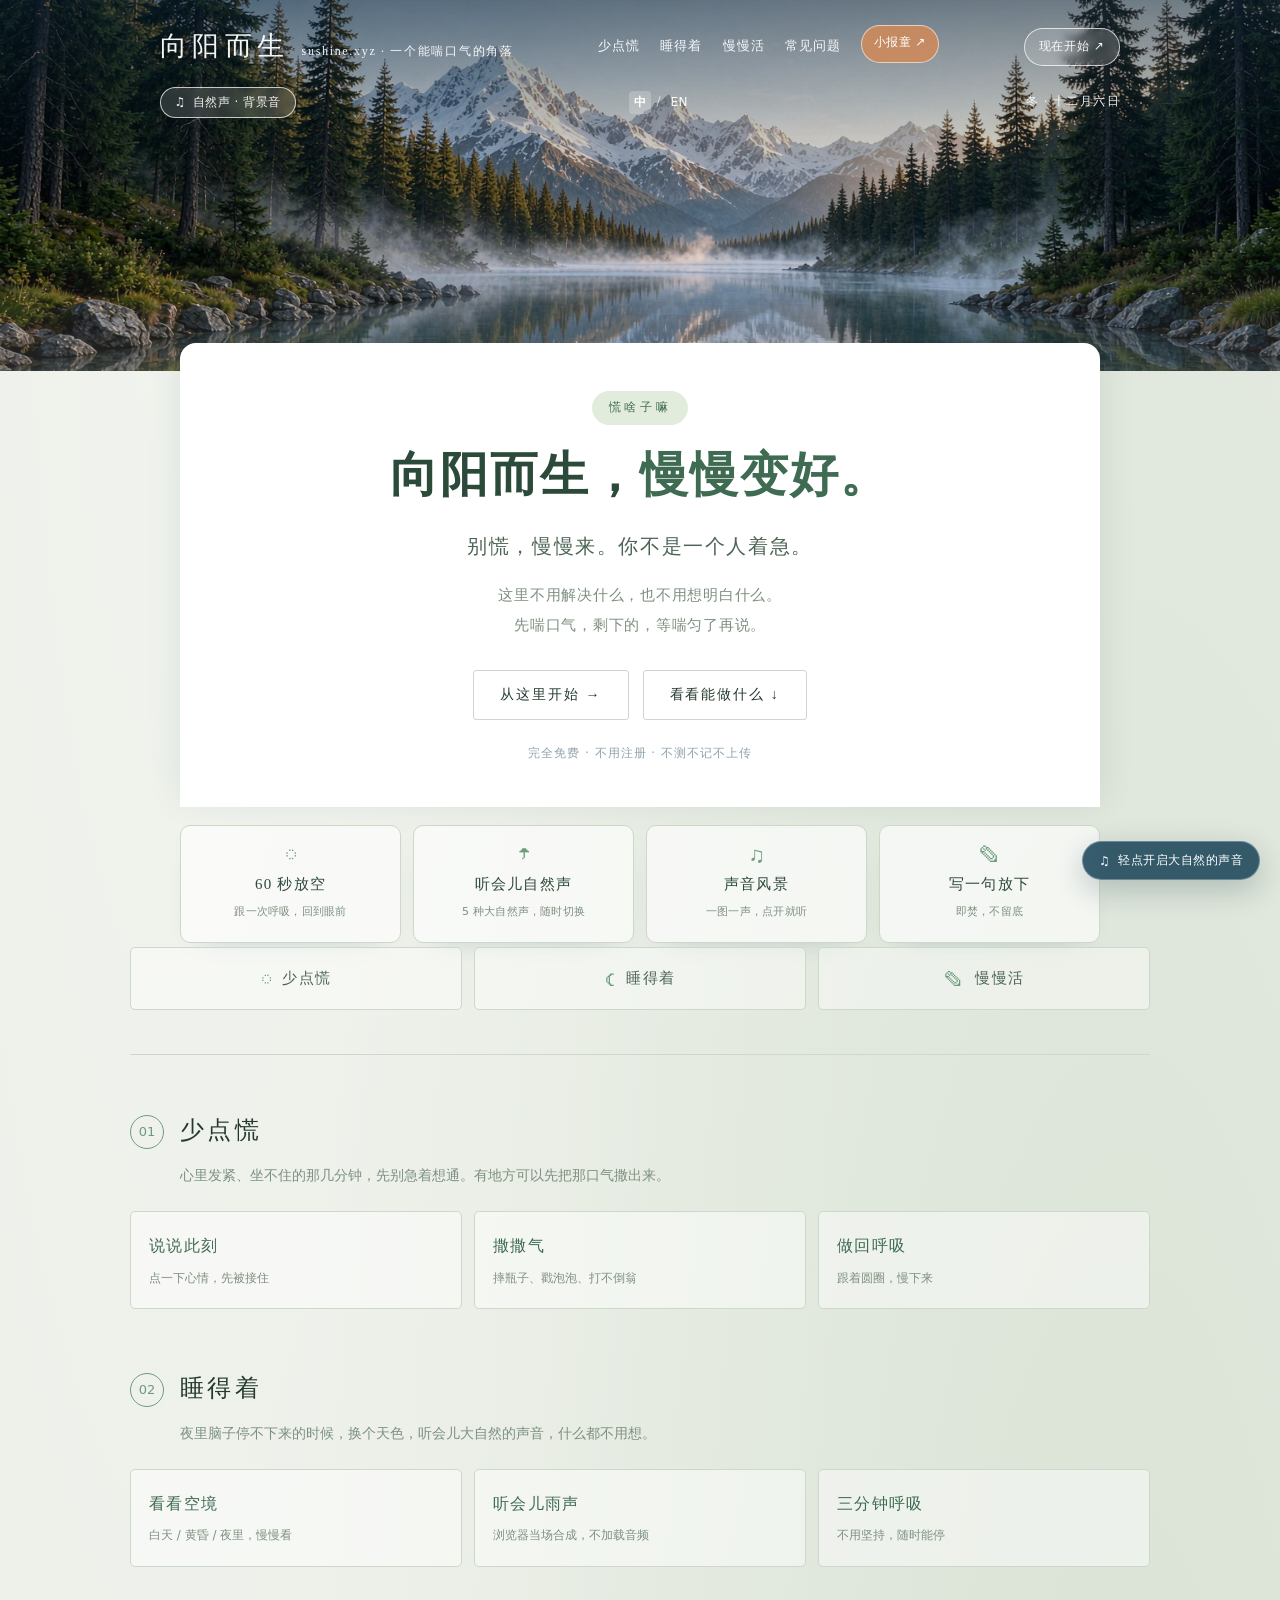
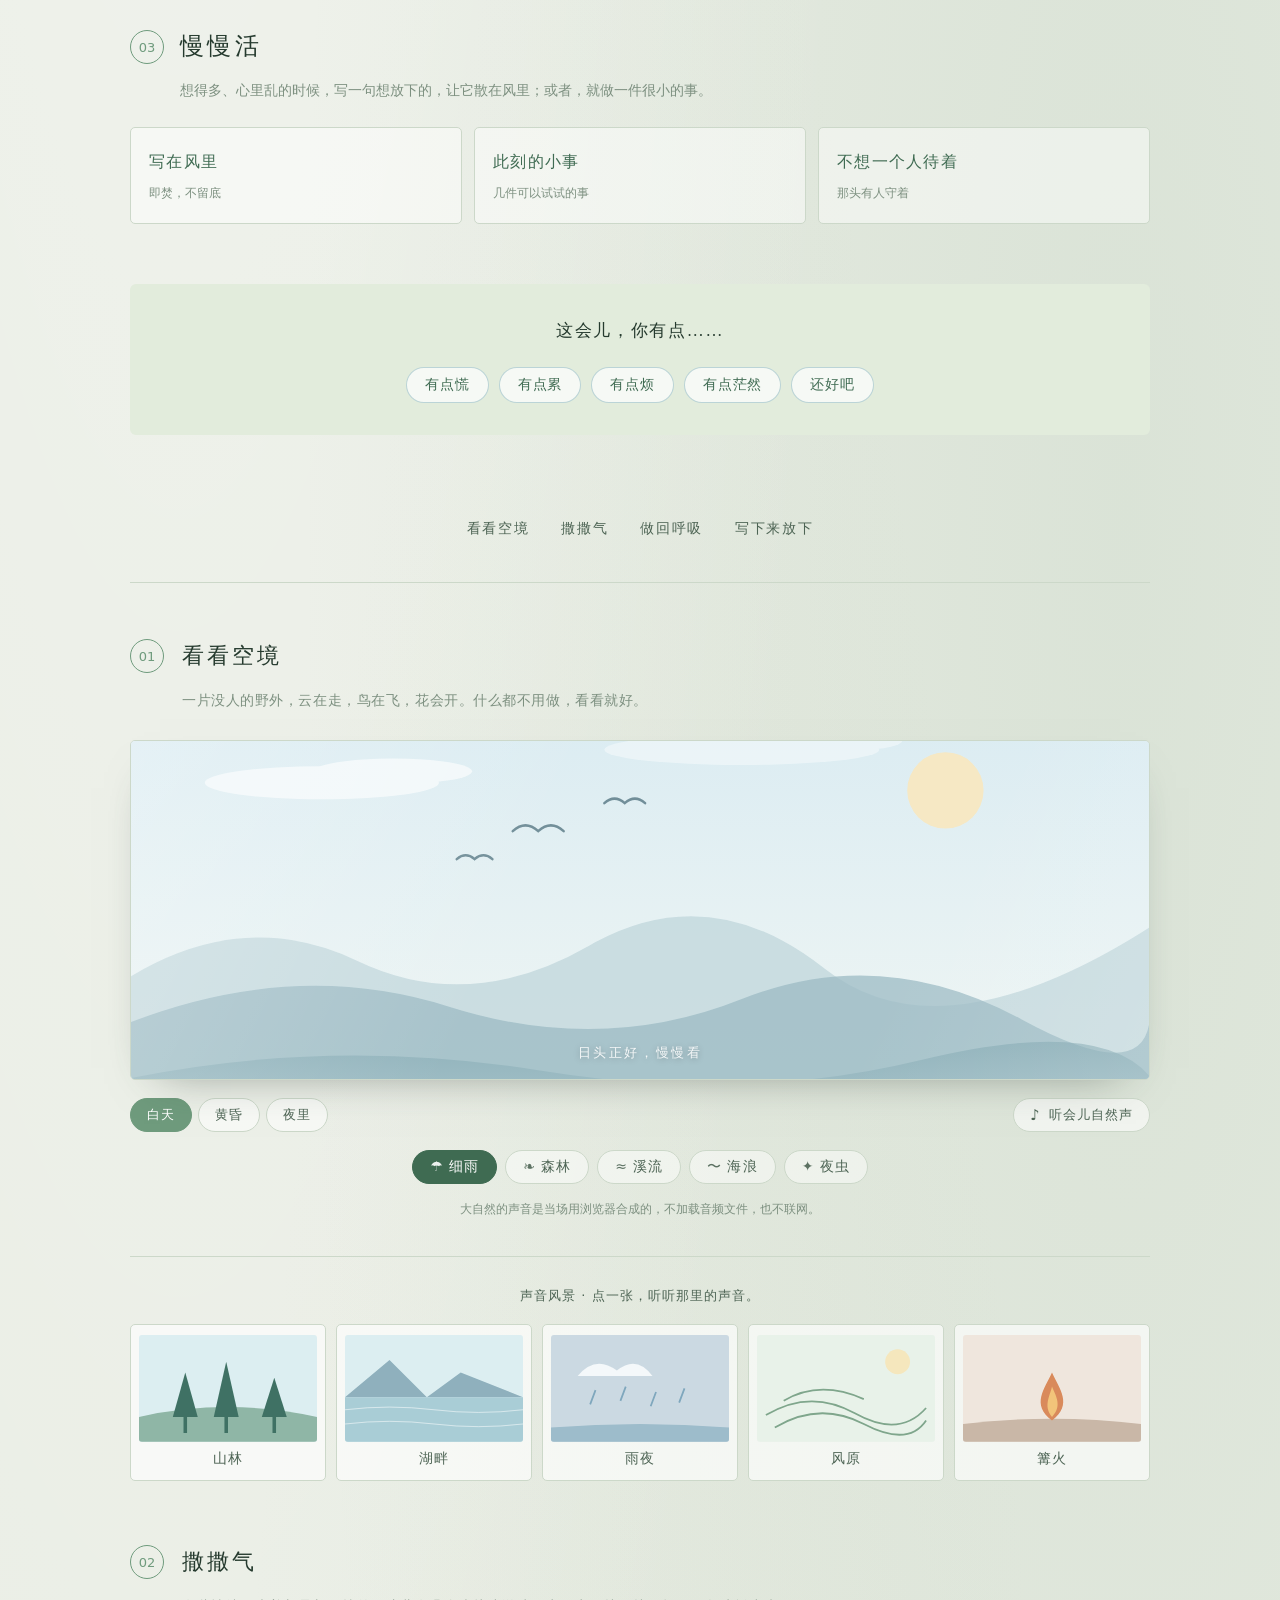
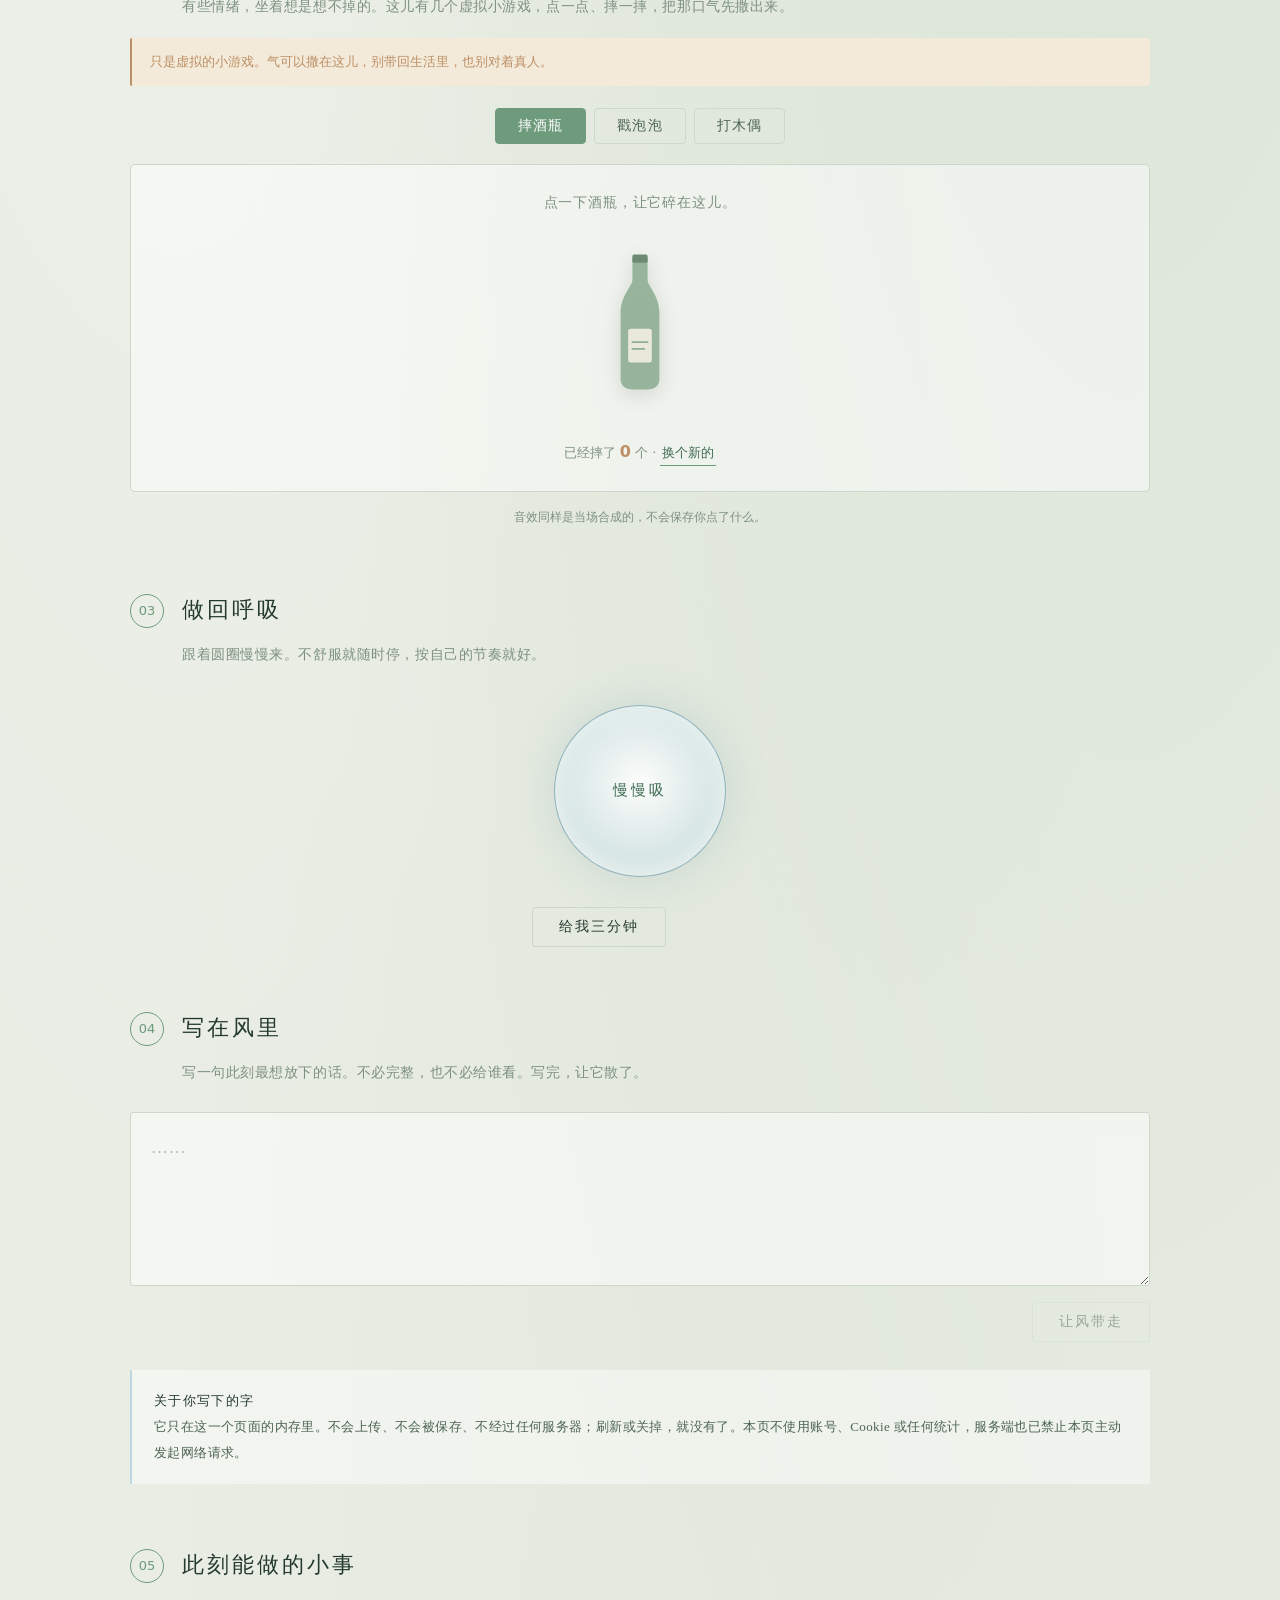
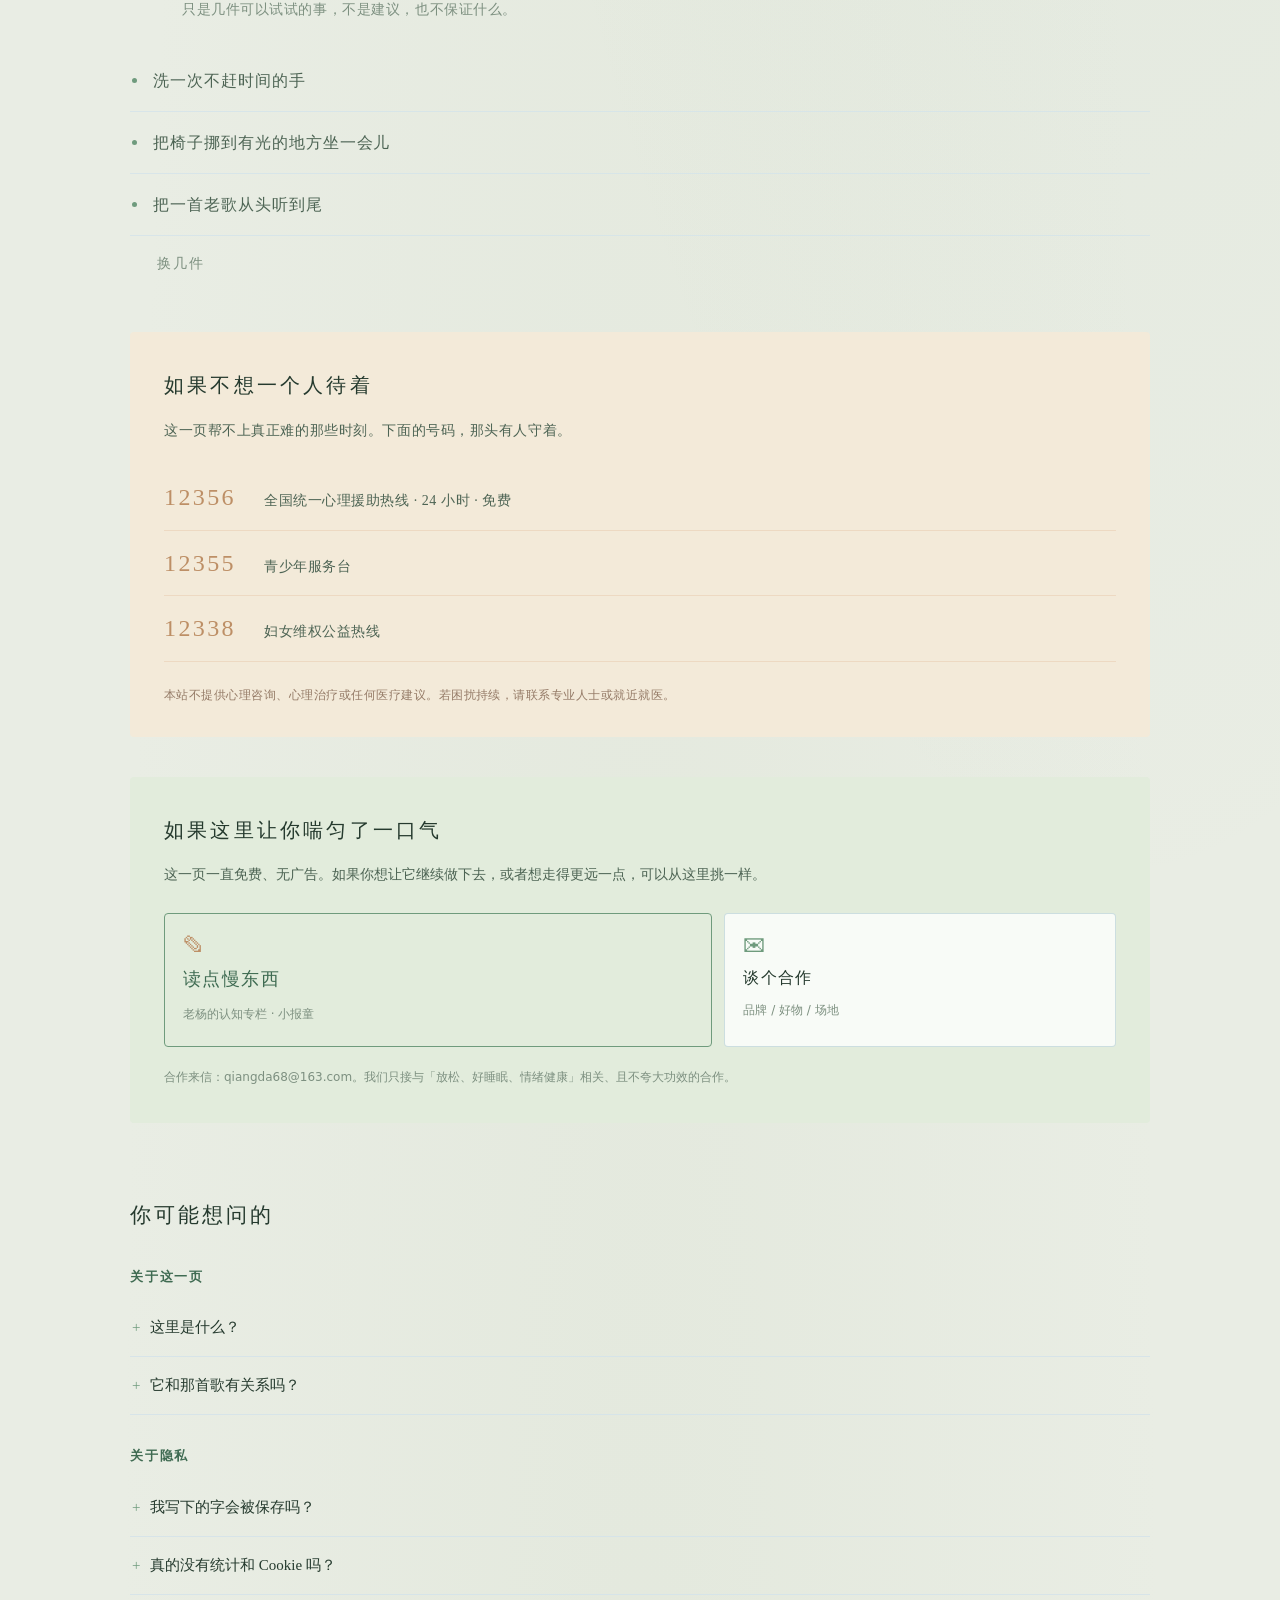
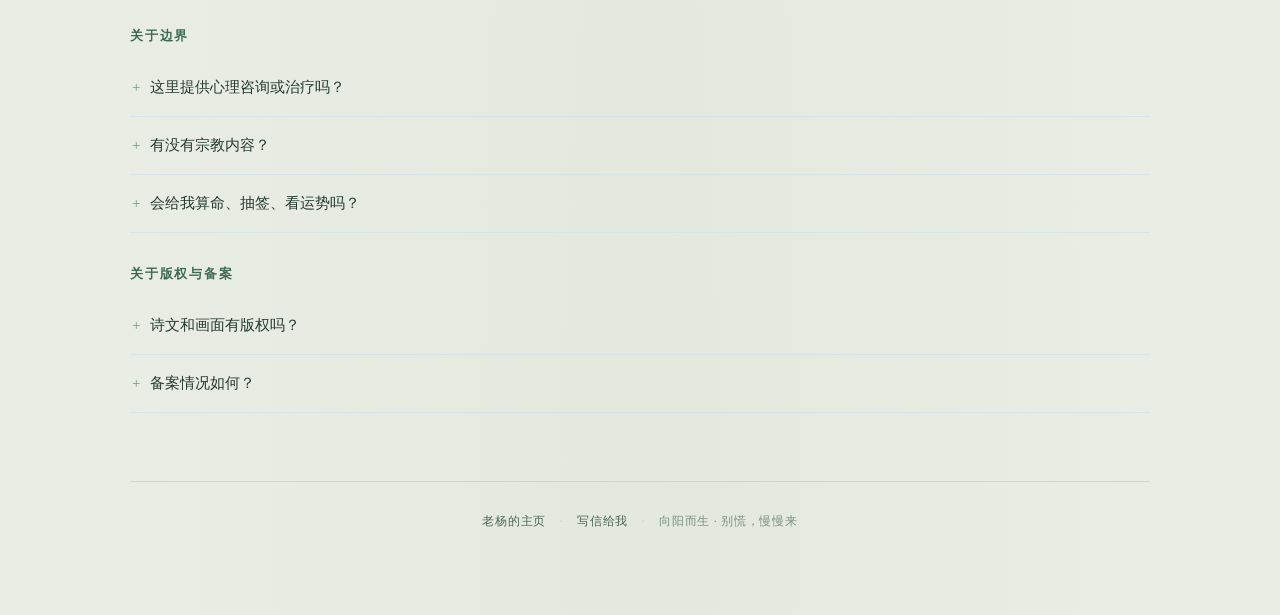
==== index.html @ bc73d87c "feat: softer forest palette and 5 switchable nature soundscapes" ====
<!DOCTYPE html>
<html lang="zh-CN">
<head>
<meta charset="utf-8">
<meta name="viewport" content="width=device-width, initial-scale=1">
<title>向阳而生 · 慢慢变好 | sushine.xyz</title>
<meta name="description" content="给焦虑、迷茫、疲惫的成年人留的一个泄压阀。进站即有柔和的大自然声，可切换细雨、森林、溪流、海浪、夜虫，看看空境、听听声音风景、做 60 秒呼吸、写一句想放下的话。无账号、无统计、无第三方请求。">
<meta name="theme-color" content="#f4f9fb">
<meta property="og:type" content="website">
<meta property="og:url" content="https://www.sushine.xyz/">
<meta property="og:title" content="向阳而生 · 慢慢变好 | sushine.xyz">
<meta property="og:description" content="心里有光，慢慢来。这里不用解决什么，先喘口气。">
<meta property="og:image" content="https://www.sushine.xyz/og-share.jpg">
<meta property="og:image:width" content="1200">
<meta property="og:image:height" content="630">
<meta name="twitter:card" content="summary_large_image">
<meta name="twitter:title" content="向阳而生 · 慢慢变好 | sushine.xyz">
<meta name="twitter:description" content="一个不用注册就能喘口气的地方。进站就有大自然的声音，听听声音风景，慢慢变好。">
<meta name="twitter:image" content="https://www.sushine.xyz/og-share.jpg">
<link rel="icon" href="data:image/svg+xml,%3Csvg xmlns='http://www.w3.org/2000/svg' viewBox='0 0 64 64'%3E%3Crect width='64' height='64' rx='16' fill='%237f9c86'/%3E%3Ctext x='32' y='44' font-size='30' font-family='serif' text-anchor='middle' fill='%23fff'%3E%E6%85%A2%3C/text%3E%3C/svg%3E">
<link rel="stylesheet" href="style.css?v=20261116i">
</head>
<body>
<div class="paper paper--home">

  <main>

    <!-- ============ HERO：山湖照片 + 顶栏 + 情绪共鸣钩子 ============ -->
    <section class="hero hero--photo" aria-label="开场">
      <div class="hero-media">
        <!-- ============ 顶栏（Calm 式：品牌 + 分区导航 + 免费入口） ============ -->
        <header class="topbar">
          <div class="brand">
            <span class="brand-name">向阳而生</span>
            <span class="brand-sub">sushine.xyz · 一个能喘口气的角落</span>
          </div>
          <nav class="topnav" aria-label="分区导航">
            <a href="#feelbetter">少点慌</a>
            <a href="#sleep">睡得着</a>
            <a href="#mindful">慢慢活</a>
            <a href="#faq">常见问题</a>
            <a class="nav-xiaobot" href="https://xiaobot.net/p/sunshine666?refer=e5d7cf56-1180-4924-821c-54822c2bc446" target="_blank" rel="noopener noreferrer"><span>小报童</span> <span aria-hidden="true">↗</span></a>
          </nav>
          <a class="topbar-cta" href="#checkin">现在开始 <span aria-hidden="true">↗</span></a>
          <button type="button" class="ambient-btn" id="ambientBtn" aria-pressed="false"><span aria-hidden="true">♫</span><span>自然声 · 背景音</span></button>
          <div class="lang-switch" role="group" aria-label="Language / 语言">
            <button type="button" class="lang-btn is-active" data-lang="zh" aria-pressed="true">中</button>
            <span class="lang-sep" aria-hidden="true">/</span>
            <button type="button" class="lang-btn" data-lang="en" aria-pressed="false">EN</button>
          </div>
          <div class="today" id="today">&nbsp;</div>
        </header>
      </div>
      <div class="hero-body">
        <p class="hero-kicker" id="heroKicker">慌啥子嘛</p>
        <h1 class="hero-title">向阳而生，<em>慢慢变好。</em></h1>
        <p class="hero-line">别慌，慢慢来。你不是一个人着急。</p>
        <p class="hero-sub">这里不用解决什么，也不用想明白什么。<br>先喘口气，剩下的，等喘匀了再说。</p>
        <div class="hero-actions">
          <a class="btn btn-strong" href="#checkin">从这里开始 <span aria-hidden="true">→</span></a>
          <a class="btn btn-ghost" href="#feelbetter">看看能做什么 <span aria-hidden="true">↓</span></a>
        </div>
        <p class="hero-footnote">完全免费 · 不用注册 · 不测不记不上传</p>
      </div>
    </section>

    <!-- ============ 四种入口：融合 Calm / pixelthoughts / rainymood / tree.fm 的轻体验 ============ -->
    <div class="quick-grid" aria-label="现在就试试">
      <a href="#breathe" class="quick-card"><span class="quick-ico" aria-hidden="true">◌</span><strong>60 秒放空</strong><small>跟一次呼吸，回到眼前</small></a>
      <a href="#scene" class="quick-card"><span class="quick-ico" aria-hidden="true">☂</span><strong>听会儿自然声</strong><small>5 种大自然声，随时切换</small></a>
      <a href="#scapeGallery" class="quick-card"><span class="quick-ico" aria-hidden="true">♫</span><strong>声音风景</strong><small>一图一声，点开就听</small></a>
      <a href="#write" class="quick-card"><span class="quick-ico" aria-hidden="true">✎</span><strong>写一句放下</strong><small>即焚，不留底</small></a>
    </div>

    <!-- ============ 三大需求分区（Calm: Stress less / Sleep more / Live mindfully） ============ -->
    <div class="needs-nav" id="needs" aria-label="按需要选择">
      <a href="#feelbetter"><span class="needs-ico" aria-hidden="true">◌</span><span>少点慌</span></a>
      <a href="#sleep"><span class="needs-ico" aria-hidden="true">☾</span><span>睡得着</span></a>
      <a href="#mindful"><span class="needs-ico" aria-hidden="true">✎</span><span>慢慢活</span></a>
    </div>

    <section class="need-block" id="feelbetter">
      <div class="need-head">
        <span class="need-no">01</span>
        <div>
          <h2>少点慌</h2>
          <p class="need-lead">心里发紧、坐不住的那几分钟，先别急着想通。有地方可以先把那口气撒出来。</p>
        </div>
      </div>
      <div class="need-cards">
        <a class="need-card" href="#checkin"><strong>说说此刻</strong><span>点一下心情，先被接住</span></a>
        <a class="need-card" href="#release"><strong>撒撒气</strong><span>摔瓶子、戳泡泡、打不倒翁</span></a>
        <a class="need-card" href="#breathe"><strong>做回呼吸</strong><span>跟着圆圈，慢下来</span></a>
      </div>
    </section>

    <section class="need-block" id="sleep">
      <div class="need-head">
        <span class="need-no">02</span>
        <div>
          <h2>睡得着</h2>
          <p class="need-lead">夜里脑子停不下来的时候，换个天色，听会儿大自然的声音，什么都不用想。</p>
        </div>
      </div>
      <div class="need-cards">
        <a class="need-card" href="#scene"><strong>看看空境</strong><span>白天 / 黄昏 / 夜里，慢慢看</span></a>
        <a class="need-card" href="#scene"><strong>听会儿雨声</strong><span>浏览器当场合成，不加载音频</span></a>
        <a class="need-card" href="#breathe"><strong>三分钟呼吸</strong><span>不用坚持，随时能停</span></a>
      </div>
    </section>

    <section class="need-block" id="mindful">
      <div class="need-head">
        <span class="need-no">03</span>
        <div>
          <h2>慢慢活</h2>
          <p class="need-lead">想得多、心里乱的时候，写一句想放下的，让它散在风里；或者，就做一件很小的事。</p>
        </div>
      </div>
      <div class="need-cards">
        <a class="need-card" href="#write"><strong>写在风里</strong><span>即焚，不留底</span></a>
        <a class="need-card" href="#small"><strong>此刻的小事</strong><span>几件可以试试的事</span></a>
        <a class="need-card" href="#help"><strong>不想一个人待着</strong><span>那头有人守着</span></a>
      </div>
    </section>

    <!-- ============ 情绪签到 ============ -->
    <section class="checkin" id="checkin" aria-label="此刻的心情">
      <p class="checkin-q">这会儿，你有点……</p>
      <div class="moods" id="moods" role="group" aria-label="选择此刻的心情">
        <button type="button" class="mood" data-mood="anxious">有点慌</button>
        <button type="button" class="mood" data-mood="tired">有点累</button>
        <button type="button" class="mood" data-mood="irritated">有点烦</button>
        <button type="button" class="mood" data-mood="lost">有点茫然</button>
        <button type="button" class="mood" data-mood="okay">还好吧</button>
      </div>
      <p class="checkin-reply" id="checkinReply" hidden aria-live="polite"></p>
    </section>

    <!-- ============ 解压方式导航 ============ -->
    <nav class="room-nav" aria-label="解压方式">
      <a href="#scene">看看空境</a>
      <a href="#release">撒撒气</a>
      <a href="#breathe">做回呼吸</a>
      <a href="#write">写下来放下</a>
    </nav>

    <!-- ============ 空境：虚拟自然 ============ -->
    <section id="scene" class="block room">
      <div class="room-head">
        <span class="room-no">01</span>
        <div>
          <h2>看看空境</h2>
          <p class="hint">一片没人的野外，云在走，鸟在飞，花会开。什么都不用做，看看就好。</p>
        </div>
      </div>

      <div class="scene-frame" id="sceneFrame" data-phase="day">
        <svg class="scene" viewBox="0 0 800 360" preserveAspectRatio="xMidYMid slice" aria-hidden="true" focusable="false">
          <defs>
            <linearGradient id="skyGrad" x1="0" y1="0" x2="0" y2="1">
              <stop offset="0%" stop-color="var(--sky-top)"/>
              <stop offset="100%" stop-color="var(--sky-bot)"/>
            </linearGradient>
            <linearGradient id="hillNear" x1="0" y1="0" x2="0" y2="1">
              <stop offset="0%" stop-color="var(--hill-near-top)"/>
              <stop offset="100%" stop-color="var(--hill-near-bot)"/>
            </linearGradient>
          </defs>

          <rect width="800" height="360" fill="url(#skyGrad)"/>
          <circle class="sun" cx="640" cy="86" r="30" fill="var(--sun)"/>

          <g class="cloud cloud-a" fill="var(--cloud)" opacity="0.62">
            <ellipse cx="150" cy="80" rx="92" ry="13"/>
            <ellipse cx="206" cy="71" rx="62" ry="10"/>
          </g>
          <g class="cloud cloud-b" fill="var(--cloud)" opacity="0.42">
            <ellipse cx="480" cy="54" rx="108" ry="12"/>
            <ellipse cx="542" cy="47" rx="64" ry="9"/>
          </g>

          <g class="birds" fill="none" stroke="var(--bird)" stroke-width="2" stroke-linecap="round" opacity="0.75">
            <path d="M300 118 q 10 -9 20 0 q 10 -9 20 0"/>
            <path class="bird-2" d="M372 96 q 8 -7 16 0 q 8 -7 16 0"/>
            <path class="bird-3" d="M256 140 q 7 -6 14 0 q 7 -6 14 0"/>
          </g>

          <path d="M0 232 Q 90 178 178 220 T 360 208 T 545 226 T 800 194 L800 360 L0 360 Z" fill="var(--hill-far)" opacity="0.7"/>
          <path d="M0 268 Q 130 218 250 256 T 480 250 T 700 266 T 800 248 L800 360 L0 360 Z" fill="var(--hill-mid)" opacity="0.75"/>
          <path d="M0 312 Q 160 280 320 306 T 620 298 T 800 310 L800 360 L0 360 Z" fill="url(#hillNear)" opacity="0.55"/>

          <g class="flowers" aria-hidden="true">
            <g class="flower" transform="translate(96 330)">
              <line x1="0" y1="0" x2="0" y2="18" stroke="var(--stem)" stroke-width="2"/>
              <circle cx="0" cy="0" r="5" fill="var(--petal)"/><circle cx="0" cy="0" r="2" fill="var(--pollen)"/>
            </g>
            <g class="flower" transform="translate(148 340)">
              <line x1="0" y1="0" x2="0" y2="14" stroke="var(--stem)" stroke-width="2"/>
              <circle cx="0" cy="0" r="4" fill="var(--petal2)"/><circle cx="0" cy="0" r="1.6" fill="var(--pollen)"/>
            </g>
            <g class="flower" transform="translate(690 336)">
              <line x1="0" y1="0" x2="0" y2="16" stroke="var(--stem)" stroke-width="2"/>
              <circle cx="0" cy="0" r="5" fill="var(--petal)"/><circle cx="0" cy="0" r="2" fill="var(--pollen)"/>
            </g>
            <g class="flower" transform="translate(742 346)">
              <line x1="0" y1="0" x2="0" y2="12" stroke="var(--stem)" stroke-width="2"/>
              <circle cx="0" cy="0" r="4" fill="var(--petal2)"/><circle cx="0" cy="0" r="1.6" fill="var(--pollen)"/>
            </g>
          </g>
        </svg>
        <div class="scene-light" aria-hidden="true"></div>
        <div class="scene-caption" id="sceneCaption">日头正好，慢慢看</div>
      </div>

      <div class="scene-actions">
        <div class="phase-switch" role="group" aria-label="切换天色">
          <button type="button" class="phase-btn is-active" data-phase="day">白天</button>
          <button type="button" class="phase-btn" data-phase="dusk">黄昏</button>
          <button type="button" class="phase-btn" data-phase="night">夜里</button>
        </div>
        <button type="button" class="sound-btn" id="soundBtn" aria-pressed="false">
          <span class="sound-icon" aria-hidden="true">♪</span><span id="soundLabel">听会儿自然声</span>
        </button>
      </div>
      <div class="nature-switch" id="natureSwitch" role="group" aria-label="选择大自然的声音">
        <button type="button" class="nature-btn is-active" data-sound="rain"><span class="nature-ico" aria-hidden="true">☂</span>细雨</button>
        <button type="button" class="nature-btn" data-sound="forest"><span class="nature-ico" aria-hidden="true">❧</span>森林</button>
        <button type="button" class="nature-btn" data-sound="stream"><span class="nature-ico" aria-hidden="true">≈</span>溪流</button>
        <button type="button" class="nature-btn" data-sound="waves"><span class="nature-ico" aria-hidden="true">〜</span>海浪</button>
        <button type="button" class="nature-btn" data-sound="night"><span class="nature-ico" aria-hidden="true">✦</span>夜虫</button>
      </div>
      <p class="quiet-note">大自然的声音是当场用浏览器合成的，不加载音频文件，也不联网。</p>

      <div class="scape-gallery" id="scapeGallery" aria-label="声音风景">
        <p class="scape-intro">声音风景 · 点一张，听听那里的声音。</p>
        <div class="scape-grid">
          <button type="button" class="scape-card" data-scape="forest">
            <svg viewBox="0 0 200 120" aria-hidden="true" focusable="false"><rect width="200" height="120" fill="#dceef1"/><path d="M0 92 Q100 70 200 92 V120 H0Z" fill="#8fb6a6"/><g fill="#3f7164"><path d="M38 92 L52 42 L66 92Z"/><path d="M84 92 L98 30 L112 92Z"/><path d="M138 92 L152 48 L166 92Z"/></g><g stroke="#3f7164" stroke-width="4"><path d="M52 92v18M98 92v18M152 92v18"/></g></svg>
            <span>山林</span>
          </button>
          <button type="button" class="scape-card" data-scape="lake">
            <svg viewBox="0 0 200 120" aria-hidden="true" focusable="false"><rect width="200" height="120" fill="#dceef1"/><path d="M0 70 L50 28 L92 70 L130 42 L200 70Z" fill="#8fb0bd"/><rect y="70" width="200" height="50" fill="#a9cdd6"/><path d="M0 84 Q50 78 100 84 T200 84M0 100 Q50 94 100 100 T200 100" stroke="#fff" stroke-opacity=".6" fill="none"/></svg>
            <span>湖畔</span>
          </button>
          <button type="button" class="scape-card" data-scape="rain">
            <svg viewBox="0 0 200 120" aria-hidden="true" focusable="false"><rect width="200" height="120" fill="#cbd9e2"/><path d="M30 46 q20-24 44-6 q22-18 40 6Z" fill="#f4f8fa"/><g stroke="#7fa7bd" stroke-width="2"><path d="M50 62l-6 16M84 58l-6 16M118 64l-6 16M150 60l-6 16"/></g><path d="M0 104 Q100 96 200 104V120H0Z" fill="#9dbccb"/></svg>
            <span>雨夜</span>
          </button>
          <button type="button" class="scape-card" data-scape="wind">
            <svg viewBox="0 0 200 120" aria-hidden="true" focusable="false"><rect width="200" height="120" fill="#e8f2e9"/><g stroke="#7fa68c" stroke-width="2" fill="none"><path d="M10 90 Q60 60 110 88 T190 82"/><path d="M20 104 Q70 74 120 100 T190 96"/><path d="M30 74 Q70 50 120 72"/></g><circle cx="158" cy="30" r="14" fill="#f5e7bd"/></svg>
            <span>风原</span>
          </button>
          <button type="button" class="scape-card" data-scape="fire">
            <svg viewBox="0 0 200 120" aria-hidden="true" focusable="false"><rect width="200" height="120" fill="#efe6dd"/><path d="M0 100 Q100 88 200 100V120H0Z" fill="#c9b7a7"/><path d="M100 96 C76 78 92 60 100 42 C108 60 124 78 100 96Z" fill="#d98a5b"/><path d="M100 92 C90 80 98 68 100 58 C104 68 112 80 100 92Z" fill="#f2c47a"/></svg>
            <span>篝火</span>
          </button>
        </div>
      </div>
    </section>

    <!-- ============ 压力释放馆 ============ -->
    <section id="release" class="block room">
      <div class="room-head">
        <span class="room-no">02</span>
        <div>
          <h2>撒撒气</h2>
          <p class="hint">有些情绪，坐着想是想不掉的。这儿有几个虚拟小游戏，点一点、摔一摔，把那口气先撒出来。</p>
        </div>
      </div>

      <p class="release-guard">只是虚拟的小游戏。气可以撒在这儿，别带回生活里，也别对着真人。</p>

      <div class="game-tabs" role="tablist" aria-label="选择发泄小游戏">
        <button type="button" class="game-tab is-active" data-game="bottle" role="tab" aria-selected="true">摔酒瓶</button>
        <button type="button" class="game-tab" data-game="bubble" role="tab" aria-selected="false">戳泡泡</button>
        <button type="button" class="game-tab" data-game="doll" role="tab" aria-selected="false">打木偶</button>
      </div>

      <div class="game-stage" id="gameStage">
        <div class="game-panel is-active" data-panel="bottle">
          <p class="game-tip">点一下酒瓶，让它碎在这儿。</p>
          <div class="bottle-area" id="bottleArea">
            <button type="button" class="bottle" id="bottleBtn" aria-label="点击摔碎酒瓶">
              <svg viewBox="0 0 90 170" aria-hidden="true" focusable="false">
                <path d="M36 8 h18 v26 c0 8 14 18 14 40 v78 c0 8 -6 12 -14 12 h-18 c-8 0 -14 -4 -14 -12 V74 c0 -22 14 -32 14 -40 Z" fill="#8fae94" opacity="0.9"/>
                <rect x="36" y="4" width="18" height="10" rx="2" fill="#6d8a72"/>
                <rect x="31" y="92" width="28" height="40" rx="3" fill="#f4efe3" opacity="0.88"/>
                <path d="M36 108 h18 M36 116 h14" stroke="#8fae94" stroke-width="2" stroke-linecap="round"/>
              </svg>
            </button>
            <div class="shards" id="shards" aria-hidden="true"></div>
          </div>
          <p class="game-count"><span data-i18n="已经摔了">已经摔了</span> <strong id="bottleCount">0</strong> <span data-i18n="个" class="i18n-unit">个</span> · <button type="button" class="link-btn" id="bottleReset" data-i18n="换个新的">换个新的</button></p>
        </div>

        <div class="game-panel" data-panel="bubble">
          <p class="game-tip">戳破它们，一个也不留。</p>
          <div class="bubble-area" id="bubbleArea" aria-label="点击戳破泡泡"></div>
          <p class="game-count"><span data-i18n="还剩">还剩</span> <strong id="bubbleCount">0</strong> <span data-i18n="个" class="i18n-unit">个</span> · <button type="button" class="link-btn" id="bubbleReset" data-i18n="再来一堆">再来一堆</button></p>
        </div>

        <div class="game-panel" data-panel="doll">
          <p class="game-tip">这是个不倒翁，打不坏，随便来。</p>
          <div class="doll-area" id="dollArea">
            <button type="button" class="doll" id="dollBtn" aria-label="点击击打不倒翁木偶">
              <svg viewBox="0 0 140 190" aria-hidden="true" focusable="false">
                <path d="M70 60 c-26 0 -44 20 -44 52 c0 30 18 52 44 52 c26 0 44 -22 44 -52 c0 -32 -18 -52 -44 -52 Z" fill="#d9b98f"/>
                <circle cx="70" cy="46" r="30" fill="#e6c9a2"/>
                <circle cx="59" cy="44" r="3" fill="#5c4632"/><circle cx="81" cy="44" r="3" fill="#5c4632"/>
                <path d="M60 58 q10 8 20 0" fill="none" stroke="#5c4632" stroke-width="2.5" stroke-linecap="round"/>
                <path d="M30 170 h80 l-8 12 h-64 Z" fill="#b08a5e"/>
              </svg>
            </button>
          </div>
          <p class="game-count">轻轻打，不打疼自己 · <button type="button" class="link-btn" id="dollReset">扶正它</button></p>
        </div>
      </div>
      <p class="quiet-note">音效同样是当场合成的，不会保存你点了什么。</p>
    </section>

    <!-- ============ 呼吸 ============ -->
    <section id="breathe" class="block room">
      <div class="room-head">
        <span class="room-no">03</span>
        <div>
          <h2>做回呼吸</h2>
          <p class="hint">跟着圆圈慢慢来。不舒服就随时停，按自己的节奏就好。</p>
        </div>
      </div>
      <div class="breath-stage">
        <div class="breath-ring" id="breathRing"><span id="breathWord">慢慢吸</span></div>
      </div>
      <div class="timer-row">
        <button type="button" id="timerBtn" class="btn">给我三分钟</button>
        <span id="timerText" class="timer-text" aria-live="polite"></span>
      </div>
      <p id="timerEnd" class="end-note" hidden>三分钟过去了。可以走了，也可以再坐一会儿。</p>
    </section>

    <!-- ============ 写在风里 ============ -->
    <section id="write" class="block room">
      <div class="room-head">
        <span class="room-no">04</span>
        <div>
          <h2>写在风里</h2>
          <p class="hint">写一句此刻最想放下的话。不必完整，也不必给谁看。写完，让它散了。</p>
        </div>
      </div>

      <div id="writeBox" class="write-box">
        <textarea id="note" rows="4" maxlength="500" placeholder="……" aria-label="写一句想放下的话"></textarea>
        <div class="write-actions">
          <button type="button" id="letGoBtn" class="btn" disabled>让风带走</button>
        </div>
      </div>

      <div id="released" class="released" hidden>
        <div class="ink" aria-hidden="true"></div>
        <p>放下了。这里没有留底。</p>
        <button type="button" id="againBtn" class="btn btn-quiet">再写一次</button>
      </div>

      <p class="privacy">
        <strong>关于你写下的字</strong><br>
        它只在这一个页面的内存里。不会上传、不会被保存、不经过任何服务器；刷新或关掉，就没有了。本页不使用账号、Cookie 或任何统计，服务端也已禁止本页主动发起网络请求。
      </p>
    </section>

    <!-- ============ 此刻能做的小事 ============ -->
    <section id="small" class="block">
      <div class="room-head">
        <span class="room-no">05</span>
        <div>
          <h2>此刻能做的小事</h2>
          <p class="hint">只是几件可以试试的事，不是建议，也不保证什么。</p>
        </div>
      </div>
      <ul id="smallList" class="small-list"></ul>
      <button type="button" class="btn btn-quiet" id="moreSmall">换几件</button>
    </section>

    <!-- ============ 如果不想一个人待着 ============ -->
    <section class="help" id="help">
      <h2>如果不想一个人待着</h2>
      <p>这一页帮不上真正难的那些时刻。下面的号码，那头有人守着。</p>
      <ul class="hotlines">
        <li><span class="hot-num">12356</span><span class="hot-desc">全国统一心理援助热线 · 24 小时 · 免费</span></li>
        <li><span class="hot-num">12355</span><span class="hot-desc">青少年服务台</span></li>
        <li><span class="hot-num">12338</span><span class="hot-desc">妇女维权公益热线</span></li>
      </ul>
      <p class="help-note">本站不提供心理咨询、心理治疗或任何医疗建议。若困扰持续，请联系专业人士或就近就医。</p>
    </section>

    <!-- ============ 支持本站（合规变现出口） ============ -->
    <section class="support" id="support">
      <h2>如果这里让你喘匀了一口气</h2>
      <p class="support-lead">这一页一直免费、无广告。如果你想让它继续做下去，或者想走得更远一点，可以从这里挑一样。</p>
      <div class="support-grid">
        <a class="support-card is-featured" href="https://xiaobot.net/p/sunshine666?refer=e5d7cf56-1180-4924-821c-54822c2bc446" target="_blank" rel="noopener noreferrer">
          <span class="support-ico" aria-hidden="true">✎</span>
          <strong>读点慢东西</strong>
          <span>老杨的认知专栏 · 小报童</span>
        </a>
        <a class="support-card" href="mailto:qiangda68@163.com?subject=%E5%90%88%E4%BD%9C%E5%92%A8%E8%AF%A2">
          <span class="support-ico" aria-hidden="true">✉</span>
          <strong>谈个合作</strong>
          <span>品牌 / 好物 / 场地</span>
        </a>
      </div>
      <p class="support-note">合作来信：qiangda68@163.com。我们只接与「放松、好睡眠、情绪健康」相关、且不夸大功效的合作。</p>
    </section>

    <!-- ============ 分类问答（Calm 式 FAQ，把边界讲清楚） ============ -->
    <section class="faq" id="faq">
      <h2>你可能想问的</h2>

      <div class="faq-group">
        <h3>关于这一页</h3>
        <details>
          <summary>这里是什么？</summary>
          <div class="faq-a">一个纯静态的中文放松页面：一片虚拟的自然空境、几个虚拟发泄小游戏、一段呼吸节奏、一句即焚的书写，还有几件可以做的小事。它借用了当下流行的「别慌、慢慢来」这一情绪母题，但所有文案、画面与代码均为原创。</div>
        </details>
        <details>
          <summary>它和那首歌有关系吗？</summary>
          <div class="faq-a">没有。本页未使用任何歌曲的歌词、旋律、录音或人物形象。「慌啥子嘛」是川渝地区一句通用的日常口语，这里只作为「别着急」的俗语引用，不指向任何具体音乐作品，也不构成对其内容的复制或商业使用。</div>
        </details>
      </div>

      <div class="faq-group">
        <h3>关于隐私</h3>
        <details>
          <summary>我写下的字会被保存吗？</summary>
          <div class="faq-a">不会。它只在这一个页面的内存里，不会上传、不会被保存、不经过任何服务器；刷新或关掉页面，就没有了。</div>
        </details>
        <details>
          <summary>真的没有统计和 Cookie 吗？</summary>
          <div class="faq-a">没有账号、没有表单提交、没有评论、没有上传、没有 Cookie、没有第三方统计。游戏互动与书写只存在于当前页面内存；声音由浏览器当场合成，不加载任何音频文件。服务端设置了 CSP，禁止本页主动发起网络请求。页面中的外部链接需要你主动点击才会打开。</div>
        </details>
      </div>

      <div class="faq-group">
        <h3>关于边界</h3>
        <details>
          <summary>这里提供心理咨询或治疗吗？</summary>
          <div class="faq-a">不提供。这里不是医疗机构，也不是心理咨询机构，不提供诊断、治疗或咨询，不宣称缓解、改善任何疾病与症状。如果困扰持续，请联系专业人士或就近就医。</div>
        </details>
        <details>
          <summary>有没有宗教内容？</summary>
          <div class="faq-a">没有。这里不是宗教场所，也不是宗教团体，不提供任何互联网宗教信息服务。页面不含教义教规、宗教知识、宗教活动或仪式，不设祈愿、抽签、占卜、命理、宜忌，也不以任何名义募捐。</div>
        </details>
        <details>
          <summary>会给我算命、抽签、看运势吗？</summary>
          <div class="faq-a">不会。不做运势、签文、算命与黄历宜忌。当天那句旧诗若出现，也只是依日期呈现的文字，不预测什么。</div>
        </details>
      </div>

      <div class="faq-group">
        <h3>关于版权与备案</h3>
        <details>
          <summary>诗文和画面有版权吗？</summary>
          <div class="faq-a">所引诗文均出自公有领域古籍并注明出处；其余文案、画面、图形与代码为原创。</div>
        </details>
        <details>
          <summary>备案情况如何？</summary>
          <div class="faq-a">本站托管于境外 CDN。若后续面向中国大陆公众长期提供互联网信息服务或开展经营性活动，应按规定办理 ICP 备案及相关许可。</div>
        </details>
      </div>
    </section>

  </main>

  <footer class="footer">
    <p class="foot-line">
      <a href="https://sushine.xyz">老杨的主页</a>
      <span class="dot">·</span>
      <a href="mailto:qiangda68@163.com">写信给我</a>
      <span class="dot">·</span>
      <span>向阳而生 · 别慌，慢慢来</span>
    </p>
  </footer>

  <button type="button" class="sound-hint" id="soundHint" hidden>
    <span aria-hidden="true">♫</span> 轻点开启大自然的声音
  </button>
</div>

<div class="scape-overlay" id="scapeOverlay" hidden role="dialog" aria-modal="true" aria-label="声音风景">
  <div class="scape-overlay-inner">
    <div class="scape-art" id="scapeArt" aria-hidden="true"></div>
    <p class="scape-now">正在听：</p>
    <h2 class="scape-title" id="scapeTitle"></h2>
    <p class="scape-desc" id="scapeDesc"></p>
    <button type="button" class="btn btn-strong" id="scapeClose">关掉声音，回去</button>
  </div>
</div>

<script src="i18n.js?v=20261116i" defer></script>
<script src="quiet.js?v=20261116i" defer></script>
</body>
</html>
---- style.css ----
:root {
  /* 林间薄雾色板：低明度暖绿灰，护眼、不晃，像清晨带雾的树林 */
  --paper: #e9ede4;
  --paper-deep: #dde4d8;
  --ink: #253a2e;
  --ink-soft: #4d6454;
  --ink-faint: #7d9080;
  --line: #ccd8c9;
  --green: #6f9b7d;
  --green-deep: #3f6b52;
  --green-soft: #e2ecdc;
  --ochre: #bd8f66;
  --ochre-soft: #f3ead9;
  --title-navy: #2c4a39;
  --serif: "Songti SC", "STSong", "SimSun", "Noto Serif CJK SC", "Source Han Serif SC", Georgia, serif;
  --sans: "PingFang SC", "Microsoft YaHei", "Hiragino Sans GB", system-ui, sans-serif;
}

* { box-sizing: border-box; }
[hidden] { display: none !important; }

html { scroll-behavior: smooth; }

body {
  margin: 0;
  color: var(--ink);
  font-family: var(--serif);
  font-size: 17px;
  line-height: 1.95;
  -webkit-font-smoothing: antialiased;
  overflow-x: hidden;
  background-color: var(--paper);
  background-image:
    radial-gradient(ellipse at 14% 0%, rgba(255,255,255,0.38) 0, rgba(255,255,255,0) 46%),
    radial-gradient(ellipse at 88% 30%, rgba(140,175,145,0.16) 0, rgba(140,175,145,0) 52%),
    radial-gradient(ellipse at 50% 100%, rgba(198,210,186,0.16) 0, rgba(198,210,186,0) 58%);
}

.paper { max-width: 860px; margin: 0 auto; padding: 40px 30px 80px; }
/* 首页：顶栏与首图通栏，内容区更宽、顶部留白交给照片 */
.paper--home { max-width: 1080px; padding: 0 30px 80px; }

a { color: var(--ink-soft); text-decoration: none; }
a:hover { color: var(--ochre); }

/* 英文排版：西文无需字间距，行高略收，避免长句松散 */
html[lang="en"] body { font-family: Georgia, "Times New Roman", serif; font-size: 16px; line-height: 1.8; }
html[lang="en"] .brand-name,
html[lang="en"] .hero-title,
html[lang="en"] .need-head h2,
html[lang="en"] .room-head h2,
html[lang="en"] .help h2,
html[lang="en"] .support h2,
html[lang="en"] .faq h2 { letter-spacing: 0.01em; }
html[lang="en"] .hero-title { font-size: 42px; line-height: 1.25; }
html[lang="en"] .hero-kicker,
html[lang="en"] .brand-sub,
html[lang="en"] .today,
html[lang="en"] .hero-footnote,
html[lang="en"] .room-no,
html[lang="en"] .hint,
html[lang="en"] .scene-caption { letter-spacing: 0.04em; }
html[lang="en"] .need-card span,
html[lang="en"] .mood,
html[lang="en"] .game-tab,
html[lang="en"] .phase-btn,
html[lang="en"] .sound-btn,
html[lang="en"] .btn { letter-spacing: 0.02em; }
html[lang="en"] .brand-name { font-size: 26px; }
html[lang="en"] .i18n-unit { display: none; }

/* ---------- 顶栏（Calm 式：品牌 + 分区导航 + 免费入口 + 语言 + 日期） ---------- */
.topbar {
  display: flex; align-items: center; justify-content: space-between; gap: 18px; flex-wrap: wrap;
  padding-bottom: 18px; border-bottom: 1px solid var(--line);
}
.brand { display: flex; align-items: baseline; gap: 12px; }
.brand-name { font-size: 27px; letter-spacing: 0.2em; font-weight: 400; color: var(--green-deep); white-space: nowrap; }
.brand-sub { font-size: 12px; letter-spacing: 0.14em; color: var(--ink-faint); }
.topnav { display: flex; gap: 20px; flex-wrap: wrap; }
.topnav a { font-size: 13px; letter-spacing: 0.08em; color: var(--ink-soft); padding: 4px 0; border-bottom: 1px solid transparent; }
.topnav a:hover { color: var(--ochre); border-bottom-color: var(--ochre); }
.topbar-cta {
  font-family: var(--sans); font-size: 12px; letter-spacing: 0.06em; color: var(--green-deep);
  border: 1px solid var(--green); border-radius: 999px; padding: 6px 14px; white-space: nowrap;
  transition: all 0.35s ease;
}
.topbar-cta:hover { background: var(--green); color: #fff; }
.ambient-btn {
  font-family: var(--sans); font-size: 12px; letter-spacing: 0.04em; color: var(--green-deep);
  display: inline-flex; align-items: center; gap: 7px; white-space: nowrap;
  background: rgba(255,255,255,0.7); border: 1px solid var(--green); border-radius: 999px;
  padding: 6px 14px; cursor: pointer; transition: all 0.35s ease;
}
.ambient-btn:hover { border-color: var(--green-deep); background: var(--green-soft); }
.ambient-btn[aria-pressed="true"] { background: var(--green); border-color: var(--green); color: #fff; }
.sound-hint {
  position: fixed; z-index: 30; right: 20px; bottom: 20px;
  font-family: var(--sans); font-size: 12px; letter-spacing: 0.04em; color: #fff;
  display: inline-flex; align-items: center; gap: 8px;
  background: rgba(24,67,88,0.86); border: 1px solid rgba(255,255,255,0.28); border-radius: 999px;
  padding: 10px 16px; cursor: pointer; box-shadow: 0 10px 30px rgba(17,53,70,0.24);
  backdrop-filter: blur(6px); -webkit-backdrop-filter: blur(6px);
}
.sound-hint:hover { background: rgba(24,67,88,0.96); }
.lang-switch { display: inline-flex; align-items: center; gap: 5px; font-family: var(--sans); }
.lang-btn {
  font-family: var(--sans); font-size: 12px; letter-spacing: 0.04em; color: var(--ink-faint);
  background: none; border: none; padding: 3px 5px; cursor: pointer; border-radius: 4px; transition: all 0.25s ease;
}
.lang-btn:hover { color: var(--green-deep); }
.lang-btn.is-active { color: var(--green-deep); background: var(--green-soft); font-weight: 600; }
.lang-sep { color: #c6c2b6; font-size: 12px; }
.today { font-size: 12px; letter-spacing: 0.12em; color: var(--ink-faint); white-space: nowrap; }

/* ---------- hero ---------- */
.hero { padding: 62px 0 40px; text-align: center; }
.hero-kicker {
  display: inline-block; margin: 0 0 18px; padding: 4px 16px;
  font-family: var(--sans); font-size: 12px; letter-spacing: 0.3em; color: var(--green-deep);
  border: 1px solid var(--green); border-radius: 999px; background: var(--green-soft);
}
.hero-title { margin: 0; font-size: 48px; font-weight: 600; letter-spacing: 0.04em; line-height: 1.35; color: var(--title-navy); }
.hero-title em { font-style: normal; color: var(--green-deep); }
.hero-line { margin: 20px 0 0; font-size: 20px; letter-spacing: 0.08em; color: var(--ink-soft); }
.hero-sub { margin: 14px 0 0; font-size: 15px; line-height: 2; letter-spacing: 0.05em; color: var(--ink-faint); }
.hero-actions { display: flex; justify-content: center; gap: 14px; flex-wrap: wrap; margin-top: 30px; }
.hero-footnote { margin: 22px 0 0; font-family: var(--sans); font-size: 12px; letter-spacing: 0.08em; color: #8ea3ae; }

/* ---------- 首页通栏首图：山与湖，顶栏压在照片上（Calm 式） ---------- */
.hero--photo {
  position: relative; width: 100vw; margin-left: calc(50% - 50vw);
  padding: 0; text-align: center;
}
.hero-media {
  position: relative;
  min-height: clamp(300px, 29vw, 410px);
  display: flex; align-items: flex-start;
  background: #2c5266 url("hero-lake.jpg") center 52% / cover no-repeat;
}
.hero-media::before {
  content: ""; position: absolute; inset: 0; pointer-events: none;
  background:
    linear-gradient(180deg, rgba(9,32,49,0.56) 0%, rgba(9,32,49,0.24) 36%, rgba(9,32,49,0) 68%),
    linear-gradient(0deg, rgba(255,255,255,0.14) 0%, rgba(255,255,255,0) 34%);
}
.hero--photo .topbar {
  position: relative; z-index: 1;
  width: 100%; max-width: 1020px; margin: 0 auto;
  padding: 20px 30px 24px; border-bottom: 0; gap: 14px 18px;
}
.hero--photo .brand-name,
.hero--photo .brand-sub,
.hero--photo .topnav a,
.hero--photo .topbar-cta,
.hero--photo .today,
.hero--photo .lang-btn,
.hero--photo .lang-sep { color: rgba(255,255,255,0.95); }
.hero--photo .brand-name { text-shadow: 0 1px 10px rgba(0,0,0,0.28); }
.hero--photo .topnav a:hover { color: #fff; border-bottom-color: #fff; }
.hero--photo .topnav a.nav-xiaobot {
  color: #fff; background: rgba(207,138,91,0.88); border: 1px solid rgba(255,255,255,0.6);
  border-bottom-color: rgba(255,255,255,0.6); border-radius: 999px; padding: 5px 12px;
  margin-top: -4px; font-family: var(--sans); font-size: 12px; letter-spacing: 0.04em;
}
.hero--photo .topnav a.nav-xiaobot:hover { background: #cf8a5b; color: #fff; border-color: #fff; }
.hero--photo .topbar-cta {
  border-color: rgba(255,255,255,0.72); background: rgba(255,255,255,0.14);
  backdrop-filter: blur(4px); -webkit-backdrop-filter: blur(4px);
}
.hero--photo .topbar-cta:hover { background: #fff; color: var(--green-deep); border-color: #fff; }
.hero--photo .ambient-btn { color: rgba(255,255,255,0.95); background: rgba(255,255,255,0.14); border-color: rgba(255,255,255,0.72); backdrop-filter: blur(4px); -webkit-backdrop-filter: blur(4px); }
.hero--photo .ambient-btn:hover { background: rgba(255,255,255,0.24); color: #fff; }
.hero--photo .ambient-btn[aria-pressed="true"] { background: #fff; color: var(--green-deep); border-color: #fff; }
.hero--photo .lang-btn:hover { color: #fff; }
.hero--photo .lang-btn.is-active { color: #fff; background: rgba(255,255,255,0.22); }
.hero--photo .lang-sep { color: rgba(255,255,255,0.6); }
.hero-body {
  position: relative; z-index: 1;
  max-width: 920px; margin: -28px auto 0;
  padding: 46px 32px 42px;
  background: #fff; border-radius: 16px 16px 0 0;
  box-shadow: 0 -8px 34px rgba(24,67,88,0.10);
}
.hero-body .hero-kicker { background: var(--green-soft); border-color: var(--green-soft); color: var(--green-deep); }

/* ---------- 四种轻体验入口 ---------- */
.quick-grid {
  display: grid; grid-template-columns: repeat(4, 1fr); gap: 12px;
  max-width: 920px; margin: 18px auto 0;
}
.quick-card {
  display: flex; flex-direction: column; align-items: center; gap: 4px; text-align: center;
  padding: 18px 12px 20px; background: rgba(255,255,255,0.66);
  border: 1px solid var(--line); border-radius: 10px;
  box-shadow: 0 12px 30px -24px rgba(24,67,88,0.4);
  transition: transform 0.35s ease, border-color 0.35s ease, box-shadow 0.35s ease;
}
.quick-card:hover { transform: translateY(-3px); border-color: var(--green); box-shadow: 0 16px 32px -24px rgba(34,99,124,0.6); color: var(--green-deep); }
.quick-ico { font-size: 22px; line-height: 1; color: var(--green); }
.quick-card strong { font-size: 15px; font-weight: 400; letter-spacing: 0.08em; color: var(--title-navy); }
.quick-card small { font-family: var(--sans); font-size: 11px; line-height: 1.7; letter-spacing: 0.02em; color: var(--ink-faint); }

.btn-strong { background: var(--green); border-color: var(--green); color: #fff; }
.btn-strong:hover:not(:disabled) { background: var(--green-deep); border-color: var(--green-deep); color: #fff; }
.btn-ghost { border-color: transparent; color: var(--ink-soft); }

/* ---------- 三大需求分区（Calm 式） ---------- */
.needs-nav {
  display: grid; grid-template-columns: repeat(3, 1fr); gap: 12px;
  padding: 4px 0 44px; border-bottom: 1px solid var(--line);
}
.needs-nav a {
  display: flex; align-items: center; justify-content: center; gap: 10px;
  padding: 16px 10px; font-size: 15px; letter-spacing: 0.1em; color: var(--ink-soft);
  background: rgba(255,255,255,0.42); border: 1px solid var(--line); border-radius: 5px;
  transition: all 0.35s ease;
}
.needs-nav a:hover { border-color: var(--green); color: var(--green-deep); background: var(--green-soft); transform: translateY(-2px); }
.needs-ico { font-size: 20px; color: var(--green); line-height: 1; }

.need-block { padding: 52px 0 4px; scroll-margin-top: 20px; }
.need-head { display: flex; gap: 16px; align-items: baseline; margin-bottom: 22px; }
.need-no {
  font-family: var(--sans); font-size: 13px; color: var(--green);
  border: 1px solid var(--green); border-radius: 50%; width: 34px; height: 34px;
  display: inline-flex; align-items: center; justify-content: center; flex: 0 0 34px;
  transform: translateY(-2px);
}
.need-head h2 { margin: 0 0 8px; font-size: 24px; font-weight: 400; letter-spacing: 0.14em; color: var(--ink); }
.need-lead { margin: 0; font-size: 14px; line-height: 1.95; color: var(--ink-faint); }
.need-cards { display: grid; grid-template-columns: repeat(3, 1fr); gap: 12px; }
.need-card {
  display: flex; flex-direction: column; gap: 6px; padding: 18px 18px 20px;
  background: rgba(255,255,255,0.46); border: 1px solid var(--line); border-radius: 5px;
  transition: transform 0.35s ease, box-shadow 0.35s ease, border-color 0.35s ease;
}
.need-card:hover { transform: translateY(-3px); box-shadow: 0 12px 26px -18px rgba(34,99,124,0.42); border-color: var(--green); color: var(--ink); }
.need-card strong { font-size: 16px; font-weight: 400; letter-spacing: 0.08em; color: var(--green-deep); }
.need-card span { font-family: var(--sans); font-size: 12px; line-height: 1.7; color: var(--ink-faint); }

/* ---------- checkin ---------- */
.checkin { margin: 56px 0 0; padding: 30px 30px 32px; text-align: center; background: var(--green-soft); border-radius: 6px; }
.checkin-q { margin: 0 0 20px; font-size: 17px; letter-spacing: 0.1em; color: var(--ink); }
.moods { display: flex; flex-wrap: wrap; justify-content: center; gap: 10px; }
.mood {
  font-family: var(--sans); font-size: 14px; letter-spacing: 0.06em; color: var(--green-deep);
  background: rgba(255,255,255,0.7); border: 1px solid rgba(91,149,166,0.38);
  border-radius: 999px; padding: 8px 18px; cursor: pointer; transition: all 0.35s ease;
}
.mood:hover { background: #fff; border-color: var(--green); transform: translateY(-2px); }
.mood.is-active { background: var(--green); color: #fff; border-color: var(--green); }
.checkin-reply { margin: 20px 0 0; font-size: 15px; line-height: 1.9; color: var(--ink-soft); }

/* ---------- room nav ---------- */
.room-nav {
  display: flex; justify-content: center; flex-wrap: wrap; gap: 12px 28px;
  padding: 30px 0 34px; border-bottom: 1px solid var(--line); margin-top: 46px;
}
.room-nav a { font-size: 14px; letter-spacing: 0.12em; color: var(--ink-soft); padding: 4px 2px; border-bottom: 1px solid transparent; transition: all 0.5s ease; }
.room-nav a:hover { border-bottom-color: var(--ochre); color: var(--ochre); }

/* ---------- block / room ---------- */
.block { padding: 52px 0 8px; scroll-margin-top: 24px; }
.room-head { display: flex; gap: 18px; align-items: baseline; margin-bottom: 26px; }
.room-no {
  font-family: var(--sans); font-size: 13px; color: var(--green);
  border: 1px solid var(--green); border-radius: 50%; width: 34px; height: 34px;
  display: inline-flex; align-items: center; justify-content: center; flex: 0 0 34px;
  transform: translateY(-2px);
}
.room-head h2 { margin: 0 0 10px; font-size: 22px; font-weight: 400; letter-spacing: 0.14em; color: var(--ink); }
.hint { margin: 0; font-size: 14px; line-height: 1.9; letter-spacing: 0.04em; color: var(--ink-faint); }
.quiet-note { margin: 14px 0 0; font-family: var(--sans); font-size: 12px; color: var(--ink-faint); text-align: center; }

/* ---------- 大自然声景切换器：细雨 / 森林 / 溪流 / 海浪 / 夜虫 ---------- */
.nature-switch { display: flex; flex-wrap: wrap; justify-content: center; gap: 8px; margin: 18px 0 0; }
.nature-btn {
  font-family: var(--serif); font-size: 14px; letter-spacing: 0.08em;
  color: var(--ink-soft); background: rgba(255,255,255,0.46);
  border: 1px solid var(--line); border-radius: 999px;
  padding: 7px 17px; cursor: pointer;
  transition: background 0.25s ease, color 0.25s ease, border-color 0.25s ease, transform 0.25s ease;
}
.nature-btn:hover { color: var(--green-deep); border-color: var(--green); background: rgba(255,255,255,0.8); transform: translateY(-2px); }
.nature-btn.is-active { color: #fff; background: var(--green-deep); border-color: var(--green-deep); }
.nature-btn .nature-ico { font-family: var(--sans); margin-right: 5px; opacity: 0.9; }
html[lang="en"] .nature-btn { letter-spacing: 0.02em; font-size: 13px; }

/* ---------- 声音风景：一图一声（tree.fm 式交互，素材与音源全原创） ---------- */
.scape-gallery { margin-top: 34px; padding-top: 26px; border-top: 1px solid var(--line); }
.scape-intro { margin: 0 0 16px; font-family: var(--sans); font-size: 13px; letter-spacing: 0.08em; color: var(--ink-soft); text-align: center; }
.scape-grid { display: grid; grid-template-columns: repeat(5, 1fr); gap: 10px; }
.scape-card {
  display: flex; flex-direction: column; align-items: center; gap: 8px; padding: 10px 8px 12px;
  font-family: var(--serif); font-size: 14px; letter-spacing: 0.08em; color: var(--ink-soft);
  background: rgba(255,255,255,0.66); border: 1px solid var(--line); border-radius: 5px;
  cursor: pointer; transition: transform 0.35s ease, box-shadow 0.35s ease, border-color 0.35s ease;
}
.scape-card svg { width: 100%; height: auto; display: block; border-radius: 3px; }
.scape-card:hover { transform: translateY(-3px); border-color: var(--green); box-shadow: 0 12px 24px -18px rgba(34,99,124,0.5); color: var(--green-deep); }
.scape-overlay {
  position: fixed; z-index: 50; inset: 0; display: flex; align-items: center; justify-content: center;
  padding: 24px; background: rgba(14,39,54,0.82); backdrop-filter: blur(10px); -webkit-backdrop-filter: blur(10px);
}
.scape-overlay-inner {
  width: min(720px, 100%); max-height: 90vh; overflow: auto; text-align: center; padding: 12px 0 4px;
  background: var(--paper); border: 1px solid rgba(255,255,255,0.28); border-radius: 12px;
  box-shadow: 0 30px 80px rgba(6,24,34,0.4);
}
.scape-art { width: 100%; overflow: hidden; border-radius: 12px 12px 0 0; }
.scape-art svg { width: 100%; height: auto; display: block; }
.scape-now { margin: 22px 0 2px; font-family: var(--sans); font-size: 12px; letter-spacing: 0.14em; color: var(--ink-faint); }
.scape-title { margin: 0 0 10px; font-size: 28px; font-weight: 400; letter-spacing: 0.12em; color: var(--green-deep); }
.scape-desc { margin: 0 auto 22px; max-width: 520px; padding: 0 24px; font-size: 14px; line-height: 1.9; color: var(--ink-soft); }

/* ---------- scene (空境) ---------- */
.scene-frame {
  position: relative; height: 340px; overflow: hidden; border: 1px solid var(--line); border-radius: 5px;
  box-shadow: 0 18px 46px -30px rgba(47,58,51,0.6), inset 0 0 50px rgba(255,255,255,0.4);
  --sky-top: #d9ebf2; --sky-bot: #f2f7f4; --sun: #f6e8c4; --cloud: #ffffff;
  --bird: #4d6f7c; --hill-far: #bed4db; --hill-mid: #9dbbc4; --hill-near-top: #7da4ae; --hill-near-bot: #b2ccd3;
  --stem: #6b8b8c; --petal: #e8b7a0; --petal2: #f0d9a8; --pollen: #d99b5c;
  transition: background 1.2s ease;
}
.scene-frame[data-phase="dusk"] {
  --sky-top: #e7c7ae; --sky-bot: #f4dfc8; --sun: #e8935f; --cloud: #f6ddc9;
  --bird: #6b5247; --hill-far: #c9a894; --hill-mid: #ac8b7c; --hill-near-top: #7d6257; --hill-near-bot: #a98a79;
  --stem: #6b5a48; --petal: #d98f72; --petal2: #e6b884; --pollen: #a96a3f;
}
.scene-frame[data-phase="night"] {
  --sky-top: #2c3b4a; --sky-bot: #55636b; --sun: #eef0d8; --cloud: #8a97a1;
  --bird: #c3ccd0; --hill-far: #4c5c63; --hill-mid: #3d4c53; --hill-near-top: #2b3a40; --hill-near-bot: #46565c;
  --stem: #33453f; --petal: #9aa7b5; --petal2: #b8b2a0; --pollen: #d8cf9a;
}
.scene { display: block; width: 100%; height: 100%; }
.scene-light {
  position: absolute; inset: 0; pointer-events: none;
  background: linear-gradient(115deg, rgba(255,255,255,0.24) 0%, rgba(255,255,255,0) 40%, rgba(255,255,255,0) 74%, rgba(255,255,255,0.12) 100%);
}
.scene-caption {
  position: absolute; left: 0; right: 0; bottom: 14px; text-align: center;
  font-size: 13px; letter-spacing: 0.2em; color: rgba(255,255,255,0.9); text-shadow: 0 1px 6px rgba(0,0,0,0.25);
  pointer-events: none;
}
.sun { animation: sunbreathe 10s ease-in-out infinite; transform-origin: 640px 86px; }
.cloud-a { animation: drift 120s linear infinite; }
.cloud-b { animation: drift 170s linear infinite reverse; }
.birds { animation: fly 46s linear infinite; }
.bird-2 { animation: flap2 1.1s ease-in-out infinite; }
.bird-3 { animation: flap2 0.9s ease-in-out infinite; }
.flower { transform-box: fill-box; transform-origin: bottom center; animation: sway 7s ease-in-out infinite; }
.flower:nth-child(even) { animation-delay: -3s; }
@keyframes drift { from { transform: translateX(-200px); } to { transform: translateX(880px); } }
@keyframes fly { from { transform: translateX(-120px); } to { transform: translateX(400px); } }
@keyframes flap2 { 0%,100% { opacity: 0.4; } 50% { opacity: 1; } }
@keyframes sway { 0%,100% { transform: rotate(-4deg); } 50% { transform: rotate(5deg); } }
@keyframes sunbreathe { 0%,100% { opacity: 0.85; } 50% { opacity: 1; } }

.scene-actions { display: flex; justify-content: space-between; align-items: center; flex-wrap: wrap; gap: 16px; margin-top: 18px; }
.phase-switch { display: flex; gap: 6px; }
.phase-btn, .sound-btn {
  font-family: var(--sans); font-size: 13px; letter-spacing: 0.08em; color: var(--ink-soft);
  background: rgba(255,255,255,0.6); border: 1px solid var(--line); border-radius: 999px;
  padding: 7px 16px; cursor: pointer; transition: all 0.35s ease;
}
.phase-btn:hover, .sound-btn:hover { border-color: var(--green); color: var(--green-deep); }
.phase-btn.is-active { background: var(--green); border-color: var(--green); color: #fff; }
.sound-btn { display: inline-flex; align-items: center; gap: 8px; }
.sound-btn[aria-pressed="true"] { background: var(--ochre); border-color: var(--ochre); color: #fff; }
.sound-icon { font-size: 15px; }

/* ---------- release (释放馆) ---------- */
.release-guard {
  margin: -8px 0 22px; padding: 12px 18px; font-family: var(--sans); font-size: 13px; line-height: 1.8;
  color: var(--ochre); background: var(--ochre-soft); border-left: 2px solid var(--ochre); border-radius: 2px;
}
.game-tabs { display: flex; gap: 8px; justify-content: center; margin-bottom: 20px; flex-wrap: wrap; }
.game-tab {
  font-family: var(--sans); font-size: 14px; letter-spacing: 0.08em; color: var(--ink-soft);
  background: transparent; border: 1px solid var(--line); border-radius: 4px;
  padding: 8px 22px; cursor: pointer; transition: all 0.35s ease;
}
.game-tab:hover { border-color: var(--green); color: var(--green-deep); }
.game-tab.is-active { background: var(--green); border-color: var(--green); color: #fff; }
.game-stage {
  position: relative; min-height: 300px; padding: 24px;
  background: rgba(255,255,255,0.45); border: 1px solid var(--line); border-radius: 5px;
}
.game-panel { display: none; text-align: center; }
.game-panel.is-active { display: block; }
.game-tip { margin: 0 0 12px; font-size: 14px; color: var(--ink-faint); letter-spacing: 0.06em; }
.game-count { margin: 18px 0 0; font-family: var(--sans); font-size: 13px; color: var(--ink-faint); }
.game-count strong { color: var(--ochre); font-size: 16px; }
.link-btn { font: inherit; color: var(--green-deep); background: none; border: none; border-bottom: 1px solid var(--green); cursor: pointer; padding: 0 2px; }

.bottle-area { position: relative; height: 190px; display: flex; align-items: center; justify-content: center; }
.bottle { background: none; border: none; cursor: pointer; padding: 0; width: 76px; transition: transform 0.15s ease, opacity 0.15s ease; filter: drop-shadow(0 6px 10px rgba(0,0,0,0.12)); }
.bottle:hover { transform: rotate(-6deg) scale(1.04); }
.bottle svg { width: 100%; display: block; }
.shard { position: absolute; width: 10px; height: 14px; background: #8fb8c2; border-radius: 2px; pointer-events: none; }

.bubble-area { position: relative; height: 210px; border-radius: 5px; background: radial-gradient(circle at 50% 50%, #eef7f9, #dcebf0); }
.bubble {
  position: absolute; border-radius: 50%; cursor: pointer; border: none; padding: 0;
  background: radial-gradient(circle at 35% 30%, rgba(255,255,255,0.92), rgba(160,205,218,0.55) 60%, rgba(94,153,171,0.7));
  box-shadow: inset -4px -6px 12px rgba(70,120,140,0.22), 0 4px 10px rgba(50,90,110,0.12);
  transition: transform 0.15s ease;
}
.bubble:hover { transform: scale(1.1); }
.bubble.pop { animation: pop 0.28s ease-out forwards; }
@keyframes pop { to { transform: scale(1.8); opacity: 0; } }

.doll-area { height: 210px; display: flex; align-items: flex-end; justify-content: center; }
.doll { background: none; border: none; cursor: pointer; padding: 0; width: 130px; transform-origin: 50% 100%; filter: drop-shadow(0 6px 12px rgba(0,0,0,0.12)); }
.doll svg { width: 100%; display: block; }
.doll.hit { animation: dollhit 0.6s ease-out; }
@keyframes dollhit { 0% { transform: rotate(0); } 20% { transform: rotate(-16deg); } 45% { transform: rotate(12deg); } 70% { transform: rotate(-6deg); } 100% { transform: rotate(0); } }

/* ---------- breathe ---------- */
.breath-stage { display: flex; justify-content: center; padding: 10px 0 30px; }
.breath-ring {
  width: 172px; height: 172px; border-radius: 50%; display: flex; align-items: center; justify-content: center;
  border: 1px solid rgba(34,99,124,0.38);
  background: radial-gradient(circle at 50% 45%, rgba(255,255,255,0.88) 0%, rgba(198,225,233,0.5) 62%, rgba(146,190,204,0.16) 100%);
  box-shadow: 0 0 46px rgba(91,149,166,0.2), inset 0 0 26px rgba(255,255,255,0.65);
  animation: breathe 12s ease-in-out infinite;
}
.breath-ring span { font-size: 15px; letter-spacing: 0.22em; color: var(--green-deep); }
@keyframes breathe { 0% { transform: scale(0.84); opacity: 0.62; } 33% { transform: scale(1.1); opacity: 1; } 50% { transform: scale(1.1); opacity: 1; } 100% { transform: scale(0.84); opacity: 0.62; } }
.timer-row { display: flex; align-items: center; justify-content: center; gap: 20px; flex-wrap: wrap; }
.timer-text { font-size: 15px; letter-spacing: 0.16em; color: var(--ink-soft); font-variant-numeric: tabular-nums; min-width: 62px; }
.end-note { margin: 24px 0 0; text-align: center; font-size: 15px; letter-spacing: 0.08em; color: var(--ochre); }

.btn {
  font-family: var(--serif); font-size: 14px; letter-spacing: 0.14em; color: var(--ink);
  background: transparent; border: 1px solid var(--line); border-radius: 3px; padding: 10px 26px; cursor: pointer;
  transition: border-color 0.5s ease, color 0.5s ease, background-color 0.5s ease;
}
.btn:hover:not(:disabled) { border-color: var(--ochre); color: var(--ochre); background: rgba(207,138,91,0.06); }
.btn:disabled { opacity: 0.38; cursor: default; }
.btn-quiet { border-color: transparent; color: var(--ink-faint); }

/* ---------- write ---------- */
.write-box { transition: opacity 1.8s ease, filter 1.8s ease, transform 1.8s ease; }
.write-box.dissolve { opacity: 0; filter: blur(14px); transform: scale(1.03) translateY(-10px); pointer-events: none; }
#note {
  display: block; width: 100%; min-height: 132px; resize: vertical; padding: 18px 20px;
  font-family: var(--serif); font-size: 17px; line-height: 2; letter-spacing: 0.04em; color: var(--ink);
  background: rgba(255,255,255,0.5); border: 1px solid var(--line); border-radius: 3px; outline: none;
  transition: border-color 0.5s ease, background-color 0.5s ease;
}
#note::placeholder { color: #b3b6ad; }
#note:focus { border-color: var(--green); background: rgba(255,255,255,0.7); }
.write-actions { display: flex; justify-content: flex-end; margin-top: 16px; }
.released { text-align: center; padding: 20px 0 8px; }
.released p { margin: 0 0 18px; font-size: 17px; letter-spacing: 0.12em; color: var(--ink-soft); }
.ink {
  width: 86px; height: 86px; margin: 0 auto 22px; border-radius: 50%;
  background: radial-gradient(circle, rgba(34,99,124,0.3) 0%, rgba(34,99,124,0.1) 52%, rgba(34,99,124,0) 72%);
  animation: inkSpread 2.4s ease-out forwards;
}
@keyframes inkSpread { from { transform: scale(0.25); opacity: 0.9; } to { transform: scale(3.4); opacity: 0; } }
.privacy {
  margin: 28px 0 0; padding: 18px 22px; font-size: 13px; line-height: 2; letter-spacing: 0.03em;
  color: var(--ink-soft); background: rgba(255,255,255,0.42); border-left: 2px solid #bfd7e0;
}
.privacy strong { font-weight: 400; color: var(--ink); letter-spacing: 0.1em; }

/* ---------- small things ---------- */
.small-list { list-style: none; margin: 0 0 8px; padding: 0; }
.small-list li {
  display: flex; align-items: baseline; gap: 16px; padding: 15px 2px;
  border-bottom: 1px solid rgba(213,228,234,0.85); font-size: 16px; letter-spacing: 0.06em; color: var(--ink-soft);
}
.small-list li::before { content: ""; flex: 0 0 5px; width: 5px; height: 5px; border-radius: 50%; background: var(--green); transform: translateY(-3px); }

/* ---------- help ---------- */
.faq h2 { margin: 0 0 12px; font-size: 21px; font-weight: 400; letter-spacing: 0.14em; color: var(--ink); }
.help { margin: 40px 0 0; padding: 34px 34px 30px; background: var(--ochre-soft); border-radius: 4px; }
.help h2, .support h2 { margin: 0 0 12px; font-size: 20px; font-weight: 400; letter-spacing: 0.16em; color: var(--ink); }
.help > p { margin: 0 0 20px; font-size: 14px; color: var(--ink-soft); letter-spacing: 0.04em; }
.hotlines { list-style: none; margin: 0 0 22px; padding: 0; }
.hotlines li { display: flex; align-items: baseline; gap: 18px; flex-wrap: wrap; padding: 9px 0; border-bottom: 1px solid rgba(207,138,91,0.18); }
.hot-num { font-size: 24px; letter-spacing: 0.1em; color: var(--ochre); font-variant-numeric: tabular-nums; min-width: 82px; }
.hot-desc { font-size: 14px; color: var(--ink-soft); letter-spacing: 0.04em; }
.help-note { margin: 0 !important; font-size: 12px !important; color: #947a66 !important; line-height: 1.9; }

/* ---------- support (变现出口) ---------- */
.support { margin: 40px 0 0; padding: 34px; background: var(--green-soft); border-radius: 4px; }
.support-lead { margin: 0 0 24px; font-size: 14px; line-height: 1.9; color: var(--ink-soft); }
.support-grid { display: grid; grid-template-columns: 1.4fr 1fr; gap: 12px; }
.support-card {
  display: flex; flex-direction: column; align-items: flex-start; gap: 6px;
  padding: 20px 18px; background: rgba(255,255,255,0.76); border: 1px solid rgba(91,149,166,0.28); border-radius: 4px;
  transition: transform 0.35s ease, box-shadow 0.35s ease;
}
.support-card:hover { transform: translateY(-3px); box-shadow: 0 10px 24px -16px rgba(34,99,124,0.5); color: var(--ink); }
.support-card.is-featured { background: var(--green-soft); border-color: var(--green); }
.support-card.is-featured strong { font-size: 18px; color: var(--green-deep); }
.support-card.is-featured .support-ico { color: var(--ochre); }
.support-ico { font-size: 22px; color: var(--green); line-height: 1; }
.support-card strong { font-size: 16px; font-weight: 400; letter-spacing: 0.08em; color: var(--ink); }
.support-card > span:last-child { font-family: var(--sans); font-size: 12px; color: var(--ink-faint); }
.support-note { margin: 20px 0 0; font-family: var(--sans); font-size: 12px; line-height: 1.8; color: var(--ink-faint); }

/* ---------- FAQ ---------- */
.faq { margin: 72px 0 0; }
.faq-group { margin: 28px 0 0; }
.faq-group h3 { margin: 0 0 10px; font-family: var(--sans); font-size: 13px; font-weight: 600; letter-spacing: 0.14em; color: var(--green-deep); }
.faq details { padding: 14px 2px; border-bottom: 1px solid rgba(213,228,234,0.9); }
.faq summary { cursor: pointer; font-size: 15px; color: var(--ink); list-style: none; }
.faq summary::-webkit-details-marker { display: none; }
.faq summary::before { content: "+"; display: inline-block; width: 18px; color: var(--green); }
.faq details[open] summary::before { content: "–"; }
.faq summary:hover { color: var(--ochre); }
.faq-a { padding: 12px 0 2px 18px; font-size: 14px; line-height: 1.95; color: var(--ink-soft); }

/* ---------- footer ---------- */
.footer { margin-top: 68px; padding-top: 26px; border-top: 1px solid var(--line); }
.foot-line { margin: 0; font-size: 12px; letter-spacing: 0.06em; color: var(--ink-faint); text-align: center; line-height: 2.2; }
.foot-line .dot { margin: 0 10px; color: #b9cdd6; }

/* ---------- responsive ---------- */
@media (max-width: 720px) {
  .topbar { gap: 12px; }
  .topnav { order: 5; width: 100%; gap: 14px; }
  .today { order: 6; }
  .hero--photo .topbar { gap: 10px 12px; padding: 14px 20px 18px; }
  .hero--photo .topnav { order: 5; width: 100%; gap: 12px; }
  .hero--photo .today { order: 6; font-size: 11px; }
  .hero-media { min-height: 300px; background-position: center 48%; }
  .hero-body { margin: -18px 12px 0; padding: 34px 20px 30px; }
  .scape-grid { grid-template-columns: repeat(3, 1fr); }
  .quick-grid { grid-template-columns: repeat(2, 1fr); }
  .needs-nav { grid-template-columns: 1fr; }
  .need-cards { grid-template-columns: 1fr; }
}
@media (max-width: 640px) {
  .paper { padding: 26px 20px 60px; }
  .paper--home { padding: 0 20px 60px; }
  .brand-name { font-size: 24px; }
  .hero-title { font-size: 36px; }
  html[lang="en"] .hero-title { font-size: 32px; }
  .hero-line { font-size: 17px; }
  .hero-media { min-height: 280px; }
  .checkin { padding: 24px 18px; }
  .scene-frame { height: 240px; }
  .scene-actions { justify-content: center; }
  .game-stage { padding: 16px; }
  .support-grid { grid-template-columns: 1fr; }
  .room-head, .need-head { gap: 12px; }
  .help { padding: 26px 20px 24px; }
  .hot-num { min-width: 70px; font-size: 21px; }
}

@media (prefers-reduced-motion: reduce) {
  html { scroll-behavior: auto; }
  .sun, .cloud-a, .cloud-b, .birds, .bird-2, .bird-3, .flower, .breath-ring, .ink, .doll.hit { animation: none !important; }
  .breath-ring { transform: scale(1); opacity: 1; }
  .write-box { transition: opacity 0.2s ease; }
}
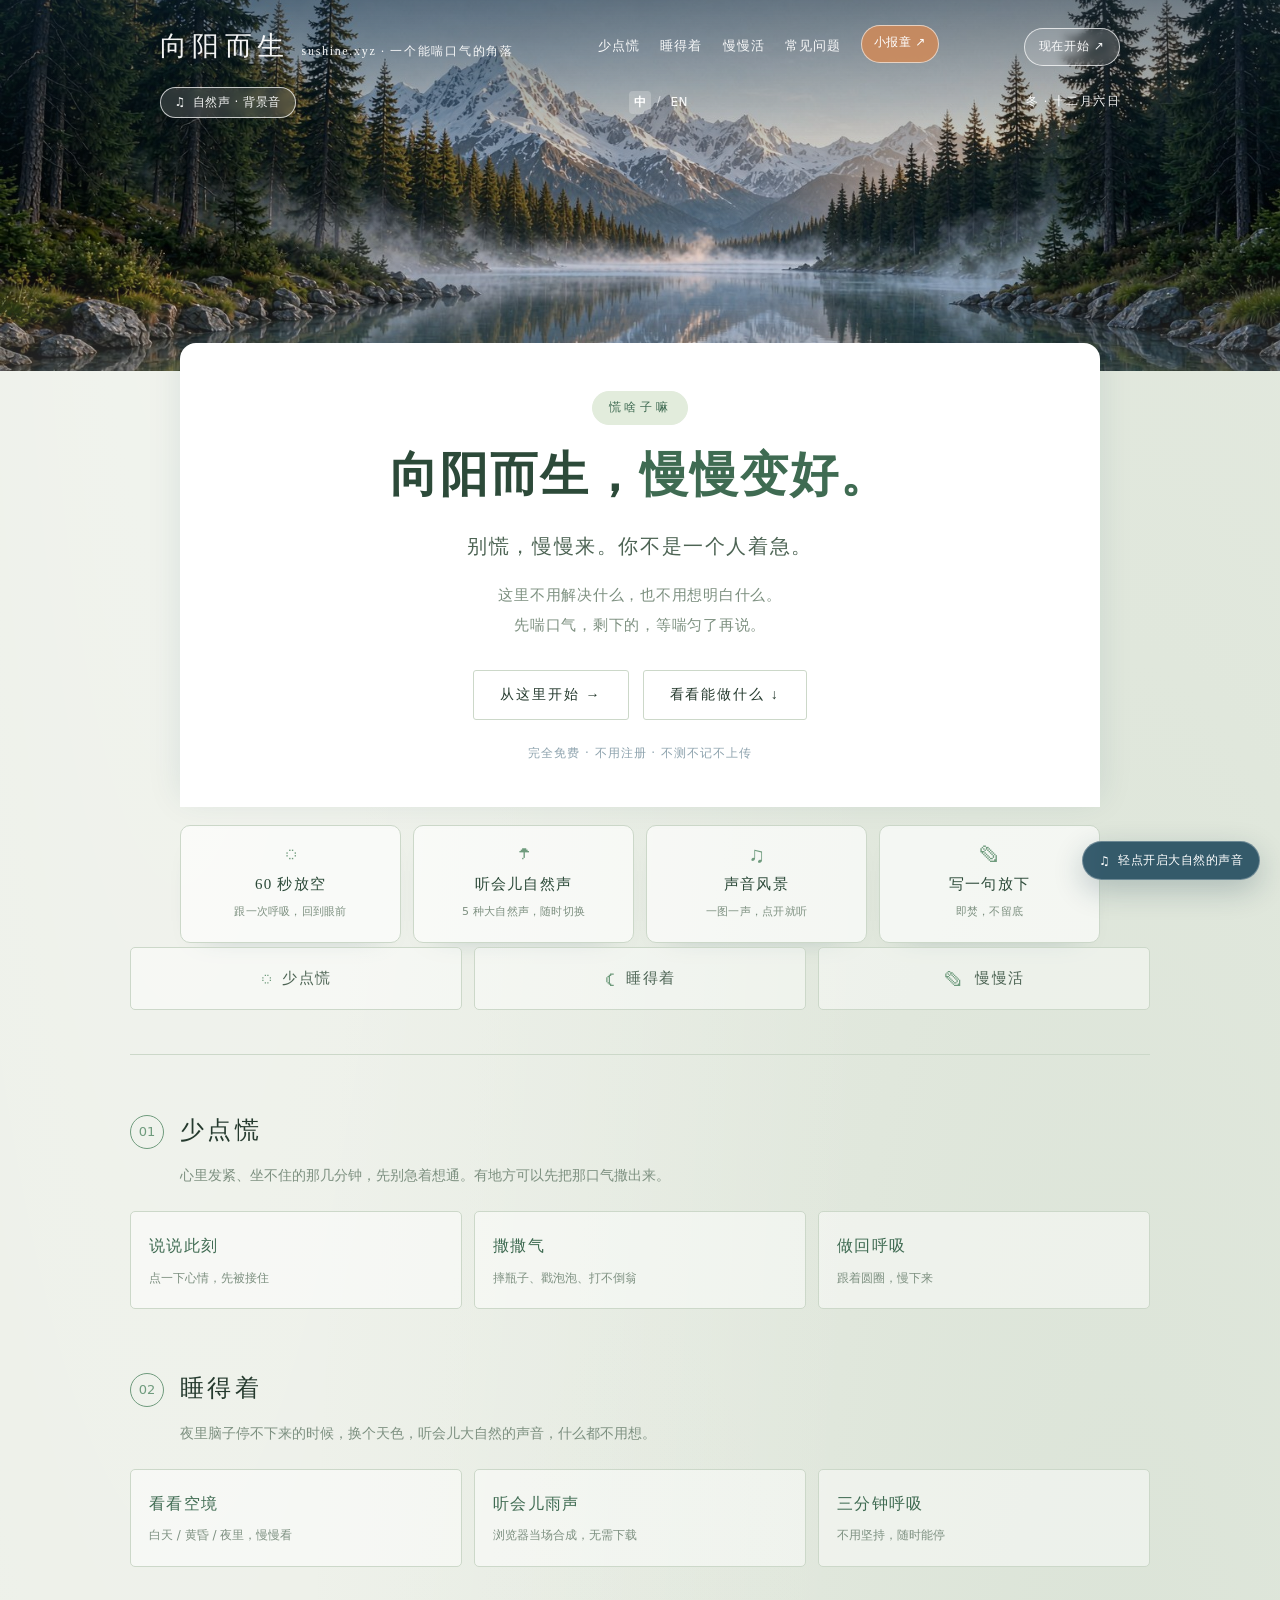
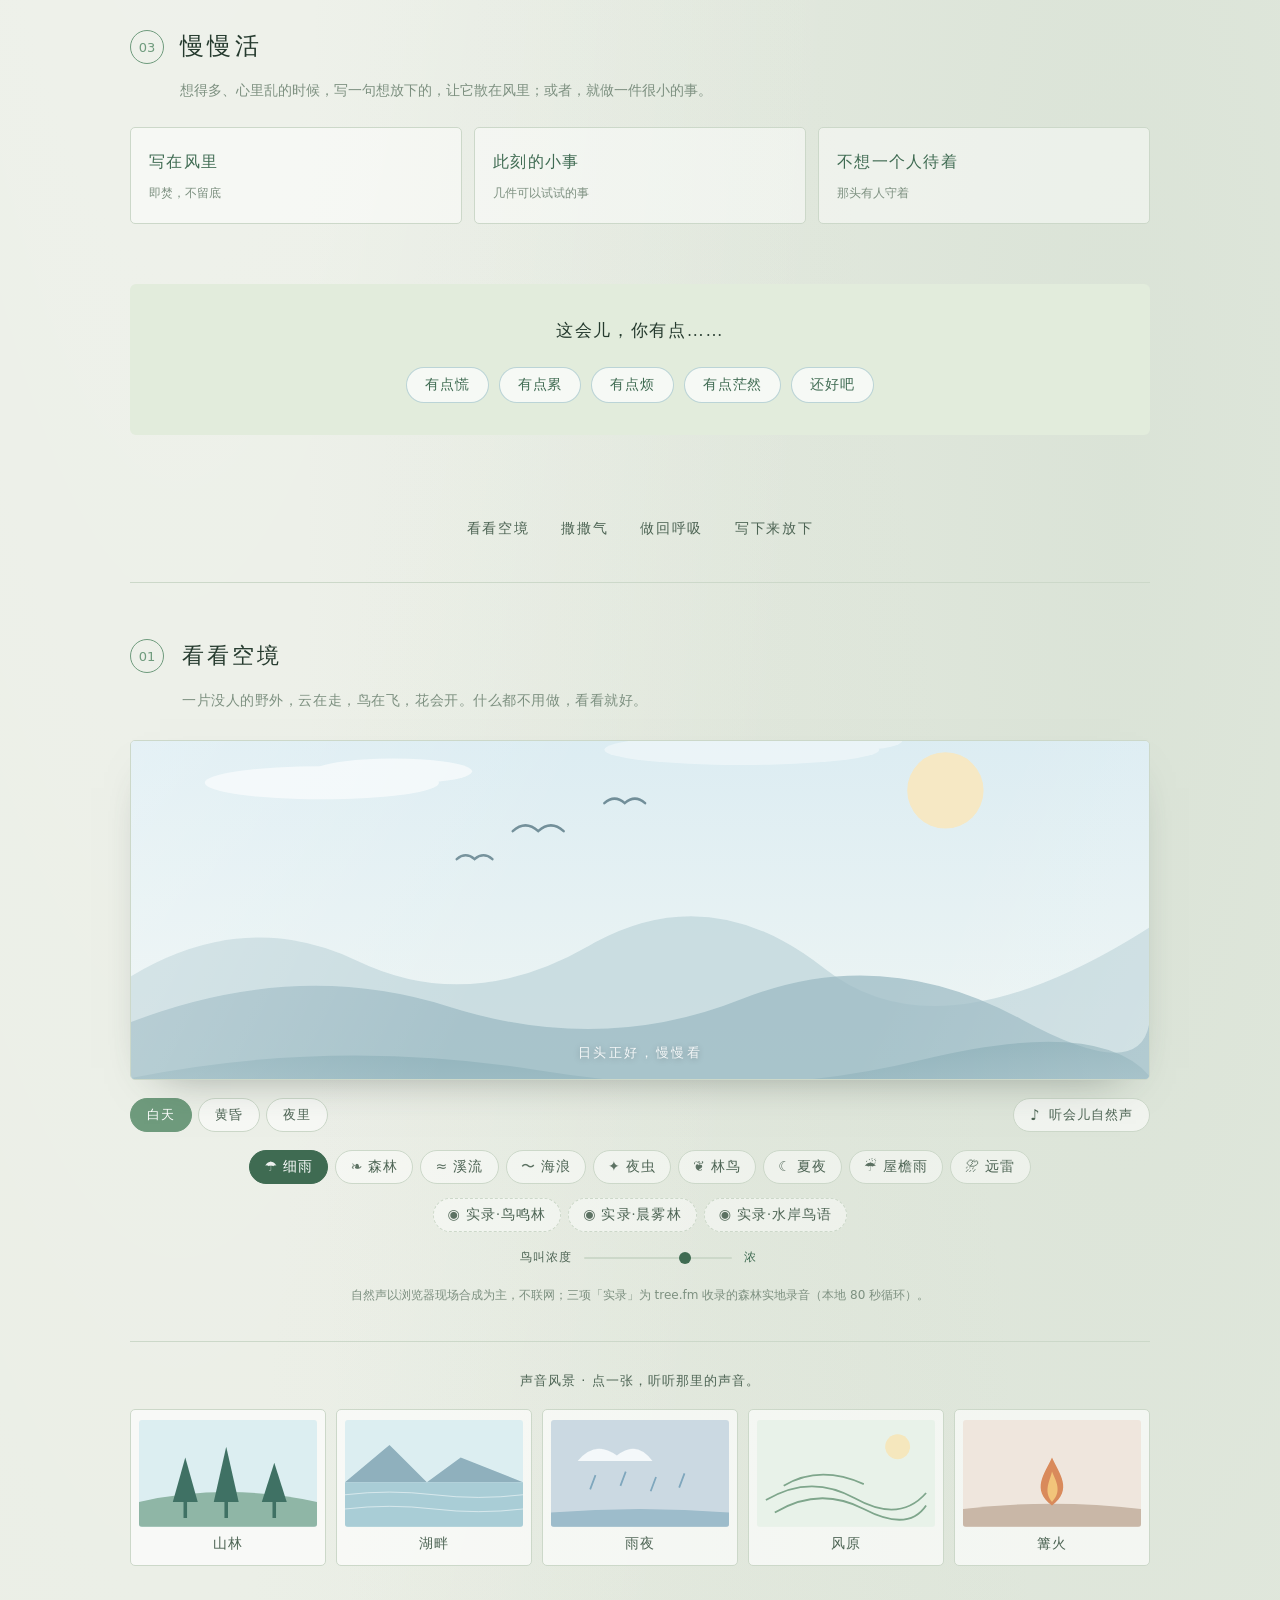
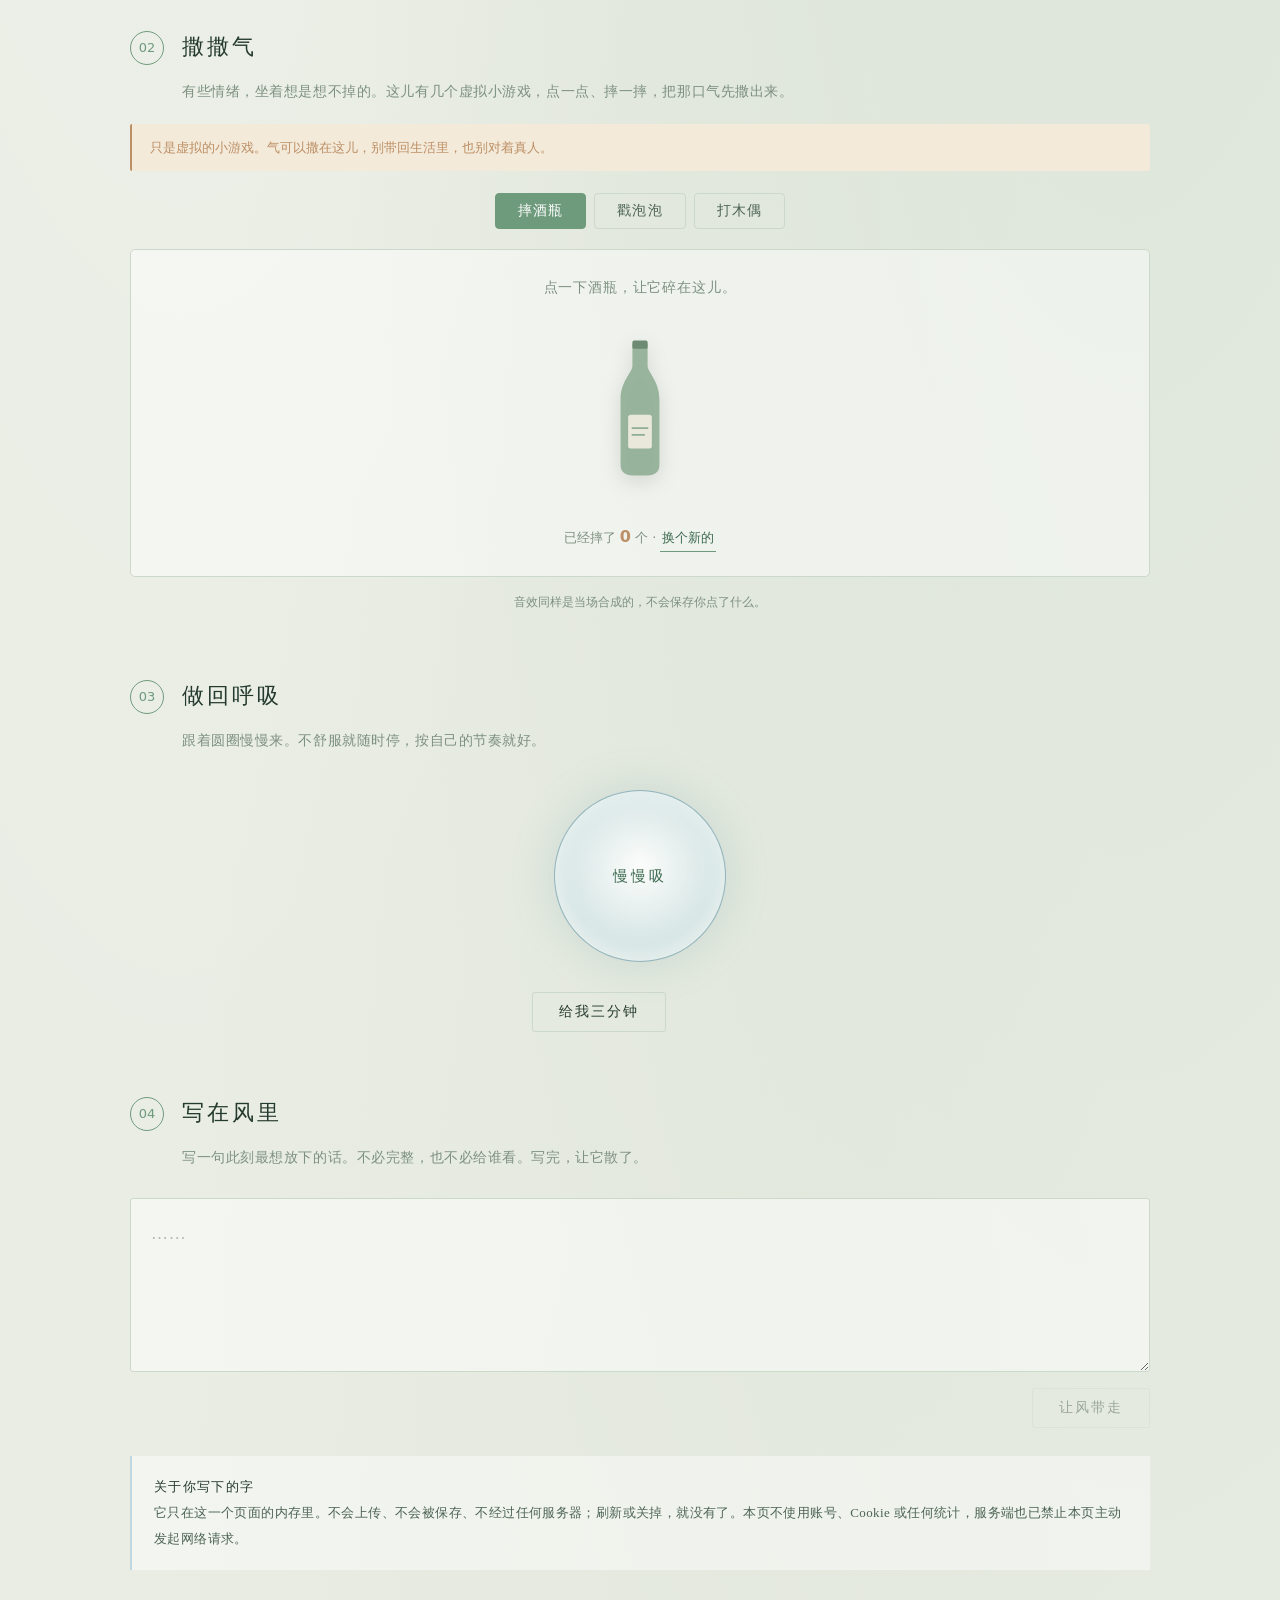
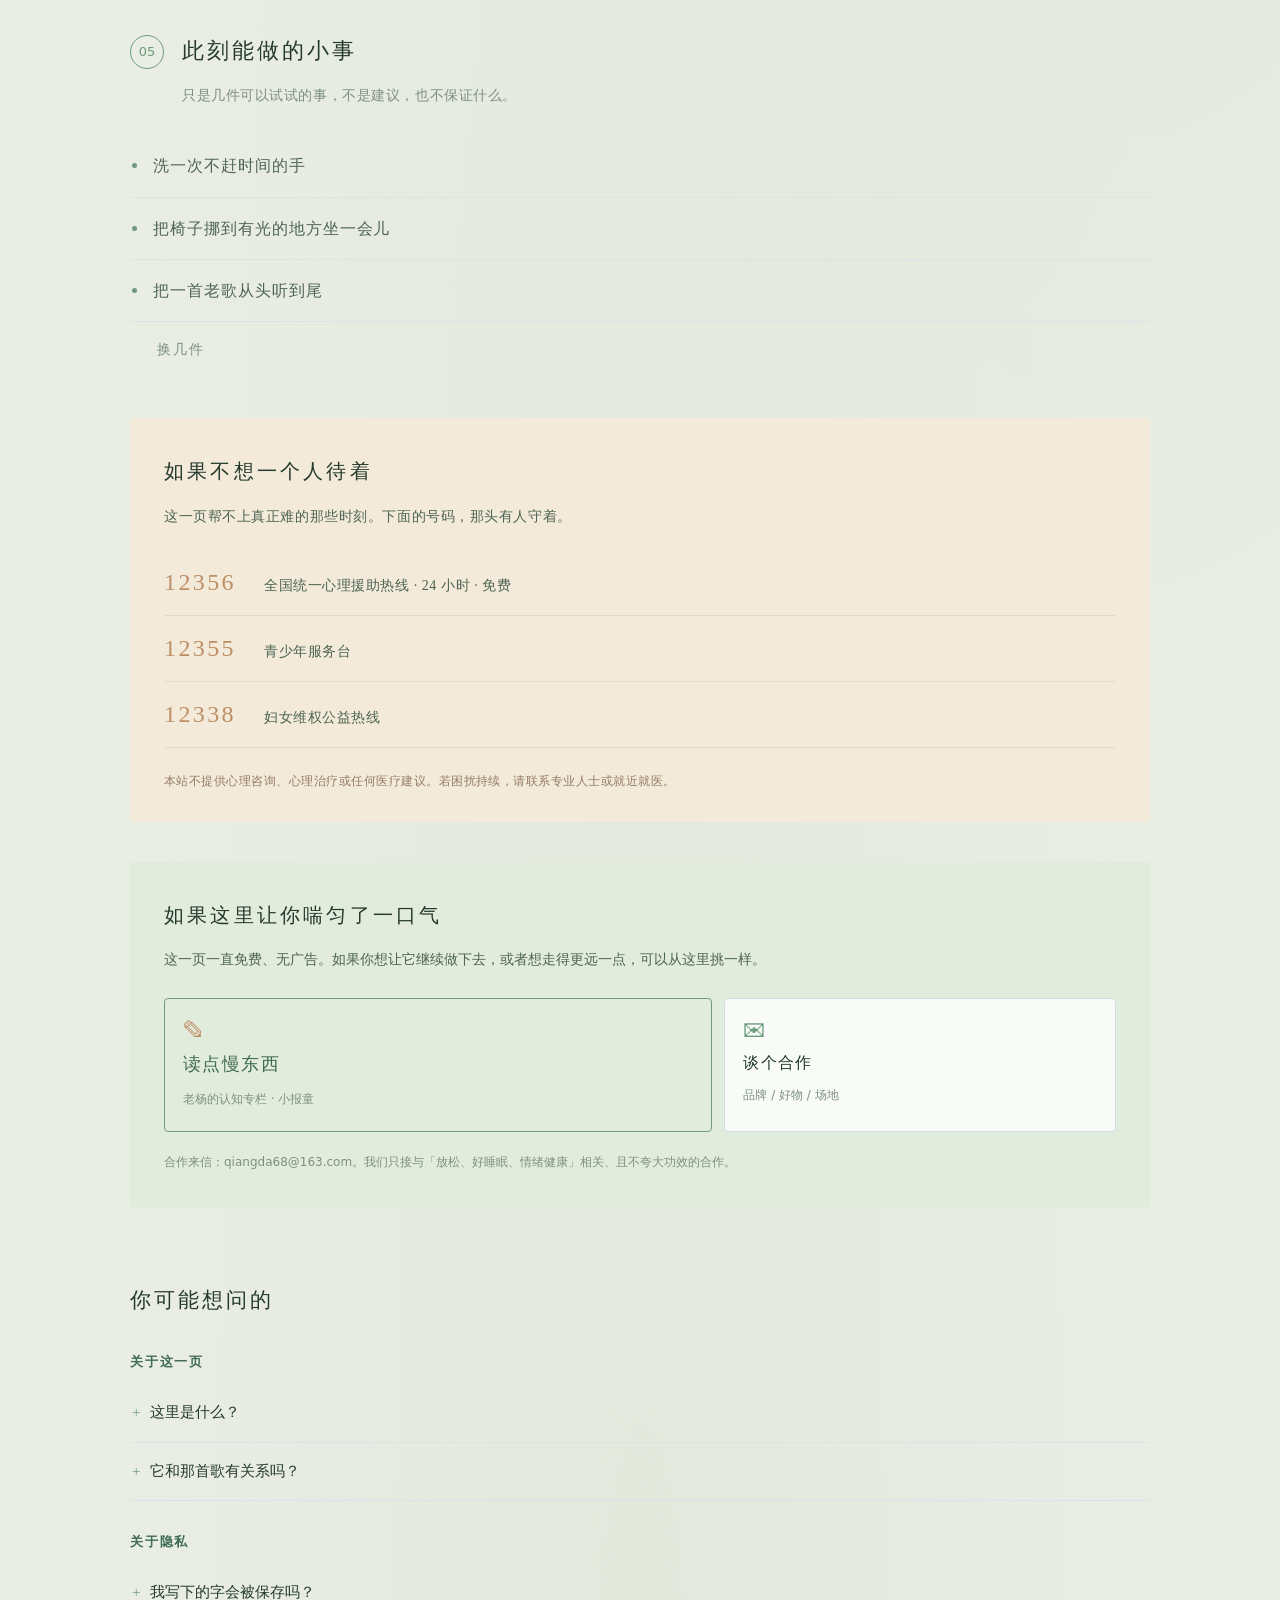
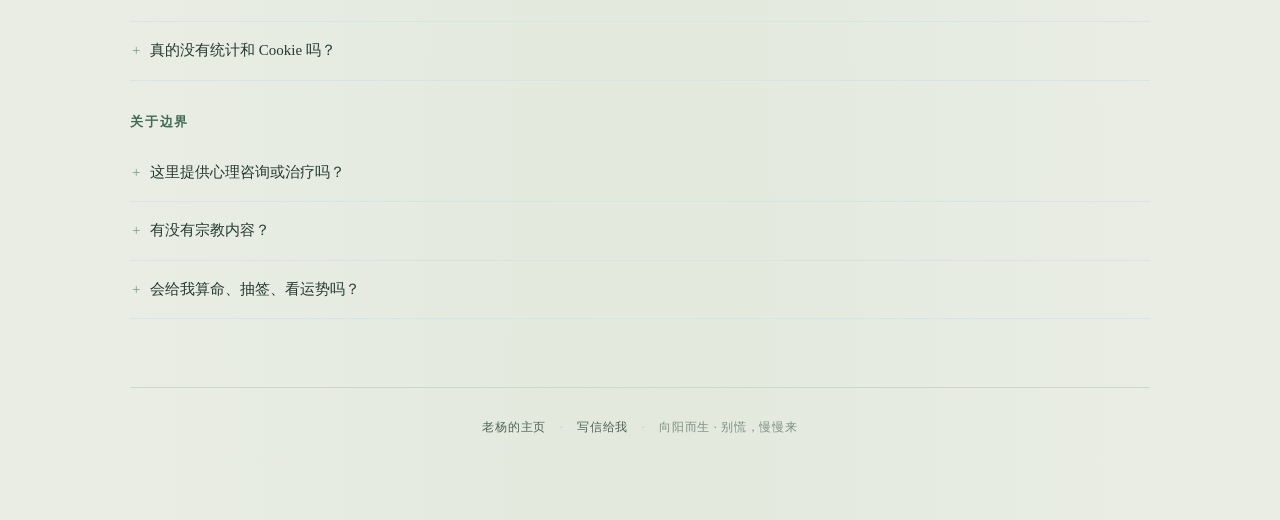
==== commit 877d5648: "feat: remove copyright/ICP FAQ; add 3 local forest field recordings" ====
--- a/index.html
+++ b/index.html
@@ -1,501 +1,502 @@
-<!DOCTYPE html>
-<html lang="zh-CN">
-<head>
-<meta charset="utf-8">
-<meta name="viewport" content="width=device-width, initial-scale=1">
-<title>向阳而生 · 慢慢变好 | sushine.xyz</title>
-<meta name="description" content="给焦虑、迷茫、疲惫的成年人留的一个泄压阀。进站即有柔和的大自然声，可切换细雨、森林、溪流、海浪、夜虫，看看空境、听听声音风景、做 60 秒呼吸、写一句想放下的话。无账号、无统计、无第三方请求。">
-<meta name="theme-color" content="#f4f9fb">
-<meta property="og:type" content="website">
-<meta property="og:url" content="https://www.sushine.xyz/">
-<meta property="og:title" content="向阳而生 · 慢慢变好 | sushine.xyz">
-<meta property="og:description" content="心里有光，慢慢来。这里不用解决什么，先喘口气。">
-<meta property="og:image" content="https://www.sushine.xyz/og-share.jpg">
-<meta property="og:image:width" content="1200">
-<meta property="og:image:height" content="630">
-<meta name="twitter:card" content="summary_large_image">
-<meta name="twitter:title" content="向阳而生 · 慢慢变好 | sushine.xyz">
-<meta name="twitter:description" content="一个不用注册就能喘口气的地方。进站就有大自然的声音，听听声音风景，慢慢变好。">
-<meta name="twitter:image" content="https://www.sushine.xyz/og-share.jpg">
-<link rel="icon" href="data:image/svg+xml,%3Csvg xmlns='http://www.w3.org/2000/svg' viewBox='0 0 64 64'%3E%3Crect width='64' height='64' rx='16' fill='%237f9c86'/%3E%3Ctext x='32' y='44' font-size='30' font-family='serif' text-anchor='middle' fill='%23fff'%3E%E6%85%A2%3C/text%3E%3C/svg%3E">
-<link rel="stylesheet" href="style.css?v=20261116i">
-</head>
-<body>
-<div class="paper paper--home">
-
-  <main>
-
-    <!-- ============ HERO：山湖照片 + 顶栏 + 情绪共鸣钩子 ============ -->
-    <section class="hero hero--photo" aria-label="开场">
-      <div class="hero-media">
-        <!-- ============ 顶栏（Calm 式：品牌 + 分区导航 + 免费入口） ============ -->
-        <header class="topbar">
-          <div class="brand">
-            <span class="brand-name">向阳而生</span>
-            <span class="brand-sub">sushine.xyz · 一个能喘口气的角落</span>
-          </div>
-          <nav class="topnav" aria-label="分区导航">
-            <a href="#feelbetter">少点慌</a>
-            <a href="#sleep">睡得着</a>
-            <a href="#mindful">慢慢活</a>
-            <a href="#faq">常见问题</a>
-            <a class="nav-xiaobot" href="https://xiaobot.net/p/sunshine666?refer=e5d7cf56-1180-4924-821c-54822c2bc446" target="_blank" rel="noopener noreferrer"><span>小报童</span> <span aria-hidden="true">↗</span></a>
-          </nav>
-          <a class="topbar-cta" href="#checkin">现在开始 <span aria-hidden="true">↗</span></a>
-          <button type="button" class="ambient-btn" id="ambientBtn" aria-pressed="false"><span aria-hidden="true">♫</span><span>自然声 · 背景音</span></button>
-          <div class="lang-switch" role="group" aria-label="Language / 语言">
-            <button type="button" class="lang-btn is-active" data-lang="zh" aria-pressed="true">中</button>
-            <span class="lang-sep" aria-hidden="true">/</span>
-            <button type="button" class="lang-btn" data-lang="en" aria-pressed="false">EN</button>
-          </div>
-          <div class="today" id="today">&nbsp;</div>
-        </header>
-      </div>
-      <div class="hero-body">
-        <p class="hero-kicker" id="heroKicker">慌啥子嘛</p>
-        <h1 class="hero-title">向阳而生，<em>慢慢变好。</em></h1>
-        <p class="hero-line">别慌，慢慢来。你不是一个人着急。</p>
-        <p class="hero-sub">这里不用解决什么，也不用想明白什么。<br>先喘口气，剩下的，等喘匀了再说。</p>
-        <div class="hero-actions">
-          <a class="btn btn-strong" href="#checkin">从这里开始 <span aria-hidden="true">→</span></a>
-          <a class="btn btn-ghost" href="#feelbetter">看看能做什么 <span aria-hidden="true">↓</span></a>
-        </div>
-        <p class="hero-footnote">完全免费 · 不用注册 · 不测不记不上传</p>
-      </div>
-    </section>
-
-    <!-- ============ 四种入口：融合 Calm / pixelthoughts / rainymood / tree.fm 的轻体验 ============ -->
-    <div class="quick-grid" aria-label="现在就试试">
-      <a href="#breathe" class="quick-card"><span class="quick-ico" aria-hidden="true">◌</span><strong>60 秒放空</strong><small>跟一次呼吸，回到眼前</small></a>
-      <a href="#scene" class="quick-card"><span class="quick-ico" aria-hidden="true">☂</span><strong>听会儿自然声</strong><small>5 种大自然声，随时切换</small></a>
-      <a href="#scapeGallery" class="quick-card"><span class="quick-ico" aria-hidden="true">♫</span><strong>声音风景</strong><small>一图一声，点开就听</small></a>
-      <a href="#write" class="quick-card"><span class="quick-ico" aria-hidden="true">✎</span><strong>写一句放下</strong><small>即焚，不留底</small></a>
-    </div>
-
-    <!-- ============ 三大需求分区（Calm: Stress less / Sleep more / Live mindfully） ============ -->
-    <div class="needs-nav" id="needs" aria-label="按需要选择">
-      <a href="#feelbetter"><span class="needs-ico" aria-hidden="true">◌</span><span>少点慌</span></a>
-      <a href="#sleep"><span class="needs-ico" aria-hidden="true">☾</span><span>睡得着</span></a>
-      <a href="#mindful"><span class="needs-ico" aria-hidden="true">✎</span><span>慢慢活</span></a>
-    </div>
-
-    <section class="need-block" id="feelbetter">
-      <div class="need-head">
-        <span class="need-no">01</span>
-        <div>
-          <h2>少点慌</h2>
-          <p class="need-lead">心里发紧、坐不住的那几分钟，先别急着想通。有地方可以先把那口气撒出来。</p>
-        </div>
-      </div>
-      <div class="need-cards">
-        <a class="need-card" href="#checkin"><strong>说说此刻</strong><span>点一下心情，先被接住</span></a>
-        <a class="need-card" href="#release"><strong>撒撒气</strong><span>摔瓶子、戳泡泡、打不倒翁</span></a>
-        <a class="need-card" href="#breathe"><strong>做回呼吸</strong><span>跟着圆圈，慢下来</span></a>
-      </div>
-    </section>
-
-    <section class="need-block" id="sleep">
-      <div class="need-head">
-        <span class="need-no">02</span>
-        <div>
-          <h2>睡得着</h2>
-          <p class="need-lead">夜里脑子停不下来的时候，换个天色，听会儿大自然的声音，什么都不用想。</p>
-        </div>
-      </div>
-      <div class="need-cards">
-        <a class="need-card" href="#scene"><strong>看看空境</strong><span>白天 / 黄昏 / 夜里，慢慢看</span></a>
-        <a class="need-card" href="#scene"><strong>听会儿雨声</strong><span>浏览器当场合成，不加载音频</span></a>
-        <a class="need-card" href="#breathe"><strong>三分钟呼吸</strong><span>不用坚持，随时能停</span></a>
-      </div>
-    </section>
-
-    <section class="need-block" id="mindful">
-      <div class="need-head">
-        <span class="need-no">03</span>
-        <div>
-          <h2>慢慢活</h2>
-          <p class="need-lead">想得多、心里乱的时候，写一句想放下的，让它散在风里；或者，就做一件很小的事。</p>
-        </div>
-      </div>
-      <div class="need-cards">
-        <a class="need-card" href="#write"><strong>写在风里</strong><span>即焚，不留底</span></a>
-        <a class="need-card" href="#small"><strong>此刻的小事</strong><span>几件可以试试的事</span></a>
-        <a class="need-card" href="#help"><strong>不想一个人待着</strong><span>那头有人守着</span></a>
-      </div>
-    </section>
-
-    <!-- ============ 情绪签到 ============ -->
-    <section class="checkin" id="checkin" aria-label="此刻的心情">
-      <p class="checkin-q">这会儿，你有点……</p>
-      <div class="moods" id="moods" role="group" aria-label="选择此刻的心情">
-        <button type="button" class="mood" data-mood="anxious">有点慌</button>
-        <button type="button" class="mood" data-mood="tired">有点累</button>
-        <button type="button" class="mood" data-mood="irritated">有点烦</button>
-        <button type="button" class="mood" data-mood="lost">有点茫然</button>
-        <button type="button" class="mood" data-mood="okay">还好吧</button>
-      </div>
-      <p class="checkin-reply" id="checkinReply" hidden aria-live="polite"></p>
-    </section>
-
-    <!-- ============ 解压方式导航 ============ -->
-    <nav class="room-nav" aria-label="解压方式">
-      <a href="#scene">看看空境</a>
-      <a href="#release">撒撒气</a>
-      <a href="#breathe">做回呼吸</a>
-      <a href="#write">写下来放下</a>
-    </nav>
-
-    <!-- ============ 空境：虚拟自然 ============ -->
-    <section id="scene" class="block room">
-      <div class="room-head">
-        <span class="room-no">01</span>
-        <div>
-          <h2>看看空境</h2>
-          <p class="hint">一片没人的野外，云在走，鸟在飞，花会开。什么都不用做，看看就好。</p>
-        </div>
-      </div>
-
-      <div class="scene-frame" id="sceneFrame" data-phase="day">
-        <svg class="scene" viewBox="0 0 800 360" preserveAspectRatio="xMidYMid slice" aria-hidden="true" focusable="false">
-          <defs>
-            <linearGradient id="skyGrad" x1="0" y1="0" x2="0" y2="1">
-              <stop offset="0%" stop-color="var(--sky-top)"/>
-              <stop offset="100%" stop-color="var(--sky-bot)"/>
-            </linearGradient>
-            <linearGradient id="hillNear" x1="0" y1="0" x2="0" y2="1">
-              <stop offset="0%" stop-color="var(--hill-near-top)"/>
-              <stop offset="100%" stop-color="var(--hill-near-bot)"/>
-            </linearGradient>
-          </defs>
-
-          <rect width="800" height="360" fill="url(#skyGrad)"/>
-          <circle class="sun" cx="640" cy="86" r="30" fill="var(--sun)"/>
-
-          <g class="cloud cloud-a" fill="var(--cloud)" opacity="0.62">
-            <ellipse cx="150" cy="80" rx="92" ry="13"/>
-            <ellipse cx="206" cy="71" rx="62" ry="10"/>
-          </g>
-          <g class="cloud cloud-b" fill="var(--cloud)" opacity="0.42">
-            <ellipse cx="480" cy="54" rx="108" ry="12"/>
-            <ellipse cx="542" cy="47" rx="64" ry="9"/>
-          </g>
-
-          <g class="birds" fill="none" stroke="var(--bird)" stroke-width="2" stroke-linecap="round" opacity="0.75">
-            <path d="M300 118 q 10 -9 20 0 q 10 -9 20 0"/>
-            <path class="bird-2" d="M372 96 q 8 -7 16 0 q 8 -7 16 0"/>
-            <path class="bird-3" d="M256 140 q 7 -6 14 0 q 7 -6 14 0"/>
-          </g>
-
-          <path d="M0 232 Q 90 178 178 220 T 360 208 T 545 226 T 800 194 L800 360 L0 360 Z" fill="var(--hill-far)" opacity="0.7"/>
-          <path d="M0 268 Q 130 218 250 256 T 480 250 T 700 266 T 800 248 L800 360 L0 360 Z" fill="var(--hill-mid)" opacity="0.75"/>
-          <path d="M0 312 Q 160 280 320 306 T 620 298 T 800 310 L800 360 L0 360 Z" fill="url(#hillNear)" opacity="0.55"/>
-
-          <g class="flowers" aria-hidden="true">
-            <g class="flower" transform="translate(96 330)">
-              <line x1="0" y1="0" x2="0" y2="18" stroke="var(--stem)" stroke-width="2"/>
-              <circle cx="0" cy="0" r="5" fill="var(--petal)"/><circle cx="0" cy="0" r="2" fill="var(--pollen)"/>
-            </g>
-            <g class="flower" transform="translate(148 340)">
-              <line x1="0" y1="0" x2="0" y2="14" stroke="var(--stem)" stroke-width="2"/>
-              <circle cx="0" cy="0" r="4" fill="var(--petal2)"/><circle cx="0" cy="0" r="1.6" fill="var(--pollen)"/>
-            </g>
-            <g class="flower" transform="translate(690 336)">
-              <line x1="0" y1="0" x2="0" y2="16" stroke="var(--stem)" stroke-width="2"/>
-              <circle cx="0" cy="0" r="5" fill="var(--petal)"/><circle cx="0" cy="0" r="2" fill="var(--pollen)"/>
-            </g>
-            <g class="flower" transform="translate(742 346)">
-              <line x1="0" y1="0" x2="0" y2="12" stroke="var(--stem)" stroke-width="2"/>
-              <circle cx="0" cy="0" r="4" fill="var(--petal2)"/><circle cx="0" cy="0" r="1.6" fill="var(--pollen)"/>
-            </g>
-          </g>
-        </svg>
-        <div class="scene-light" aria-hidden="true"></div>
-        <div class="scene-caption" id="sceneCaption">日头正好，慢慢看</div>
-      </div>
-
-      <div class="scene-actions">
-        <div class="phase-switch" role="group" aria-label="切换天色">
-          <button type="button" class="phase-btn is-active" data-phase="day">白天</button>
-          <button type="button" class="phase-btn" data-phase="dusk">黄昏</button>
-          <button type="button" class="phase-btn" data-phase="night">夜里</button>
-        </div>
-        <button type="button" class="sound-btn" id="soundBtn" aria-pressed="false">
-          <span class="sound-icon" aria-hidden="true">♪</span><span id="soundLabel">听会儿自然声</span>
-        </button>
-      </div>
-      <div class="nature-switch" id="natureSwitch" role="group" aria-label="选择大自然的声音">
-        <button type="button" class="nature-btn is-active" data-sound="rain"><span class="nature-ico" aria-hidden="true">☂</span>细雨</button>
-        <button type="button" class="nature-btn" data-sound="forest"><span class="nature-ico" aria-hidden="true">❧</span>森林</button>
-        <button type="button" class="nature-btn" data-sound="stream"><span class="nature-ico" aria-hidden="true">≈</span>溪流</button>
-        <button type="button" class="nature-btn" data-sound="waves"><span class="nature-ico" aria-hidden="true">〜</span>海浪</button>
-        <button type="button" class="nature-btn" data-sound="night"><span class="nature-ico" aria-hidden="true">✦</span>夜虫</button>
-      </div>
-      <p class="quiet-note">大自然的声音是当场用浏览器合成的，不加载音频文件，也不联网。</p>
-
-      <div class="scape-gallery" id="scapeGallery" aria-label="声音风景">
-        <p class="scape-intro">声音风景 · 点一张，听听那里的声音。</p>
-        <div class="scape-grid">
-          <button type="button" class="scape-card" data-scape="forest">
-            <svg viewBox="0 0 200 120" aria-hidden="true" focusable="false"><rect width="200" height="120" fill="#dceef1"/><path d="M0 92 Q100 70 200 92 V120 H0Z" fill="#8fb6a6"/><g fill="#3f7164"><path d="M38 92 L52 42 L66 92Z"/><path d="M84 92 L98 30 L112 92Z"/><path d="M138 92 L152 48 L166 92Z"/></g><g stroke="#3f7164" stroke-width="4"><path d="M52 92v18M98 92v18M152 92v18"/></g></svg>
-            <span>山林</span>
-          </button>
-          <button type="button" class="scape-card" data-scape="lake">
-            <svg viewBox="0 0 200 120" aria-hidden="true" focusable="false"><rect width="200" height="120" fill="#dceef1"/><path d="M0 70 L50 28 L92 70 L130 42 L200 70Z" fill="#8fb0bd"/><rect y="70" width="200" height="50" fill="#a9cdd6"/><path d="M0 84 Q50 78 100 84 T200 84M0 100 Q50 94 100 100 T200 100" stroke="#fff" stroke-opacity=".6" fill="none"/></svg>
-            <span>湖畔</span>
-          </button>
-          <button type="button" class="scape-card" data-scape="rain">
-            <svg viewBox="0 0 200 120" aria-hidden="true" focusable="false"><rect width="200" height="120" fill="#cbd9e2"/><path d="M30 46 q20-24 44-6 q22-18 40 6Z" fill="#f4f8fa"/><g stroke="#7fa7bd" stroke-width="2"><path d="M50 62l-6 16M84 58l-6 16M118 64l-6 16M150 60l-6 16"/></g><path d="M0 104 Q100 96 200 104V120H0Z" fill="#9dbccb"/></svg>
-            <span>雨夜</span>
-          </button>
-          <button type="button" class="scape-card" data-scape="wind">
-            <svg viewBox="0 0 200 120" aria-hidden="true" focusable="false"><rect width="200" height="120" fill="#e8f2e9"/><g stroke="#7fa68c" stroke-width="2" fill="none"><path d="M10 90 Q60 60 110 88 T190 82"/><path d="M20 104 Q70 74 120 100 T190 96"/><path d="M30 74 Q70 50 120 72"/></g><circle cx="158" cy="30" r="14" fill="#f5e7bd"/></svg>
-            <span>风原</span>
-          </button>
-          <button type="button" class="scape-card" data-scape="fire">
-            <svg viewBox="0 0 200 120" aria-hidden="true" focusable="false"><rect width="200" height="120" fill="#efe6dd"/><path d="M0 100 Q100 88 200 100V120H0Z" fill="#c9b7a7"/><path d="M100 96 C76 78 92 60 100 42 C108 60 124 78 100 96Z" fill="#d98a5b"/><path d="M100 92 C90 80 98 68 100 58 C104 68 112 80 100 92Z" fill="#f2c47a"/></svg>
-            <span>篝火</span>
-          </button>
-        </div>
-      </div>
-    </section>
-
-    <!-- ============ 压力释放馆 ============ -->
-    <section id="release" class="block room">
-      <div class="room-head">
-        <span class="room-no">02</span>
-        <div>
-          <h2>撒撒气</h2>
-          <p class="hint">有些情绪，坐着想是想不掉的。这儿有几个虚拟小游戏，点一点、摔一摔，把那口气先撒出来。</p>
-        </div>
-      </div>
-
-      <p class="release-guard">只是虚拟的小游戏。气可以撒在这儿，别带回生活里，也别对着真人。</p>
-
-      <div class="game-tabs" role="tablist" aria-label="选择发泄小游戏">
-        <button type="button" class="game-tab is-active" data-game="bottle" role="tab" aria-selected="true">摔酒瓶</button>
-        <button type="button" class="game-tab" data-game="bubble" role="tab" aria-selected="false">戳泡泡</button>
-        <button type="button" class="game-tab" data-game="doll" role="tab" aria-selected="false">打木偶</button>
-      </div>
-
-      <div class="game-stage" id="gameStage">
-        <div class="game-panel is-active" data-panel="bottle">
-          <p class="game-tip">点一下酒瓶，让它碎在这儿。</p>
-          <div class="bottle-area" id="bottleArea">
-            <button type="button" class="bottle" id="bottleBtn" aria-label="点击摔碎酒瓶">
-              <svg viewBox="0 0 90 170" aria-hidden="true" focusable="false">
-                <path d="M36 8 h18 v26 c0 8 14 18 14 40 v78 c0 8 -6 12 -14 12 h-18 c-8 0 -14 -4 -14 -12 V74 c0 -22 14 -32 14 -40 Z" fill="#8fae94" opacity="0.9"/>
-                <rect x="36" y="4" width="18" height="10" rx="2" fill="#6d8a72"/>
-                <rect x="31" y="92" width="28" height="40" rx="3" fill="#f4efe3" opacity="0.88"/>
-                <path d="M36 108 h18 M36 116 h14" stroke="#8fae94" stroke-width="2" stroke-linecap="round"/>
-              </svg>
-            </button>
-            <div class="shards" id="shards" aria-hidden="true"></div>
-          </div>
-          <p class="game-count"><span data-i18n="已经摔了">已经摔了</span> <strong id="bottleCount">0</strong> <span data-i18n="个" class="i18n-unit">个</span> · <button type="button" class="link-btn" id="bottleReset" data-i18n="换个新的">换个新的</button></p>
-        </div>
-
-        <div class="game-panel" data-panel="bubble">
-          <p class="game-tip">戳破它们，一个也不留。</p>
-          <div class="bubble-area" id="bubbleArea" aria-label="点击戳破泡泡"></div>
-          <p class="game-count"><span data-i18n="还剩">还剩</span> <strong id="bubbleCount">0</strong> <span data-i18n="个" class="i18n-unit">个</span> · <button type="button" class="link-btn" id="bubbleReset" data-i18n="再来一堆">再来一堆</button></p>
-        </div>
-
-        <div class="game-panel" data-panel="doll">
-          <p class="game-tip">这是个不倒翁，打不坏，随便来。</p>
-          <div class="doll-area" id="dollArea">
-            <button type="button" class="doll" id="dollBtn" aria-label="点击击打不倒翁木偶">
-              <svg viewBox="0 0 140 190" aria-hidden="true" focusable="false">
-                <path d="M70 60 c-26 0 -44 20 -44 52 c0 30 18 52 44 52 c26 0 44 -22 44 -52 c0 -32 -18 -52 -44 -52 Z" fill="#d9b98f"/>
-                <circle cx="70" cy="46" r="30" fill="#e6c9a2"/>
-                <circle cx="59" cy="44" r="3" fill="#5c4632"/><circle cx="81" cy="44" r="3" fill="#5c4632"/>
-                <path d="M60 58 q10 8 20 0" fill="none" stroke="#5c4632" stroke-width="2.5" stroke-linecap="round"/>
-                <path d="M30 170 h80 l-8 12 h-64 Z" fill="#b08a5e"/>
-              </svg>
-            </button>
-          </div>
-          <p class="game-count">轻轻打，不打疼自己 · <button type="button" class="link-btn" id="dollReset">扶正它</button></p>
-        </div>
-      </div>
-      <p class="quiet-note">音效同样是当场合成的，不会保存你点了什么。</p>
-    </section>
-
-    <!-- ============ 呼吸 ============ -->
-    <section id="breathe" class="block room">
-      <div class="room-head">
-        <span class="room-no">03</span>
-        <div>
-          <h2>做回呼吸</h2>
-          <p class="hint">跟着圆圈慢慢来。不舒服就随时停，按自己的节奏就好。</p>
-        </div>
-      </div>
-      <div class="breath-stage">
-        <div class="breath-ring" id="breathRing"><span id="breathWord">慢慢吸</span></div>
-      </div>
-      <div class="timer-row">
-        <button type="button" id="timerBtn" class="btn">给我三分钟</button>
-        <span id="timerText" class="timer-text" aria-live="polite"></span>
-      </div>
-      <p id="timerEnd" class="end-note" hidden>三分钟过去了。可以走了，也可以再坐一会儿。</p>
-    </section>
-
-    <!-- ============ 写在风里 ============ -->
-    <section id="write" class="block room">
-      <div class="room-head">
-        <span class="room-no">04</span>
-        <div>
-          <h2>写在风里</h2>
-          <p class="hint">写一句此刻最想放下的话。不必完整，也不必给谁看。写完，让它散了。</p>
-        </div>
-      </div>
-
-      <div id="writeBox" class="write-box">
-        <textarea id="note" rows="4" maxlength="500" placeholder="……" aria-label="写一句想放下的话"></textarea>
-        <div class="write-actions">
-          <button type="button" id="letGoBtn" class="btn" disabled>让风带走</button>
-        </div>
-      </div>
-
-      <div id="released" class="released" hidden>
-        <div class="ink" aria-hidden="true"></div>
-        <p>放下了。这里没有留底。</p>
-        <button type="button" id="againBtn" class="btn btn-quiet">再写一次</button>
-      </div>
-
-      <p class="privacy">
-        <strong>关于你写下的字</strong><br>
-        它只在这一个页面的内存里。不会上传、不会被保存、不经过任何服务器；刷新或关掉，就没有了。本页不使用账号、Cookie 或任何统计，服务端也已禁止本页主动发起网络请求。
-      </p>
-    </section>
-
-    <!-- ============ 此刻能做的小事 ============ -->
-    <section id="small" class="block">
-      <div class="room-head">
-        <span class="room-no">05</span>
-        <div>
-          <h2>此刻能做的小事</h2>
-          <p class="hint">只是几件可以试试的事，不是建议，也不保证什么。</p>
-        </div>
-      </div>
-      <ul id="smallList" class="small-list"></ul>
-      <button type="button" class="btn btn-quiet" id="moreSmall">换几件</button>
-    </section>
-
-    <!-- ============ 如果不想一个人待着 ============ -->
-    <section class="help" id="help">
-      <h2>如果不想一个人待着</h2>
-      <p>这一页帮不上真正难的那些时刻。下面的号码，那头有人守着。</p>
-      <ul class="hotlines">
-        <li><span class="hot-num">12356</span><span class="hot-desc">全国统一心理援助热线 · 24 小时 · 免费</span></li>
-        <li><span class="hot-num">12355</span><span class="hot-desc">青少年服务台</span></li>
-        <li><span class="hot-num">12338</span><span class="hot-desc">妇女维权公益热线</span></li>
-      </ul>
-      <p class="help-note">本站不提供心理咨询、心理治疗或任何医疗建议。若困扰持续，请联系专业人士或就近就医。</p>
-    </section>
-
-    <!-- ============ 支持本站（合规变现出口） ============ -->
-    <section class="support" id="support">
-      <h2>如果这里让你喘匀了一口气</h2>
-      <p class="support-lead">这一页一直免费、无广告。如果你想让它继续做下去，或者想走得更远一点，可以从这里挑一样。</p>
-      <div class="support-grid">
-        <a class="support-card is-featured" href="https://xiaobot.net/p/sunshine666?refer=e5d7cf56-1180-4924-821c-54822c2bc446" target="_blank" rel="noopener noreferrer">
-          <span class="support-ico" aria-hidden="true">✎</span>
-          <strong>读点慢东西</strong>
-          <span>老杨的认知专栏 · 小报童</span>
-        </a>
-        <a class="support-card" href="mailto:qiangda68@163.com?subject=%E5%90%88%E4%BD%9C%E5%92%A8%E8%AF%A2">
-          <span class="support-ico" aria-hidden="true">✉</span>
-          <strong>谈个合作</strong>
-          <span>品牌 / 好物 / 场地</span>
-        </a>
-      </div>
-      <p class="support-note">合作来信：qiangda68@163.com。我们只接与「放松、好睡眠、情绪健康」相关、且不夸大功效的合作。</p>
-    </section>
-
-    <!-- ============ 分类问答（Calm 式 FAQ，把边界讲清楚） ============ -->
-    <section class="faq" id="faq">
-      <h2>你可能想问的</h2>
-
-      <div class="faq-group">
-        <h3>关于这一页</h3>
-        <details>
-          <summary>这里是什么？</summary>
-          <div class="faq-a">一个纯静态的中文放松页面：一片虚拟的自然空境、几个虚拟发泄小游戏、一段呼吸节奏、一句即焚的书写，还有几件可以做的小事。它借用了当下流行的「别慌、慢慢来」这一情绪母题，但所有文案、画面与代码均为原创。</div>
-        </details>
-        <details>
-          <summary>它和那首歌有关系吗？</summary>
-          <div class="faq-a">没有。本页未使用任何歌曲的歌词、旋律、录音或人物形象。「慌啥子嘛」是川渝地区一句通用的日常口语，这里只作为「别着急」的俗语引用，不指向任何具体音乐作品，也不构成对其内容的复制或商业使用。</div>
-        </details>
-      </div>
-
-      <div class="faq-group">
-        <h3>关于隐私</h3>
-        <details>
-          <summary>我写下的字会被保存吗？</summary>
-          <div class="faq-a">不会。它只在这一个页面的内存里，不会上传、不会被保存、不经过任何服务器；刷新或关掉页面，就没有了。</div>
-        </details>
-        <details>
-          <summary>真的没有统计和 Cookie 吗？</summary>
-          <div class="faq-a">没有账号、没有表单提交、没有评论、没有上传、没有 Cookie、没有第三方统计。游戏互动与书写只存在于当前页面内存；声音由浏览器当场合成，不加载任何音频文件。服务端设置了 CSP，禁止本页主动发起网络请求。页面中的外部链接需要你主动点击才会打开。</div>
-        </details>
-      </div>
-
-      <div class="faq-group">
-        <h3>关于边界</h3>
-        <details>
-          <summary>这里提供心理咨询或治疗吗？</summary>
-          <div class="faq-a">不提供。这里不是医疗机构，也不是心理咨询机构，不提供诊断、治疗或咨询，不宣称缓解、改善任何疾病与症状。如果困扰持续，请联系专业人士或就近就医。</div>
-        </details>
-        <details>
-          <summary>有没有宗教内容？</summary>
-          <div class="faq-a">没有。这里不是宗教场所，也不是宗教团体，不提供任何互联网宗教信息服务。页面不含教义教规、宗教知识、宗教活动或仪式，不设祈愿、抽签、占卜、命理、宜忌，也不以任何名义募捐。</div>
-        </details>
-        <details>
-          <summary>会给我算命、抽签、看运势吗？</summary>
-          <div class="faq-a">不会。不做运势、签文、算命与黄历宜忌。当天那句旧诗若出现，也只是依日期呈现的文字，不预测什么。</div>
-        </details>
-      </div>
-
-      <div class="faq-group">
-        <h3>关于版权与备案</h3>
-        <details>
-          <summary>诗文和画面有版权吗？</summary>
-          <div class="faq-a">所引诗文均出自公有领域古籍并注明出处；其余文案、画面、图形与代码为原创。</div>
-        </details>
-        <details>
-          <summary>备案情况如何？</summary>
-          <div class="faq-a">本站托管于境外 CDN。若后续面向中国大陆公众长期提供互联网信息服务或开展经营性活动，应按规定办理 ICP 备案及相关许可。</div>
-        </details>
-      </div>
-    </section>
-
-  </main>
-
-  <footer class="footer">
-    <p class="foot-line">
-      <a href="https://sushine.xyz">老杨的主页</a>
-      <span class="dot">·</span>
-      <a href="mailto:qiangda68@163.com">写信给我</a>
-      <span class="dot">·</span>
-      <span>向阳而生 · 别慌，慢慢来</span>
-    </p>
-  </footer>
-
-  <button type="button" class="sound-hint" id="soundHint" hidden>
-    <span aria-hidden="true">♫</span> 轻点开启大自然的声音
-  </button>
-</div>
-
-<div class="scape-overlay" id="scapeOverlay" hidden role="dialog" aria-modal="true" aria-label="声音风景">
-  <div class="scape-overlay-inner">
-    <div class="scape-art" id="scapeArt" aria-hidden="true"></div>
-    <p class="scape-now">正在听：</p>
-    <h2 class="scape-title" id="scapeTitle"></h2>
-    <p class="scape-desc" id="scapeDesc"></p>
-    <button type="button" class="btn btn-strong" id="scapeClose">关掉声音，回去</button>
-  </div>
-</div>
-
-<script src="i18n.js?v=20261116i" defer></script>
-<script src="quiet.js?v=20261116i" defer></script>
-</body>
-</html>
+<!DOCTYPE html>
+<html lang="zh-CN">
+<head>
+<meta charset="utf-8">
+<meta name="viewport" content="width=device-width, initial-scale=1">
+<title>向阳而生 · 慢慢变好 | sushine.xyz</title>
+<meta name="description" content="给焦虑、迷茫、疲惫的成年人留的一个泄压阀。进站即有柔和的大自然声，可切换细雨、森林、溪流、海浪、夜虫，看看空境、听听声音风景、做 60 秒呼吸、写一句想放下的话。无账号、无统计、无第三方请求。">
+<meta name="theme-color" content="#f4f9fb">
+<meta property="og:type" content="website">
+<meta property="og:url" content="https://www.sushine.xyz/">
+<meta property="og:title" content="向阳而生 · 慢慢变好 | sushine.xyz">
+<meta property="og:description" content="心里有光，慢慢来。这里不用解决什么，先喘口气。">
+<meta property="og:image" content="https://www.sushine.xyz/og-share.jpg">
+<meta property="og:image:width" content="1200">
+<meta property="og:image:height" content="630">
+<meta name="twitter:card" content="summary_large_image">
+<meta name="twitter:title" content="向阳而生 · 慢慢变好 | sushine.xyz">
+<meta name="twitter:description" content="一个不用注册就能喘口气的地方。进站就有大自然的声音，听听声音风景，慢慢变好。">
+<meta name="twitter:image" content="https://www.sushine.xyz/og-share.jpg">
+<link rel="icon" href="data:image/svg+xml,%3Csvg xmlns='http://www.w3.org/2000/svg' viewBox='0 0 64 64'%3E%3Crect width='64' height='64' rx='16' fill='%237f9c86'/%3E%3Ctext x='32' y='44' font-size='30' font-family='serif' text-anchor='middle' fill='%23fff'%3E%E6%85%A2%3C/text%3E%3C/svg%3E">
+<link rel="stylesheet" href="style.css?v=20261116j">
+</head>
+<body>
+<div class="paper paper--home">
+
+  <main>
+
+    <!-- ============ HERO：山湖照片 + 顶栏 + 情绪共鸣钩子 ============ -->
+    <section class="hero hero--photo" aria-label="开场">
+      <div class="hero-media">
+        <!-- ============ 顶栏（Calm 式：品牌 + 分区导航 + 免费入口） ============ -->
+        <header class="topbar">
+          <div class="brand">
+            <span class="brand-name">向阳而生</span>
+            <span class="brand-sub">sushine.xyz · 一个能喘口气的角落</span>
+          </div>
+          <nav class="topnav" aria-label="分区导航">
+            <a href="#feelbetter">少点慌</a>
+            <a href="#sleep">睡得着</a>
+            <a href="#mindful">慢慢活</a>
+            <a href="#faq">常见问题</a>
+            <a class="nav-xiaobot" href="https://xiaobot.net/p/sunshine666?refer=e5d7cf56-1180-4924-821c-54822c2bc446" target="_blank" rel="noopener noreferrer"><span>小报童</span> <span aria-hidden="true">↗</span></a>
+          </nav>
+          <a class="topbar-cta" href="#checkin">现在开始 <span aria-hidden="true">↗</span></a>
+          <button type="button" class="ambient-btn" id="ambientBtn" aria-pressed="false"><span aria-hidden="true">♫</span><span>自然声 · 背景音</span></button>
+          <div class="lang-switch" role="group" aria-label="Language / 语言">
+            <button type="button" class="lang-btn is-active" data-lang="zh" aria-pressed="true">中</button>
+            <span class="lang-sep" aria-hidden="true">/</span>
+            <button type="button" class="lang-btn" data-lang="en" aria-pressed="false">EN</button>
+          </div>
+          <div class="today" id="today">&nbsp;</div>
+        </header>
+      </div>
+      <div class="hero-body">
+        <p class="hero-kicker" id="heroKicker">慌啥子嘛</p>
+        <h1 class="hero-title">向阳而生，<em>慢慢变好。</em></h1>
+        <p class="hero-line">别慌，慢慢来。你不是一个人着急。</p>
+        <p class="hero-sub">这里不用解决什么，也不用想明白什么。<br>先喘口气，剩下的，等喘匀了再说。</p>
+        <div class="hero-actions">
+          <a class="btn btn-strong" href="#checkin">从这里开始 <span aria-hidden="true">→</span></a>
+          <a class="btn btn-ghost" href="#feelbetter">看看能做什么 <span aria-hidden="true">↓</span></a>
+        </div>
+        <p class="hero-footnote">完全免费 · 不用注册 · 不测不记不上传</p>
+      </div>
+    </section>
+
+    <!-- ============ 四种入口：融合 Calm / pixelthoughts / rainymood / tree.fm 的轻体验 ============ -->
+    <div class="quick-grid" aria-label="现在就试试">
+      <a href="#breathe" class="quick-card"><span class="quick-ico" aria-hidden="true">◌</span><strong>60 秒放空</strong><small>跟一次呼吸，回到眼前</small></a>
+      <a href="#scene" class="quick-card"><span class="quick-ico" aria-hidden="true">☂</span><strong>听会儿自然声</strong><small>5 种大自然声，随时切换</small></a>
+      <a href="#scapeGallery" class="quick-card"><span class="quick-ico" aria-hidden="true">♫</span><strong>声音风景</strong><small>一图一声，点开就听</small></a>
+      <a href="#write" class="quick-card"><span class="quick-ico" aria-hidden="true">✎</span><strong>写一句放下</strong><small>即焚，不留底</small></a>
+    </div>
+
+    <!-- ============ 三大需求分区（Calm: Stress less / Sleep more / Live mindfully） ============ -->
+    <div class="needs-nav" id="needs" aria-label="按需要选择">
+      <a href="#feelbetter"><span class="needs-ico" aria-hidden="true">◌</span><span>少点慌</span></a>
+      <a href="#sleep"><span class="needs-ico" aria-hidden="true">☾</span><span>睡得着</span></a>
+      <a href="#mindful"><span class="needs-ico" aria-hidden="true">✎</span><span>慢慢活</span></a>
+    </div>
+
+    <section class="need-block" id="feelbetter">
+      <div class="need-head">
+        <span class="need-no">01</span>
+        <div>
+          <h2>少点慌</h2>
+          <p class="need-lead">心里发紧、坐不住的那几分钟，先别急着想通。有地方可以先把那口气撒出来。</p>
+        </div>
+      </div>
+      <div class="need-cards">
+        <a class="need-card" href="#checkin"><strong>说说此刻</strong><span>点一下心情，先被接住</span></a>
+        <a class="need-card" href="#release"><strong>撒撒气</strong><span>摔瓶子、戳泡泡、打不倒翁</span></a>
+        <a class="need-card" href="#breathe"><strong>做回呼吸</strong><span>跟着圆圈，慢下来</span></a>
+      </div>
+    </section>
+
+    <section class="need-block" id="sleep">
+      <div class="need-head">
+        <span class="need-no">02</span>
+        <div>
+          <h2>睡得着</h2>
+          <p class="need-lead">夜里脑子停不下来的时候，换个天色，听会儿大自然的声音，什么都不用想。</p>
+        </div>
+      </div>
+      <div class="need-cards">
+        <a class="need-card" href="#scene"><strong>看看空境</strong><span>白天 / 黄昏 / 夜里，慢慢看</span></a>
+        <a class="need-card" href="#scene"><strong>听会儿雨声</strong><span>浏览器当场合成，无需下载</span></a>
+        <a class="need-card" href="#breathe"><strong>三分钟呼吸</strong><span>不用坚持，随时能停</span></a>
+      </div>
+    </section>
+
+    <section class="need-block" id="mindful">
+      <div class="need-head">
+        <span class="need-no">03</span>
+        <div>
+          <h2>慢慢活</h2>
+          <p class="need-lead">想得多、心里乱的时候，写一句想放下的，让它散在风里；或者，就做一件很小的事。</p>
+        </div>
+      </div>
+      <div class="need-cards">
+        <a class="need-card" href="#write"><strong>写在风里</strong><span>即焚，不留底</span></a>
+        <a class="need-card" href="#small"><strong>此刻的小事</strong><span>几件可以试试的事</span></a>
+        <a class="need-card" href="#help"><strong>不想一个人待着</strong><span>那头有人守着</span></a>
+      </div>
+    </section>
+
+    <!-- ============ 情绪签到 ============ -->
+    <section class="checkin" id="checkin" aria-label="此刻的心情">
+      <p class="checkin-q">这会儿，你有点……</p>
+      <div class="moods" id="moods" role="group" aria-label="选择此刻的心情">
+        <button type="button" class="mood" data-mood="anxious">有点慌</button>
+        <button type="button" class="mood" data-mood="tired">有点累</button>
+        <button type="button" class="mood" data-mood="irritated">有点烦</button>
+        <button type="button" class="mood" data-mood="lost">有点茫然</button>
+        <button type="button" class="mood" data-mood="okay">还好吧</button>
+      </div>
+      <p class="checkin-reply" id="checkinReply" hidden aria-live="polite"></p>
+    </section>
+
+    <!-- ============ 解压方式导航 ============ -->
+    <nav class="room-nav" aria-label="解压方式">
+      <a href="#scene">看看空境</a>
+      <a href="#release">撒撒气</a>
+      <a href="#breathe">做回呼吸</a>
+      <a href="#write">写下来放下</a>
+    </nav>
+
+    <!-- ============ 空境：虚拟自然 ============ -->
+    <section id="scene" class="block room">
+      <div class="room-head">
+        <span class="room-no">01</span>
+        <div>
+          <h2>看看空境</h2>
+          <p class="hint">一片没人的野外，云在走，鸟在飞，花会开。什么都不用做，看看就好。</p>
+        </div>
+      </div>
+
+      <div class="scene-frame" id="sceneFrame" data-phase="day">
+        <svg class="scene" viewBox="0 0 800 360" preserveAspectRatio="xMidYMid slice" aria-hidden="true" focusable="false">
+          <defs>
+            <linearGradient id="skyGrad" x1="0" y1="0" x2="0" y2="1">
+              <stop offset="0%" stop-color="var(--sky-top)"/>
+              <stop offset="100%" stop-color="var(--sky-bot)"/>
+            </linearGradient>
+            <linearGradient id="hillNear" x1="0" y1="0" x2="0" y2="1">
+              <stop offset="0%" stop-color="var(--hill-near-top)"/>
+              <stop offset="100%" stop-color="var(--hill-near-bot)"/>
+            </linearGradient>
+          </defs>
+
+          <rect width="800" height="360" fill="url(#skyGrad)"/>
+          <circle class="sun" cx="640" cy="86" r="30" fill="var(--sun)"/>
+
+          <g class="cloud cloud-a" fill="var(--cloud)" opacity="0.62">
+            <ellipse cx="150" cy="80" rx="92" ry="13"/>
+            <ellipse cx="206" cy="71" rx="62" ry="10"/>
+          </g>
+          <g class="cloud cloud-b" fill="var(--cloud)" opacity="0.42">
+            <ellipse cx="480" cy="54" rx="108" ry="12"/>
+            <ellipse cx="542" cy="47" rx="64" ry="9"/>
+          </g>
+
+          <g class="birds" fill="none" stroke="var(--bird)" stroke-width="2" stroke-linecap="round" opacity="0.75">
+            <path d="M300 118 q 10 -9 20 0 q 10 -9 20 0"/>
+            <path class="bird-2" d="M372 96 q 8 -7 16 0 q 8 -7 16 0"/>
+            <path class="bird-3" d="M256 140 q 7 -6 14 0 q 7 -6 14 0"/>
+          </g>
+
+          <path d="M0 232 Q 90 178 178 220 T 360 208 T 545 226 T 800 194 L800 360 L0 360 Z" fill="var(--hill-far)" opacity="0.7"/>
+          <path d="M0 268 Q 130 218 250 256 T 480 250 T 700 266 T 800 248 L800 360 L0 360 Z" fill="var(--hill-mid)" opacity="0.75"/>
+          <path d="M0 312 Q 160 280 320 306 T 620 298 T 800 310 L800 360 L0 360 Z" fill="url(#hillNear)" opacity="0.55"/>
+
+          <g class="flowers" aria-hidden="true">
+            <g class="flower" transform="translate(96 330)">
+              <line x1="0" y1="0" x2="0" y2="18" stroke="var(--stem)" stroke-width="2"/>
+              <circle cx="0" cy="0" r="5" fill="var(--petal)"/><circle cx="0" cy="0" r="2" fill="var(--pollen)"/>
+            </g>
+            <g class="flower" transform="translate(148 340)">
+              <line x1="0" y1="0" x2="0" y2="14" stroke="var(--stem)" stroke-width="2"/>
+              <circle cx="0" cy="0" r="4" fill="var(--petal2)"/><circle cx="0" cy="0" r="1.6" fill="var(--pollen)"/>
+            </g>
+            <g class="flower" transform="translate(690 336)">
+              <line x1="0" y1="0" x2="0" y2="16" stroke="var(--stem)" stroke-width="2"/>
+              <circle cx="0" cy="0" r="5" fill="var(--petal)"/><circle cx="0" cy="0" r="2" fill="var(--pollen)"/>
+            </g>
+            <g class="flower" transform="translate(742 346)">
+              <line x1="0" y1="0" x2="0" y2="12" stroke="var(--stem)" stroke-width="2"/>
+              <circle cx="0" cy="0" r="4" fill="var(--petal2)"/><circle cx="0" cy="0" r="1.6" fill="var(--pollen)"/>
+            </g>
+          </g>
+        </svg>
+        <div class="scene-light" aria-hidden="true"></div>
+        <div class="scene-caption" id="sceneCaption">日头正好，慢慢看</div>
+      </div>
+
+      <div class="scene-actions">
+        <div class="phase-switch" role="group" aria-label="切换天色">
+          <button type="button" class="phase-btn is-active" data-phase="day">白天</button>
+          <button type="button" class="phase-btn" data-phase="dusk">黄昏</button>
+          <button type="button" class="phase-btn" data-phase="night">夜里</button>
+        </div>
+        <button type="button" class="sound-btn" id="soundBtn" aria-pressed="false">
+          <span class="sound-icon" aria-hidden="true">♪</span><span id="soundLabel">听会儿自然声</span>
+        </button>
+      </div>
+      <div class="nature-switch" id="natureSwitch" role="group" aria-label="选择大自然的声音">
+        <button type="button" class="nature-btn is-active" data-sound="rain"><span class="nature-ico" aria-hidden="true">☂</span>细雨</button>
+        <button type="button" class="nature-btn" data-sound="forest"><span class="nature-ico" aria-hidden="true">❧</span>森林</button>
+        <button type="button" class="nature-btn" data-sound="stream"><span class="nature-ico" aria-hidden="true">≈</span>溪流</button>
+        <button type="button" class="nature-btn" data-sound="waves"><span class="nature-ico" aria-hidden="true">〜</span>海浪</button>
+        <button type="button" class="nature-btn" data-sound="night"><span class="nature-ico" aria-hidden="true">✦</span>夜虫</button>
+        <button type="button" class="nature-btn" data-sound="birds"><span class="nature-ico" aria-hidden="true">❦</span>林鸟</button>
+        <button type="button" class="nature-btn" data-sound="frogs"><span class="nature-ico" aria-hidden="true">☾</span>夏夜</button>
+        <button type="button" class="nature-btn" data-sound="roofrain"><span class="nature-ico" aria-hidden="true">☔</span>屋檐雨</button>
+        <button type="button" class="nature-btn" data-sound="thunder"><span class="nature-ico" aria-hidden="true">⛈</span>远雷</button>
+        <span class="nature-break" aria-hidden="true"></span>
+        <button type="button" class="nature-btn is-live" data-sound="rec_birds"><span class="nature-ico" aria-hidden="true">◉</span><span class="rec-tag">实录·</span>鸟鸣林</button>
+        <button type="button" class="nature-btn is-live" data-sound="rec_dawn"><span class="nature-ico" aria-hidden="true">◉</span><span class="rec-tag">实录·</span>晨雾林</button>
+        <button type="button" class="nature-btn is-live" data-sound="rec_wetland"><span class="nature-ico" aria-hidden="true">◉</span><span class="rec-tag">实录·</span>水岸鸟语</button>
+      </div>
+      <div class="bird-level">
+        <label for="birdLevel">鸟叫浓度</label>
+        <input type="range" id="birdLevel" min="0" max="2.5" step="0.25" value="1.75">
+        <output id="birdLevelOut" for="birdLevel">浓</output>
+      </div>
+      <p class="quiet-note">自然声以浏览器现场合成为主，不联网；三项「实录」为 tree.fm 收录的森林实地录音（本地 80 秒循环）。</p>
+
+      <div class="scape-gallery" id="scapeGallery" aria-label="声音风景">
+        <p class="scape-intro">声音风景 · 点一张，听听那里的声音。</p>
+        <div class="scape-grid">
+          <button type="button" class="scape-card" data-scape="forest">
+            <svg viewBox="0 0 200 120" aria-hidden="true" focusable="false"><rect width="200" height="120" fill="#dceef1"/><path d="M0 92 Q100 70 200 92 V120 H0Z" fill="#8fb6a6"/><g fill="#3f7164"><path d="M38 92 L52 42 L66 92Z"/><path d="M84 92 L98 30 L112 92Z"/><path d="M138 92 L152 48 L166 92Z"/></g><g stroke="#3f7164" stroke-width="4"><path d="M52 92v18M98 92v18M152 92v18"/></g></svg>
+            <span>山林</span>
+          </button>
+          <button type="button" class="scape-card" data-scape="lake">
+            <svg viewBox="0 0 200 120" aria-hidden="true" focusable="false"><rect width="200" height="120" fill="#dceef1"/><path d="M0 70 L50 28 L92 70 L130 42 L200 70Z" fill="#8fb0bd"/><rect y="70" width="200" height="50" fill="#a9cdd6"/><path d="M0 84 Q50 78 100 84 T200 84M0 100 Q50 94 100 100 T200 100" stroke="#fff" stroke-opacity=".6" fill="none"/></svg>
+            <span>湖畔</span>
+          </button>
+          <button type="button" class="scape-card" data-scape="rain">
+            <svg viewBox="0 0 200 120" aria-hidden="true" focusable="false"><rect width="200" height="120" fill="#cbd9e2"/><path d="M30 46 q20-24 44-6 q22-18 40 6Z" fill="#f4f8fa"/><g stroke="#7fa7bd" stroke-width="2"><path d="M50 62l-6 16M84 58l-6 16M118 64l-6 16M150 60l-6 16"/></g><path d="M0 104 Q100 96 200 104V120H0Z" fill="#9dbccb"/></svg>
+            <span>雨夜</span>
+          </button>
+          <button type="button" class="scape-card" data-scape="wind">
+            <svg viewBox="0 0 200 120" aria-hidden="true" focusable="false"><rect width="200" height="120" fill="#e8f2e9"/><g stroke="#7fa68c" stroke-width="2" fill="none"><path d="M10 90 Q60 60 110 88 T190 82"/><path d="M20 104 Q70 74 120 100 T190 96"/><path d="M30 74 Q70 50 120 72"/></g><circle cx="158" cy="30" r="14" fill="#f5e7bd"/></svg>
+            <span>风原</span>
+          </button>
+          <button type="button" class="scape-card" data-scape="fire">
+            <svg viewBox="0 0 200 120" aria-hidden="true" focusable="false"><rect width="200" height="120" fill="#efe6dd"/><path d="M0 100 Q100 88 200 100V120H0Z" fill="#c9b7a7"/><path d="M100 96 C76 78 92 60 100 42 C108 60 124 78 100 96Z" fill="#d98a5b"/><path d="M100 92 C90 80 98 68 100 58 C104 68 112 80 100 92Z" fill="#f2c47a"/></svg>
+            <span>篝火</span>
+          </button>
+        </div>
+      </div>
+    </section>
+
+    <!-- ============ 压力释放馆 ============ -->
+    <section id="release" class="block room">
+      <div class="room-head">
+        <span class="room-no">02</span>
+        <div>
+          <h2>撒撒气</h2>
+          <p class="hint">有些情绪，坐着想是想不掉的。这儿有几个虚拟小游戏，点一点、摔一摔，把那口气先撒出来。</p>
+        </div>
+      </div>
+
+      <p class="release-guard">只是虚拟的小游戏。气可以撒在这儿，别带回生活里，也别对着真人。</p>
+
+      <div class="game-tabs" role="tablist" aria-label="选择发泄小游戏">
+        <button type="button" class="game-tab is-active" data-game="bottle" role="tab" aria-selected="true">摔酒瓶</button>
+        <button type="button" class="game-tab" data-game="bubble" role="tab" aria-selected="false">戳泡泡</button>
+        <button type="button" class="game-tab" data-game="doll" role="tab" aria-selected="false">打木偶</button>
+      </div>
+
+      <div class="game-stage" id="gameStage">
+        <div class="game-panel is-active" data-panel="bottle">
+          <p class="game-tip">点一下酒瓶，让它碎在这儿。</p>
+          <div class="bottle-area" id="bottleArea">
+            <button type="button" class="bottle" id="bottleBtn" aria-label="点击摔碎酒瓶">
+              <svg viewBox="0 0 90 170" aria-hidden="true" focusable="false">
+                <path d="M36 8 h18 v26 c0 8 14 18 14 40 v78 c0 8 -6 12 -14 12 h-18 c-8 0 -14 -4 -14 -12 V74 c0 -22 14 -32 14 -40 Z" fill="#8fae94" opacity="0.9"/>
+                <rect x="36" y="4" width="18" height="10" rx="2" fill="#6d8a72"/>
+                <rect x="31" y="92" width="28" height="40" rx="3" fill="#f4efe3" opacity="0.88"/>
+                <path d="M36 108 h18 M36 116 h14" stroke="#8fae94" stroke-width="2" stroke-linecap="round"/>
+              </svg>
+            </button>
+            <div class="shards" id="shards" aria-hidden="true"></div>
+          </div>
+          <p class="game-count"><span data-i18n="已经摔了">已经摔了</span> <strong id="bottleCount">0</strong> <span data-i18n="个" class="i18n-unit">个</span> · <button type="button" class="link-btn" id="bottleReset" data-i18n="换个新的">换个新的</button></p>
+        </div>
+
+        <div class="game-panel" data-panel="bubble">
+          <p class="game-tip">戳破它们，一个也不留。</p>
+          <div class="bubble-area" id="bubbleArea" aria-label="点击戳破泡泡"></div>
+          <p class="game-count"><span data-i18n="还剩">还剩</span> <strong id="bubbleCount">0</strong> <span data-i18n="个" class="i18n-unit">个</span> · <button type="button" class="link-btn" id="bubbleReset" data-i18n="再来一堆">再来一堆</button></p>
+        </div>
+
+        <div class="game-panel" data-panel="doll">
+          <p class="game-tip">这是个不倒翁，打不坏，随便来。</p>
+          <div class="doll-area" id="dollArea">
+            <button type="button" class="doll" id="dollBtn" aria-label="点击击打不倒翁木偶">
+              <svg viewBox="0 0 140 190" aria-hidden="true" focusable="false">
+                <path d="M70 60 c-26 0 -44 20 -44 52 c0 30 18 52 44 52 c26 0 44 -22 44 -52 c0 -32 -18 -52 -44 -52 Z" fill="#d9b98f"/>
+                <circle cx="70" cy="46" r="30" fill="#e6c9a2"/>
+                <circle cx="59" cy="44" r="3" fill="#5c4632"/><circle cx="81" cy="44" r="3" fill="#5c4632"/>
+                <path d="M60 58 q10 8 20 0" fill="none" stroke="#5c4632" stroke-width="2.5" stroke-linecap="round"/>
+                <path d="M30 170 h80 l-8 12 h-64 Z" fill="#b08a5e"/>
+              </svg>
+            </button>
+          </div>
+          <p class="game-count">轻轻打，不打疼自己 · <button type="button" class="link-btn" id="dollReset">扶正它</button></p>
+        </div>
+      </div>
+      <p class="quiet-note">音效同样是当场合成的，不会保存你点了什么。</p>
+    </section>
+
+    <!-- ============ 呼吸 ============ -->
+    <section id="breathe" class="block room">
+      <div class="room-head">
+        <span class="room-no">03</span>
+        <div>
+          <h2>做回呼吸</h2>
+          <p class="hint">跟着圆圈慢慢来。不舒服就随时停，按自己的节奏就好。</p>
+        </div>
+      </div>
+      <div class="breath-stage">
+        <div class="breath-ring" id="breathRing"><span id="breathWord">慢慢吸</span></div>
+      </div>
+      <div class="timer-row">
+        <button type="button" id="timerBtn" class="btn">给我三分钟</button>
+        <span id="timerText" class="timer-text" aria-live="polite"></span>
+      </div>
+      <p id="timerEnd" class="end-note" hidden>三分钟过去了。可以走了，也可以再坐一会儿。</p>
+    </section>
+
+    <!-- ============ 写在风里 ============ -->
+    <section id="write" class="block room">
+      <div class="room-head">
+        <span class="room-no">04</span>
+        <div>
+          <h2>写在风里</h2>
+          <p class="hint">写一句此刻最想放下的话。不必完整，也不必给谁看。写完，让它散了。</p>
+        </div>
+      </div>
+
+      <div id="writeBox" class="write-box">
+        <textarea id="note" rows="4" maxlength="500" placeholder="……" aria-label="写一句想放下的话"></textarea>
+        <div class="write-actions">
+          <button type="button" id="letGoBtn" class="btn" disabled>让风带走</button>
+        </div>
+      </div>
+
+      <div id="released" class="released" hidden>
+        <div class="ink" aria-hidden="true"></div>
+        <p>放下了。这里没有留底。</p>
+        <button type="button" id="againBtn" class="btn btn-quiet">再写一次</button>
+      </div>
+
+      <p class="privacy">
+        <strong>关于你写下的字</strong><br>
+        它只在这一个页面的内存里。不会上传、不会被保存、不经过任何服务器；刷新或关掉，就没有了。本页不使用账号、Cookie 或任何统计，服务端也已禁止本页主动发起网络请求。
+      </p>
+    </section>
+
+    <!-- ============ 此刻能做的小事 ============ -->
+    <section id="small" class="block">
+      <div class="room-head">
+        <span class="room-no">05</span>
+        <div>
+          <h2>此刻能做的小事</h2>
+          <p class="hint">只是几件可以试试的事，不是建议，也不保证什么。</p>
+        </div>
+      </div>
+      <ul id="smallList" class="small-list"></ul>
+      <button type="button" class="btn btn-quiet" id="moreSmall">换几件</button>
+    </section>
+
+    <!-- ============ 如果不想一个人待着 ============ -->
+    <section class="help" id="help">
+      <h2>如果不想一个人待着</h2>
+      <p>这一页帮不上真正难的那些时刻。下面的号码，那头有人守着。</p>
+      <ul class="hotlines">
+        <li><span class="hot-num">12356</span><span class="hot-desc">全国统一心理援助热线 · 24 小时 · 免费</span></li>
+        <li><span class="hot-num">12355</span><span class="hot-desc">青少年服务台</span></li>
+        <li><span class="hot-num">12338</span><span class="hot-desc">妇女维权公益热线</span></li>
+      </ul>
+      <p class="help-note">本站不提供心理咨询、心理治疗或任何医疗建议。若困扰持续，请联系专业人士或就近就医。</p>
+    </section>
+
+    <!-- ============ 支持本站（合规变现出口） ============ -->
+    <section class="support" id="support">
+      <h2>如果这里让你喘匀了一口气</h2>
+      <p class="support-lead">这一页一直免费、无广告。如果你想让它继续做下去，或者想走得更远一点，可以从这里挑一样。</p>
+      <div class="support-grid">
+        <a class="support-card is-featured" href="https://xiaobot.net/p/sunshine666?refer=e5d7cf56-1180-4924-821c-54822c2bc446" target="_blank" rel="noopener noreferrer">
+          <span class="support-ico" aria-hidden="true">✎</span>
+          <strong>读点慢东西</strong>
+          <span>老杨的认知专栏 · 小报童</span>
+        </a>
+        <a class="support-card" href="mailto:qiangda68@163.com?subject=%E5%90%88%E4%BD%9C%E5%92%A8%E8%AF%A2">
+          <span class="support-ico" aria-hidden="true">✉</span>
+          <strong>谈个合作</strong>
+          <span>品牌 / 好物 / 场地</span>
+        </a>
+      </div>
+      <p class="support-note">合作来信：qiangda68@163.com。我们只接与「放松、好睡眠、情绪健康」相关、且不夸大功效的合作。</p>
+    </section>
+
+    <!-- ============ 分类问答（Calm 式 FAQ，把边界讲清楚） ============ -->
+    <section class="faq" id="faq">
+      <h2>你可能想问的</h2>
+
+      <div class="faq-group">
+        <h3>关于这一页</h3>
+        <details>
+          <summary>这里是什么？</summary>
+          <div class="faq-a">一个纯静态的中文放松页面：一片虚拟的自然空境、几个虚拟发泄小游戏、一段呼吸节奏、一句即焚的书写，还有几件可以做的小事。它借用了当下流行的「别慌、慢慢来」这一情绪母题，但所有文案、画面与代码均为原创。</div>
+        </details>
+        <details>
+          <summary>它和那首歌有关系吗？</summary>
+          <div class="faq-a">没有。本页未使用任何歌曲的歌词、旋律、录音或人物形象。「慌啥子嘛」是川渝地区一句通用的日常口语，这里只作为「别着急」的俗语引用，不指向任何具体音乐作品，也不构成对其内容的复制或商业使用。</div>
+        </details>
+      </div>
+
+      <div class="faq-group">
+        <h3>关于隐私</h3>
+        <details>
+          <summary>我写下的字会被保存吗？</summary>
+          <div class="faq-a">不会。它只在这一个页面的内存里，不会上传、不会被保存、不经过任何服务器；刷新或关掉页面，就没有了。</div>
+        </details>
+        <details>
+          <summary>真的没有统计和 Cookie 吗？</summary>
+          <div class="faq-a">没有账号、没有表单提交、没有评论、没有上传、没有 Cookie、没有第三方统计。游戏互动与书写只存在于当前页面内存；声音以浏览器当场合成为主，另有三段本地实录音频，均不存在第三方请求。服务端设置了 CSP，禁止本页主动发起网络请求。页面中的外部链接需要你主动点击才会打开。</div>
+        </details>
+      </div>
+
+      <div class="faq-group">
+        <h3>关于边界</h3>
+        <details>
+          <summary>这里提供心理咨询或治疗吗？</summary>
+          <div class="faq-a">不提供。这里不是医疗机构，也不是心理咨询机构，不提供诊断、治疗或咨询，不宣称缓解、改善任何疾病与症状。如果困扰持续，请联系专业人士或就近就医。</div>
+        </details>
+        <details>
+          <summary>有没有宗教内容？</summary>
+          <div class="faq-a">没有。这里不是宗教场所，也不是宗教团体，不提供任何互联网宗教信息服务。页面不含教义教规、宗教知识、宗教活动或仪式，不设祈愿、抽签、占卜、命理、宜忌，也不以任何名义募捐。</div>
+        </details>
+        <details>
+          <summary>会给我算命、抽签、看运势吗？</summary>
+          <div class="faq-a">不会。不做运势、签文、算命与黄历宜忌。当天那句旧诗若出现，也只是依日期呈现的文字，不预测什么。</div>
+        </details>
+      </div>
+    </section>
+
+  </main>
+
+  <footer class="footer">
+    <p class="foot-line">
+      <a href="https://sushine.xyz">老杨的主页</a>
+      <span class="dot">·</span>
+      <a href="mailto:qiangda68@163.com">写信给我</a>
+      <span class="dot">·</span>
+      <span>向阳而生 · 别慌，慢慢来</span>
+    </p>
+  </footer>
+
+  <button type="button" class="sound-hint" id="soundHint" hidden>
+    <span aria-hidden="true">♫</span> 轻点开启大自然的声音
+  </button>
+</div>
+
+<div class="scape-overlay" id="scapeOverlay" hidden role="dialog" aria-modal="true" aria-label="声音风景">
+  <div class="scape-overlay-inner">
+    <div class="scape-art" id="scapeArt" aria-hidden="true"></div>
+    <p class="scape-now">正在听：</p>
+    <h2 class="scape-title" id="scapeTitle"></h2>
+    <p class="scape-desc" id="scapeDesc"></p>
+    <button type="button" class="btn btn-strong" id="scapeClose">关掉声音，回去</button>
+  </div>
+</div>
+
+<script src="i18n.js?v=20261116j" defer></script>
+<script src="quiet.js?v=20261116j" defer></script>
+</body>
+</html>
--- a/style.css
+++ b/style.css
@@ -1,562 +1,600 @@
-:root {
-  /* 林间薄雾色板：低明度暖绿灰，护眼、不晃，像清晨带雾的树林 */
-  --paper: #e9ede4;
-  --paper-deep: #dde4d8;
-  --ink: #253a2e;
-  --ink-soft: #4d6454;
-  --ink-faint: #7d9080;
-  --line: #ccd8c9;
-  --green: #6f9b7d;
-  --green-deep: #3f6b52;
-  --green-soft: #e2ecdc;
-  --ochre: #bd8f66;
-  --ochre-soft: #f3ead9;
-  --title-navy: #2c4a39;
-  --serif: "Songti SC", "STSong", "SimSun", "Noto Serif CJK SC", "Source Han Serif SC", Georgia, serif;
-  --sans: "PingFang SC", "Microsoft YaHei", "Hiragino Sans GB", system-ui, sans-serif;
-}
-
-* { box-sizing: border-box; }
-[hidden] { display: none !important; }
-
-html { scroll-behavior: smooth; }
-
-body {
-  margin: 0;
-  color: var(--ink);
-  font-family: var(--serif);
-  font-size: 17px;
-  line-height: 1.95;
-  -webkit-font-smoothing: antialiased;
-  overflow-x: hidden;
-  background-color: var(--paper);
-  background-image:
-    radial-gradient(ellipse at 14% 0%, rgba(255,255,255,0.38) 0, rgba(255,255,255,0) 46%),
-    radial-gradient(ellipse at 88% 30%, rgba(140,175,145,0.16) 0, rgba(140,175,145,0) 52%),
-    radial-gradient(ellipse at 50% 100%, rgba(198,210,186,0.16) 0, rgba(198,210,186,0) 58%);
-}
-
-.paper { max-width: 860px; margin: 0 auto; padding: 40px 30px 80px; }
-/* 首页：顶栏与首图通栏，内容区更宽、顶部留白交给照片 */
-.paper--home { max-width: 1080px; padding: 0 30px 80px; }
-
-a { color: var(--ink-soft); text-decoration: none; }
-a:hover { color: var(--ochre); }
-
-/* 英文排版：西文无需字间距，行高略收，避免长句松散 */
-html[lang="en"] body { font-family: Georgia, "Times New Roman", serif; font-size: 16px; line-height: 1.8; }
-html[lang="en"] .brand-name,
-html[lang="en"] .hero-title,
-html[lang="en"] .need-head h2,
-html[lang="en"] .room-head h2,
-html[lang="en"] .help h2,
-html[lang="en"] .support h2,
-html[lang="en"] .faq h2 { letter-spacing: 0.01em; }
-html[lang="en"] .hero-title { font-size: 42px; line-height: 1.25; }
-html[lang="en"] .hero-kicker,
-html[lang="en"] .brand-sub,
-html[lang="en"] .today,
-html[lang="en"] .hero-footnote,
-html[lang="en"] .room-no,
-html[lang="en"] .hint,
-html[lang="en"] .scene-caption { letter-spacing: 0.04em; }
-html[lang="en"] .need-card span,
-html[lang="en"] .mood,
-html[lang="en"] .game-tab,
-html[lang="en"] .phase-btn,
-html[lang="en"] .sound-btn,
-html[lang="en"] .btn { letter-spacing: 0.02em; }
-html[lang="en"] .brand-name { font-size: 26px; }
-html[lang="en"] .i18n-unit { display: none; }
-
-/* ---------- 顶栏（Calm 式：品牌 + 分区导航 + 免费入口 + 语言 + 日期） ---------- */
-.topbar {
-  display: flex; align-items: center; justify-content: space-between; gap: 18px; flex-wrap: wrap;
-  padding-bottom: 18px; border-bottom: 1px solid var(--line);
-}
-.brand { display: flex; align-items: baseline; gap: 12px; }
-.brand-name { font-size: 27px; letter-spacing: 0.2em; font-weight: 400; color: var(--green-deep); white-space: nowrap; }
-.brand-sub { font-size: 12px; letter-spacing: 0.14em; color: var(--ink-faint); }
-.topnav { display: flex; gap: 20px; flex-wrap: wrap; }
-.topnav a { font-size: 13px; letter-spacing: 0.08em; color: var(--ink-soft); padding: 4px 0; border-bottom: 1px solid transparent; }
-.topnav a:hover { color: var(--ochre); border-bottom-color: var(--ochre); }
-.topbar-cta {
-  font-family: var(--sans); font-size: 12px; letter-spacing: 0.06em; color: var(--green-deep);
-  border: 1px solid var(--green); border-radius: 999px; padding: 6px 14px; white-space: nowrap;
-  transition: all 0.35s ease;
-}
-.topbar-cta:hover { background: var(--green); color: #fff; }
-.ambient-btn {
-  font-family: var(--sans); font-size: 12px; letter-spacing: 0.04em; color: var(--green-deep);
-  display: inline-flex; align-items: center; gap: 7px; white-space: nowrap;
-  background: rgba(255,255,255,0.7); border: 1px solid var(--green); border-radius: 999px;
-  padding: 6px 14px; cursor: pointer; transition: all 0.35s ease;
-}
-.ambient-btn:hover { border-color: var(--green-deep); background: var(--green-soft); }
-.ambient-btn[aria-pressed="true"] { background: var(--green); border-color: var(--green); color: #fff; }
-.sound-hint {
-  position: fixed; z-index: 30; right: 20px; bottom: 20px;
-  font-family: var(--sans); font-size: 12px; letter-spacing: 0.04em; color: #fff;
-  display: inline-flex; align-items: center; gap: 8px;
-  background: rgba(24,67,88,0.86); border: 1px solid rgba(255,255,255,0.28); border-radius: 999px;
-  padding: 10px 16px; cursor: pointer; box-shadow: 0 10px 30px rgba(17,53,70,0.24);
-  backdrop-filter: blur(6px); -webkit-backdrop-filter: blur(6px);
-}
-.sound-hint:hover { background: rgba(24,67,88,0.96); }
-.lang-switch { display: inline-flex; align-items: center; gap: 5px; font-family: var(--sans); }
-.lang-btn {
-  font-family: var(--sans); font-size: 12px; letter-spacing: 0.04em; color: var(--ink-faint);
-  background: none; border: none; padding: 3px 5px; cursor: pointer; border-radius: 4px; transition: all 0.25s ease;
-}
-.lang-btn:hover { color: var(--green-deep); }
-.lang-btn.is-active { color: var(--green-deep); background: var(--green-soft); font-weight: 600; }
-.lang-sep { color: #c6c2b6; font-size: 12px; }
-.today { font-size: 12px; letter-spacing: 0.12em; color: var(--ink-faint); white-space: nowrap; }
-
-/* ---------- hero ---------- */
-.hero { padding: 62px 0 40px; text-align: center; }
-.hero-kicker {
-  display: inline-block; margin: 0 0 18px; padding: 4px 16px;
-  font-family: var(--sans); font-size: 12px; letter-spacing: 0.3em; color: var(--green-deep);
-  border: 1px solid var(--green); border-radius: 999px; background: var(--green-soft);
-}
-.hero-title { margin: 0; font-size: 48px; font-weight: 600; letter-spacing: 0.04em; line-height: 1.35; color: var(--title-navy); }
-.hero-title em { font-style: normal; color: var(--green-deep); }
-.hero-line { margin: 20px 0 0; font-size: 20px; letter-spacing: 0.08em; color: var(--ink-soft); }
-.hero-sub { margin: 14px 0 0; font-size: 15px; line-height: 2; letter-spacing: 0.05em; color: var(--ink-faint); }
-.hero-actions { display: flex; justify-content: center; gap: 14px; flex-wrap: wrap; margin-top: 30px; }
-.hero-footnote { margin: 22px 0 0; font-family: var(--sans); font-size: 12px; letter-spacing: 0.08em; color: #8ea3ae; }
-
-/* ---------- 首页通栏首图：山与湖，顶栏压在照片上（Calm 式） ---------- */
-.hero--photo {
-  position: relative; width: 100vw; margin-left: calc(50% - 50vw);
-  padding: 0; text-align: center;
-}
-.hero-media {
-  position: relative;
-  min-height: clamp(300px, 29vw, 410px);
-  display: flex; align-items: flex-start;
-  background: #2c5266 url("hero-lake.jpg") center 52% / cover no-repeat;
-}
-.hero-media::before {
-  content: ""; position: absolute; inset: 0; pointer-events: none;
-  background:
-    linear-gradient(180deg, rgba(9,32,49,0.56) 0%, rgba(9,32,49,0.24) 36%, rgba(9,32,49,0) 68%),
-    linear-gradient(0deg, rgba(255,255,255,0.14) 0%, rgba(255,255,255,0) 34%);
-}
-.hero--photo .topbar {
-  position: relative; z-index: 1;
-  width: 100%; max-width: 1020px; margin: 0 auto;
-  padding: 20px 30px 24px; border-bottom: 0; gap: 14px 18px;
-}
-.hero--photo .brand-name,
-.hero--photo .brand-sub,
-.hero--photo .topnav a,
-.hero--photo .topbar-cta,
-.hero--photo .today,
-.hero--photo .lang-btn,
-.hero--photo .lang-sep { color: rgba(255,255,255,0.95); }
-.hero--photo .brand-name { text-shadow: 0 1px 10px rgba(0,0,0,0.28); }
-.hero--photo .topnav a:hover { color: #fff; border-bottom-color: #fff; }
-.hero--photo .topnav a.nav-xiaobot {
-  color: #fff; background: rgba(207,138,91,0.88); border: 1px solid rgba(255,255,255,0.6);
-  border-bottom-color: rgba(255,255,255,0.6); border-radius: 999px; padding: 5px 12px;
-  margin-top: -4px; font-family: var(--sans); font-size: 12px; letter-spacing: 0.04em;
-}
-.hero--photo .topnav a.nav-xiaobot:hover { background: #cf8a5b; color: #fff; border-color: #fff; }
-.hero--photo .topbar-cta {
-  border-color: rgba(255,255,255,0.72); background: rgba(255,255,255,0.14);
-  backdrop-filter: blur(4px); -webkit-backdrop-filter: blur(4px);
-}
-.hero--photo .topbar-cta:hover { background: #fff; color: var(--green-deep); border-color: #fff; }
-.hero--photo .ambient-btn { color: rgba(255,255,255,0.95); background: rgba(255,255,255,0.14); border-color: rgba(255,255,255,0.72); backdrop-filter: blur(4px); -webkit-backdrop-filter: blur(4px); }
-.hero--photo .ambient-btn:hover { background: rgba(255,255,255,0.24); color: #fff; }
-.hero--photo .ambient-btn[aria-pressed="true"] { background: #fff; color: var(--green-deep); border-color: #fff; }
-.hero--photo .lang-btn:hover { color: #fff; }
-.hero--photo .lang-btn.is-active { color: #fff; background: rgba(255,255,255,0.22); }
-.hero--photo .lang-sep { color: rgba(255,255,255,0.6); }
-.hero-body {
-  position: relative; z-index: 1;
-  max-width: 920px; margin: -28px auto 0;
-  padding: 46px 32px 42px;
-  background: #fff; border-radius: 16px 16px 0 0;
-  box-shadow: 0 -8px 34px rgba(24,67,88,0.10);
-}
-.hero-body .hero-kicker { background: var(--green-soft); border-color: var(--green-soft); color: var(--green-deep); }
-
-/* ---------- 四种轻体验入口 ---------- */
-.quick-grid {
-  display: grid; grid-template-columns: repeat(4, 1fr); gap: 12px;
-  max-width: 920px; margin: 18px auto 0;
-}
-.quick-card {
-  display: flex; flex-direction: column; align-items: center; gap: 4px; text-align: center;
-  padding: 18px 12px 20px; background: rgba(255,255,255,0.66);
-  border: 1px solid var(--line); border-radius: 10px;
-  box-shadow: 0 12px 30px -24px rgba(24,67,88,0.4);
-  transition: transform 0.35s ease, border-color 0.35s ease, box-shadow 0.35s ease;
-}
-.quick-card:hover { transform: translateY(-3px); border-color: var(--green); box-shadow: 0 16px 32px -24px rgba(34,99,124,0.6); color: var(--green-deep); }
-.quick-ico { font-size: 22px; line-height: 1; color: var(--green); }
-.quick-card strong { font-size: 15px; font-weight: 400; letter-spacing: 0.08em; color: var(--title-navy); }
-.quick-card small { font-family: var(--sans); font-size: 11px; line-height: 1.7; letter-spacing: 0.02em; color: var(--ink-faint); }
-
-.btn-strong { background: var(--green); border-color: var(--green); color: #fff; }
-.btn-strong:hover:not(:disabled) { background: var(--green-deep); border-color: var(--green-deep); color: #fff; }
-.btn-ghost { border-color: transparent; color: var(--ink-soft); }
-
-/* ---------- 三大需求分区（Calm 式） ---------- */
-.needs-nav {
-  display: grid; grid-template-columns: repeat(3, 1fr); gap: 12px;
-  padding: 4px 0 44px; border-bottom: 1px solid var(--line);
-}
-.needs-nav a {
-  display: flex; align-items: center; justify-content: center; gap: 10px;
-  padding: 16px 10px; font-size: 15px; letter-spacing: 0.1em; color: var(--ink-soft);
-  background: rgba(255,255,255,0.42); border: 1px solid var(--line); border-radius: 5px;
-  transition: all 0.35s ease;
-}
-.needs-nav a:hover { border-color: var(--green); color: var(--green-deep); background: var(--green-soft); transform: translateY(-2px); }
-.needs-ico { font-size: 20px; color: var(--green); line-height: 1; }
-
-.need-block { padding: 52px 0 4px; scroll-margin-top: 20px; }
-.need-head { display: flex; gap: 16px; align-items: baseline; margin-bottom: 22px; }
-.need-no {
-  font-family: var(--sans); font-size: 13px; color: var(--green);
-  border: 1px solid var(--green); border-radius: 50%; width: 34px; height: 34px;
-  display: inline-flex; align-items: center; justify-content: center; flex: 0 0 34px;
-  transform: translateY(-2px);
-}
-.need-head h2 { margin: 0 0 8px; font-size: 24px; font-weight: 400; letter-spacing: 0.14em; color: var(--ink); }
-.need-lead { margin: 0; font-size: 14px; line-height: 1.95; color: var(--ink-faint); }
-.need-cards { display: grid; grid-template-columns: repeat(3, 1fr); gap: 12px; }
-.need-card {
-  display: flex; flex-direction: column; gap: 6px; padding: 18px 18px 20px;
-  background: rgba(255,255,255,0.46); border: 1px solid var(--line); border-radius: 5px;
-  transition: transform 0.35s ease, box-shadow 0.35s ease, border-color 0.35s ease;
-}
-.need-card:hover { transform: translateY(-3px); box-shadow: 0 12px 26px -18px rgba(34,99,124,0.42); border-color: var(--green); color: var(--ink); }
-.need-card strong { font-size: 16px; font-weight: 400; letter-spacing: 0.08em; color: var(--green-deep); }
-.need-card span { font-family: var(--sans); font-size: 12px; line-height: 1.7; color: var(--ink-faint); }
-
-/* ---------- checkin ---------- */
-.checkin { margin: 56px 0 0; padding: 30px 30px 32px; text-align: center; background: var(--green-soft); border-radius: 6px; }
-.checkin-q { margin: 0 0 20px; font-size: 17px; letter-spacing: 0.1em; color: var(--ink); }
-.moods { display: flex; flex-wrap: wrap; justify-content: center; gap: 10px; }
-.mood {
-  font-family: var(--sans); font-size: 14px; letter-spacing: 0.06em; color: var(--green-deep);
-  background: rgba(255,255,255,0.7); border: 1px solid rgba(91,149,166,0.38);
-  border-radius: 999px; padding: 8px 18px; cursor: pointer; transition: all 0.35s ease;
-}
-.mood:hover { background: #fff; border-color: var(--green); transform: translateY(-2px); }
-.mood.is-active { background: var(--green); color: #fff; border-color: var(--green); }
-.checkin-reply { margin: 20px 0 0; font-size: 15px; line-height: 1.9; color: var(--ink-soft); }
-
-/* ---------- room nav ---------- */
-.room-nav {
-  display: flex; justify-content: center; flex-wrap: wrap; gap: 12px 28px;
-  padding: 30px 0 34px; border-bottom: 1px solid var(--line); margin-top: 46px;
-}
-.room-nav a { font-size: 14px; letter-spacing: 0.12em; color: var(--ink-soft); padding: 4px 2px; border-bottom: 1px solid transparent; transition: all 0.5s ease; }
-.room-nav a:hover { border-bottom-color: var(--ochre); color: var(--ochre); }
-
-/* ---------- block / room ---------- */
-.block { padding: 52px 0 8px; scroll-margin-top: 24px; }
-.room-head { display: flex; gap: 18px; align-items: baseline; margin-bottom: 26px; }
-.room-no {
-  font-family: var(--sans); font-size: 13px; color: var(--green);
-  border: 1px solid var(--green); border-radius: 50%; width: 34px; height: 34px;
-  display: inline-flex; align-items: center; justify-content: center; flex: 0 0 34px;
-  transform: translateY(-2px);
-}
-.room-head h2 { margin: 0 0 10px; font-size: 22px; font-weight: 400; letter-spacing: 0.14em; color: var(--ink); }
-.hint { margin: 0; font-size: 14px; line-height: 1.9; letter-spacing: 0.04em; color: var(--ink-faint); }
-.quiet-note { margin: 14px 0 0; font-family: var(--sans); font-size: 12px; color: var(--ink-faint); text-align: center; }
-
-/* ---------- 大自然声景切换器：细雨 / 森林 / 溪流 / 海浪 / 夜虫 ---------- */
-.nature-switch { display: flex; flex-wrap: wrap; justify-content: center; gap: 8px; margin: 18px 0 0; }
-.nature-btn {
-  font-family: var(--serif); font-size: 14px; letter-spacing: 0.08em;
-  color: var(--ink-soft); background: rgba(255,255,255,0.46);
-  border: 1px solid var(--line); border-radius: 999px;
-  padding: 7px 17px; cursor: pointer;
-  transition: background 0.25s ease, color 0.25s ease, border-color 0.25s ease, transform 0.25s ease;
-}
-.nature-btn:hover { color: var(--green-deep); border-color: var(--green); background: rgba(255,255,255,0.8); transform: translateY(-2px); }
-.nature-btn.is-active { color: #fff; background: var(--green-deep); border-color: var(--green-deep); }
-.nature-btn .nature-ico { font-family: var(--sans); margin-right: 5px; opacity: 0.9; }
-html[lang="en"] .nature-btn { letter-spacing: 0.02em; font-size: 13px; }
-
-/* ---------- 声音风景：一图一声（tree.fm 式交互，素材与音源全原创） ---------- */
-.scape-gallery { margin-top: 34px; padding-top: 26px; border-top: 1px solid var(--line); }
-.scape-intro { margin: 0 0 16px; font-family: var(--sans); font-size: 13px; letter-spacing: 0.08em; color: var(--ink-soft); text-align: center; }
-.scape-grid { display: grid; grid-template-columns: repeat(5, 1fr); gap: 10px; }
-.scape-card {
-  display: flex; flex-direction: column; align-items: center; gap: 8px; padding: 10px 8px 12px;
-  font-family: var(--serif); font-size: 14px; letter-spacing: 0.08em; color: var(--ink-soft);
-  background: rgba(255,255,255,0.66); border: 1px solid var(--line); border-radius: 5px;
-  cursor: pointer; transition: transform 0.35s ease, box-shadow 0.35s ease, border-color 0.35s ease;
-}
-.scape-card svg { width: 100%; height: auto; display: block; border-radius: 3px; }
-.scape-card:hover { transform: translateY(-3px); border-color: var(--green); box-shadow: 0 12px 24px -18px rgba(34,99,124,0.5); color: var(--green-deep); }
-.scape-overlay {
-  position: fixed; z-index: 50; inset: 0; display: flex; align-items: center; justify-content: center;
-  padding: 24px; background: rgba(14,39,54,0.82); backdrop-filter: blur(10px); -webkit-backdrop-filter: blur(10px);
-}
-.scape-overlay-inner {
-  width: min(720px, 100%); max-height: 90vh; overflow: auto; text-align: center; padding: 12px 0 4px;
-  background: var(--paper); border: 1px solid rgba(255,255,255,0.28); border-radius: 12px;
-  box-shadow: 0 30px 80px rgba(6,24,34,0.4);
-}
-.scape-art { width: 100%; overflow: hidden; border-radius: 12px 12px 0 0; }
-.scape-art svg { width: 100%; height: auto; display: block; }
-.scape-now { margin: 22px 0 2px; font-family: var(--sans); font-size: 12px; letter-spacing: 0.14em; color: var(--ink-faint); }
-.scape-title { margin: 0 0 10px; font-size: 28px; font-weight: 400; letter-spacing: 0.12em; color: var(--green-deep); }
-.scape-desc { margin: 0 auto 22px; max-width: 520px; padding: 0 24px; font-size: 14px; line-height: 1.9; color: var(--ink-soft); }
-
-/* ---------- scene (空境) ---------- */
-.scene-frame {
-  position: relative; height: 340px; overflow: hidden; border: 1px solid var(--line); border-radius: 5px;
-  box-shadow: 0 18px 46px -30px rgba(47,58,51,0.6), inset 0 0 50px rgba(255,255,255,0.4);
-  --sky-top: #d9ebf2; --sky-bot: #f2f7f4; --sun: #f6e8c4; --cloud: #ffffff;
-  --bird: #4d6f7c; --hill-far: #bed4db; --hill-mid: #9dbbc4; --hill-near-top: #7da4ae; --hill-near-bot: #b2ccd3;
-  --stem: #6b8b8c; --petal: #e8b7a0; --petal2: #f0d9a8; --pollen: #d99b5c;
-  transition: background 1.2s ease;
-}
-.scene-frame[data-phase="dusk"] {
-  --sky-top: #e7c7ae; --sky-bot: #f4dfc8; --sun: #e8935f; --cloud: #f6ddc9;
-  --bird: #6b5247; --hill-far: #c9a894; --hill-mid: #ac8b7c; --hill-near-top: #7d6257; --hill-near-bot: #a98a79;
-  --stem: #6b5a48; --petal: #d98f72; --petal2: #e6b884; --pollen: #a96a3f;
-}
-.scene-frame[data-phase="night"] {
-  --sky-top: #2c3b4a; --sky-bot: #55636b; --sun: #eef0d8; --cloud: #8a97a1;
-  --bird: #c3ccd0; --hill-far: #4c5c63; --hill-mid: #3d4c53; --hill-near-top: #2b3a40; --hill-near-bot: #46565c;
-  --stem: #33453f; --petal: #9aa7b5; --petal2: #b8b2a0; --pollen: #d8cf9a;
-}
-.scene { display: block; width: 100%; height: 100%; }
-.scene-light {
-  position: absolute; inset: 0; pointer-events: none;
-  background: linear-gradient(115deg, rgba(255,255,255,0.24) 0%, rgba(255,255,255,0) 40%, rgba(255,255,255,0) 74%, rgba(255,255,255,0.12) 100%);
-}
-.scene-caption {
-  position: absolute; left: 0; right: 0; bottom: 14px; text-align: center;
-  font-size: 13px; letter-spacing: 0.2em; color: rgba(255,255,255,0.9); text-shadow: 0 1px 6px rgba(0,0,0,0.25);
-  pointer-events: none;
-}
-.sun { animation: sunbreathe 10s ease-in-out infinite; transform-origin: 640px 86px; }
-.cloud-a { animation: drift 120s linear infinite; }
-.cloud-b { animation: drift 170s linear infinite reverse; }
-.birds { animation: fly 46s linear infinite; }
-.bird-2 { animation: flap2 1.1s ease-in-out infinite; }
-.bird-3 { animation: flap2 0.9s ease-in-out infinite; }
-.flower { transform-box: fill-box; transform-origin: bottom center; animation: sway 7s ease-in-out infinite; }
-.flower:nth-child(even) { animation-delay: -3s; }
-@keyframes drift { from { transform: translateX(-200px); } to { transform: translateX(880px); } }
-@keyframes fly { from { transform: translateX(-120px); } to { transform: translateX(400px); } }
-@keyframes flap2 { 0%,100% { opacity: 0.4; } 50% { opacity: 1; } }
-@keyframes sway { 0%,100% { transform: rotate(-4deg); } 50% { transform: rotate(5deg); } }
-@keyframes sunbreathe { 0%,100% { opacity: 0.85; } 50% { opacity: 1; } }
-
-.scene-actions { display: flex; justify-content: space-between; align-items: center; flex-wrap: wrap; gap: 16px; margin-top: 18px; }
-.phase-switch { display: flex; gap: 6px; }
-.phase-btn, .sound-btn {
-  font-family: var(--sans); font-size: 13px; letter-spacing: 0.08em; color: var(--ink-soft);
-  background: rgba(255,255,255,0.6); border: 1px solid var(--line); border-radius: 999px;
-  padding: 7px 16px; cursor: pointer; transition: all 0.35s ease;
-}
-.phase-btn:hover, .sound-btn:hover { border-color: var(--green); color: var(--green-deep); }
-.phase-btn.is-active { background: var(--green); border-color: var(--green); color: #fff; }
-.sound-btn { display: inline-flex; align-items: center; gap: 8px; }
-.sound-btn[aria-pressed="true"] { background: var(--ochre); border-color: var(--ochre); color: #fff; }
-.sound-icon { font-size: 15px; }
-
-/* ---------- release (释放馆) ---------- */
-.release-guard {
-  margin: -8px 0 22px; padding: 12px 18px; font-family: var(--sans); font-size: 13px; line-height: 1.8;
-  color: var(--ochre); background: var(--ochre-soft); border-left: 2px solid var(--ochre); border-radius: 2px;
-}
-.game-tabs { display: flex; gap: 8px; justify-content: center; margin-bottom: 20px; flex-wrap: wrap; }
-.game-tab {
-  font-family: var(--sans); font-size: 14px; letter-spacing: 0.08em; color: var(--ink-soft);
-  background: transparent; border: 1px solid var(--line); border-radius: 4px;
-  padding: 8px 22px; cursor: pointer; transition: all 0.35s ease;
-}
-.game-tab:hover { border-color: var(--green); color: var(--green-deep); }
-.game-tab.is-active { background: var(--green); border-color: var(--green); color: #fff; }
-.game-stage {
-  position: relative; min-height: 300px; padding: 24px;
-  background: rgba(255,255,255,0.45); border: 1px solid var(--line); border-radius: 5px;
-}
-.game-panel { display: none; text-align: center; }
-.game-panel.is-active { display: block; }
-.game-tip { margin: 0 0 12px; font-size: 14px; color: var(--ink-faint); letter-spacing: 0.06em; }
-.game-count { margin: 18px 0 0; font-family: var(--sans); font-size: 13px; color: var(--ink-faint); }
-.game-count strong { color: var(--ochre); font-size: 16px; }
-.link-btn { font: inherit; color: var(--green-deep); background: none; border: none; border-bottom: 1px solid var(--green); cursor: pointer; padding: 0 2px; }
-
-.bottle-area { position: relative; height: 190px; display: flex; align-items: center; justify-content: center; }
-.bottle { background: none; border: none; cursor: pointer; padding: 0; width: 76px; transition: transform 0.15s ease, opacity 0.15s ease; filter: drop-shadow(0 6px 10px rgba(0,0,0,0.12)); }
-.bottle:hover { transform: rotate(-6deg) scale(1.04); }
-.bottle svg { width: 100%; display: block; }
-.shard { position: absolute; width: 10px; height: 14px; background: #8fb8c2; border-radius: 2px; pointer-events: none; }
-
-.bubble-area { position: relative; height: 210px; border-radius: 5px; background: radial-gradient(circle at 50% 50%, #eef7f9, #dcebf0); }
-.bubble {
-  position: absolute; border-radius: 50%; cursor: pointer; border: none; padding: 0;
-  background: radial-gradient(circle at 35% 30%, rgba(255,255,255,0.92), rgba(160,205,218,0.55) 60%, rgba(94,153,171,0.7));
-  box-shadow: inset -4px -6px 12px rgba(70,120,140,0.22), 0 4px 10px rgba(50,90,110,0.12);
-  transition: transform 0.15s ease;
-}
-.bubble:hover { transform: scale(1.1); }
-.bubble.pop { animation: pop 0.28s ease-out forwards; }
-@keyframes pop { to { transform: scale(1.8); opacity: 0; } }
-
-.doll-area { height: 210px; display: flex; align-items: flex-end; justify-content: center; }
-.doll { background: none; border: none; cursor: pointer; padding: 0; width: 130px; transform-origin: 50% 100%; filter: drop-shadow(0 6px 12px rgba(0,0,0,0.12)); }
-.doll svg { width: 100%; display: block; }
-.doll.hit { animation: dollhit 0.6s ease-out; }
-@keyframes dollhit { 0% { transform: rotate(0); } 20% { transform: rotate(-16deg); } 45% { transform: rotate(12deg); } 70% { transform: rotate(-6deg); } 100% { transform: rotate(0); } }
-
-/* ---------- breathe ---------- */
-.breath-stage { display: flex; justify-content: center; padding: 10px 0 30px; }
-.breath-ring {
-  width: 172px; height: 172px; border-radius: 50%; display: flex; align-items: center; justify-content: center;
-  border: 1px solid rgba(34,99,124,0.38);
-  background: radial-gradient(circle at 50% 45%, rgba(255,255,255,0.88) 0%, rgba(198,225,233,0.5) 62%, rgba(146,190,204,0.16) 100%);
-  box-shadow: 0 0 46px rgba(91,149,166,0.2), inset 0 0 26px rgba(255,255,255,0.65);
-  animation: breathe 12s ease-in-out infinite;
-}
-.breath-ring span { font-size: 15px; letter-spacing: 0.22em; color: var(--green-deep); }
-@keyframes breathe { 0% { transform: scale(0.84); opacity: 0.62; } 33% { transform: scale(1.1); opacity: 1; } 50% { transform: scale(1.1); opacity: 1; } 100% { transform: scale(0.84); opacity: 0.62; } }
-.timer-row { display: flex; align-items: center; justify-content: center; gap: 20px; flex-wrap: wrap; }
-.timer-text { font-size: 15px; letter-spacing: 0.16em; color: var(--ink-soft); font-variant-numeric: tabular-nums; min-width: 62px; }
-.end-note { margin: 24px 0 0; text-align: center; font-size: 15px; letter-spacing: 0.08em; color: var(--ochre); }
-
-.btn {
-  font-family: var(--serif); font-size: 14px; letter-spacing: 0.14em; color: var(--ink);
-  background: transparent; border: 1px solid var(--line); border-radius: 3px; padding: 10px 26px; cursor: pointer;
-  transition: border-color 0.5s ease, color 0.5s ease, background-color 0.5s ease;
-}
-.btn:hover:not(:disabled) { border-color: var(--ochre); color: var(--ochre); background: rgba(207,138,91,0.06); }
-.btn:disabled { opacity: 0.38; cursor: default; }
-.btn-quiet { border-color: transparent; color: var(--ink-faint); }
-
-/* ---------- write ---------- */
-.write-box { transition: opacity 1.8s ease, filter 1.8s ease, transform 1.8s ease; }
-.write-box.dissolve { opacity: 0; filter: blur(14px); transform: scale(1.03) translateY(-10px); pointer-events: none; }
-#note {
-  display: block; width: 100%; min-height: 132px; resize: vertical; padding: 18px 20px;
-  font-family: var(--serif); font-size: 17px; line-height: 2; letter-spacing: 0.04em; color: var(--ink);
-  background: rgba(255,255,255,0.5); border: 1px solid var(--line); border-radius: 3px; outline: none;
-  transition: border-color 0.5s ease, background-color 0.5s ease;
-}
-#note::placeholder { color: #b3b6ad; }
-#note:focus { border-color: var(--green); background: rgba(255,255,255,0.7); }
-.write-actions { display: flex; justify-content: flex-end; margin-top: 16px; }
-.released { text-align: center; padding: 20px 0 8px; }
-.released p { margin: 0 0 18px; font-size: 17px; letter-spacing: 0.12em; color: var(--ink-soft); }
-.ink {
-  width: 86px; height: 86px; margin: 0 auto 22px; border-radius: 50%;
-  background: radial-gradient(circle, rgba(34,99,124,0.3) 0%, rgba(34,99,124,0.1) 52%, rgba(34,99,124,0) 72%);
-  animation: inkSpread 2.4s ease-out forwards;
-}
-@keyframes inkSpread { from { transform: scale(0.25); opacity: 0.9; } to { transform: scale(3.4); opacity: 0; } }
-.privacy {
-  margin: 28px 0 0; padding: 18px 22px; font-size: 13px; line-height: 2; letter-spacing: 0.03em;
-  color: var(--ink-soft); background: rgba(255,255,255,0.42); border-left: 2px solid #bfd7e0;
-}
-.privacy strong { font-weight: 400; color: var(--ink); letter-spacing: 0.1em; }
-
-/* ---------- small things ---------- */
-.small-list { list-style: none; margin: 0 0 8px; padding: 0; }
-.small-list li {
-  display: flex; align-items: baseline; gap: 16px; padding: 15px 2px;
-  border-bottom: 1px solid rgba(213,228,234,0.85); font-size: 16px; letter-spacing: 0.06em; color: var(--ink-soft);
-}
-.small-list li::before { content: ""; flex: 0 0 5px; width: 5px; height: 5px; border-radius: 50%; background: var(--green); transform: translateY(-3px); }
-
-/* ---------- help ---------- */
-.faq h2 { margin: 0 0 12px; font-size: 21px; font-weight: 400; letter-spacing: 0.14em; color: var(--ink); }
-.help { margin: 40px 0 0; padding: 34px 34px 30px; background: var(--ochre-soft); border-radius: 4px; }
-.help h2, .support h2 { margin: 0 0 12px; font-size: 20px; font-weight: 400; letter-spacing: 0.16em; color: var(--ink); }
-.help > p { margin: 0 0 20px; font-size: 14px; color: var(--ink-soft); letter-spacing: 0.04em; }
-.hotlines { list-style: none; margin: 0 0 22px; padding: 0; }
-.hotlines li { display: flex; align-items: baseline; gap: 18px; flex-wrap: wrap; padding: 9px 0; border-bottom: 1px solid rgba(207,138,91,0.18); }
-.hot-num { font-size: 24px; letter-spacing: 0.1em; color: var(--ochre); font-variant-numeric: tabular-nums; min-width: 82px; }
-.hot-desc { font-size: 14px; color: var(--ink-soft); letter-spacing: 0.04em; }
-.help-note { margin: 0 !important; font-size: 12px !important; color: #947a66 !important; line-height: 1.9; }
-
-/* ---------- support (变现出口) ---------- */
-.support { margin: 40px 0 0; padding: 34px; background: var(--green-soft); border-radius: 4px; }
-.support-lead { margin: 0 0 24px; font-size: 14px; line-height: 1.9; color: var(--ink-soft); }
-.support-grid { display: grid; grid-template-columns: 1.4fr 1fr; gap: 12px; }
-.support-card {
-  display: flex; flex-direction: column; align-items: flex-start; gap: 6px;
-  padding: 20px 18px; background: rgba(255,255,255,0.76); border: 1px solid rgba(91,149,166,0.28); border-radius: 4px;
-  transition: transform 0.35s ease, box-shadow 0.35s ease;
-}
-.support-card:hover { transform: translateY(-3px); box-shadow: 0 10px 24px -16px rgba(34,99,124,0.5); color: var(--ink); }
-.support-card.is-featured { background: var(--green-soft); border-color: var(--green); }
-.support-card.is-featured strong { font-size: 18px; color: var(--green-deep); }
-.support-card.is-featured .support-ico { color: var(--ochre); }
-.support-ico { font-size: 22px; color: var(--green); line-height: 1; }
-.support-card strong { font-size: 16px; font-weight: 400; letter-spacing: 0.08em; color: var(--ink); }
-.support-card > span:last-child { font-family: var(--sans); font-size: 12px; color: var(--ink-faint); }
-.support-note { margin: 20px 0 0; font-family: var(--sans); font-size: 12px; line-height: 1.8; color: var(--ink-faint); }
-
-/* ---------- FAQ ---------- */
-.faq { margin: 72px 0 0; }
-.faq-group { margin: 28px 0 0; }
-.faq-group h3 { margin: 0 0 10px; font-family: var(--sans); font-size: 13px; font-weight: 600; letter-spacing: 0.14em; color: var(--green-deep); }
-.faq details { padding: 14px 2px; border-bottom: 1px solid rgba(213,228,234,0.9); }
-.faq summary { cursor: pointer; font-size: 15px; color: var(--ink); list-style: none; }
-.faq summary::-webkit-details-marker { display: none; }
-.faq summary::before { content: "+"; display: inline-block; width: 18px; color: var(--green); }
-.faq details[open] summary::before { content: "–"; }
-.faq summary:hover { color: var(--ochre); }
-.faq-a { padding: 12px 0 2px 18px; font-size: 14px; line-height: 1.95; color: var(--ink-soft); }
-
-/* ---------- footer ---------- */
-.footer { margin-top: 68px; padding-top: 26px; border-top: 1px solid var(--line); }
-.foot-line { margin: 0; font-size: 12px; letter-spacing: 0.06em; color: var(--ink-faint); text-align: center; line-height: 2.2; }
-.foot-line .dot { margin: 0 10px; color: #b9cdd6; }
-
-/* ---------- responsive ---------- */
-@media (max-width: 720px) {
-  .topbar { gap: 12px; }
-  .topnav { order: 5; width: 100%; gap: 14px; }
-  .today { order: 6; }
-  .hero--photo .topbar { gap: 10px 12px; padding: 14px 20px 18px; }
-  .hero--photo .topnav { order: 5; width: 100%; gap: 12px; }
-  .hero--photo .today { order: 6; font-size: 11px; }
-  .hero-media { min-height: 300px; background-position: center 48%; }
-  .hero-body { margin: -18px 12px 0; padding: 34px 20px 30px; }
-  .scape-grid { grid-template-columns: repeat(3, 1fr); }
-  .quick-grid { grid-template-columns: repeat(2, 1fr); }
-  .needs-nav { grid-template-columns: 1fr; }
-  .need-cards { grid-template-columns: 1fr; }
-}
-@media (max-width: 640px) {
-  .paper { padding: 26px 20px 60px; }
-  .paper--home { padding: 0 20px 60px; }
-  .brand-name { font-size: 24px; }
-  .hero-title { font-size: 36px; }
-  html[lang="en"] .hero-title { font-size: 32px; }
-  .hero-line { font-size: 17px; }
-  .hero-media { min-height: 280px; }
-  .checkin { padding: 24px 18px; }
-  .scene-frame { height: 240px; }
-  .scene-actions { justify-content: center; }
-  .game-stage { padding: 16px; }
-  .support-grid { grid-template-columns: 1fr; }
-  .room-head, .need-head { gap: 12px; }
-  .help { padding: 26px 20px 24px; }
-  .hot-num { min-width: 70px; font-size: 21px; }
-}
-
-@media (prefers-reduced-motion: reduce) {
-  html { scroll-behavior: auto; }
-  .sun, .cloud-a, .cloud-b, .birds, .bird-2, .bird-3, .flower, .breath-ring, .ink, .doll.hit { animation: none !important; }
-  .breath-ring { transform: scale(1); opacity: 1; }
-  .write-box { transition: opacity 0.2s ease; }
-}
+:root {
+  /* 林间薄雾色板：低明度暖绿灰，护眼、不晃，像清晨带雾的树林 */
+  --paper: #e9ede4;
+  --paper-deep: #dde4d8;
+  --ink: #253a2e;
+  --ink-soft: #4d6454;
+  --ink-faint: #7d9080;
+  --line: #ccd8c9;
+  --green: #6f9b7d;
+  --green-deep: #3f6b52;
+  --green-soft: #e2ecdc;
+  --ochre: #bd8f66;
+  --ochre-soft: #f3ead9;
+  --title-navy: #2c4a39;
+  --serif: "Songti SC", "STSong", "SimSun", "Noto Serif CJK SC", "Source Han Serif SC", Georgia, serif;
+  --sans: "PingFang SC", "Microsoft YaHei", "Hiragino Sans GB", system-ui, sans-serif;
+}
+
+* { box-sizing: border-box; }
+[hidden] { display: none !important; }
+
+html { scroll-behavior: smooth; }
+
+body {
+  margin: 0;
+  color: var(--ink);
+  font-family: var(--serif);
+  font-size: 17px;
+  line-height: 1.95;
+  -webkit-font-smoothing: antialiased;
+  overflow-x: hidden;
+  background-color: var(--paper);
+  background-image:
+    radial-gradient(ellipse at 14% 0%, rgba(255,255,255,0.38) 0, rgba(255,255,255,0) 46%),
+    radial-gradient(ellipse at 88% 30%, rgba(140,175,145,0.16) 0, rgba(140,175,145,0) 52%),
+    radial-gradient(ellipse at 50% 100%, rgba(198,210,186,0.16) 0, rgba(198,210,186,0) 58%);
+}
+
+.paper { max-width: 860px; margin: 0 auto; padding: 40px 30px 80px; }
+/* 首页：顶栏与首图通栏，内容区更宽、顶部留白交给照片 */
+.paper--home { max-width: 1080px; padding: 0 30px 80px; }
+
+a { color: var(--ink-soft); text-decoration: none; }
+a:hover { color: var(--ochre); }
+
+/* 英文排版：西文无需字间距，行高略收，避免长句松散 */
+html[lang="en"] body { font-family: Georgia, "Times New Roman", serif; font-size: 16px; line-height: 1.8; }
+html[lang="en"] .brand-name,
+html[lang="en"] .hero-title,
+html[lang="en"] .need-head h2,
+html[lang="en"] .room-head h2,
+html[lang="en"] .help h2,
+html[lang="en"] .support h2,
+html[lang="en"] .faq h2 { letter-spacing: 0.01em; }
+html[lang="en"] .hero-title { font-size: 42px; line-height: 1.25; }
+html[lang="en"] .hero-kicker,
+html[lang="en"] .brand-sub,
+html[lang="en"] .today,
+html[lang="en"] .hero-footnote,
+html[lang="en"] .room-no,
+html[lang="en"] .hint,
+html[lang="en"] .scene-caption { letter-spacing: 0.04em; }
+html[lang="en"] .need-card span,
+html[lang="en"] .mood,
+html[lang="en"] .game-tab,
+html[lang="en"] .phase-btn,
+html[lang="en"] .sound-btn,
+html[lang="en"] .btn { letter-spacing: 0.02em; }
+html[lang="en"] .brand-name { font-size: 26px; }
+html[lang="en"] .i18n-unit { display: none; }
+
+/* ---------- 顶栏（Calm 式：品牌 + 分区导航 + 免费入口 + 语言 + 日期） ---------- */
+.topbar {
+  display: flex; align-items: center; justify-content: space-between; gap: 18px; flex-wrap: wrap;
+  padding-bottom: 18px; border-bottom: 1px solid var(--line);
+}
+.brand { display: flex; align-items: baseline; gap: 12px; }
+.brand-name { font-size: 27px; letter-spacing: 0.2em; font-weight: 400; color: var(--green-deep); white-space: nowrap; }
+.brand-sub { font-size: 12px; letter-spacing: 0.14em; color: var(--ink-faint); }
+.topnav { display: flex; gap: 20px; flex-wrap: wrap; }
+.topnav a { font-size: 13px; letter-spacing: 0.08em; color: var(--ink-soft); padding: 4px 0; border-bottom: 1px solid transparent; }
+.topnav a:hover { color: var(--ochre); border-bottom-color: var(--ochre); }
+.topbar-cta {
+  font-family: var(--sans); font-size: 12px; letter-spacing: 0.06em; color: var(--green-deep);
+  border: 1px solid var(--green); border-radius: 999px; padding: 6px 14px; white-space: nowrap;
+  transition: all 0.35s ease;
+}
+.topbar-cta:hover { background: var(--green); color: #fff; }
+.ambient-btn {
+  font-family: var(--sans); font-size: 12px; letter-spacing: 0.04em; color: var(--green-deep);
+  display: inline-flex; align-items: center; gap: 7px; white-space: nowrap;
+  background: rgba(255,255,255,0.7); border: 1px solid var(--green); border-radius: 999px;
+  padding: 6px 14px; cursor: pointer; transition: all 0.35s ease;
+}
+.ambient-btn:hover { border-color: var(--green-deep); background: var(--green-soft); }
+.ambient-btn[aria-pressed="true"] { background: var(--green); border-color: var(--green); color: #fff; }
+.sound-hint {
+  position: fixed; z-index: 30; right: 20px; bottom: 20px;
+  font-family: var(--sans); font-size: 12px; letter-spacing: 0.04em; color: #fff;
+  display: inline-flex; align-items: center; gap: 8px;
+  background: rgba(24,67,88,0.86); border: 1px solid rgba(255,255,255,0.28); border-radius: 999px;
+  padding: 10px 16px; cursor: pointer; box-shadow: 0 10px 30px rgba(17,53,70,0.24);
+  backdrop-filter: blur(6px); -webkit-backdrop-filter: blur(6px);
+}
+.sound-hint:hover { background: rgba(24,67,88,0.96); }
+.lang-switch { display: inline-flex; align-items: center; gap: 5px; font-family: var(--sans); }
+.lang-btn {
+  font-family: var(--sans); font-size: 12px; letter-spacing: 0.04em; color: var(--ink-faint);
+  background: none; border: none; padding: 3px 5px; cursor: pointer; border-radius: 4px; transition: all 0.25s ease;
+}
+.lang-btn:hover { color: var(--green-deep); }
+.lang-btn.is-active { color: var(--green-deep); background: var(--green-soft); font-weight: 600; }
+.lang-sep { color: #c6c2b6; font-size: 12px; }
+.today { font-size: 12px; letter-spacing: 0.12em; color: var(--ink-faint); white-space: nowrap; }
+
+/* ---------- hero ---------- */
+.hero { padding: 62px 0 40px; text-align: center; }
+.hero-kicker {
+  display: inline-block; margin: 0 0 18px; padding: 4px 16px;
+  font-family: var(--sans); font-size: 12px; letter-spacing: 0.3em; color: var(--green-deep);
+  border: 1px solid var(--green); border-radius: 999px; background: var(--green-soft);
+}
+.hero-title { margin: 0; font-size: 48px; font-weight: 600; letter-spacing: 0.04em; line-height: 1.35; color: var(--title-navy); }
+.hero-title em { font-style: normal; color: var(--green-deep); }
+.hero-line { margin: 20px 0 0; font-size: 20px; letter-spacing: 0.08em; color: var(--ink-soft); }
+.hero-sub { margin: 14px 0 0; font-size: 15px; line-height: 2; letter-spacing: 0.05em; color: var(--ink-faint); }
+.hero-actions { display: flex; justify-content: center; gap: 14px; flex-wrap: wrap; margin-top: 30px; }
+.hero-footnote { margin: 22px 0 0; font-family: var(--sans); font-size: 12px; letter-spacing: 0.08em; color: #8ea3ae; }
+
+/* ---------- 首页通栏首图：山与湖，顶栏压在照片上（Calm 式） ---------- */
+.hero--photo {
+  position: relative; width: 100vw; margin-left: calc(50% - 50vw);
+  padding: 0; text-align: center;
+}
+.hero-media {
+  position: relative;
+  min-height: clamp(300px, 29vw, 410px);
+  display: flex; align-items: flex-start;
+  background: #2c5266 url("hero-lake.jpg") center 52% / cover no-repeat;
+}
+.hero-media::before {
+  content: ""; position: absolute; inset: 0; pointer-events: none;
+  background:
+    linear-gradient(180deg, rgba(9,32,49,0.56) 0%, rgba(9,32,49,0.24) 36%, rgba(9,32,49,0) 68%),
+    linear-gradient(0deg, rgba(255,255,255,0.14) 0%, rgba(255,255,255,0) 34%);
+}
+.hero--photo .topbar {
+  position: relative; z-index: 1;
+  width: 100%; max-width: 1020px; margin: 0 auto;
+  padding: 20px 30px 24px; border-bottom: 0; gap: 14px 18px;
+}
+.hero--photo .brand-name,
+.hero--photo .brand-sub,
+.hero--photo .topnav a,
+.hero--photo .topbar-cta,
+.hero--photo .today,
+.hero--photo .lang-btn,
+.hero--photo .lang-sep { color: rgba(255,255,255,0.95); }
+.hero--photo .brand-name { text-shadow: 0 1px 10px rgba(0,0,0,0.28); }
+.hero--photo .topnav a:hover { color: #fff; border-bottom-color: #fff; }
+.hero--photo .topnav a.nav-xiaobot {
+  color: #fff; background: rgba(207,138,91,0.88); border: 1px solid rgba(255,255,255,0.6);
+  border-bottom-color: rgba(255,255,255,0.6); border-radius: 999px; padding: 5px 12px;
+  margin-top: -4px; font-family: var(--sans); font-size: 12px; letter-spacing: 0.04em;
+}
+.hero--photo .topnav a.nav-xiaobot:hover { background: #cf8a5b; color: #fff; border-color: #fff; }
+.hero--photo .topbar-cta {
+  border-color: rgba(255,255,255,0.72); background: rgba(255,255,255,0.14);
+  backdrop-filter: blur(4px); -webkit-backdrop-filter: blur(4px);
+}
+.hero--photo .topbar-cta:hover { background: #fff; color: var(--green-deep); border-color: #fff; }
+.hero--photo .ambient-btn { color: rgba(255,255,255,0.95); background: rgba(255,255,255,0.14); border-color: rgba(255,255,255,0.72); backdrop-filter: blur(4px); -webkit-backdrop-filter: blur(4px); }
+.hero--photo .ambient-btn:hover { background: rgba(255,255,255,0.24); color: #fff; }
+.hero--photo .ambient-btn[aria-pressed="true"] { background: #fff; color: var(--green-deep); border-color: #fff; }
+.hero--photo .lang-btn:hover { color: #fff; }
+.hero--photo .lang-btn.is-active { color: #fff; background: rgba(255,255,255,0.22); }
+.hero--photo .lang-sep { color: rgba(255,255,255,0.6); }
+.hero-body {
+  position: relative; z-index: 1;
+  max-width: 920px; margin: -28px auto 0;
+  padding: 46px 32px 42px;
+  background: #fff; border-radius: 16px 16px 0 0;
+  box-shadow: 0 -8px 34px rgba(24,67,88,0.10);
+}
+.hero-body .hero-kicker { background: var(--green-soft); border-color: var(--green-soft); color: var(--green-deep); }
+
+/* ---------- 四种轻体验入口 ---------- */
+.quick-grid {
+  display: grid; grid-template-columns: repeat(4, 1fr); gap: 12px;
+  max-width: 920px; margin: 18px auto 0;
+}
+.quick-card {
+  display: flex; flex-direction: column; align-items: center; gap: 4px; text-align: center;
+  padding: 18px 12px 20px; background: rgba(255,255,255,0.66);
+  border: 1px solid var(--line); border-radius: 10px;
+  box-shadow: 0 12px 30px -24px rgba(24,67,88,0.4);
+  transition: transform 0.35s ease, border-color 0.35s ease, box-shadow 0.35s ease;
+}
+.quick-card:hover { transform: translateY(-3px); border-color: var(--green); box-shadow: 0 16px 32px -24px rgba(34,99,124,0.6); color: var(--green-deep); }
+.quick-ico { font-size: 22px; line-height: 1; color: var(--green); }
+.quick-card strong { font-size: 15px; font-weight: 400; letter-spacing: 0.08em; color: var(--title-navy); }
+.quick-card small { font-family: var(--sans); font-size: 11px; line-height: 1.7; letter-spacing: 0.02em; color: var(--ink-faint); }
+
+.btn-strong { background: var(--green); border-color: var(--green); color: #fff; }
+.btn-strong:hover:not(:disabled) { background: var(--green-deep); border-color: var(--green-deep); color: #fff; }
+.btn-ghost { border-color: transparent; color: var(--ink-soft); }
+
+/* ---------- 三大需求分区（Calm 式） ---------- */
+.needs-nav {
+  display: grid; grid-template-columns: repeat(3, 1fr); gap: 12px;
+  padding: 4px 0 44px; border-bottom: 1px solid var(--line);
+}
+.needs-nav a {
+  display: flex; align-items: center; justify-content: center; gap: 10px;
+  padding: 16px 10px; font-size: 15px; letter-spacing: 0.1em; color: var(--ink-soft);
+  background: rgba(255,255,255,0.42); border: 1px solid var(--line); border-radius: 5px;
+  transition: all 0.35s ease;
+}
+.needs-nav a:hover { border-color: var(--green); color: var(--green-deep); background: var(--green-soft); transform: translateY(-2px); }
+.needs-ico { font-size: 20px; color: var(--green); line-height: 1; }
+
+.need-block { padding: 52px 0 4px; scroll-margin-top: 20px; }
+.need-head { display: flex; gap: 16px; align-items: baseline; margin-bottom: 22px; }
+.need-no {
+  font-family: var(--sans); font-size: 13px; color: var(--green);
+  border: 1px solid var(--green); border-radius: 50%; width: 34px; height: 34px;
+  display: inline-flex; align-items: center; justify-content: center; flex: 0 0 34px;
+  transform: translateY(-2px);
+}
+.need-head h2 { margin: 0 0 8px; font-size: 24px; font-weight: 400; letter-spacing: 0.14em; color: var(--ink); }
+.need-lead { margin: 0; font-size: 14px; line-height: 1.95; color: var(--ink-faint); }
+.need-cards { display: grid; grid-template-columns: repeat(3, 1fr); gap: 12px; }
+.need-card {
+  display: flex; flex-direction: column; gap: 6px; padding: 18px 18px 20px;
+  background: rgba(255,255,255,0.46); border: 1px solid var(--line); border-radius: 5px;
+  transition: transform 0.35s ease, box-shadow 0.35s ease, border-color 0.35s ease;
+}
+.need-card:hover { transform: translateY(-3px); box-shadow: 0 12px 26px -18px rgba(34,99,124,0.42); border-color: var(--green); color: var(--ink); }
+.need-card strong { font-size: 16px; font-weight: 400; letter-spacing: 0.08em; color: var(--green-deep); }
+.need-card span { font-family: var(--sans); font-size: 12px; line-height: 1.7; color: var(--ink-faint); }
+
+/* ---------- checkin ---------- */
+.checkin { margin: 56px 0 0; padding: 30px 30px 32px; text-align: center; background: var(--green-soft); border-radius: 6px; }
+.checkin-q { margin: 0 0 20px; font-size: 17px; letter-spacing: 0.1em; color: var(--ink); }
+.moods { display: flex; flex-wrap: wrap; justify-content: center; gap: 10px; }
+.mood {
+  font-family: var(--sans); font-size: 14px; letter-spacing: 0.06em; color: var(--green-deep);
+  background: rgba(255,255,255,0.7); border: 1px solid rgba(91,149,166,0.38);
+  border-radius: 999px; padding: 8px 18px; cursor: pointer; transition: all 0.35s ease;
+}
+.mood:hover { background: #fff; border-color: var(--green); transform: translateY(-2px); }
+.mood.is-active { background: var(--green); color: #fff; border-color: var(--green); }
+.checkin-reply { margin: 20px 0 0; font-size: 15px; line-height: 1.9; color: var(--ink-soft); }
+
+/* ---------- room nav ---------- */
+.room-nav {
+  display: flex; justify-content: center; flex-wrap: wrap; gap: 12px 28px;
+  padding: 30px 0 34px; border-bottom: 1px solid var(--line); margin-top: 46px;
+}
+.room-nav a { font-size: 14px; letter-spacing: 0.12em; color: var(--ink-soft); padding: 4px 2px; border-bottom: 1px solid transparent; transition: all 0.5s ease; }
+.room-nav a:hover { border-bottom-color: var(--ochre); color: var(--ochre); }
+
+/* ---------- block / room ---------- */
+.block { padding: 52px 0 8px; scroll-margin-top: 24px; }
+.room-head { display: flex; gap: 18px; align-items: baseline; margin-bottom: 26px; }
+.room-no {
+  font-family: var(--sans); font-size: 13px; color: var(--green);
+  border: 1px solid var(--green); border-radius: 50%; width: 34px; height: 34px;
+  display: inline-flex; align-items: center; justify-content: center; flex: 0 0 34px;
+  transform: translateY(-2px);
+}
+.room-head h2 { margin: 0 0 10px; font-size: 22px; font-weight: 400; letter-spacing: 0.14em; color: var(--ink); }
+.hint { margin: 0; font-size: 14px; line-height: 1.9; letter-spacing: 0.04em; color: var(--ink-faint); }
+.quiet-note { margin: 14px 0 0; font-family: var(--sans); font-size: 12px; color: var(--ink-faint); text-align: center; }
+
+/* ---------- 大自然声景切换器：细雨 / 森林 / 溪流 / 海浪 / 夜虫 ---------- */
+.nature-switch { display: flex; flex-wrap: wrap; justify-content: center; gap: 7px; margin: 18px 0 0; }
+.nature-btn {
+  font-family: var(--serif); font-size: 14px; letter-spacing: 0.08em;
+  color: var(--ink-soft); background: rgba(255,255,255,0.46);
+  border: 1px solid var(--line); border-radius: 999px;
+  padding: 7px 14px; cursor: pointer;
+  transition: background 0.25s ease, color 0.25s ease, border-color 0.25s ease, transform 0.25s ease;
+}
+.nature-btn:hover { color: var(--green-deep); border-color: var(--green); background: rgba(255,255,255,0.8); transform: translateY(-2px); }
+.nature-btn.is-active { color: #fff; background: var(--green-deep); border-color: var(--green-deep); }
+.nature-btn .nature-ico { font-family: var(--sans); margin-right: 5px; opacity: 0.9; }
+html[lang="en"] .nature-btn { letter-spacing: 0.01em; font-size: 12.5px; padding: 7px 12px; }
+
+/* 实录音源：虚线描边，和合成声区分开 */
+.nature-btn.is-live { border-style: dashed; }
+.nature-btn.is-live.is-active { border-style: solid; }
+.nature-break { flex-basis: 100%; height: 0; }
+
+/* 鸟叫浓度 */
+.bird-level {
+  display: flex; align-items: center; justify-content: center; gap: 10px;
+  margin: 14px auto 0; max-width: 340px;
+  font-family: var(--sans); font-size: 12px; letter-spacing: 0.08em; color: var(--ink-soft);
+}
+.bird-level label { white-space: nowrap; }
+.bird-level input[type="range"] {
+  -webkit-appearance: none; appearance: none;
+  width: 148px; height: 2px; border-radius: 2px;
+  background: var(--line); outline: none; cursor: pointer;
+}
+.bird-level input[type="range"]::-webkit-slider-thumb {
+  -webkit-appearance: none; width: 12px; height: 12px; border-radius: 50%;
+  background: var(--green-deep); border: none; cursor: pointer;
+}
+.bird-level input[type="range"]::-moz-range-thumb {
+  width: 12px; height: 12px; border-radius: 50%;
+  background: var(--green-deep); border: none; cursor: pointer;
+}
+.bird-level input[type="range"]:focus-visible { box-shadow: 0 0 0 3px rgba(63,113,100,0.18); }
+.bird-level output { min-width: 1.4em; color: var(--green-deep); letter-spacing: 0; }
+
+/* ---------- 声音风景：一图一声（tree.fm 式交互，素材与音源全原创） ---------- */
+.scape-gallery { margin-top: 34px; padding-top: 26px; border-top: 1px solid var(--line); }
+.scape-intro { margin: 0 0 16px; font-family: var(--sans); font-size: 13px; letter-spacing: 0.08em; color: var(--ink-soft); text-align: center; }
+.scape-grid { display: grid; grid-template-columns: repeat(5, 1fr); gap: 10px; }
+.scape-card {
+  display: flex; flex-direction: column; align-items: center; gap: 8px; padding: 10px 8px 12px;
+  font-family: var(--serif); font-size: 14px; letter-spacing: 0.08em; color: var(--ink-soft);
+  background: rgba(255,255,255,0.66); border: 1px solid var(--line); border-radius: 5px;
+  cursor: pointer; transition: transform 0.35s ease, box-shadow 0.35s ease, border-color 0.35s ease;
+}
+.scape-card svg { width: 100%; height: auto; display: block; border-radius: 3px; }
+.scape-card:hover { transform: translateY(-3px); border-color: var(--green); box-shadow: 0 12px 24px -18px rgba(34,99,124,0.5); color: var(--green-deep); }
+.scape-overlay {
+  position: fixed; z-index: 50; inset: 0; display: flex; align-items: center; justify-content: center;
+  padding: 24px; background: rgba(14,39,54,0.82); backdrop-filter: blur(10px); -webkit-backdrop-filter: blur(10px);
+}
+.scape-overlay-inner {
+  width: min(720px, 100%); max-height: 90vh; overflow: auto; text-align: center; padding: 12px 0 4px;
+  background: var(--paper); border: 1px solid rgba(255,255,255,0.28); border-radius: 12px;
+  box-shadow: 0 30px 80px rgba(6,24,34,0.4);
+}
+.scape-art { width: 100%; overflow: hidden; border-radius: 12px 12px 0 0; }
+.scape-art svg { width: 100%; height: auto; display: block; }
+.scape-now { margin: 22px 0 2px; font-family: var(--sans); font-size: 12px; letter-spacing: 0.14em; color: var(--ink-faint); }
+.scape-title { margin: 0 0 10px; font-size: 28px; font-weight: 400; letter-spacing: 0.12em; color: var(--green-deep); }
+.scape-desc { margin: 0 auto 22px; max-width: 520px; padding: 0 24px; font-size: 14px; line-height: 1.9; color: var(--ink-soft); }
+
+/* ---------- scene (空境) ---------- */
+.scene-frame {
+  position: relative; height: 340px; overflow: hidden; border: 1px solid var(--line); border-radius: 5px;
+  box-shadow: 0 18px 46px -30px rgba(47,58,51,0.6), inset 0 0 50px rgba(255,255,255,0.4);
+  --sky-top: #d9ebf2; --sky-bot: #f2f7f4; --sun: #f6e8c4; --cloud: #ffffff;
+  --bird: #4d6f7c; --hill-far: #bed4db; --hill-mid: #9dbbc4; --hill-near-top: #7da4ae; --hill-near-bot: #b2ccd3;
+  --stem: #6b8b8c; --petal: #e8b7a0; --petal2: #f0d9a8; --pollen: #d99b5c;
+  transition: background 1.2s ease;
+}
+.scene-frame[data-phase="dusk"] {
+  --sky-top: #e7c7ae; --sky-bot: #f4dfc8; --sun: #e8935f; --cloud: #f6ddc9;
+  --bird: #6b5247; --hill-far: #c9a894; --hill-mid: #ac8b7c; --hill-near-top: #7d6257; --hill-near-bot: #a98a79;
+  --stem: #6b5a48; --petal: #d98f72; --petal2: #e6b884; --pollen: #a96a3f;
+}
+.scene-frame[data-phase="night"] {
+  --sky-top: #2c3b4a; --sky-bot: #55636b; --sun: #eef0d8; --cloud: #8a97a1;
+  --bird: #c3ccd0; --hill-far: #4c5c63; --hill-mid: #3d4c53; --hill-near-top: #2b3a40; --hill-near-bot: #46565c;
+  --stem: #33453f; --petal: #9aa7b5; --petal2: #b8b2a0; --pollen: #d8cf9a;
+}
+.scene { display: block; width: 100%; height: 100%; }
+.scene-light {
+  position: absolute; inset: 0; pointer-events: none;
+  background: linear-gradient(115deg, rgba(255,255,255,0.24) 0%, rgba(255,255,255,0) 40%, rgba(255,255,255,0) 74%, rgba(255,255,255,0.12) 100%);
+}
+.scene-caption {
+  position: absolute; left: 0; right: 0; bottom: 14px; text-align: center;
+  font-size: 13px; letter-spacing: 0.2em; color: rgba(255,255,255,0.9); text-shadow: 0 1px 6px rgba(0,0,0,0.25);
+  pointer-events: none;
+}
+.sun { animation: sunbreathe 10s ease-in-out infinite; transform-origin: 640px 86px; }
+.cloud-a { animation: drift 120s linear infinite; }
+.cloud-b { animation: drift 170s linear infinite reverse; }
+.birds { animation: fly 46s linear infinite; }
+.bird-2 { animation: flap2 1.1s ease-in-out infinite; }
+.bird-3 { animation: flap2 0.9s ease-in-out infinite; }
+.flower { transform-box: fill-box; transform-origin: bottom center; animation: sway 7s ease-in-out infinite; }
+.flower:nth-child(even) { animation-delay: -3s; }
+@keyframes drift { from { transform: translateX(-200px); } to { transform: translateX(880px); } }
+@keyframes fly { from { transform: translateX(-120px); } to { transform: translateX(400px); } }
+@keyframes flap2 { 0%,100% { opacity: 0.4; } 50% { opacity: 1; } }
+@keyframes sway { 0%,100% { transform: rotate(-4deg); } 50% { transform: rotate(5deg); } }
+@keyframes sunbreathe { 0%,100% { opacity: 0.85; } 50% { opacity: 1; } }
+
+.scene-actions { display: flex; justify-content: space-between; align-items: center; flex-wrap: wrap; gap: 16px; margin-top: 18px; }
+.phase-switch { display: flex; gap: 6px; }
+.phase-btn, .sound-btn {
+  font-family: var(--sans); font-size: 13px; letter-spacing: 0.08em; color: var(--ink-soft);
+  background: rgba(255,255,255,0.6); border: 1px solid var(--line); border-radius: 999px;
+  padding: 7px 16px; cursor: pointer; transition: all 0.35s ease;
+}
+.phase-btn:hover, .sound-btn:hover { border-color: var(--green); color: var(--green-deep); }
+.phase-btn.is-active { background: var(--green); border-color: var(--green); color: #fff; }
+.sound-btn { display: inline-flex; align-items: center; gap: 8px; }
+.sound-btn[aria-pressed="true"] { background: var(--ochre); border-color: var(--ochre); color: #fff; }
+.sound-icon { font-size: 15px; }
+
+/* ---------- release (释放馆) ---------- */
+.release-guard {
+  margin: -8px 0 22px; padding: 12px 18px; font-family: var(--sans); font-size: 13px; line-height: 1.8;
+  color: var(--ochre); background: var(--ochre-soft); border-left: 2px solid var(--ochre); border-radius: 2px;
+}
+.game-tabs { display: flex; gap: 8px; justify-content: center; margin-bottom: 20px; flex-wrap: wrap; }
+.game-tab {
+  font-family: var(--sans); font-size: 14px; letter-spacing: 0.08em; color: var(--ink-soft);
+  background: transparent; border: 1px solid var(--line); border-radius: 4px;
+  padding: 8px 22px; cursor: pointer; transition: all 0.35s ease;
+}
+.game-tab:hover { border-color: var(--green); color: var(--green-deep); }
+.game-tab.is-active { background: var(--green); border-color: var(--green); color: #fff; }
+.game-stage {
+  position: relative; min-height: 300px; padding: 24px;
+  background: rgba(255,255,255,0.45); border: 1px solid var(--line); border-radius: 5px;
+}
+.game-panel { display: none; text-align: center; }
+.game-panel.is-active { display: block; }
+.game-tip { margin: 0 0 12px; font-size: 14px; color: var(--ink-faint); letter-spacing: 0.06em; }
+.game-count { margin: 18px 0 0; font-family: var(--sans); font-size: 13px; color: var(--ink-faint); }
+.game-count strong { color: var(--ochre); font-size: 16px; }
+.link-btn { font: inherit; color: var(--green-deep); background: none; border: none; border-bottom: 1px solid var(--green); cursor: pointer; padding: 0 2px; }
+
+.bottle-area { position: relative; height: 190px; display: flex; align-items: center; justify-content: center; }
+.bottle { background: none; border: none; cursor: pointer; padding: 0; width: 76px; transition: transform 0.15s ease, opacity 0.15s ease; filter: drop-shadow(0 6px 10px rgba(0,0,0,0.12)); }
+.bottle:hover { transform: rotate(-6deg) scale(1.04); }
+.bottle svg { width: 100%; display: block; }
+.shard { position: absolute; width: 10px; height: 14px; background: #8fb8c2; border-radius: 2px; pointer-events: none; }
+
+.bubble-area { position: relative; height: 210px; border-radius: 5px; background: radial-gradient(circle at 50% 50%, #eef7f9, #dcebf0); }
+.bubble {
+  position: absolute; border-radius: 50%; cursor: pointer; border: none; padding: 0;
+  background: radial-gradient(circle at 35% 30%, rgba(255,255,255,0.92), rgba(160,205,218,0.55) 60%, rgba(94,153,171,0.7));
+  box-shadow: inset -4px -6px 12px rgba(70,120,140,0.22), 0 4px 10px rgba(50,90,110,0.12);
+  transition: transform 0.15s ease;
+}
+.bubble:hover { transform: scale(1.1); }
+.bubble.pop { animation: pop 0.28s ease-out forwards; }
+@keyframes pop { to { transform: scale(1.8); opacity: 0; } }
+
+.doll-area { height: 210px; display: flex; align-items: flex-end; justify-content: center; }
+.doll { background: none; border: none; cursor: pointer; padding: 0; width: 130px; transform-origin: 50% 100%; filter: drop-shadow(0 6px 12px rgba(0,0,0,0.12)); }
+.doll svg { width: 100%; display: block; }
+.doll.hit { animation: dollhit 0.6s ease-out; }
+@keyframes dollhit { 0% { transform: rotate(0); } 20% { transform: rotate(-16deg); } 45% { transform: rotate(12deg); } 70% { transform: rotate(-6deg); } 100% { transform: rotate(0); } }
+
+/* ---------- breathe ---------- */
+.breath-stage { display: flex; justify-content: center; padding: 10px 0 30px; }
+.breath-ring {
+  width: 172px; height: 172px; border-radius: 50%; display: flex; align-items: center; justify-content: center;
+  border: 1px solid rgba(34,99,124,0.38);
+  background: radial-gradient(circle at 50% 45%, rgba(255,255,255,0.88) 0%, rgba(198,225,233,0.5) 62%, rgba(146,190,204,0.16) 100%);
+  box-shadow: 0 0 46px rgba(91,149,166,0.2), inset 0 0 26px rgba(255,255,255,0.65);
+  animation: breathe 12s ease-in-out infinite;
+}
+.breath-ring span { font-size: 15px; letter-spacing: 0.22em; color: var(--green-deep); }
+@keyframes breathe { 0% { transform: scale(0.84); opacity: 0.62; } 33% { transform: scale(1.1); opacity: 1; } 50% { transform: scale(1.1); opacity: 1; } 100% { transform: scale(0.84); opacity: 0.62; } }
+.timer-row { display: flex; align-items: center; justify-content: center; gap: 20px; flex-wrap: wrap; }
+.timer-text { font-size: 15px; letter-spacing: 0.16em; color: var(--ink-soft); font-variant-numeric: tabular-nums; min-width: 62px; }
+.end-note { margin: 24px 0 0; text-align: center; font-size: 15px; letter-spacing: 0.08em; color: var(--ochre); }
+
+.btn {
+  font-family: var(--serif); font-size: 14px; letter-spacing: 0.14em; color: var(--ink);
+  background: transparent; border: 1px solid var(--line); border-radius: 3px; padding: 10px 26px; cursor: pointer;
+  transition: border-color 0.5s ease, color 0.5s ease, background-color 0.5s ease;
+}
+.btn:hover:not(:disabled) { border-color: var(--ochre); color: var(--ochre); background: rgba(207,138,91,0.06); }
+.btn:disabled { opacity: 0.38; cursor: default; }
+.btn-quiet { border-color: transparent; color: var(--ink-faint); }
+
+/* ---------- write ---------- */
+.write-box { transition: opacity 1.8s ease, filter 1.8s ease, transform 1.8s ease; }
+.write-box.dissolve { opacity: 0; filter: blur(14px); transform: scale(1.03) translateY(-10px); pointer-events: none; }
+#note {
+  display: block; width: 100%; min-height: 132px; resize: vertical; padding: 18px 20px;
+  font-family: var(--serif); font-size: 17px; line-height: 2; letter-spacing: 0.04em; color: var(--ink);
+  background: rgba(255,255,255,0.5); border: 1px solid var(--line); border-radius: 3px; outline: none;
+  transition: border-color 0.5s ease, background-color 0.5s ease;
+}
+#note::placeholder { color: #b3b6ad; }
+#note:focus { border-color: var(--green); background: rgba(255,255,255,0.7); }
+.write-actions { display: flex; justify-content: flex-end; margin-top: 16px; }
+.released { text-align: center; padding: 20px 0 8px; }
+.released p { margin: 0 0 18px; font-size: 17px; letter-spacing: 0.12em; color: var(--ink-soft); }
+.ink {
+  width: 86px; height: 86px; margin: 0 auto 22px; border-radius: 50%;
+  background: radial-gradient(circle, rgba(34,99,124,0.3) 0%, rgba(34,99,124,0.1) 52%, rgba(34,99,124,0) 72%);
+  animation: inkSpread 2.4s ease-out forwards;
+}
+@keyframes inkSpread { from { transform: scale(0.25); opacity: 0.9; } to { transform: scale(3.4); opacity: 0; } }
+.privacy {
+  margin: 28px 0 0; padding: 18px 22px; font-size: 13px; line-height: 2; letter-spacing: 0.03em;
+  color: var(--ink-soft); background: rgba(255,255,255,0.42); border-left: 2px solid #bfd7e0;
+}
+.privacy strong { font-weight: 400; color: var(--ink); letter-spacing: 0.1em; }
+
+/* ---------- small things ---------- */
+.small-list { list-style: none; margin: 0 0 8px; padding: 0; }
+.small-list li {
+  display: flex; align-items: baseline; gap: 16px; padding: 15px 2px;
+  border-bottom: 1px solid rgba(213,228,234,0.85); font-size: 16px; letter-spacing: 0.06em; color: var(--ink-soft);
+}
+.small-list li::before { content: ""; flex: 0 0 5px; width: 5px; height: 5px; border-radius: 50%; background: var(--green); transform: translateY(-3px); }
+
+/* ---------- help ---------- */
+.faq h2 { margin: 0 0 12px; font-size: 21px; font-weight: 400; letter-spacing: 0.14em; color: var(--ink); }
+.help { margin: 40px 0 0; padding: 34px 34px 30px; background: var(--ochre-soft); border-radius: 4px; }
+.help h2, .support h2 { margin: 0 0 12px; font-size: 20px; font-weight: 400; letter-spacing: 0.16em; color: var(--ink); }
+.help > p { margin: 0 0 20px; font-size: 14px; color: var(--ink-soft); letter-spacing: 0.04em; }
+.hotlines { list-style: none; margin: 0 0 22px; padding: 0; }
+.hotlines li { display: flex; align-items: baseline; gap: 18px; flex-wrap: wrap; padding: 9px 0; border-bottom: 1px solid rgba(207,138,91,0.18); }
+.hot-num { font-size: 24px; letter-spacing: 0.1em; color: var(--ochre); font-variant-numeric: tabular-nums; min-width: 82px; }
+.hot-desc { font-size: 14px; color: var(--ink-soft); letter-spacing: 0.04em; }
+.help-note { margin: 0 !important; font-size: 12px !important; color: #947a66 !important; line-height: 1.9; }
+
+/* ---------- support (变现出口) ---------- */
+.support { margin: 40px 0 0; padding: 34px; background: var(--green-soft); border-radius: 4px; }
+.support-lead { margin: 0 0 24px; font-size: 14px; line-height: 1.9; color: var(--ink-soft); }
+.support-grid { display: grid; grid-template-columns: 1.4fr 1fr; gap: 12px; }
+.support-card {
+  display: flex; flex-direction: column; align-items: flex-start; gap: 6px;
+  padding: 20px 18px; background: rgba(255,255,255,0.76); border: 1px solid rgba(91,149,166,0.28); border-radius: 4px;
+  transition: transform 0.35s ease, box-shadow 0.35s ease;
+}
+.support-card:hover { transform: translateY(-3px); box-shadow: 0 10px 24px -16px rgba(34,99,124,0.5); color: var(--ink); }
+.support-card.is-featured { background: var(--green-soft); border-color: var(--green); }
+.support-card.is-featured strong { font-size: 18px; color: var(--green-deep); }
+.support-card.is-featured .support-ico { color: var(--ochre); }
+.support-ico { font-size: 22px; color: var(--green); line-height: 1; }
+.support-card strong { font-size: 16px; font-weight: 400; letter-spacing: 0.08em; color: var(--ink); }
+.support-card > span:last-child { font-family: var(--sans); font-size: 12px; color: var(--ink-faint); }
+.support-note { margin: 20px 0 0; font-family: var(--sans); font-size: 12px; line-height: 1.8; color: var(--ink-faint); }
+
+/* ---------- FAQ ---------- */
+.faq { margin: 72px 0 0; }
+.faq-group { margin: 28px 0 0; }
+.faq-group h3 { margin: 0 0 10px; font-family: var(--sans); font-size: 13px; font-weight: 600; letter-spacing: 0.14em; color: var(--green-deep); }
+.faq details { padding: 14px 2px; border-bottom: 1px solid rgba(213,228,234,0.9); }
+.faq summary { cursor: pointer; font-size: 15px; color: var(--ink); list-style: none; }
+.faq summary::-webkit-details-marker { display: none; }
+.faq summary::before { content: "+"; display: inline-block; width: 18px; color: var(--green); }
+.faq details[open] summary::before { content: "–"; }
+.faq summary:hover { color: var(--ochre); }
+.faq-a { padding: 12px 0 2px 18px; font-size: 14px; line-height: 1.95; color: var(--ink-soft); }
+
+/* ---------- footer ---------- */
+.footer { margin-top: 68px; padding-top: 26px; border-top: 1px solid var(--line); }
+.foot-line { margin: 0; font-size: 12px; letter-spacing: 0.06em; color: var(--ink-faint); text-align: center; line-height: 2.2; }
+.foot-line .dot { margin: 0 10px; color: #b9cdd6; }
+
+/* ---------- responsive ---------- */
+@media (max-width: 720px) {
+  .topbar { gap: 12px; }
+  .topnav { order: 5; width: 100%; gap: 14px; }
+  .today { order: 6; }
+  .hero--photo .topbar { gap: 10px 12px; padding: 14px 20px 18px; }
+  .hero--photo .topnav { order: 5; width: 100%; gap: 12px; }
+  .hero--photo .today { order: 6; font-size: 11px; }
+  .hero-media { min-height: 300px; background-position: center 48%; }
+  .hero-body { margin: -18px 12px 0; padding: 34px 20px 30px; }
+  .scape-grid { grid-template-columns: repeat(3, 1fr); }
+  .quick-grid { grid-template-columns: repeat(2, 1fr); }
+  .needs-nav { grid-template-columns: 1fr; }
+  .need-cards { grid-template-columns: 1fr; }
+}
+@media (max-width: 640px) {
+  .paper { padding: 26px 20px 60px; }
+  .paper--home { padding: 0 20px 60px; }
+  .brand-name { font-size: 24px; }
+  .hero-title { font-size: 36px; }
+  html[lang="en"] .hero-title { font-size: 32px; }
+  .hero-line { font-size: 17px; }
+  .hero-media { min-height: 280px; }
+  .checkin { padding: 24px 18px; }
+  .scene-frame { height: 240px; }
+  .scene-actions { justify-content: center; }
+  .game-stage { padding: 16px; }
+  .support-grid { grid-template-columns: 1fr; }
+  .room-head, .need-head { gap: 12px; }
+  .help { padding: 26px 20px 24px; }
+  .hot-num { min-width: 70px; font-size: 21px; }
+}
+
+@media (prefers-reduced-motion: reduce) {
+  html { scroll-behavior: auto; }
+  .sun, .cloud-a, .cloud-b, .birds, .bird-2, .bird-3, .flower, .breath-ring, .ink, .doll.hit { animation: none !important; }
+  .breath-ring { transform: scale(1); opacity: 1; }
+  .write-box { transition: opacity 0.2s ease; }
+}
+
+/* 手机：按钮收紧，让 12 个选项更整齐地排成三列 */
+@media (max-width: 480px) {
+  .nature-switch { gap: 6px; }
+  .nature-btn { font-size: 13px; padding: 5px 10px; letter-spacing: 0.02em; }
+  .rec-tag { display: none; }
+  .nature-btn .nature-ico { margin-right: 4px; }
+  .bird-level { font-size: 11px; gap: 8px; }
+  .bird-level input[type="range"] { width: 120px; }
+}
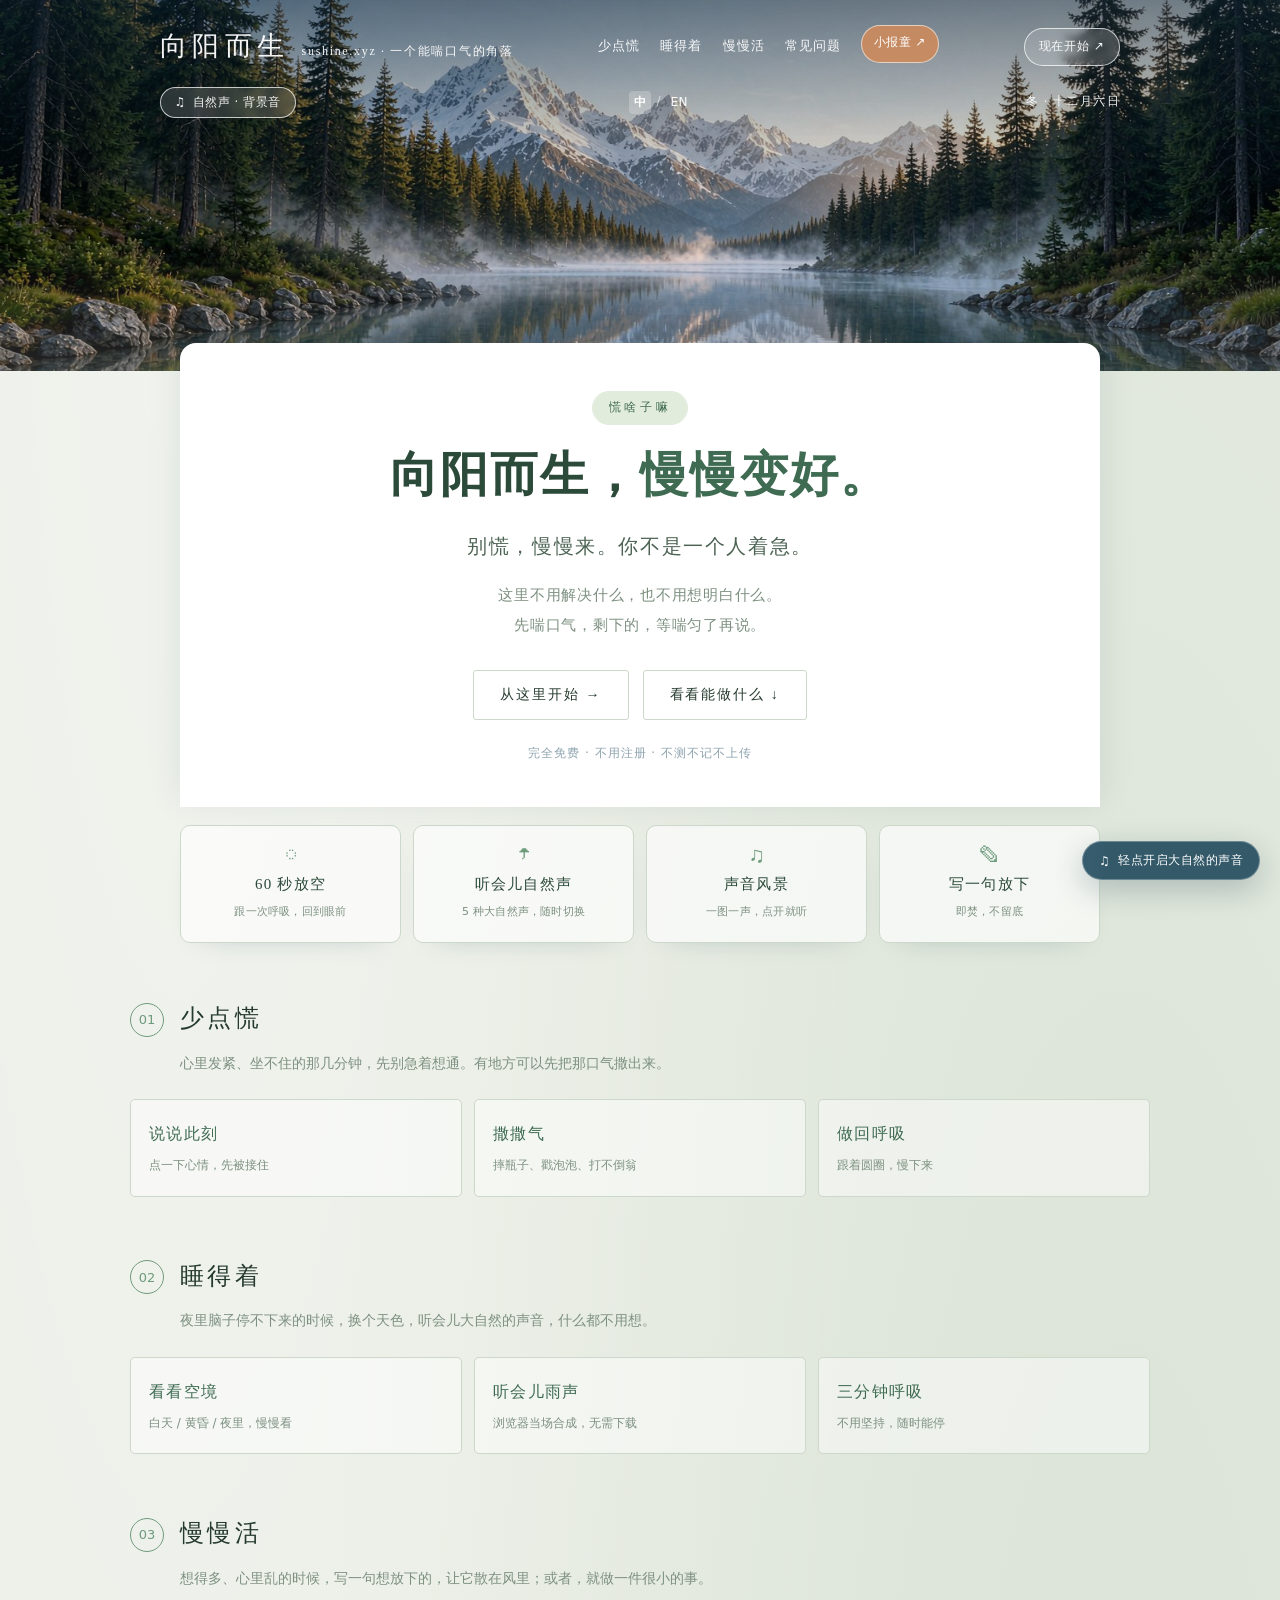
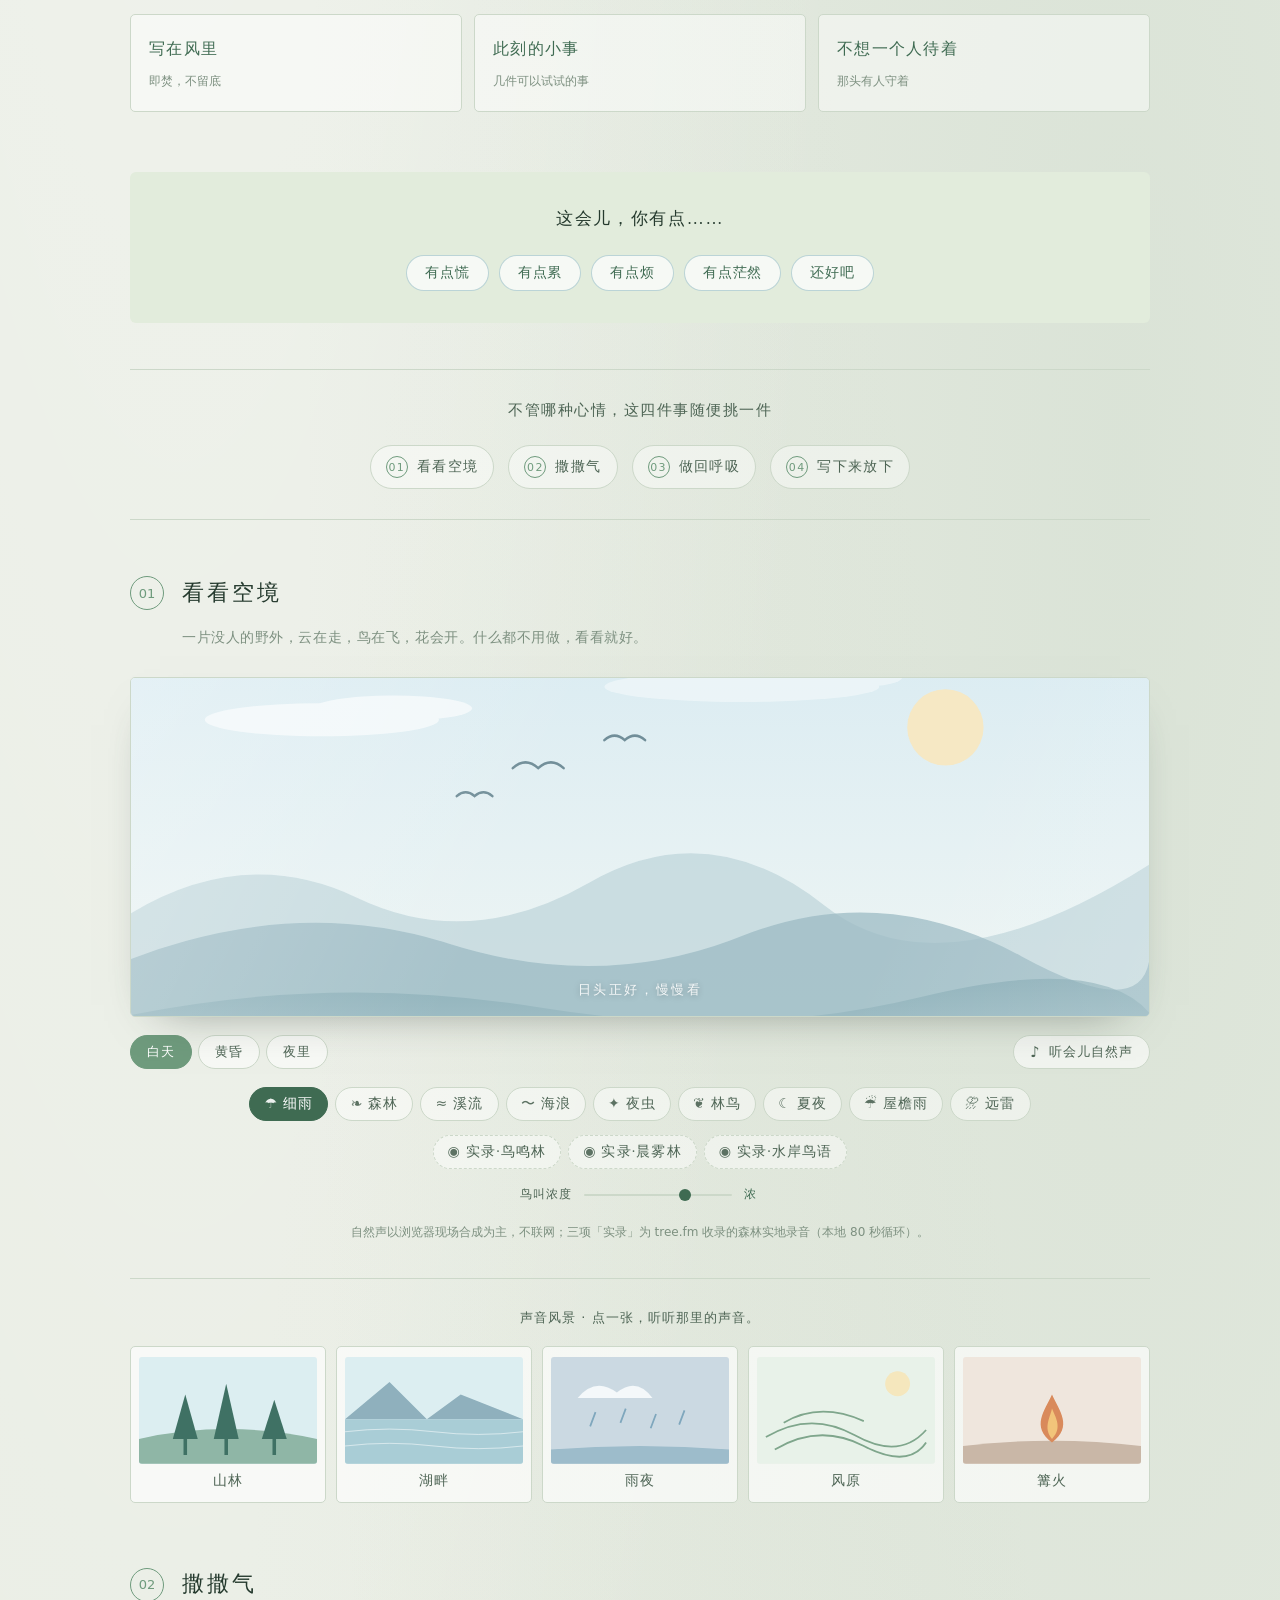
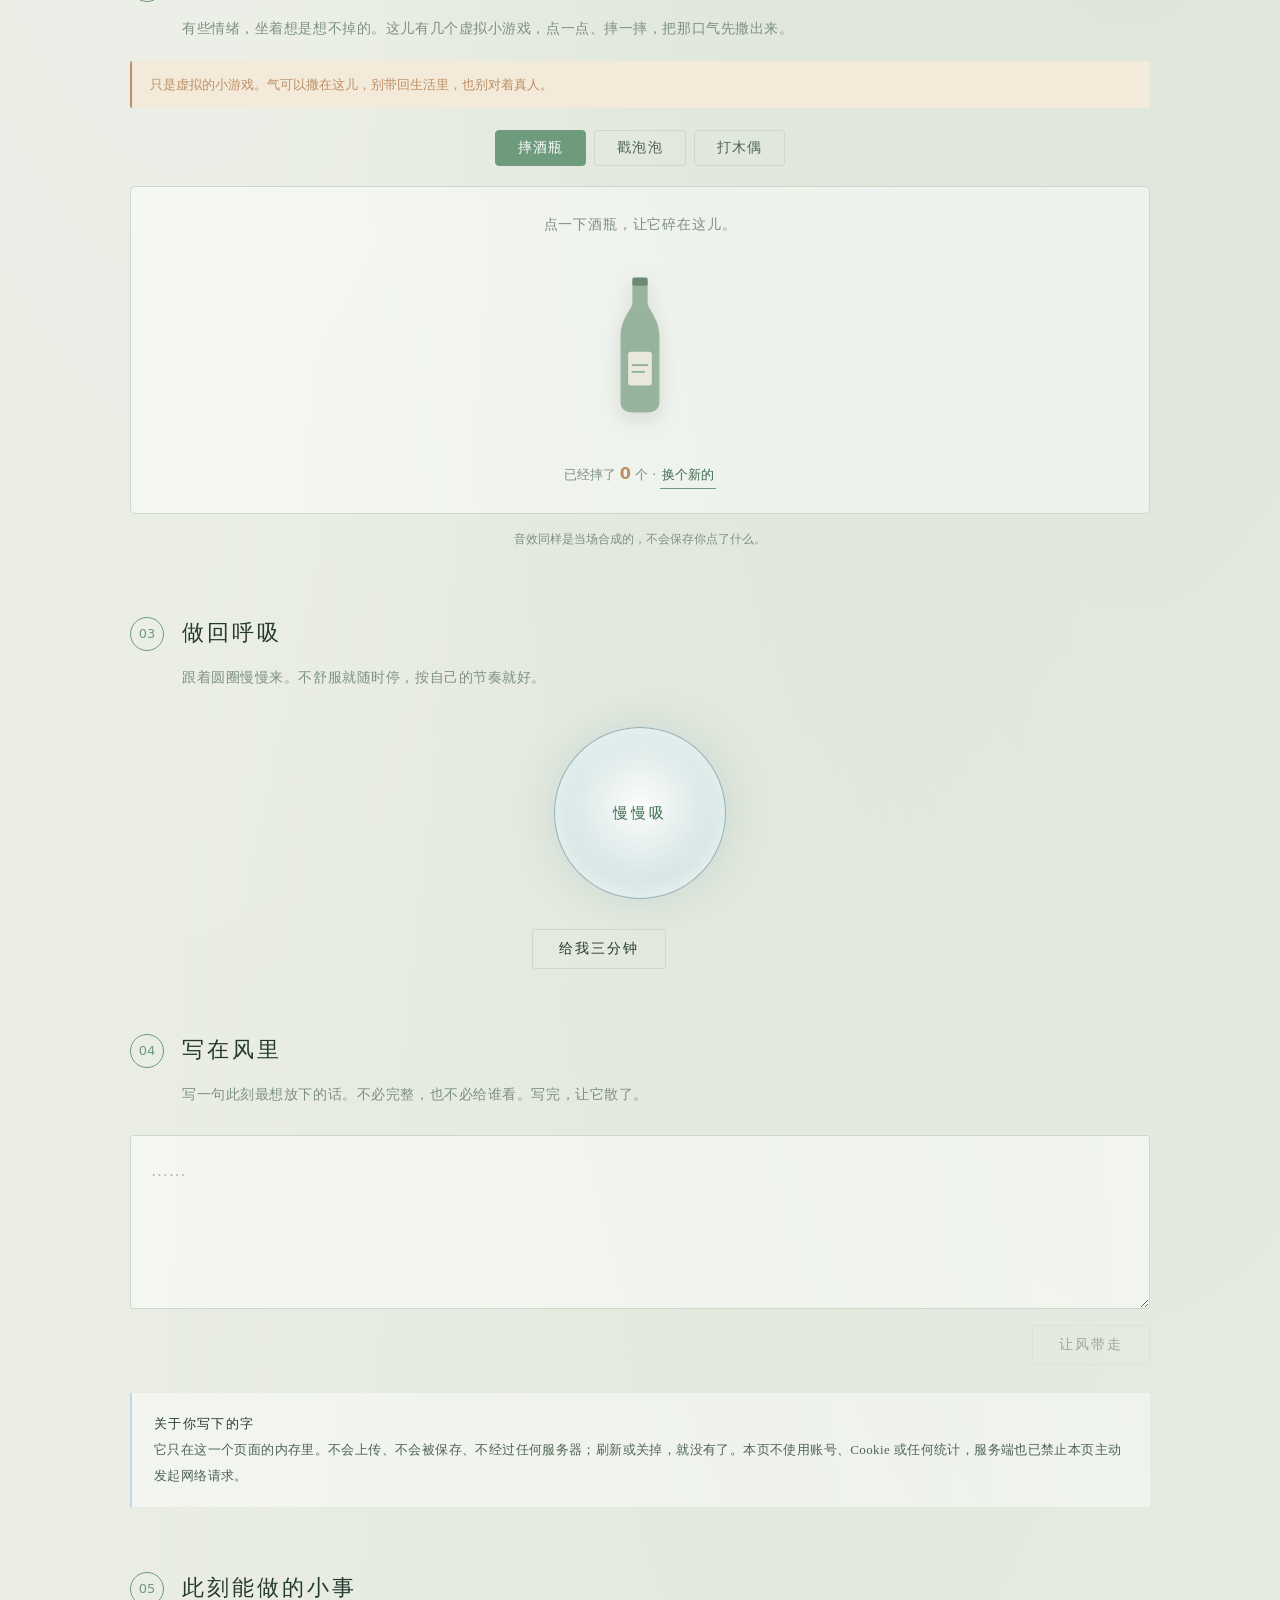
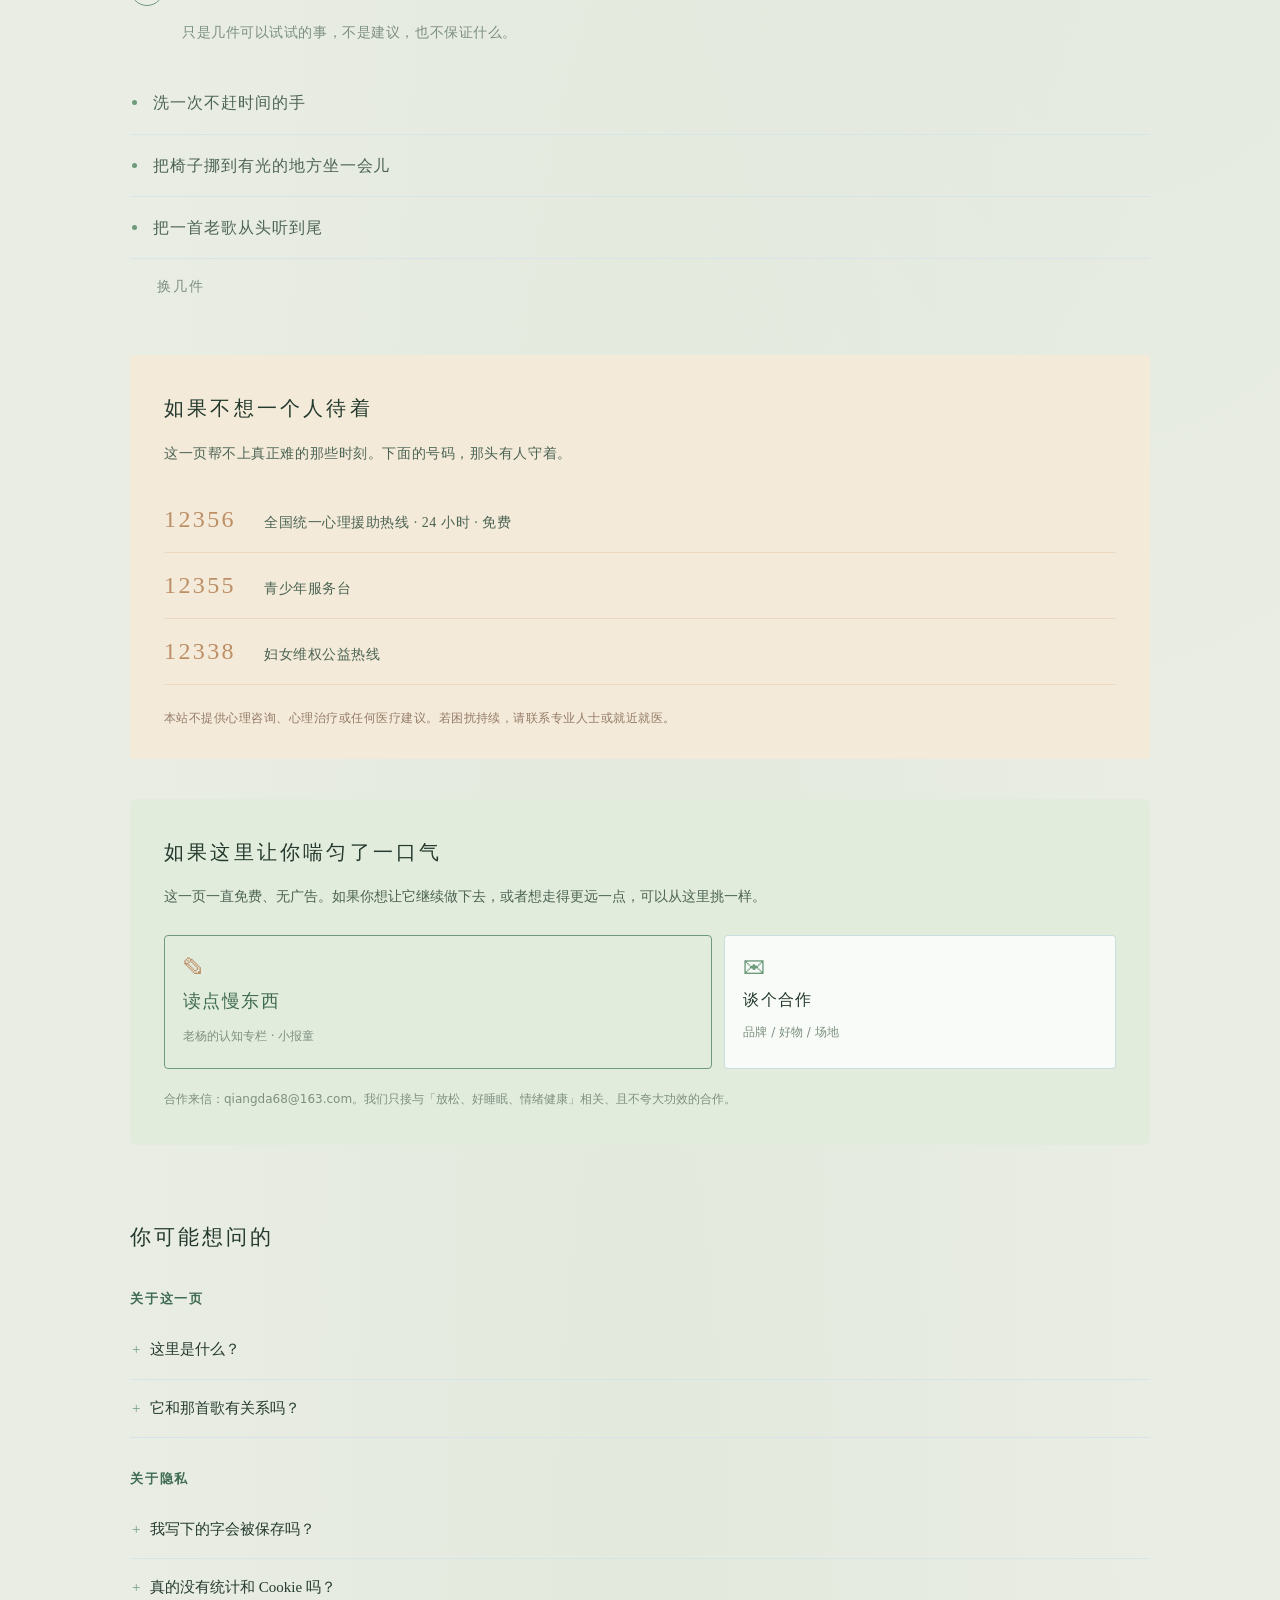
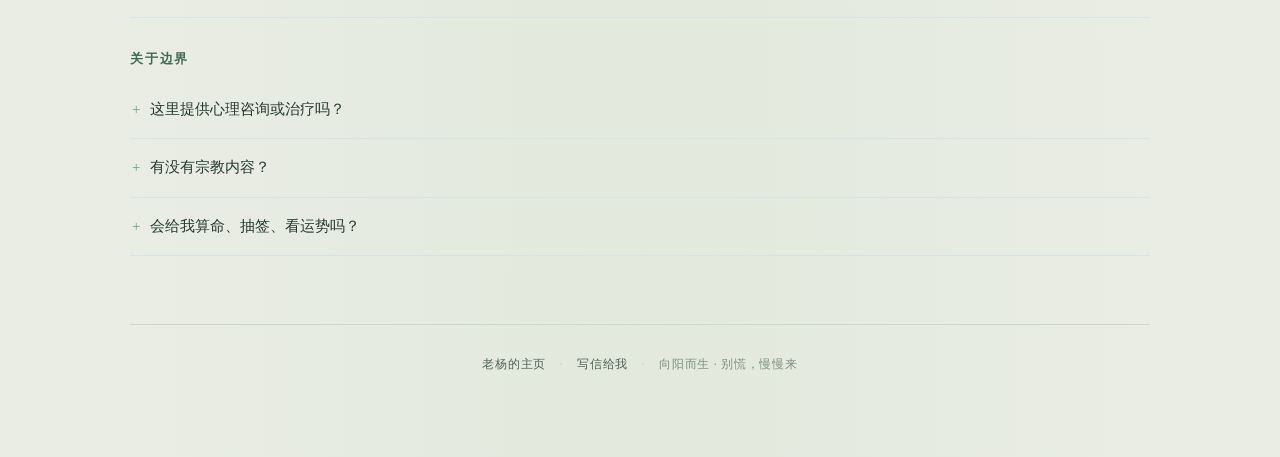
==== commit 64836b26: "refactor: merge duplicate nav, add numbered action menu with lead" ====
--- a/index.html
+++ b/index.html
@@ -18,7 +18,7 @@
 <meta name="twitter:description" content="一个不用注册就能喘口气的地方。进站就有大自然的声音，听听声音风景，慢慢变好。">
 <meta name="twitter:image" content="https://www.sushine.xyz/og-share.jpg">
 <link rel="icon" href="data:image/svg+xml,%3Csvg xmlns='http://www.w3.org/2000/svg' viewBox='0 0 64 64'%3E%3Crect width='64' height='64' rx='16' fill='%237f9c86'/%3E%3Ctext x='32' y='44' font-size='30' font-family='serif' text-anchor='middle' fill='%23fff'%3E%E6%85%A2%3C/text%3E%3C/svg%3E">
-<link rel="stylesheet" href="style.css?v=20261116j">
+<link rel="stylesheet" href="style.css?v=20261116k">
 </head>
 <body>
 <div class="paper paper--home">
@@ -73,12 +73,6 @@
     </div>
 
     <!-- ============ 三大需求分区（Calm: Stress less / Sleep more / Live mindfully） ============ -->
-    <div class="needs-nav" id="needs" aria-label="按需要选择">
-      <a href="#feelbetter"><span class="needs-ico" aria-hidden="true">◌</span><span>少点慌</span></a>
-      <a href="#sleep"><span class="needs-ico" aria-hidden="true">☾</span><span>睡得着</span></a>
-      <a href="#mindful"><span class="needs-ico" aria-hidden="true">✎</span><span>慢慢活</span></a>
-    </div>
-
     <section class="need-block" id="feelbetter">
       <div class="need-head">
         <span class="need-no">01</span>
@@ -138,12 +132,15 @@
     </section>
 
     <!-- ============ 解压方式导航 ============ -->
-    <nav class="room-nav" aria-label="解压方式">
-      <a href="#scene">看看空境</a>
-      <a href="#release">撒撒气</a>
-      <a href="#breathe">做回呼吸</a>
-      <a href="#write">写下来放下</a>
-    </nav>
+    <div class="room-nav-wrap">
+      <p class="room-nav-lead">不管哪种心情，这四件事随便挑一件</p>
+      <nav class="room-nav" aria-label="解压方式">
+        <a href="#scene"><span class="room-nav-no" aria-hidden="true">01</span><span>看看空境</span></a>
+        <a href="#release"><span class="room-nav-no" aria-hidden="true">02</span><span>撒撒气</span></a>
+        <a href="#breathe"><span class="room-nav-no" aria-hidden="true">03</span><span>做回呼吸</span></a>
+        <a href="#write"><span class="room-nav-no" aria-hidden="true">04</span><span>写下来放下</span></a>
+      </nav>
+    </div>
 
     <!-- ============ 空境：虚拟自然 ============ -->
     <section id="scene" class="block room">
@@ -496,7 +493,7 @@
   </div>
 </div>
 
-<script src="i18n.js?v=20261116j" defer></script>
-<script src="quiet.js?v=20261116j" defer></script>
+<script src="i18n.js?v=20261116k" defer></script>
+<script src="quiet.js?v=20261116k" defer></script>
 </body>
 </html>
--- a/style.css
+++ b/style.css
@@ -206,19 +206,6 @@
 .btn-ghost { border-color: transparent; color: var(--ink-soft); }
 
 /* ---------- 三大需求分区（Calm 式） ---------- */
-.needs-nav {
-  display: grid; grid-template-columns: repeat(3, 1fr); gap: 12px;
-  padding: 4px 0 44px; border-bottom: 1px solid var(--line);
-}
-.needs-nav a {
-  display: flex; align-items: center; justify-content: center; gap: 10px;
-  padding: 16px 10px; font-size: 15px; letter-spacing: 0.1em; color: var(--ink-soft);
-  background: rgba(255,255,255,0.42); border: 1px solid var(--line); border-radius: 5px;
-  transition: all 0.35s ease;
-}
-.needs-nav a:hover { border-color: var(--green); color: var(--green-deep); background: var(--green-soft); transform: translateY(-2px); }
-.needs-ico { font-size: 20px; color: var(--green); line-height: 1; }
-
 .need-block { padding: 52px 0 4px; scroll-margin-top: 20px; }
 .need-head { display: flex; gap: 16px; align-items: baseline; margin-bottom: 22px; }
 .need-no {
@@ -253,12 +240,29 @@
 .checkin-reply { margin: 20px 0 0; font-size: 15px; line-height: 1.9; color: var(--ink-soft); }
 
 /* ---------- room nav ---------- */
+.room-nav-wrap {
+  margin-top: 46px; padding: 26px 0 30px;
+  border-top: 1px solid var(--line); border-bottom: 1px solid var(--line);
+}
+.room-nav-lead {
+  margin: 0 0 20px; text-align: center; font-size: 15px;
+  letter-spacing: 0.1em; color: var(--ink-soft);
+}
 .room-nav {
-  display: flex; justify-content: center; flex-wrap: wrap; gap: 12px 28px;
-  padding: 30px 0 34px; border-bottom: 1px solid var(--line); margin-top: 46px;
-}
-.room-nav a { font-size: 14px; letter-spacing: 0.12em; color: var(--ink-soft); padding: 4px 2px; border-bottom: 1px solid transparent; transition: all 0.5s ease; }
-.room-nav a:hover { border-bottom-color: var(--ochre); color: var(--ochre); }
+  display: flex; justify-content: center; flex-wrap: wrap; gap: 14px;
+}
+.room-nav a {
+  display: inline-flex; align-items: center; gap: 9px;
+  font-size: 14px; letter-spacing: 0.1em; color: var(--ink-soft);
+  padding: 7px 15px; border: 1px solid var(--line); border-radius: 999px;
+  background: rgba(255,255,255,0.42); transition: all 0.35s ease;
+}
+.room-nav a:hover { border-color: var(--green); color: var(--green-deep); background: var(--green-soft); transform: translateY(-2px); }
+.room-nav-no {
+  font-family: var(--sans); font-size: 11px; line-height: 1; color: var(--green);
+  border: 1px solid var(--green); border-radius: 50%;
+  width: 22px; height: 22px; display: inline-flex; align-items: center; justify-content: center;
+}
 
 /* ---------- block / room ---------- */
 .block { padding: 52px 0 8px; scroll-margin-top: 24px; }
@@ -561,7 +565,6 @@
   .hero-body { margin: -18px 12px 0; padding: 34px 20px 30px; }
   .scape-grid { grid-template-columns: repeat(3, 1fr); }
   .quick-grid { grid-template-columns: repeat(2, 1fr); }
-  .needs-nav { grid-template-columns: 1fr; }
   .need-cards { grid-template-columns: 1fr; }
 }
 @media (max-width: 640px) {
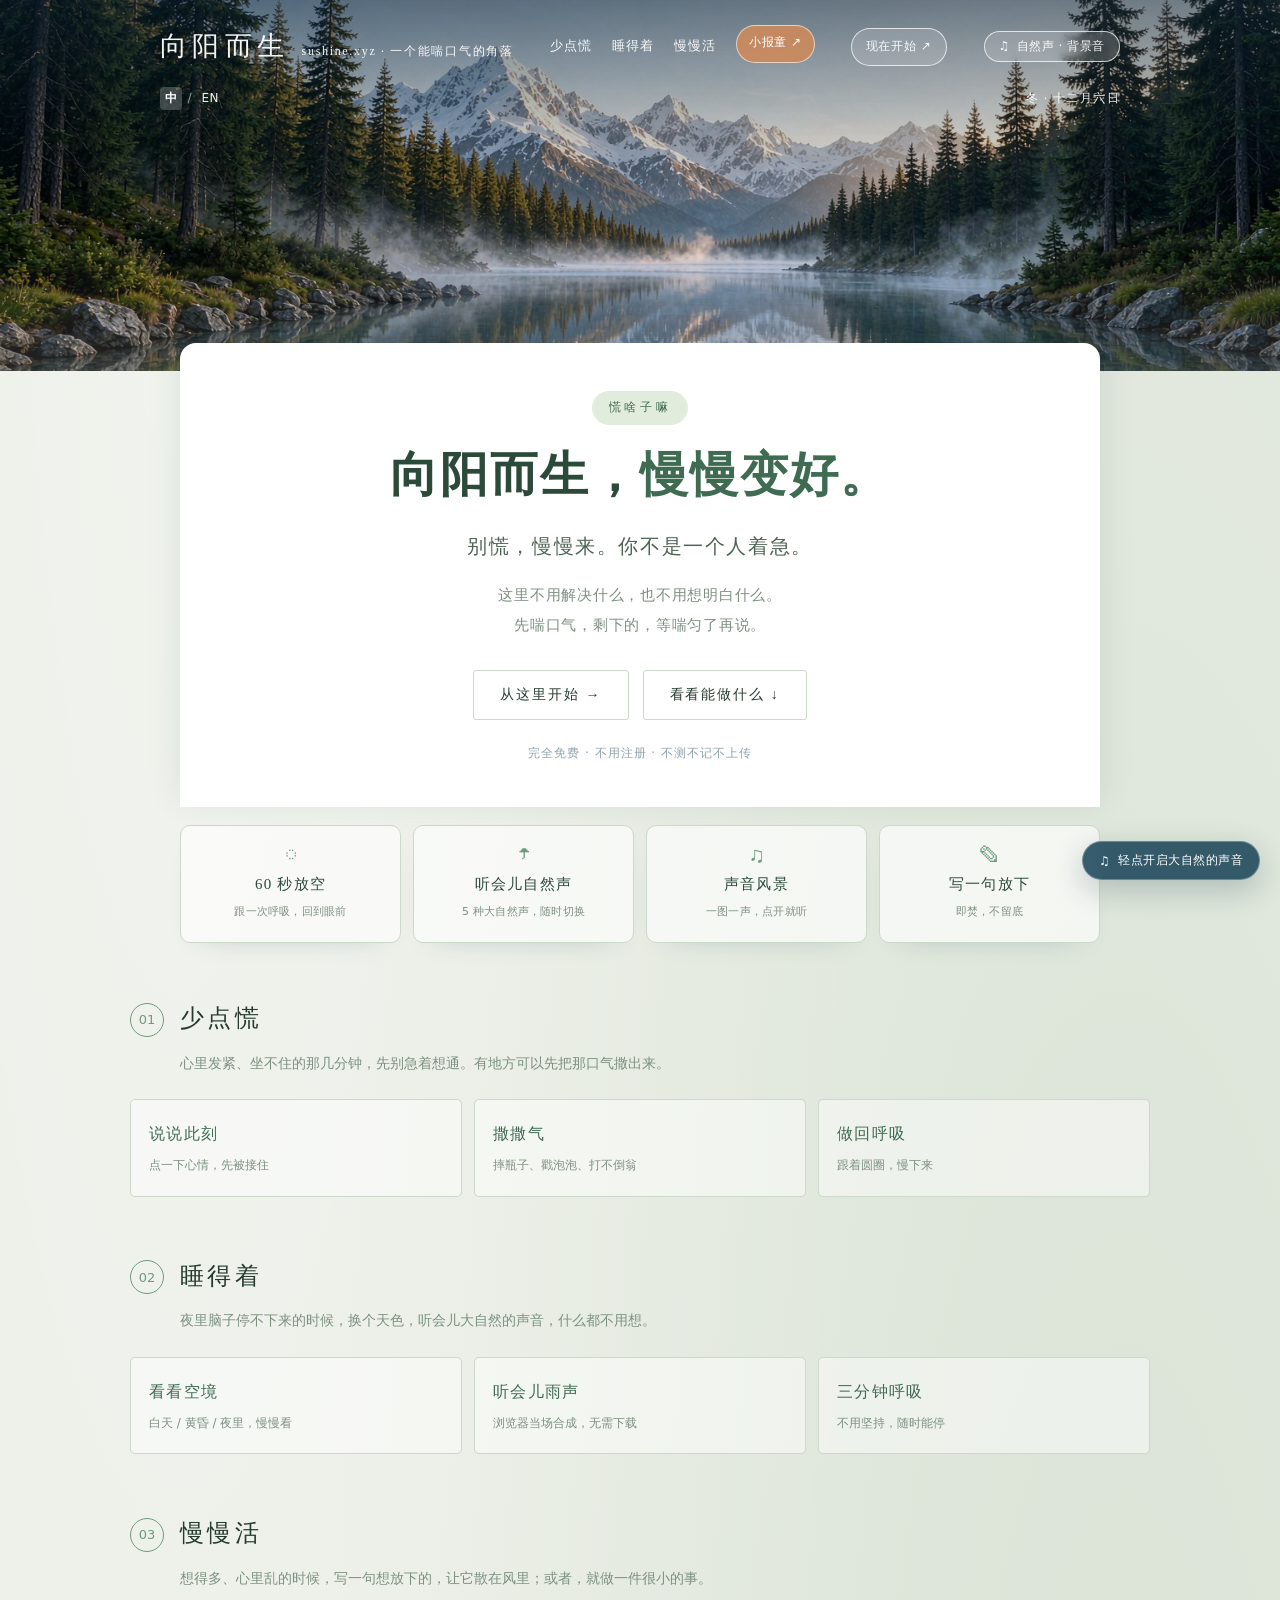
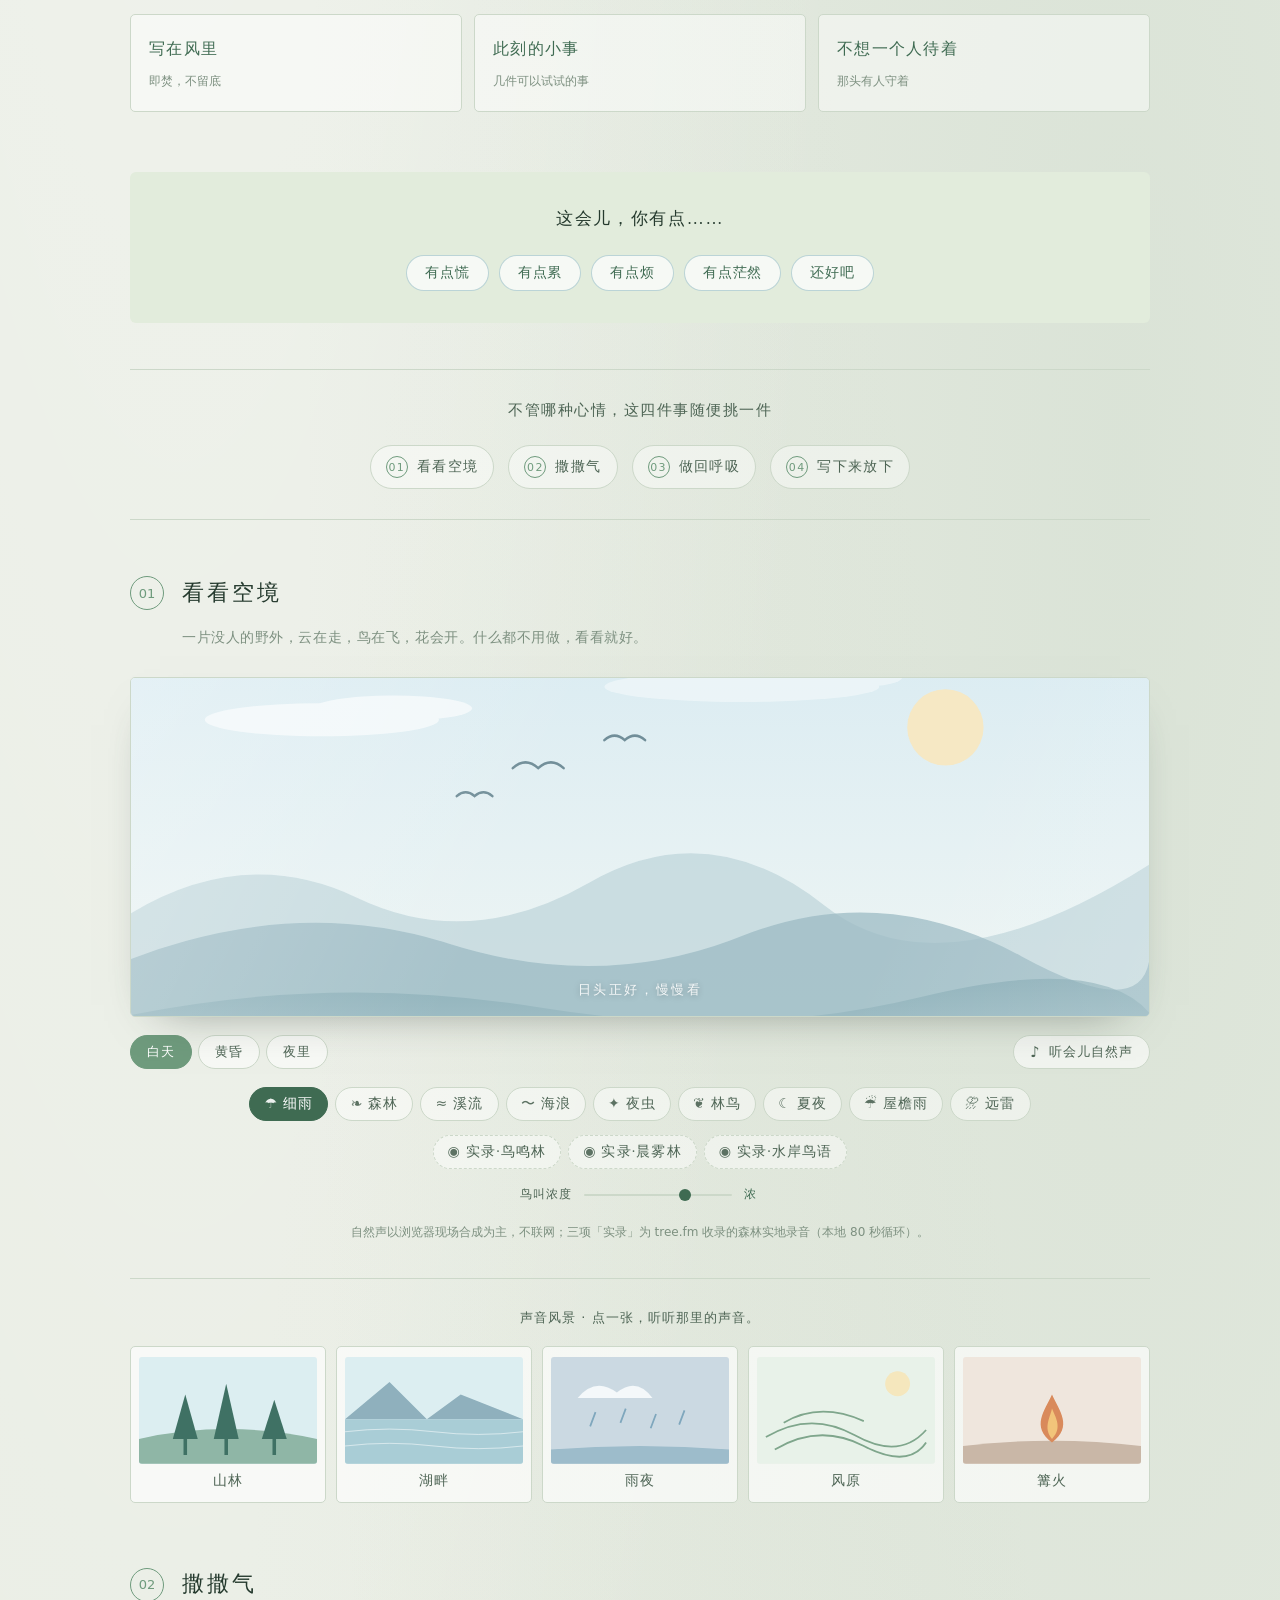
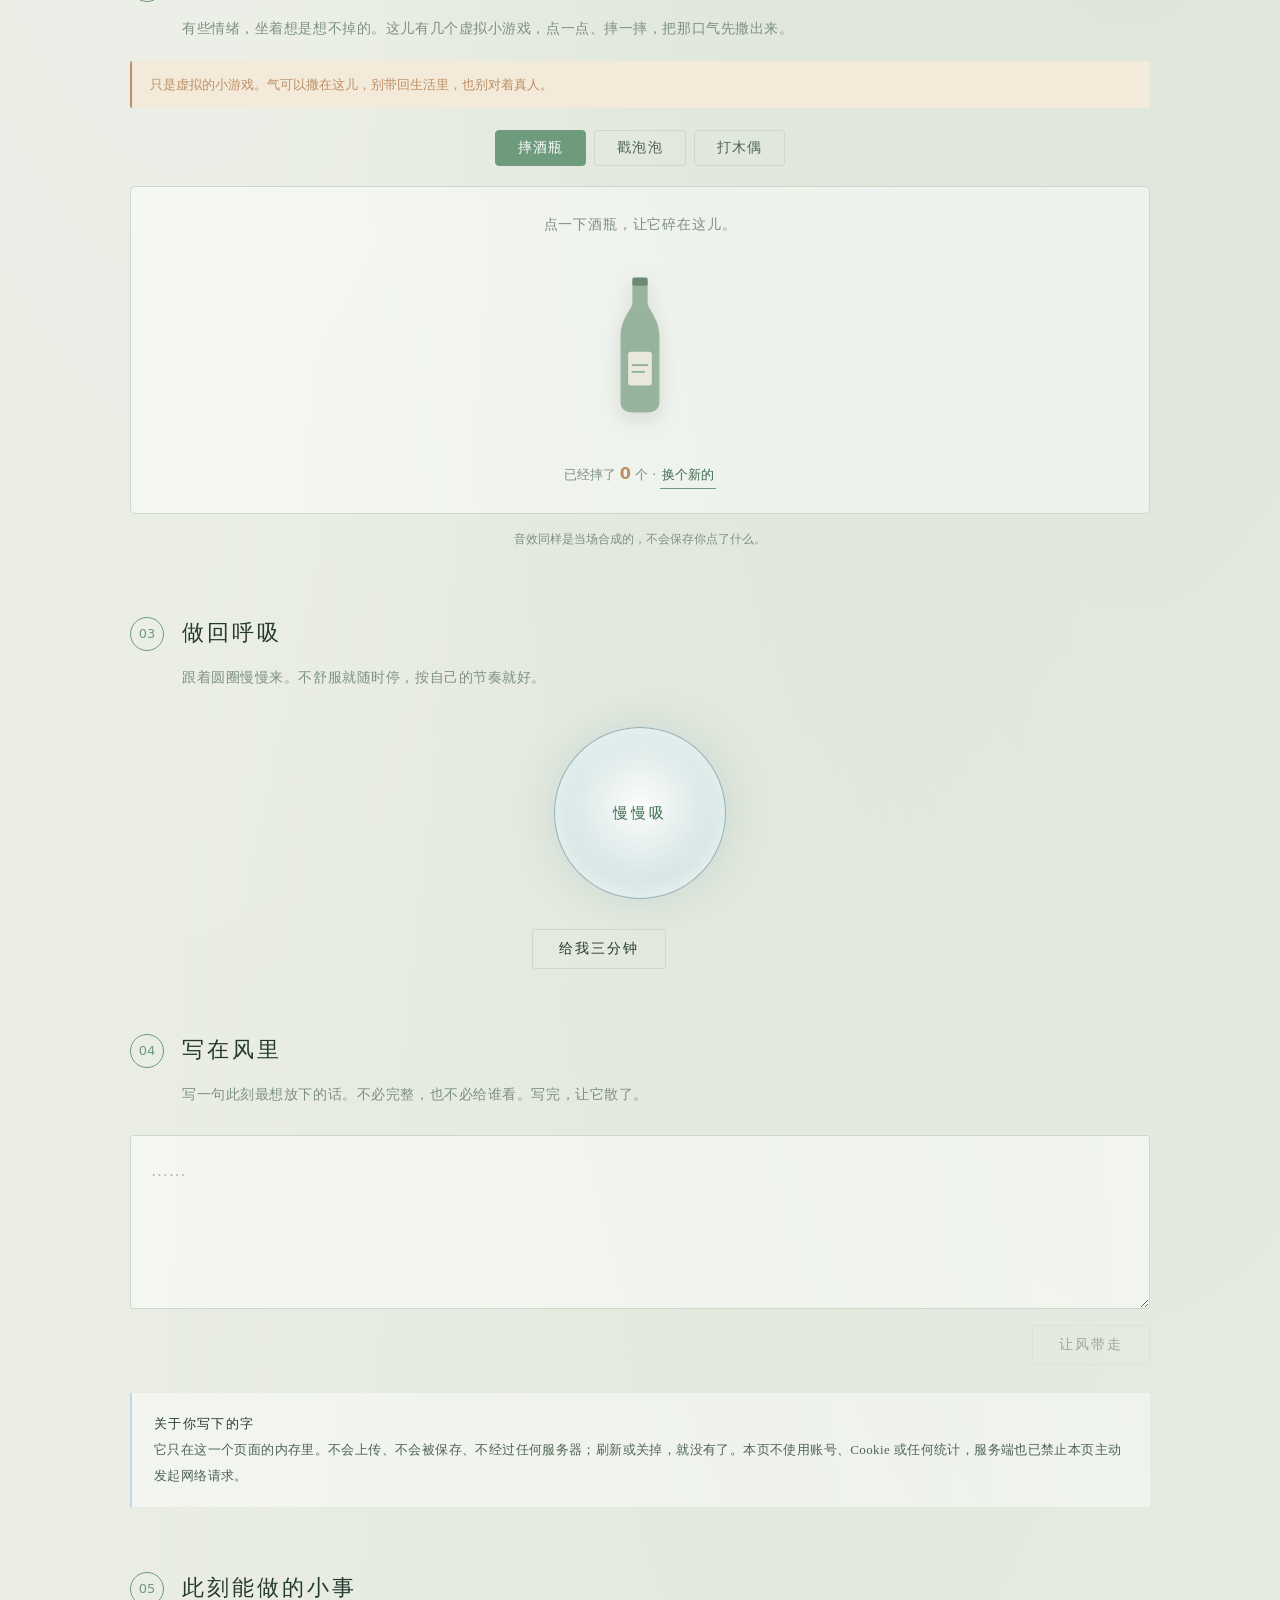
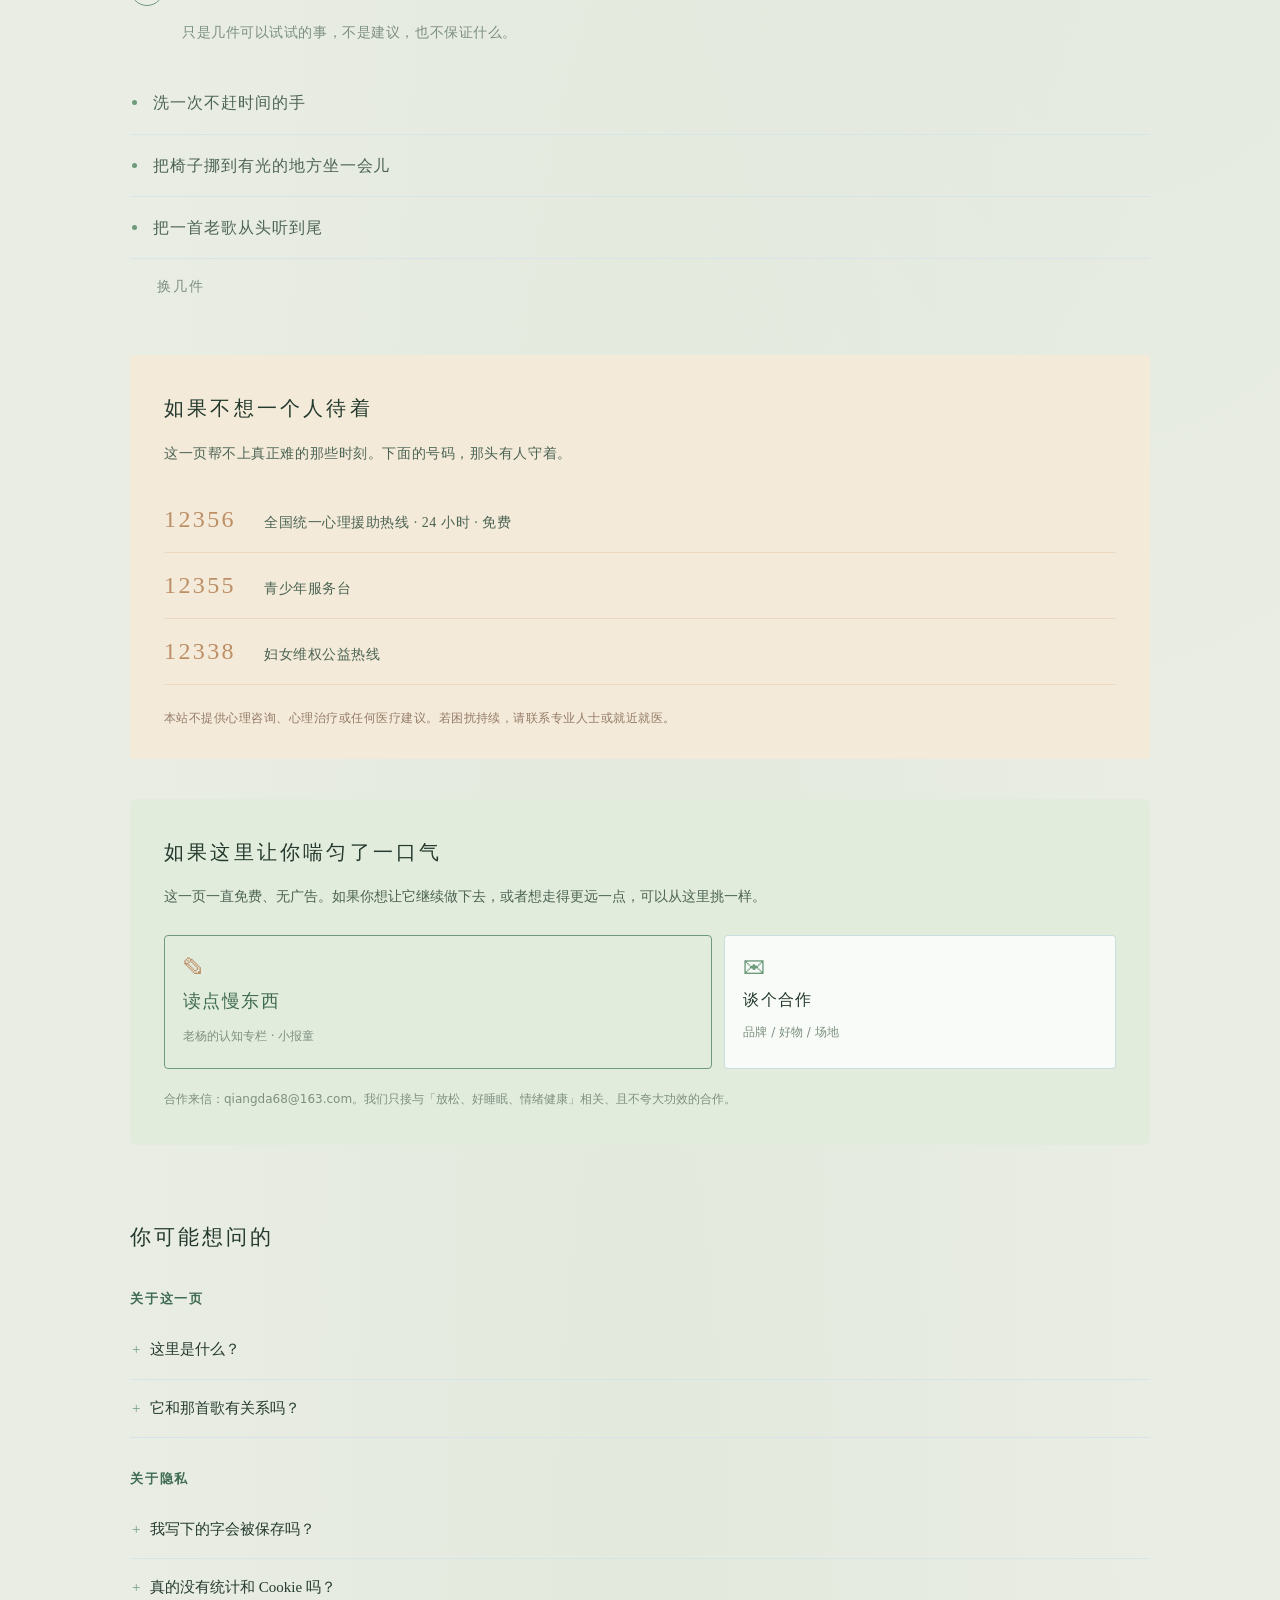
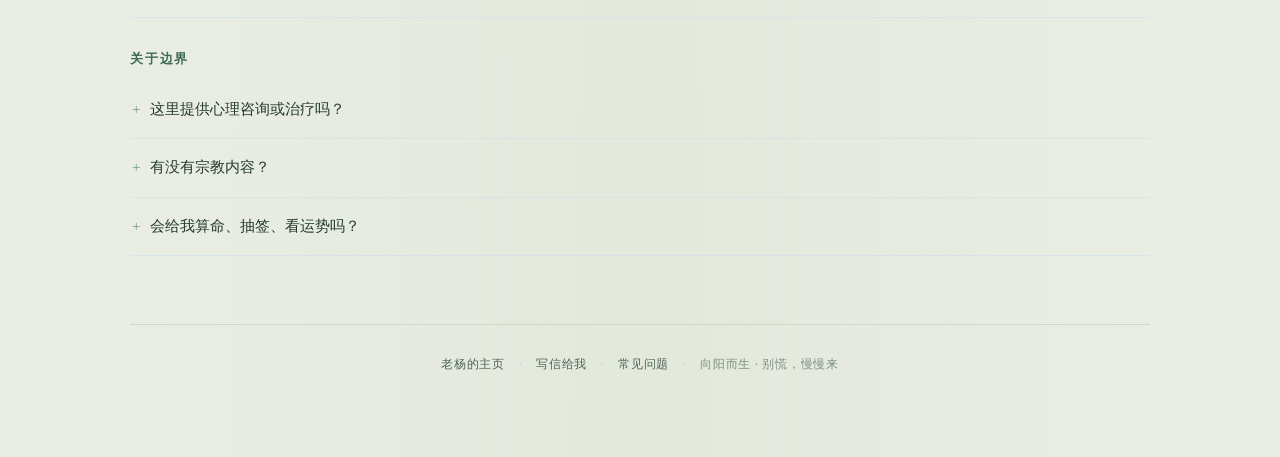
==== commit 6d728bb0: "nav: move FAQ link from topbar to footer" ====
--- a/index.html
+++ b/index.html
@@ -18,7 +18,7 @@
 <meta name="twitter:description" content="一个不用注册就能喘口气的地方。进站就有大自然的声音，听听声音风景，慢慢变好。">
 <meta name="twitter:image" content="https://www.sushine.xyz/og-share.jpg">
 <link rel="icon" href="data:image/svg+xml,%3Csvg xmlns='http://www.w3.org/2000/svg' viewBox='0 0 64 64'%3E%3Crect width='64' height='64' rx='16' fill='%237f9c86'/%3E%3Ctext x='32' y='44' font-size='30' font-family='serif' text-anchor='middle' fill='%23fff'%3E%E6%85%A2%3C/text%3E%3C/svg%3E">
-<link rel="stylesheet" href="style.css?v=20261116k">
+<link rel="stylesheet" href="style.css?v=20261116l">
 </head>
 <body>
 <div class="paper paper--home">
@@ -38,7 +38,6 @@
             <a href="#feelbetter">少点慌</a>
             <a href="#sleep">睡得着</a>
             <a href="#mindful">慢慢活</a>
-            <a href="#faq">常见问题</a>
             <a class="nav-xiaobot" href="https://xiaobot.net/p/sunshine666?refer=e5d7cf56-1180-4924-821c-54822c2bc446" target="_blank" rel="noopener noreferrer"><span>小报童</span> <span aria-hidden="true">↗</span></a>
           </nav>
           <a class="topbar-cta" href="#checkin">现在开始 <span aria-hidden="true">↗</span></a>
@@ -474,6 +473,8 @@
       <span class="dot">·</span>
       <a href="mailto:qiangda68@163.com">写信给我</a>
       <span class="dot">·</span>
+      <a href="#faq">常见问题</a>
+      <span class="dot">·</span>
       <span>向阳而生 · 别慌，慢慢来</span>
     </p>
   </footer>
@@ -493,7 +494,7 @@
   </div>
 </div>
 
-<script src="i18n.js?v=20261116k" defer></script>
-<script src="quiet.js?v=20261116k" defer></script>
+<script src="i18n.js?v=20261116l" defer></script>
+<script src="quiet.js?v=20261116l" defer></script>
 </body>
 </html>
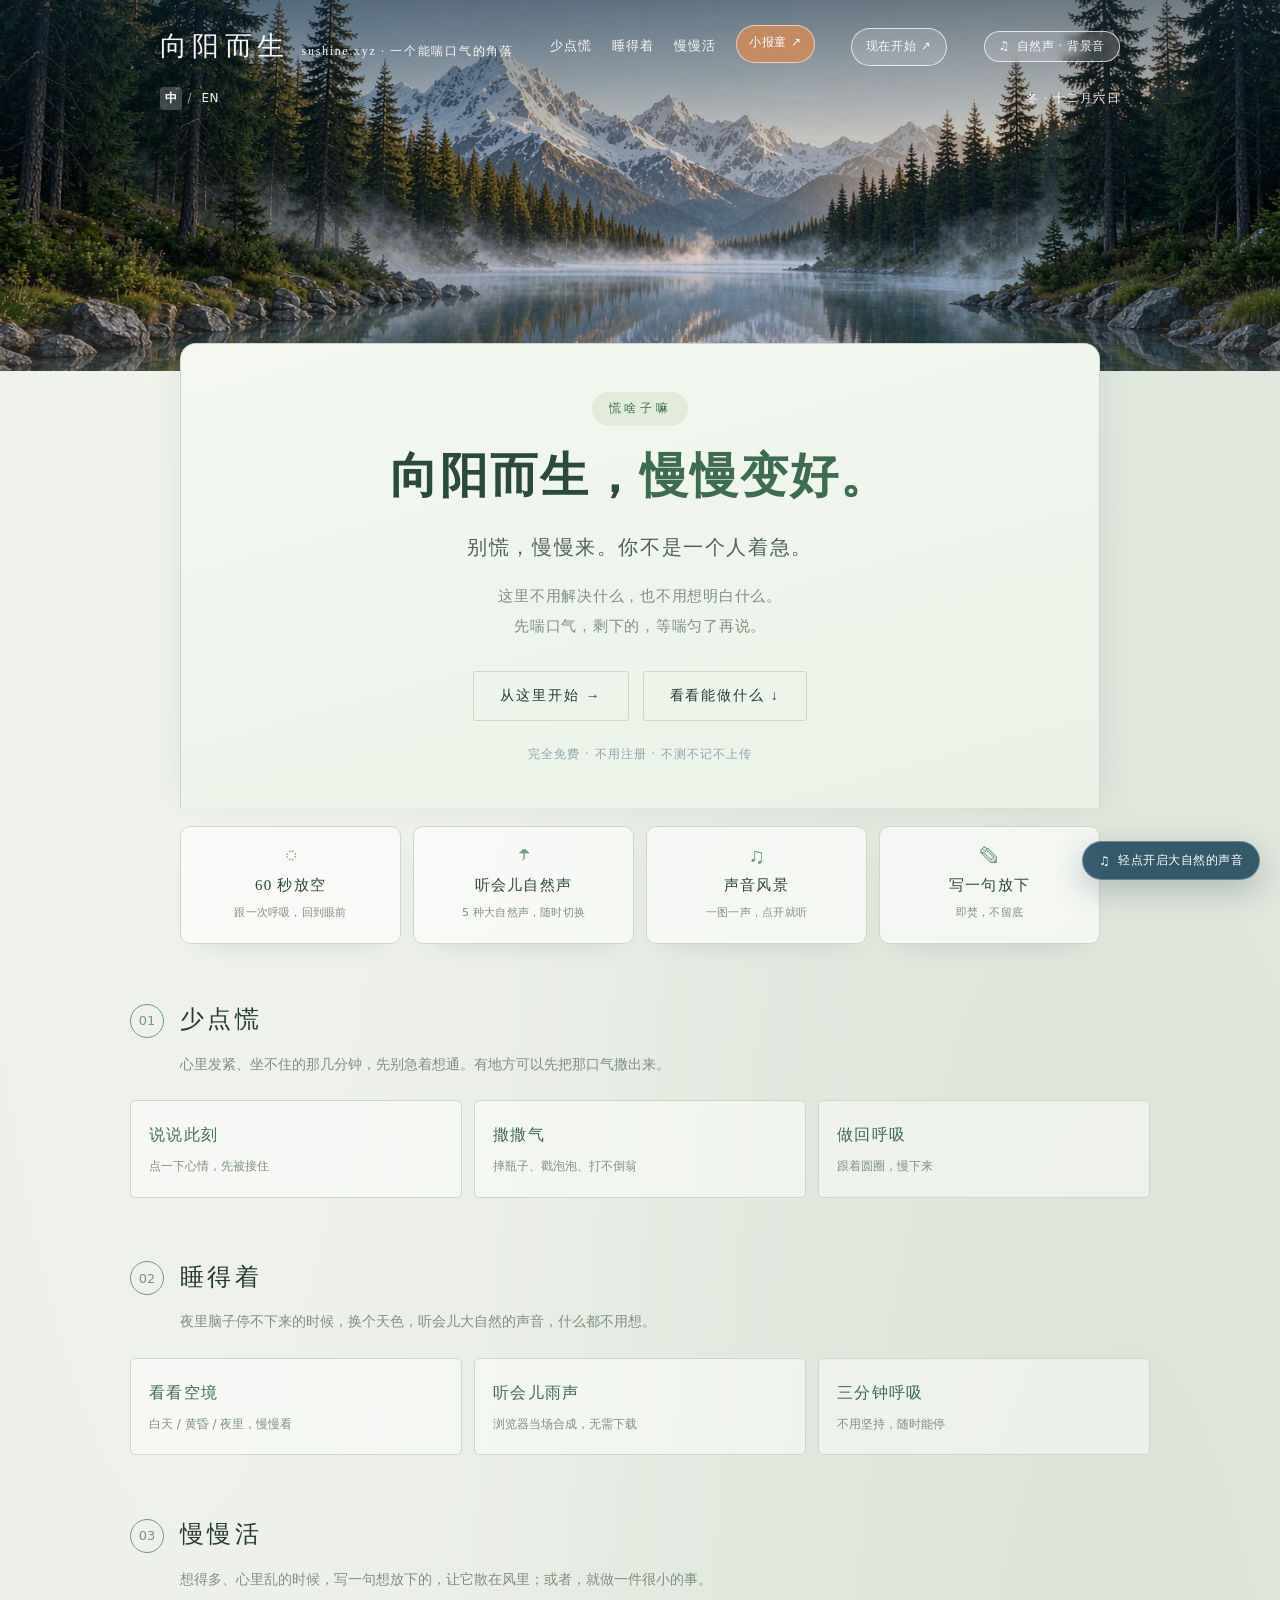
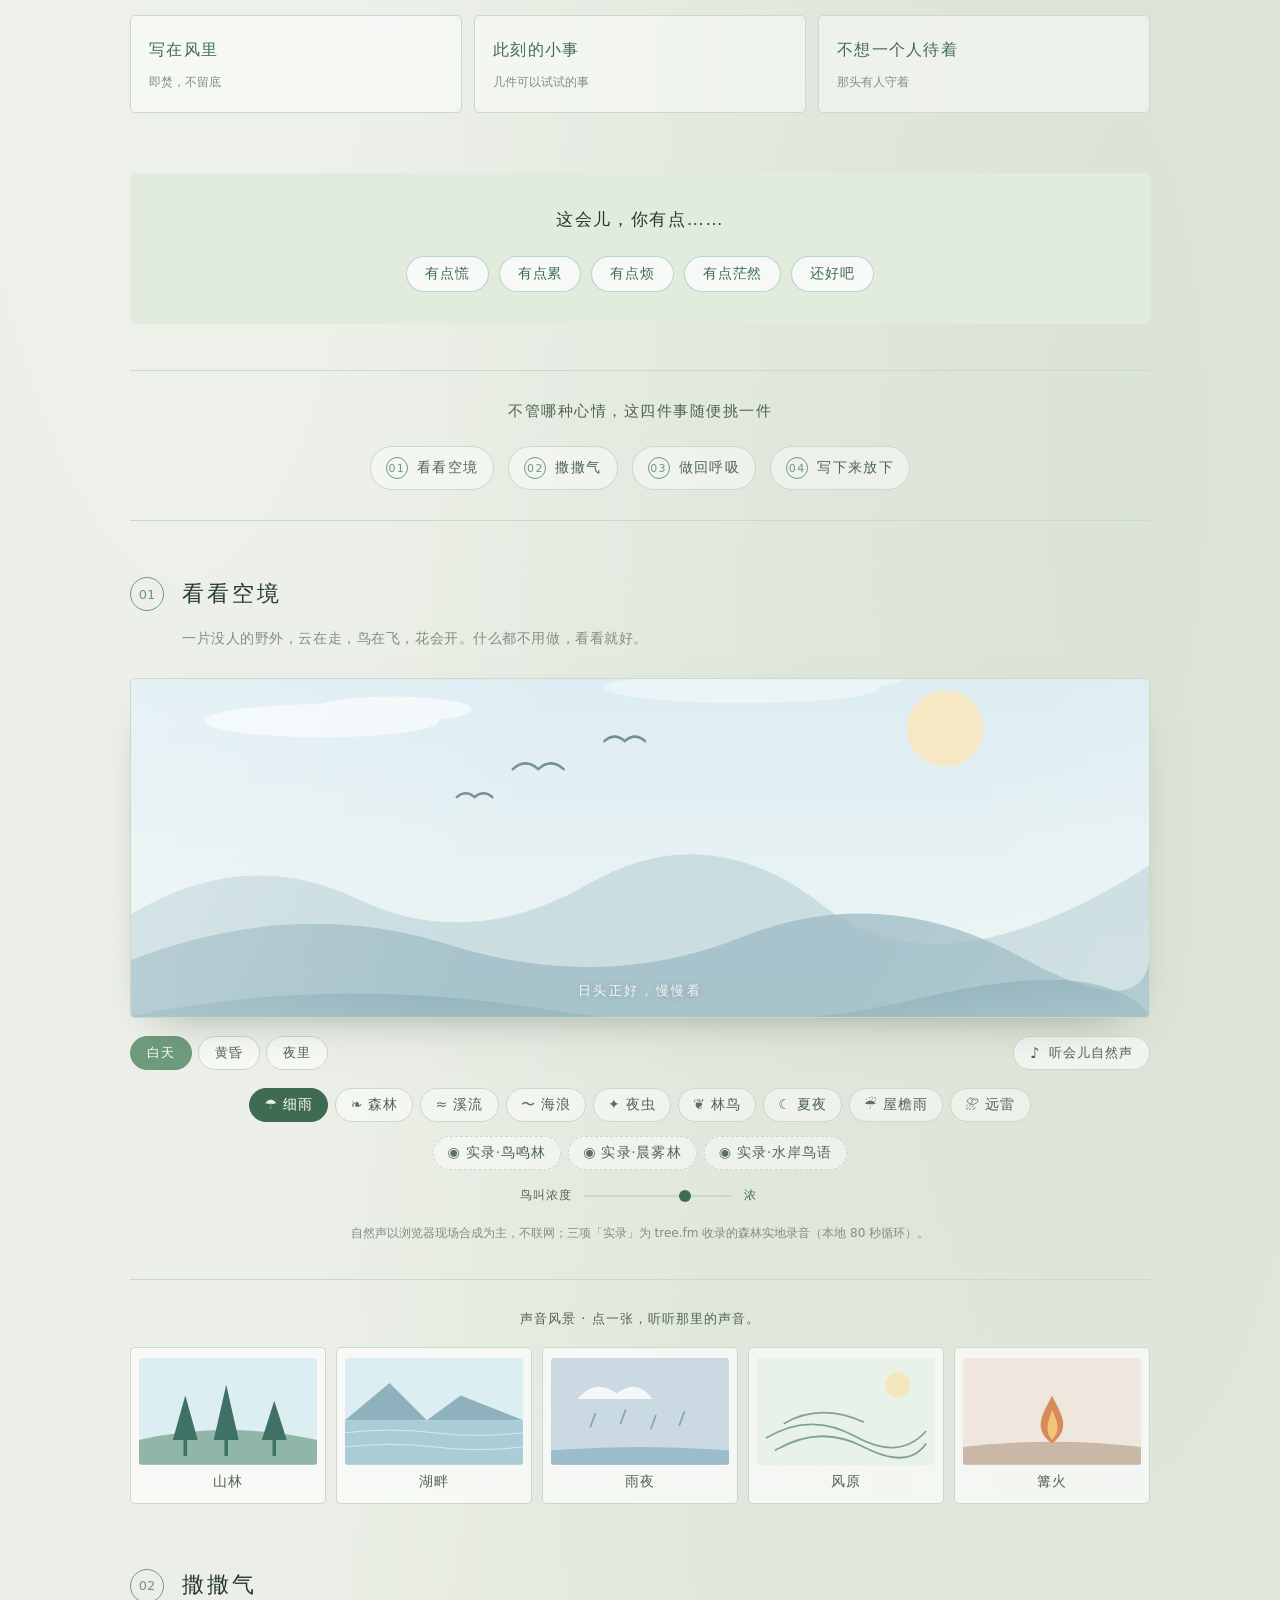
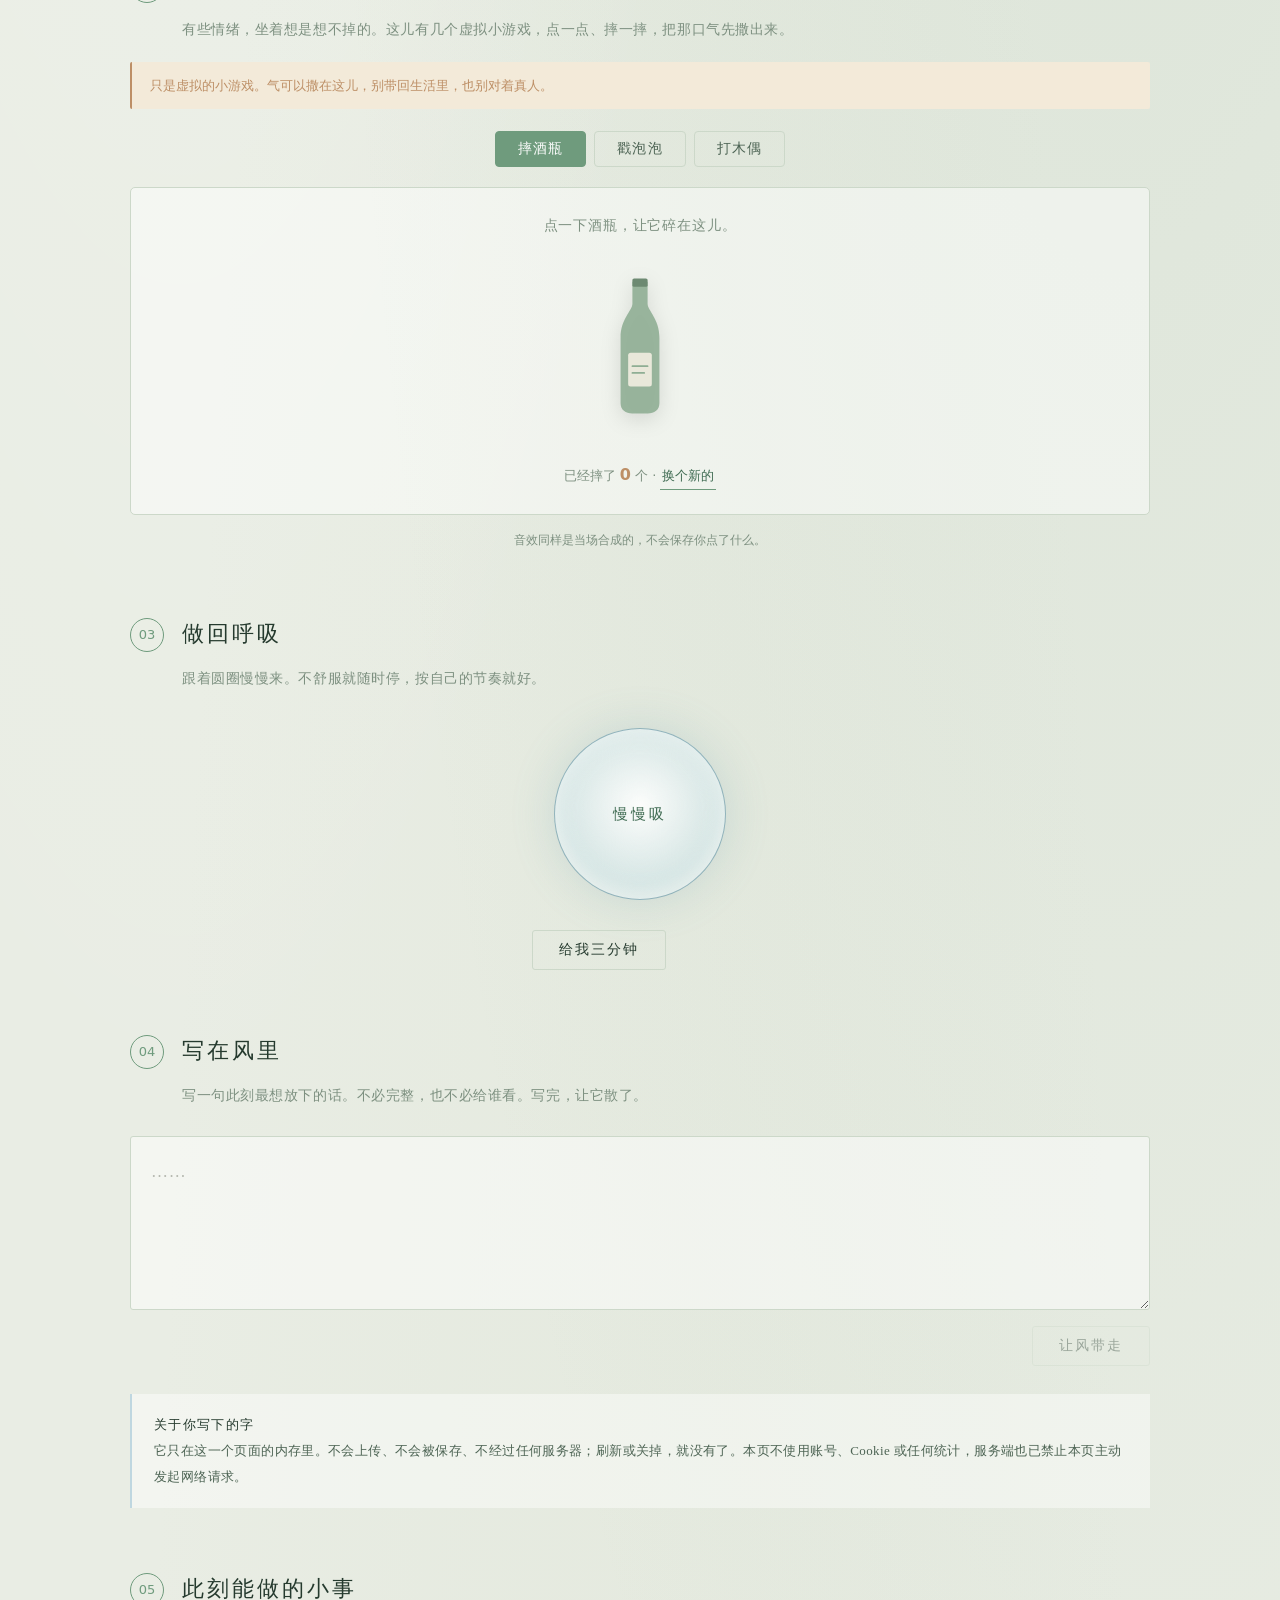
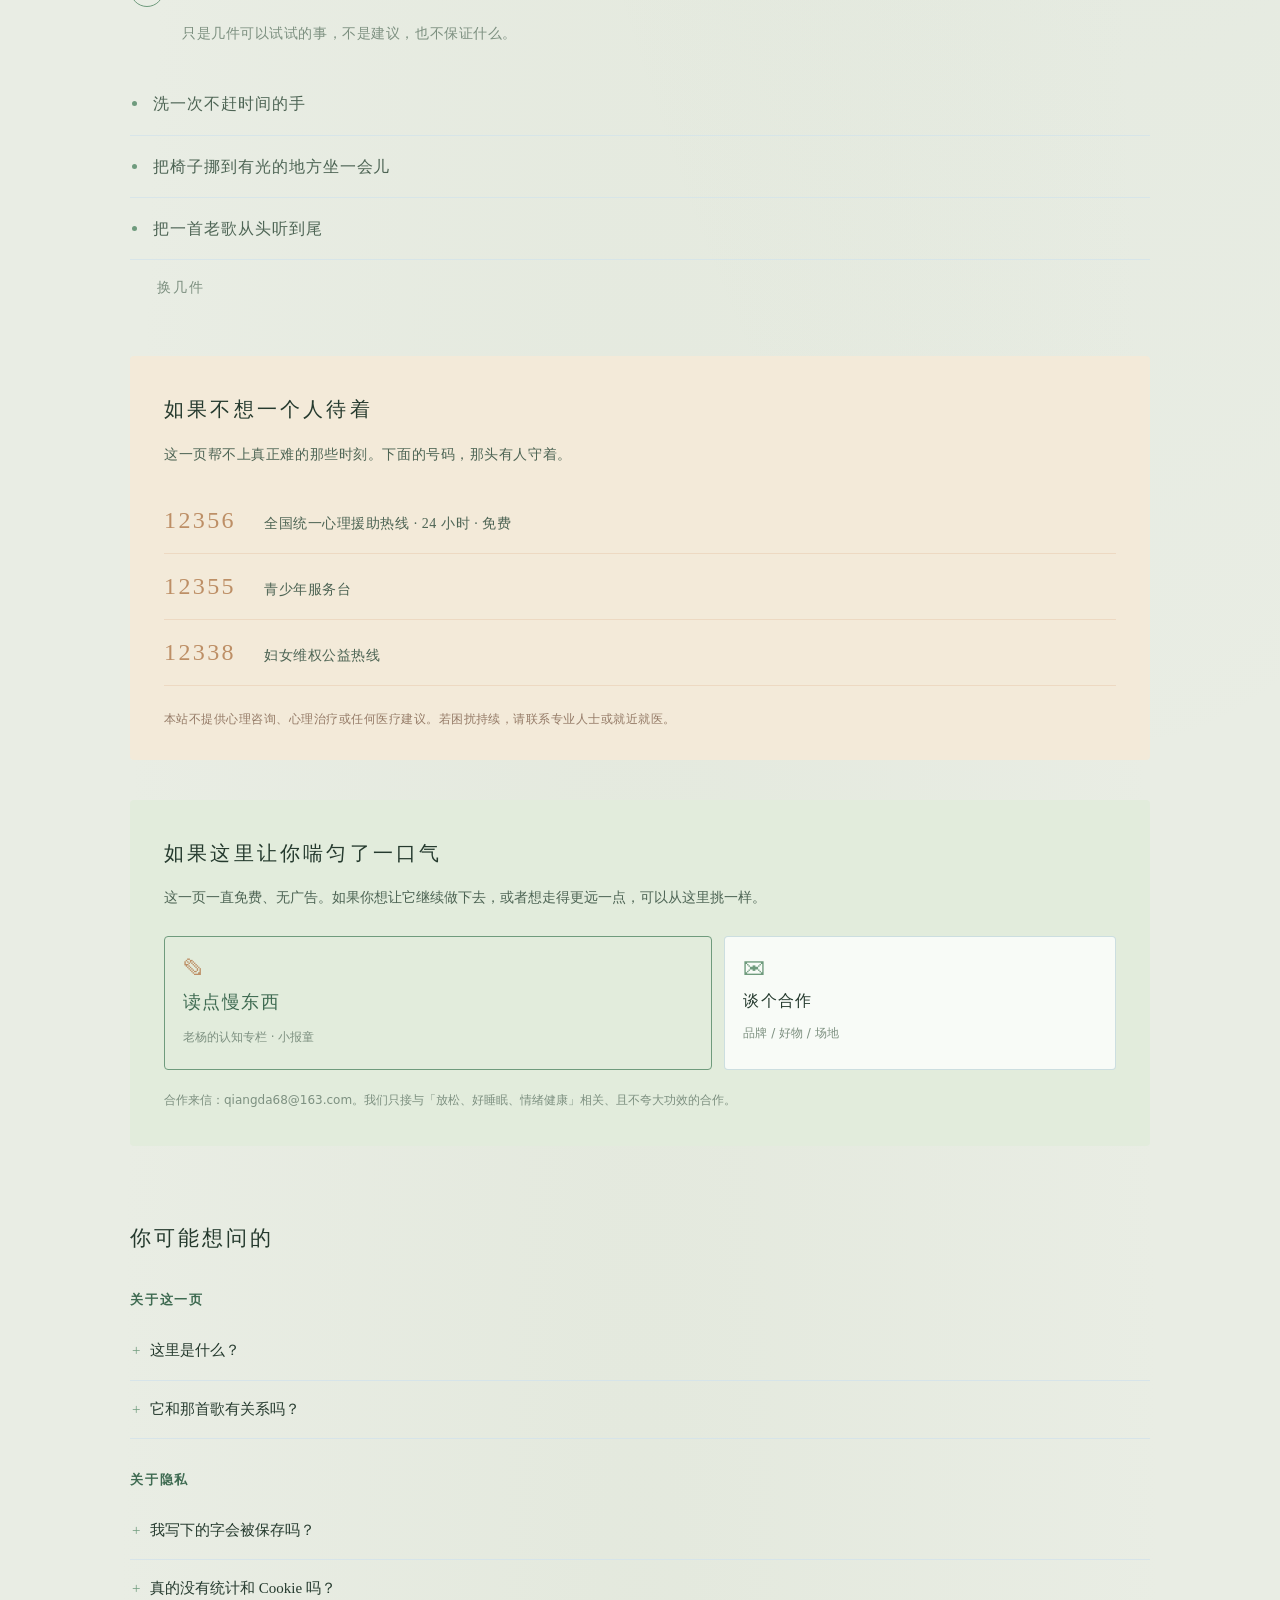
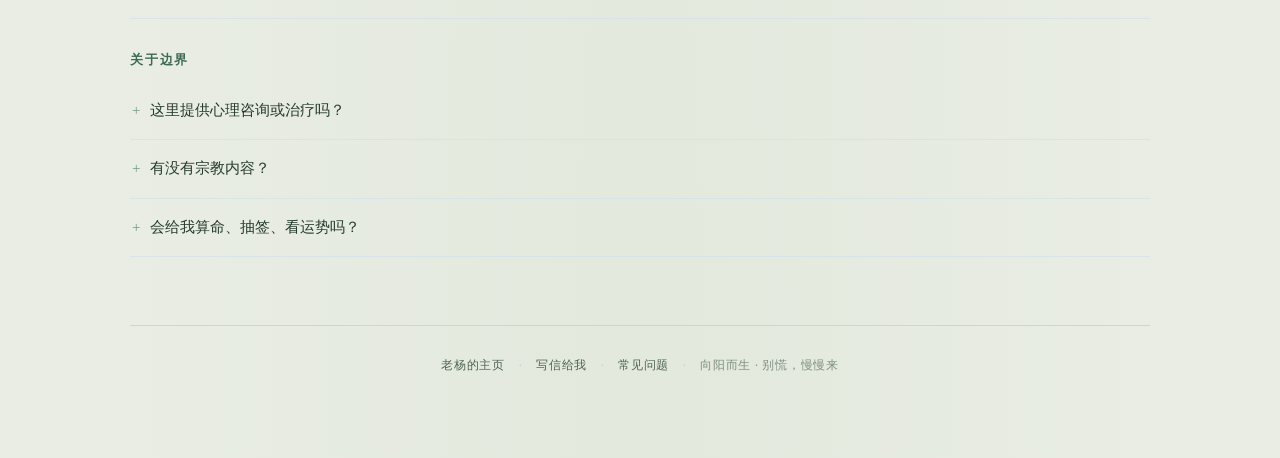
==== commit 5b2be5ef: "style: replace white hero card with fresh mist-green gradient" ====
--- a/index.html
+++ b/index.html
@@ -18,7 +18,7 @@
 <meta name="twitter:description" content="一个不用注册就能喘口气的地方。进站就有大自然的声音，听听声音风景，慢慢变好。">
 <meta name="twitter:image" content="https://www.sushine.xyz/og-share.jpg">
 <link rel="icon" href="data:image/svg+xml,%3Csvg xmlns='http://www.w3.org/2000/svg' viewBox='0 0 64 64'%3E%3Crect width='64' height='64' rx='16' fill='%237f9c86'/%3E%3Ctext x='32' y='44' font-size='30' font-family='serif' text-anchor='middle' fill='%23fff'%3E%E6%85%A2%3C/text%3E%3C/svg%3E">
-<link rel="stylesheet" href="style.css?v=20261116l">
+<link rel="stylesheet" href="style.css?v=20261116m">
 </head>
 <body>
 <div class="paper paper--home">
@@ -494,7 +494,7 @@
   </div>
 </div>
 
-<script src="i18n.js?v=20261116l" defer></script>
-<script src="quiet.js?v=20261116l" defer></script>
+<script src="i18n.js?v=20261116m" defer></script>
+<script src="quiet.js?v=20261116m" defer></script>
 </body>
 </html>
--- a/style.css
+++ b/style.css
@@ -179,8 +179,10 @@
   position: relative; z-index: 1;
   max-width: 920px; margin: -28px auto 0;
   padding: 46px 32px 42px;
-  background: #fff; border-radius: 16px 16px 0 0;
-  box-shadow: 0 -8px 34px rgba(24,67,88,0.10);
+  background: linear-gradient(165deg, #f4f8f0 0%, #eaf2e7 100%);
+  border: 1px solid var(--line); border-bottom: 0;
+  border-radius: 16px 16px 0 0;
+  box-shadow: 0 -8px 34px rgba(24,67,88,0.08);
 }
 .hero-body .hero-kicker { background: var(--green-soft); border-color: var(--green-soft); color: var(--green-deep); }
 
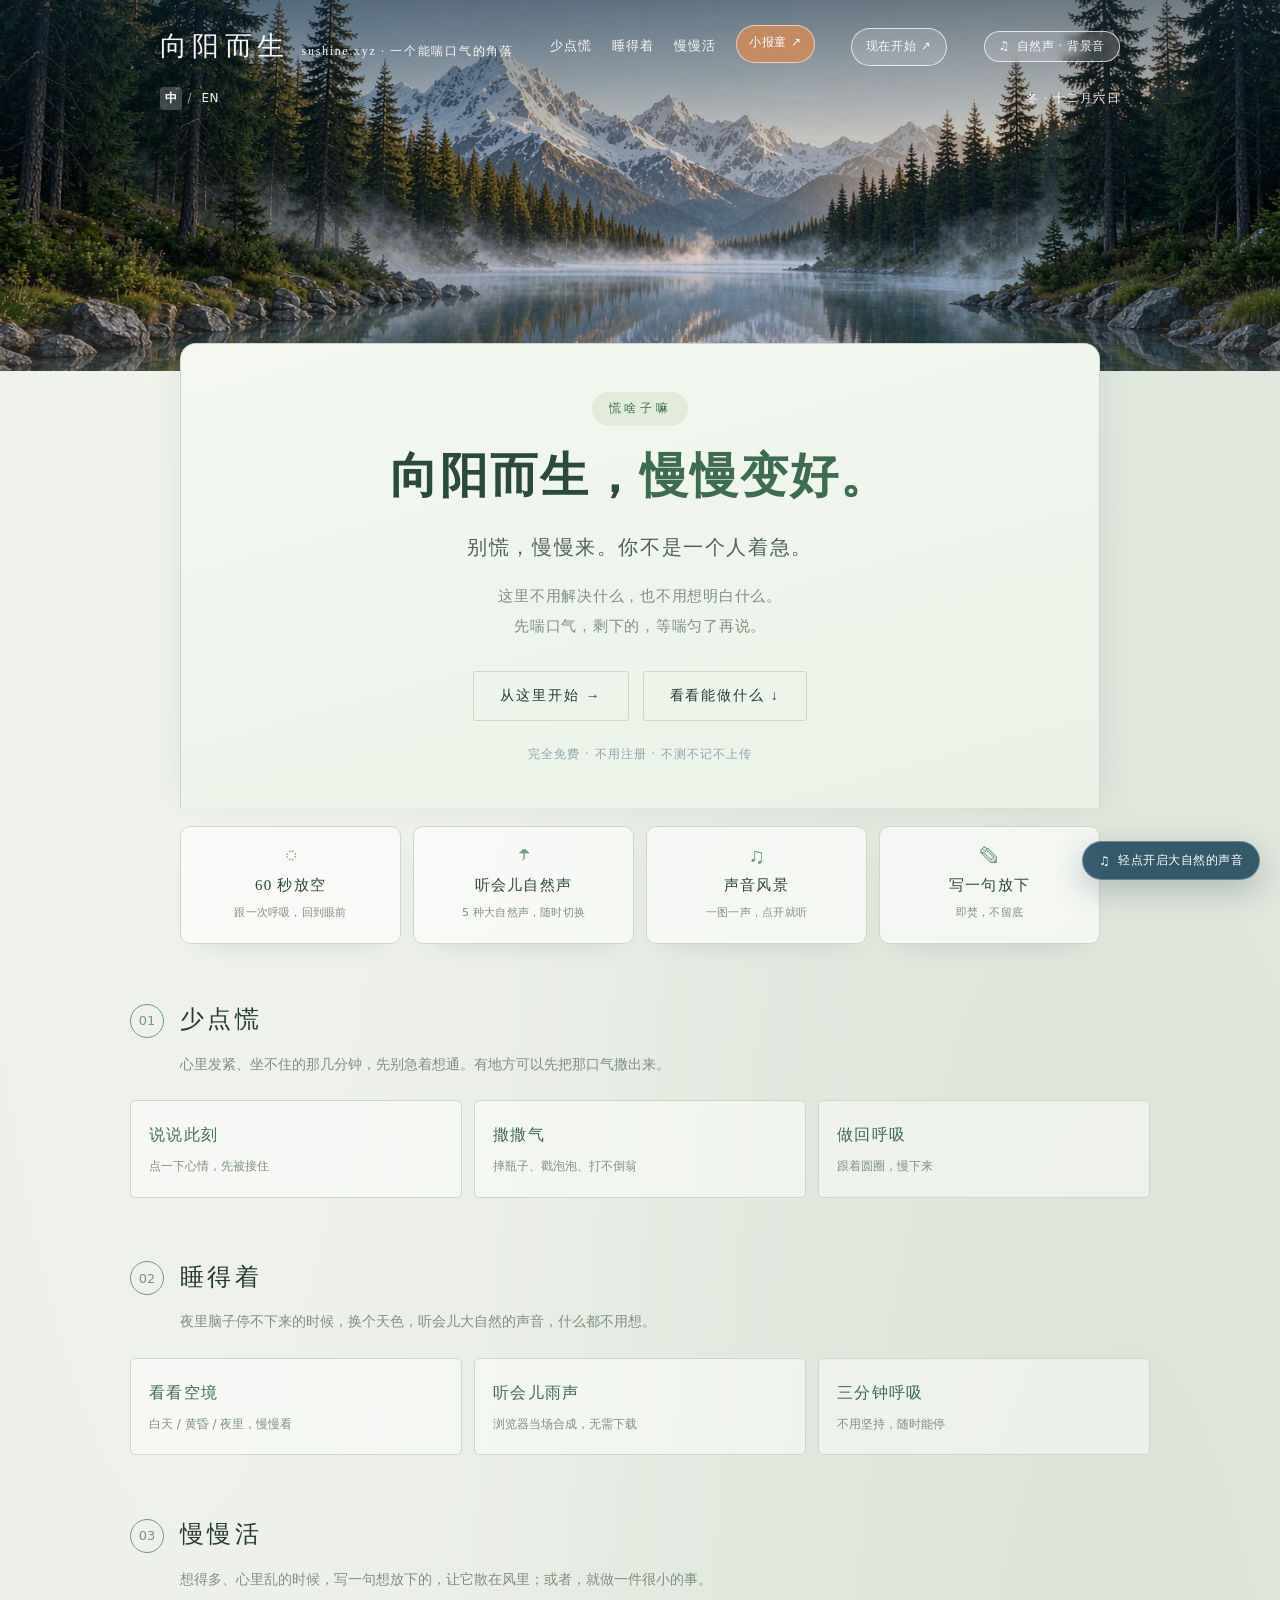
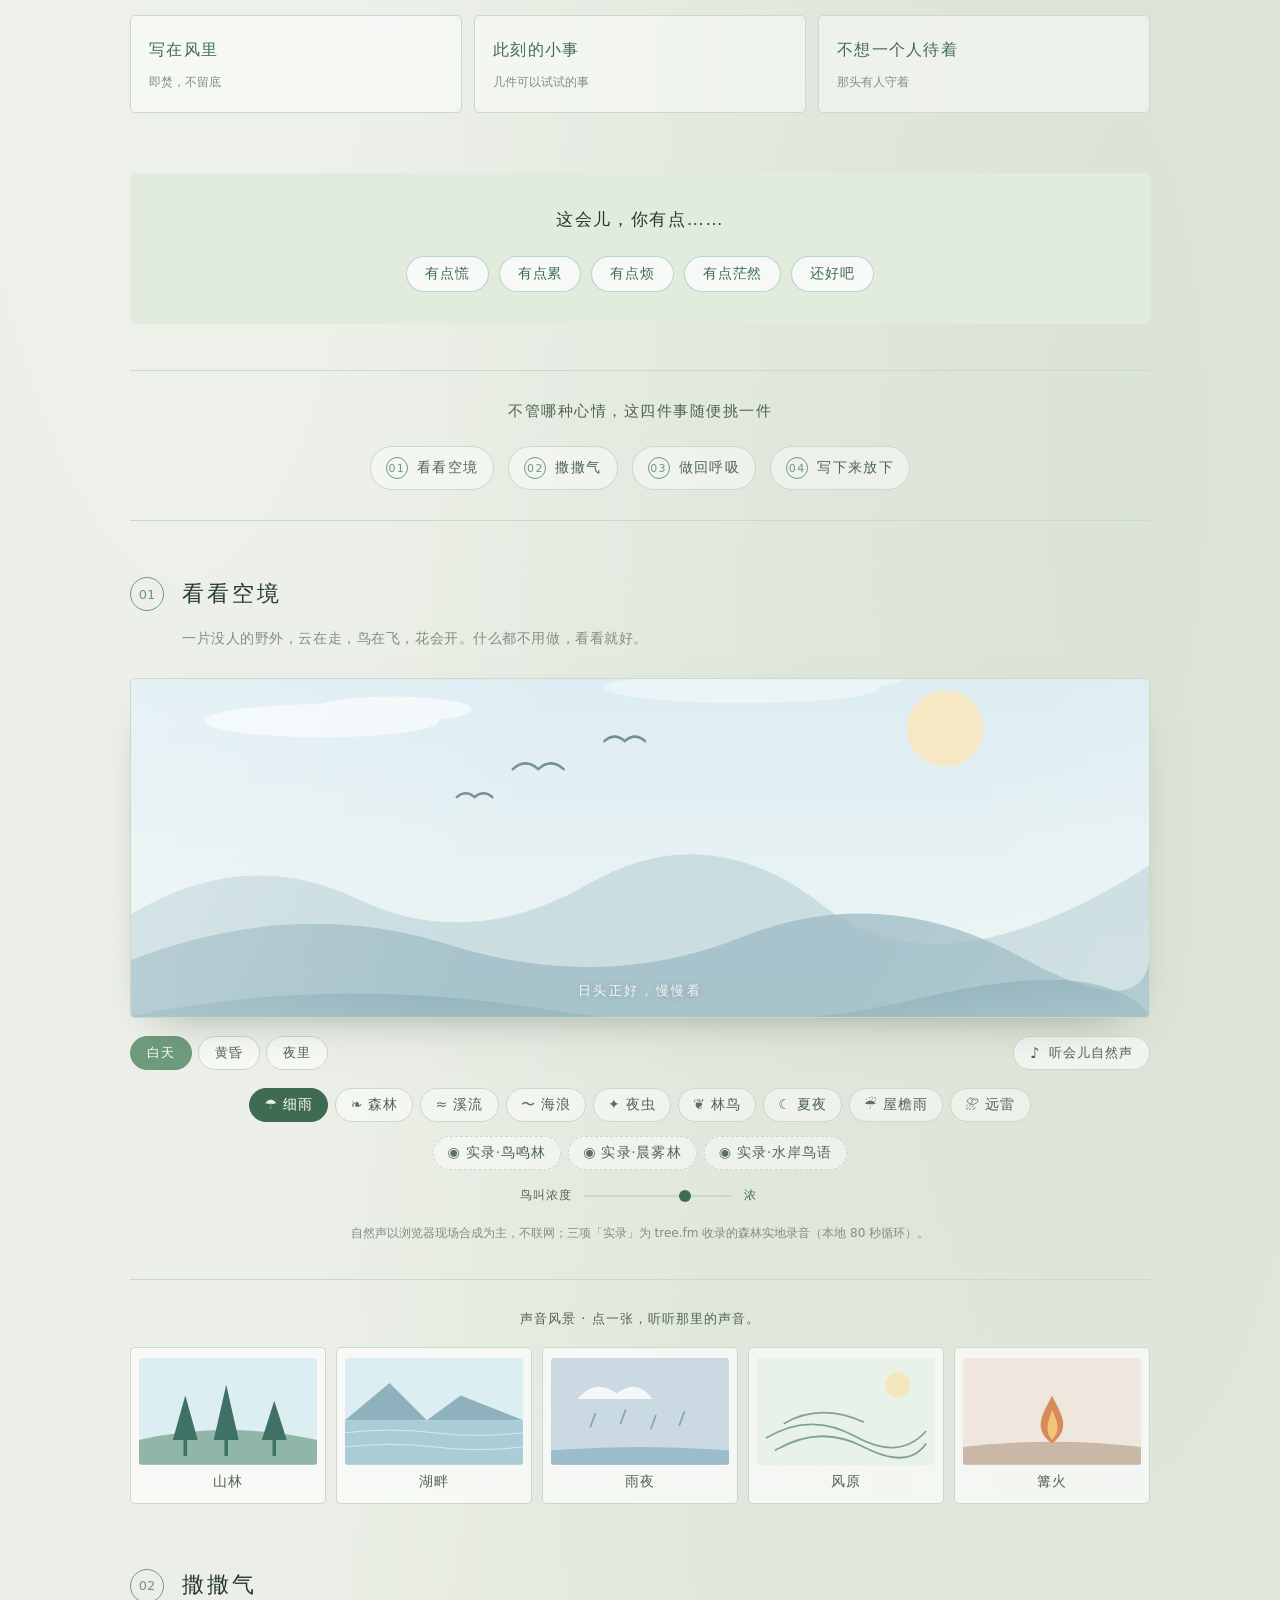
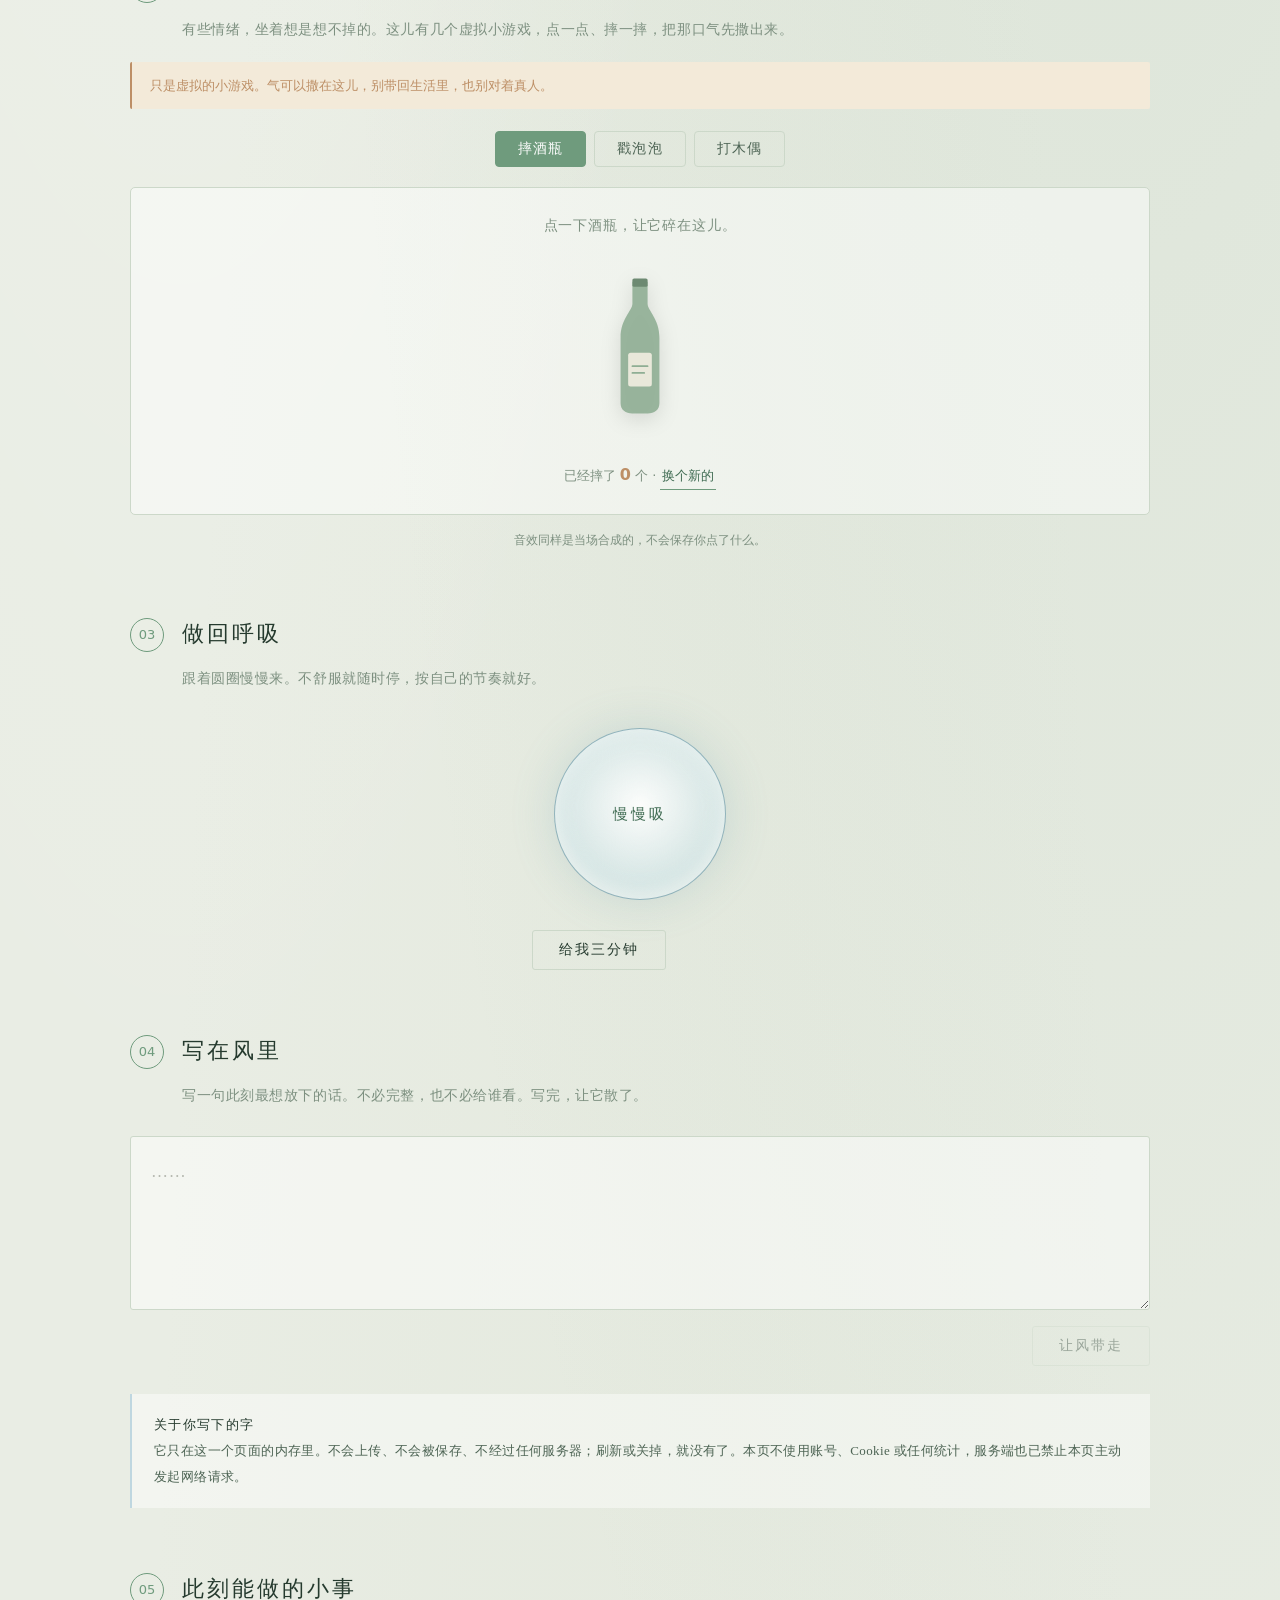
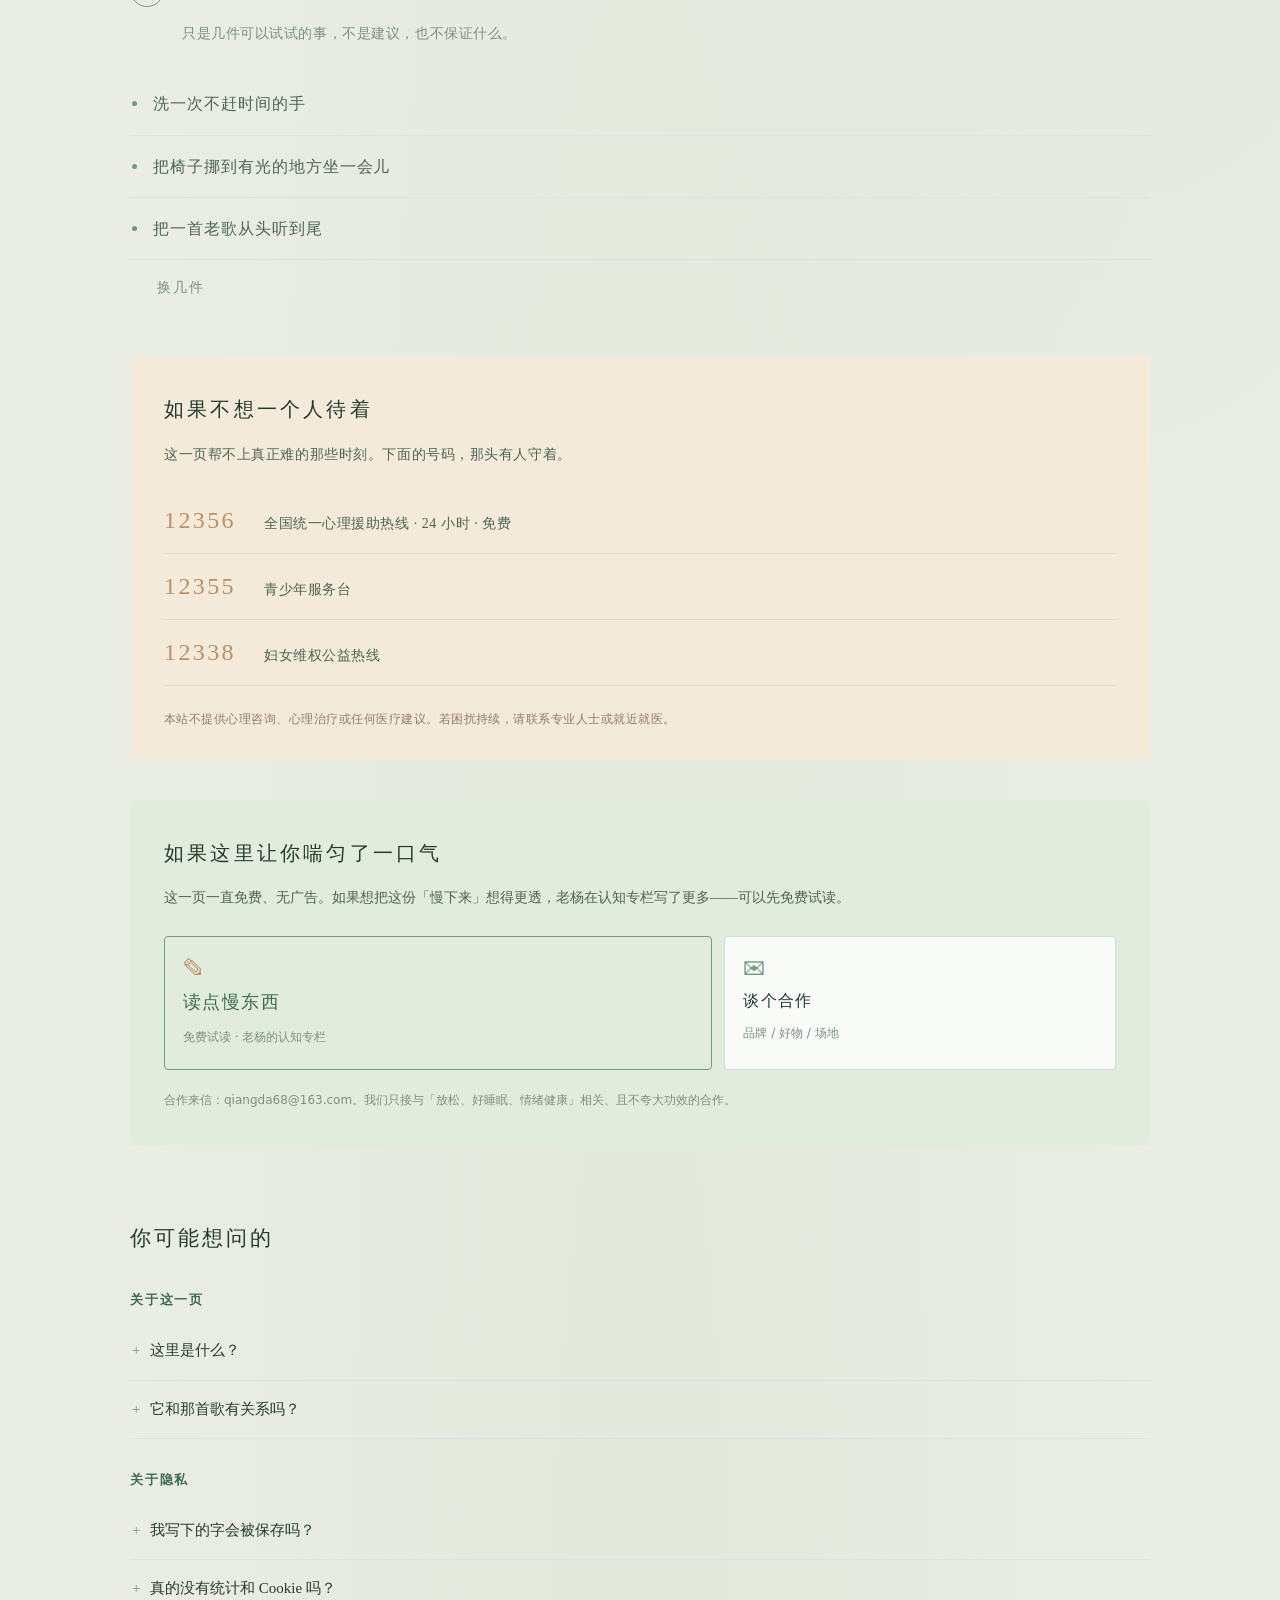
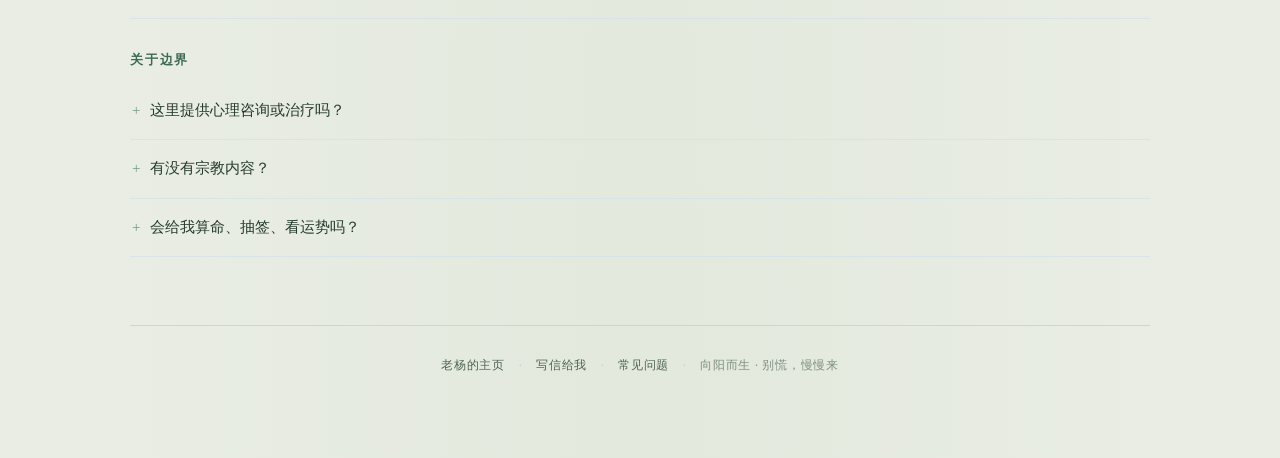
==== commit 2b4f8ecc: "growth: add sitemap/robots and strengthen xiaobot conversion hook" ====
--- a/index.html
+++ b/index.html
@@ -18,7 +18,7 @@
 <meta name="twitter:description" content="一个不用注册就能喘口气的地方。进站就有大自然的声音，听听声音风景，慢慢变好。">
 <meta name="twitter:image" content="https://www.sushine.xyz/og-share.jpg">
 <link rel="icon" href="data:image/svg+xml,%3Csvg xmlns='http://www.w3.org/2000/svg' viewBox='0 0 64 64'%3E%3Crect width='64' height='64' rx='16' fill='%237f9c86'/%3E%3Ctext x='32' y='44' font-size='30' font-family='serif' text-anchor='middle' fill='%23fff'%3E%E6%85%A2%3C/text%3E%3C/svg%3E">
-<link rel="stylesheet" href="style.css?v=20261116m">
+<link rel="stylesheet" href="style.css?v=20261116n">
 </head>
 <body>
 <div class="paper paper--home">
@@ -404,12 +404,12 @@
     <!-- ============ 支持本站（合规变现出口） ============ -->
     <section class="support" id="support">
       <h2>如果这里让你喘匀了一口气</h2>
-      <p class="support-lead">这一页一直免费、无广告。如果你想让它继续做下去，或者想走得更远一点，可以从这里挑一样。</p>
+      <p class="support-lead">这一页一直免费、无广告。如果想把这份「慢下来」想得更透，老杨在认知专栏写了更多——可以先免费试读。</p>
       <div class="support-grid">
         <a class="support-card is-featured" href="https://xiaobot.net/p/sunshine666?refer=e5d7cf56-1180-4924-821c-54822c2bc446" target="_blank" rel="noopener noreferrer">
           <span class="support-ico" aria-hidden="true">✎</span>
           <strong>读点慢东西</strong>
-          <span>老杨的认知专栏 · 小报童</span>
+          <span>免费试读 · 老杨的认知专栏</span>
         </a>
         <a class="support-card" href="mailto:qiangda68@163.com?subject=%E5%90%88%E4%BD%9C%E5%92%A8%E8%AF%A2">
           <span class="support-ico" aria-hidden="true">✉</span>
@@ -494,7 +494,7 @@
   </div>
 </div>
 
-<script src="i18n.js?v=20261116m" defer></script>
-<script src="quiet.js?v=20261116m" defer></script>
+<script src="i18n.js?v=20261116n" defer></script>
+<script src="quiet.js?v=20261116n" defer></script>
 </body>
 </html>
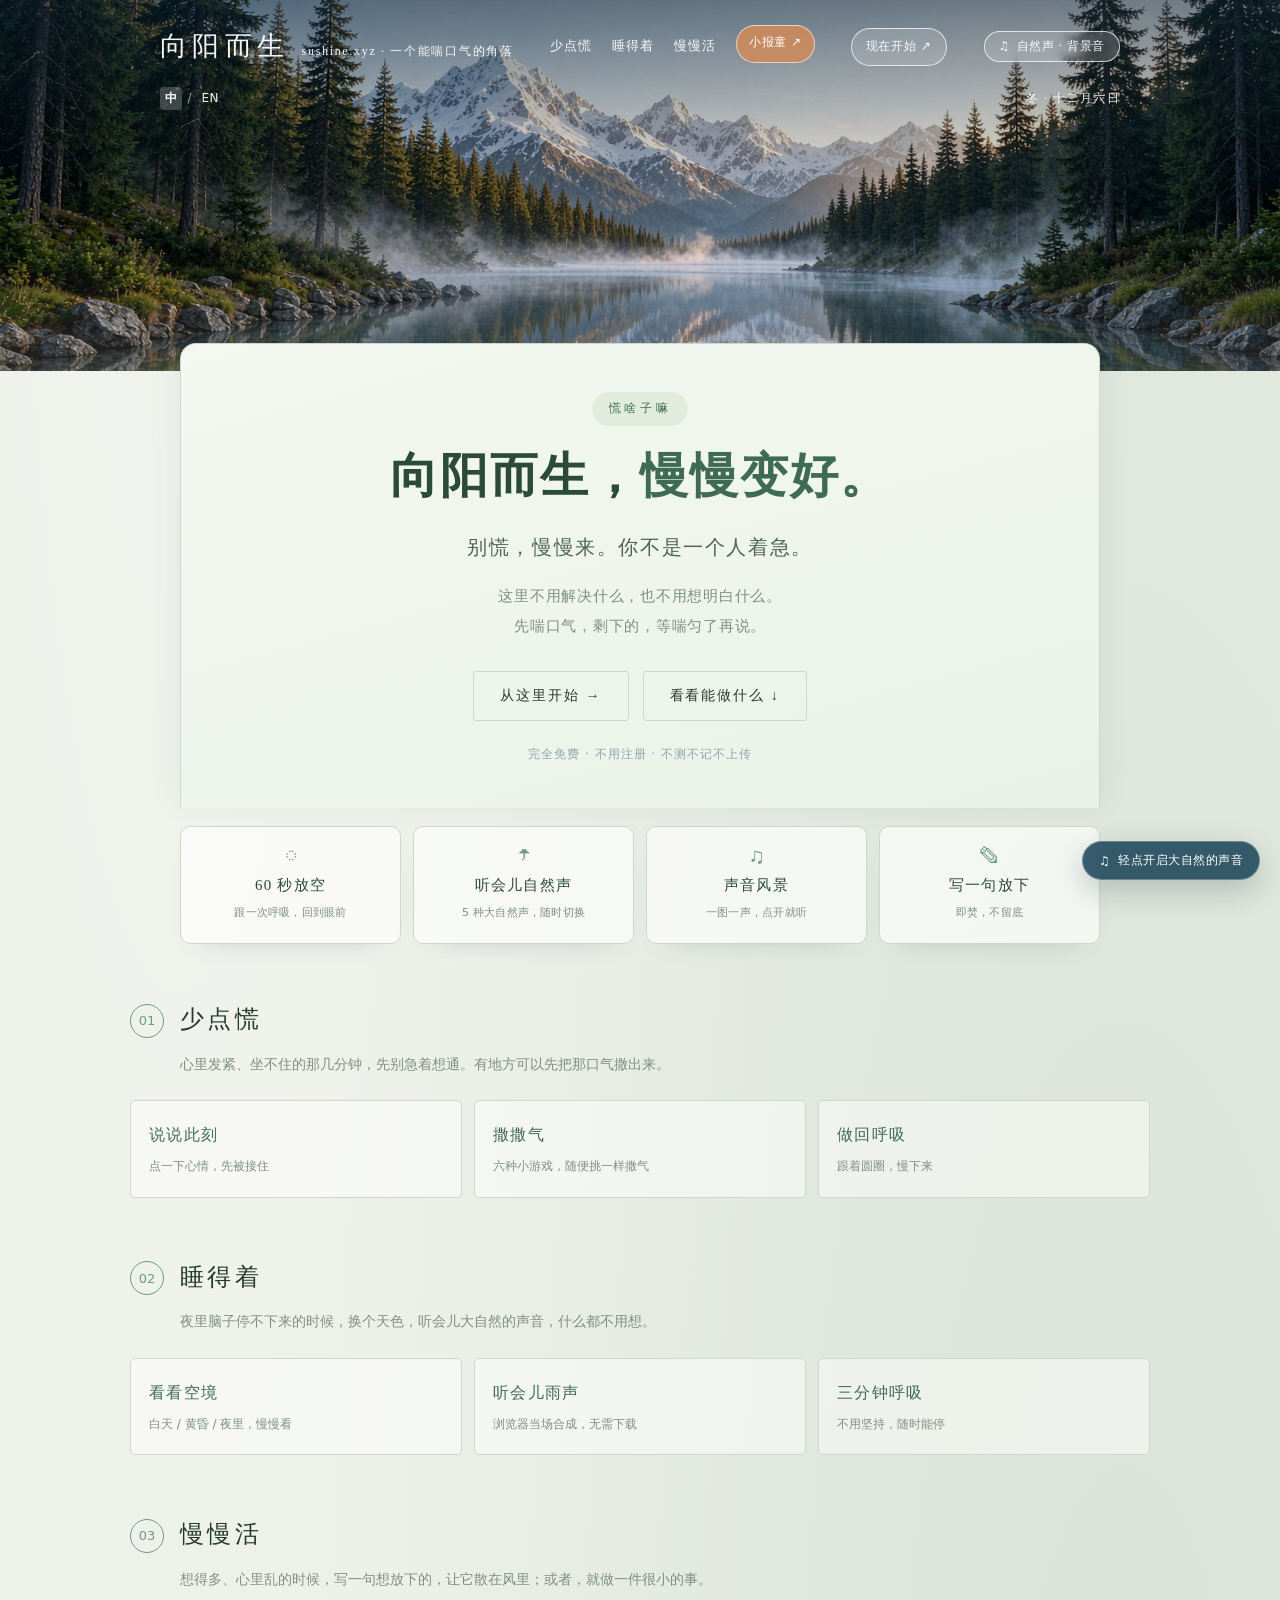
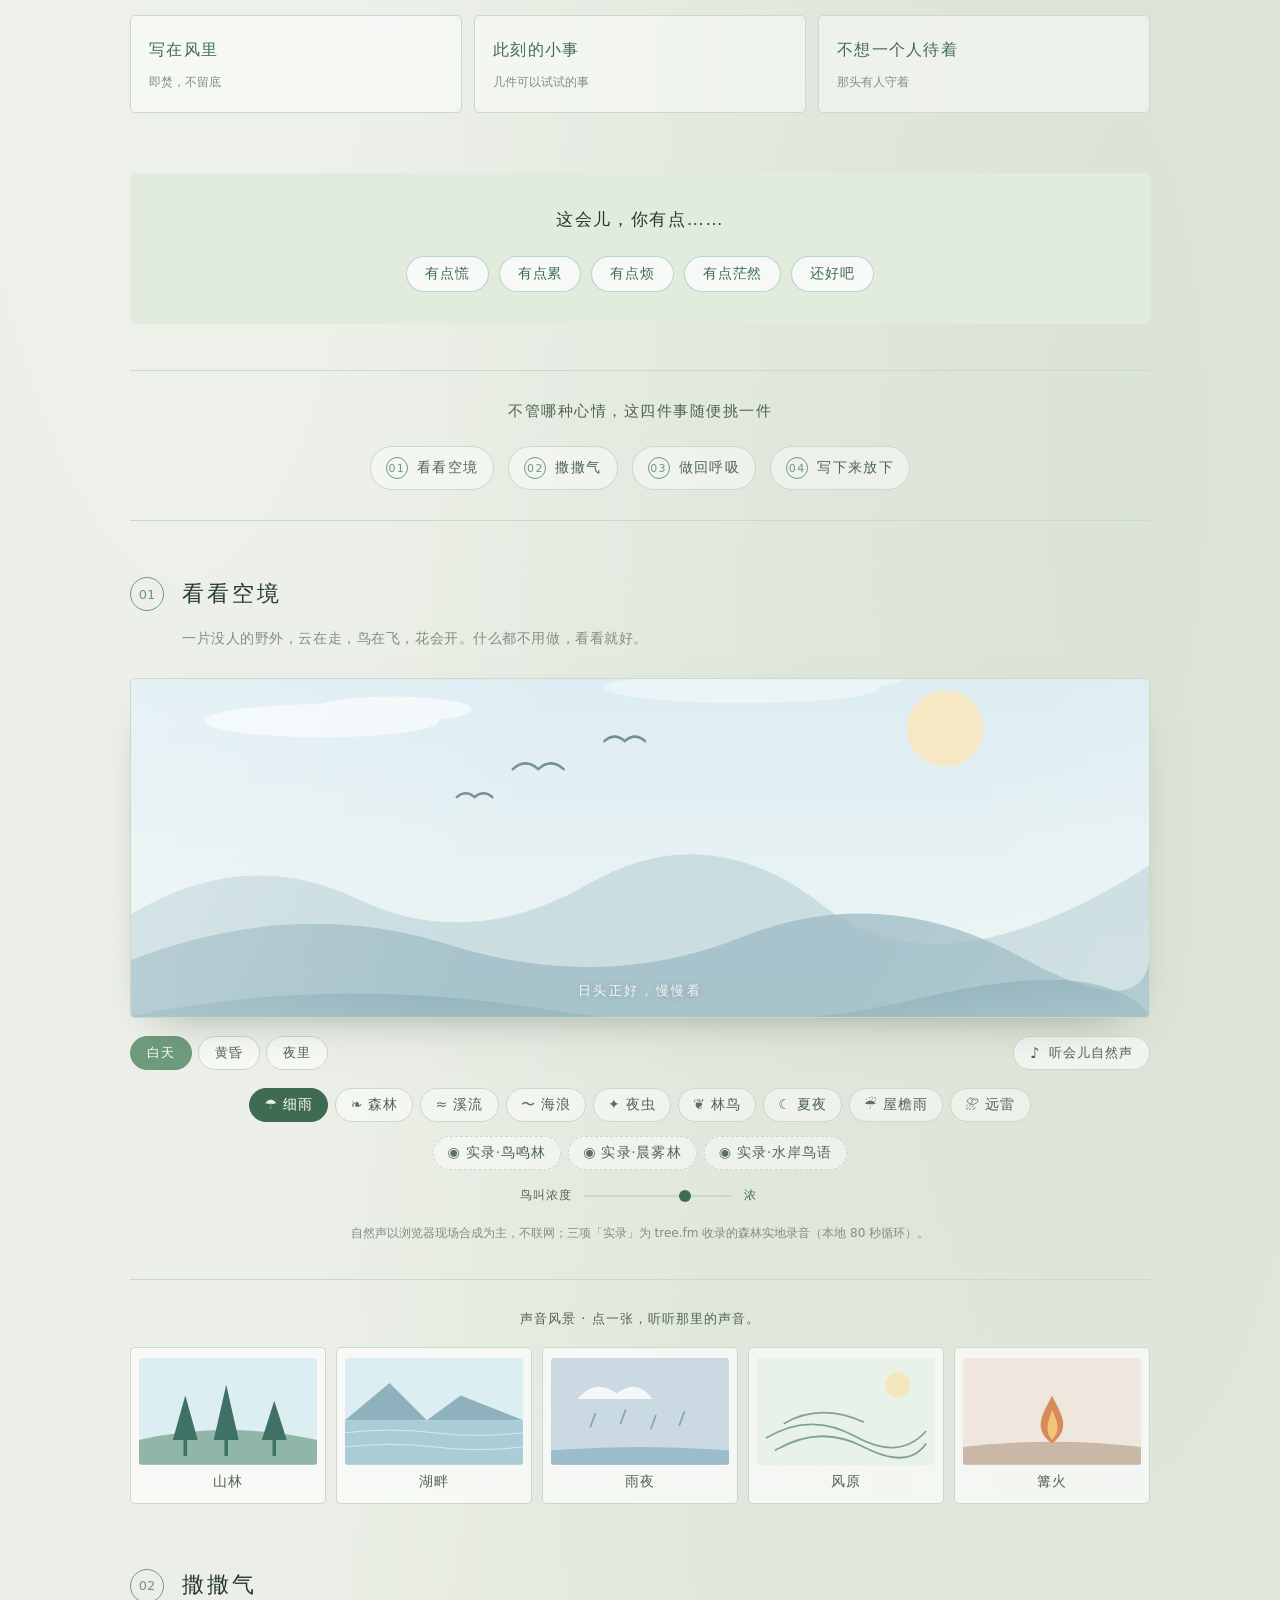
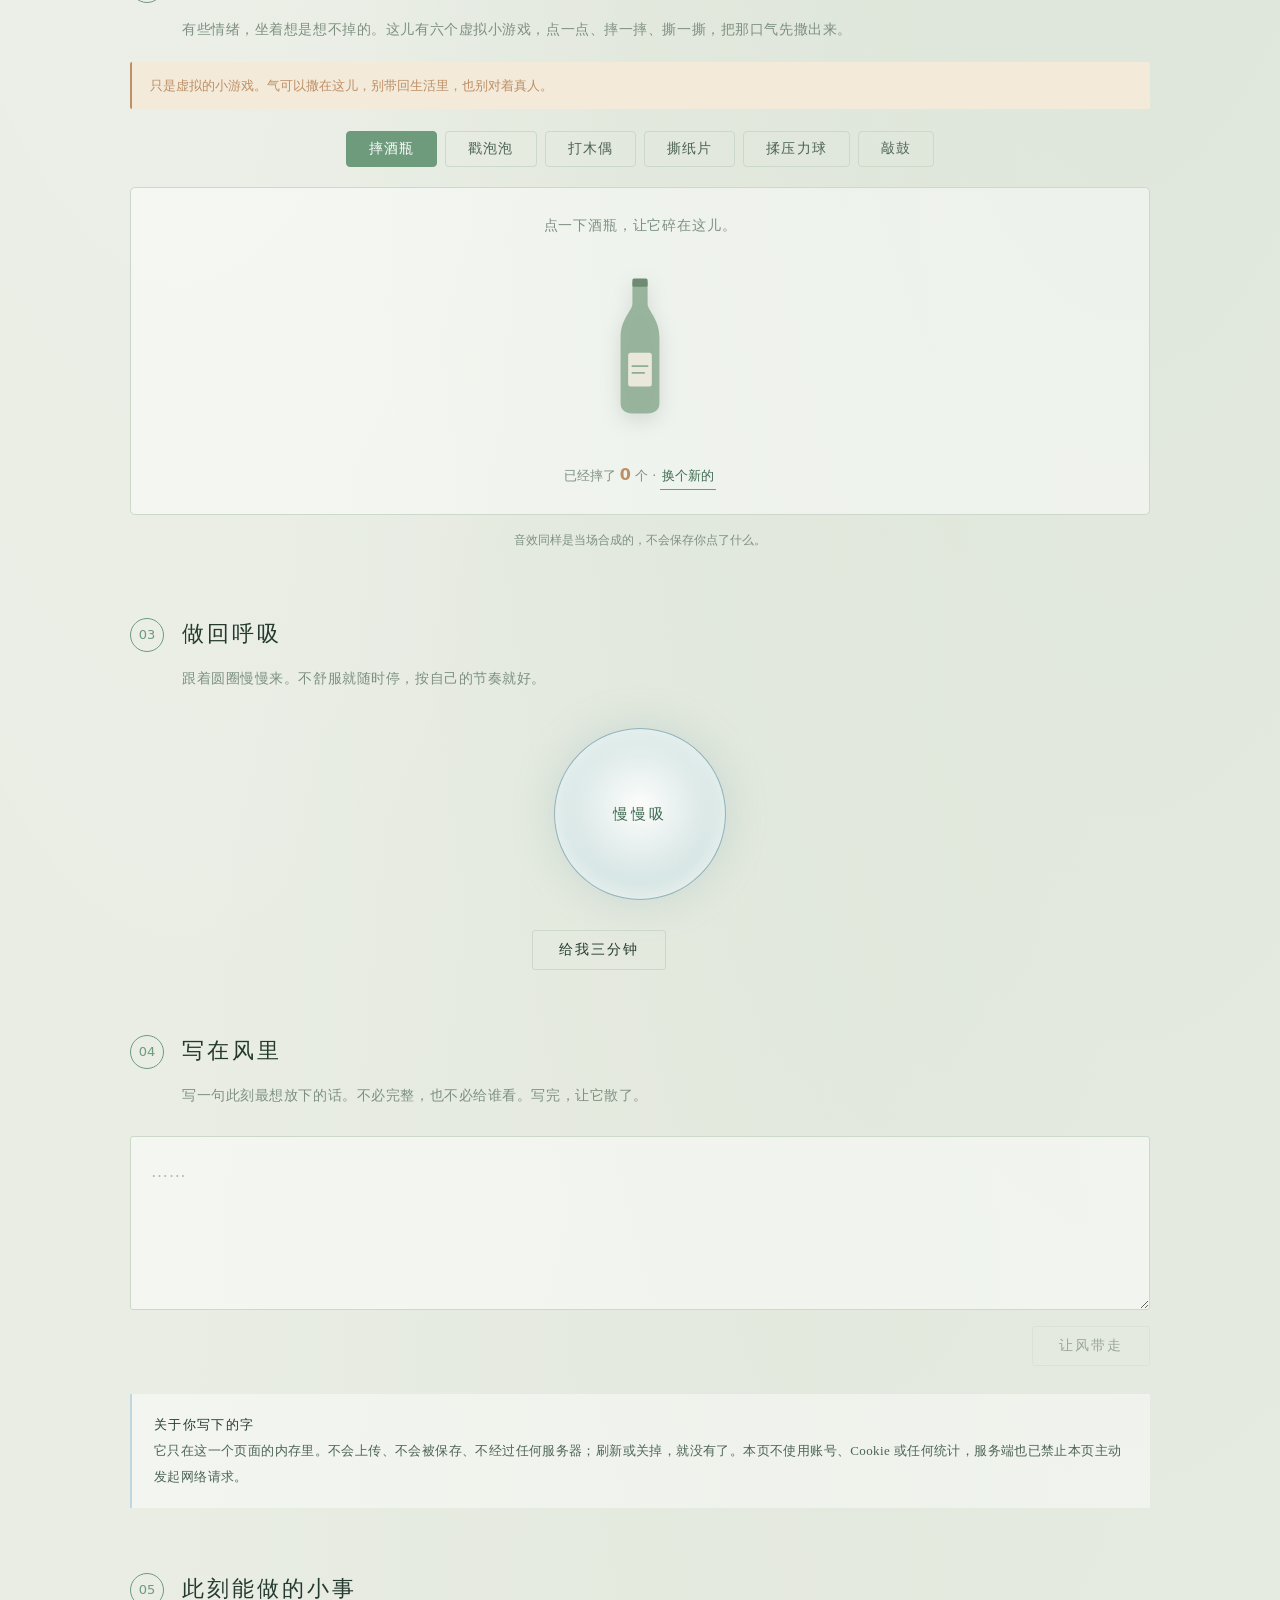
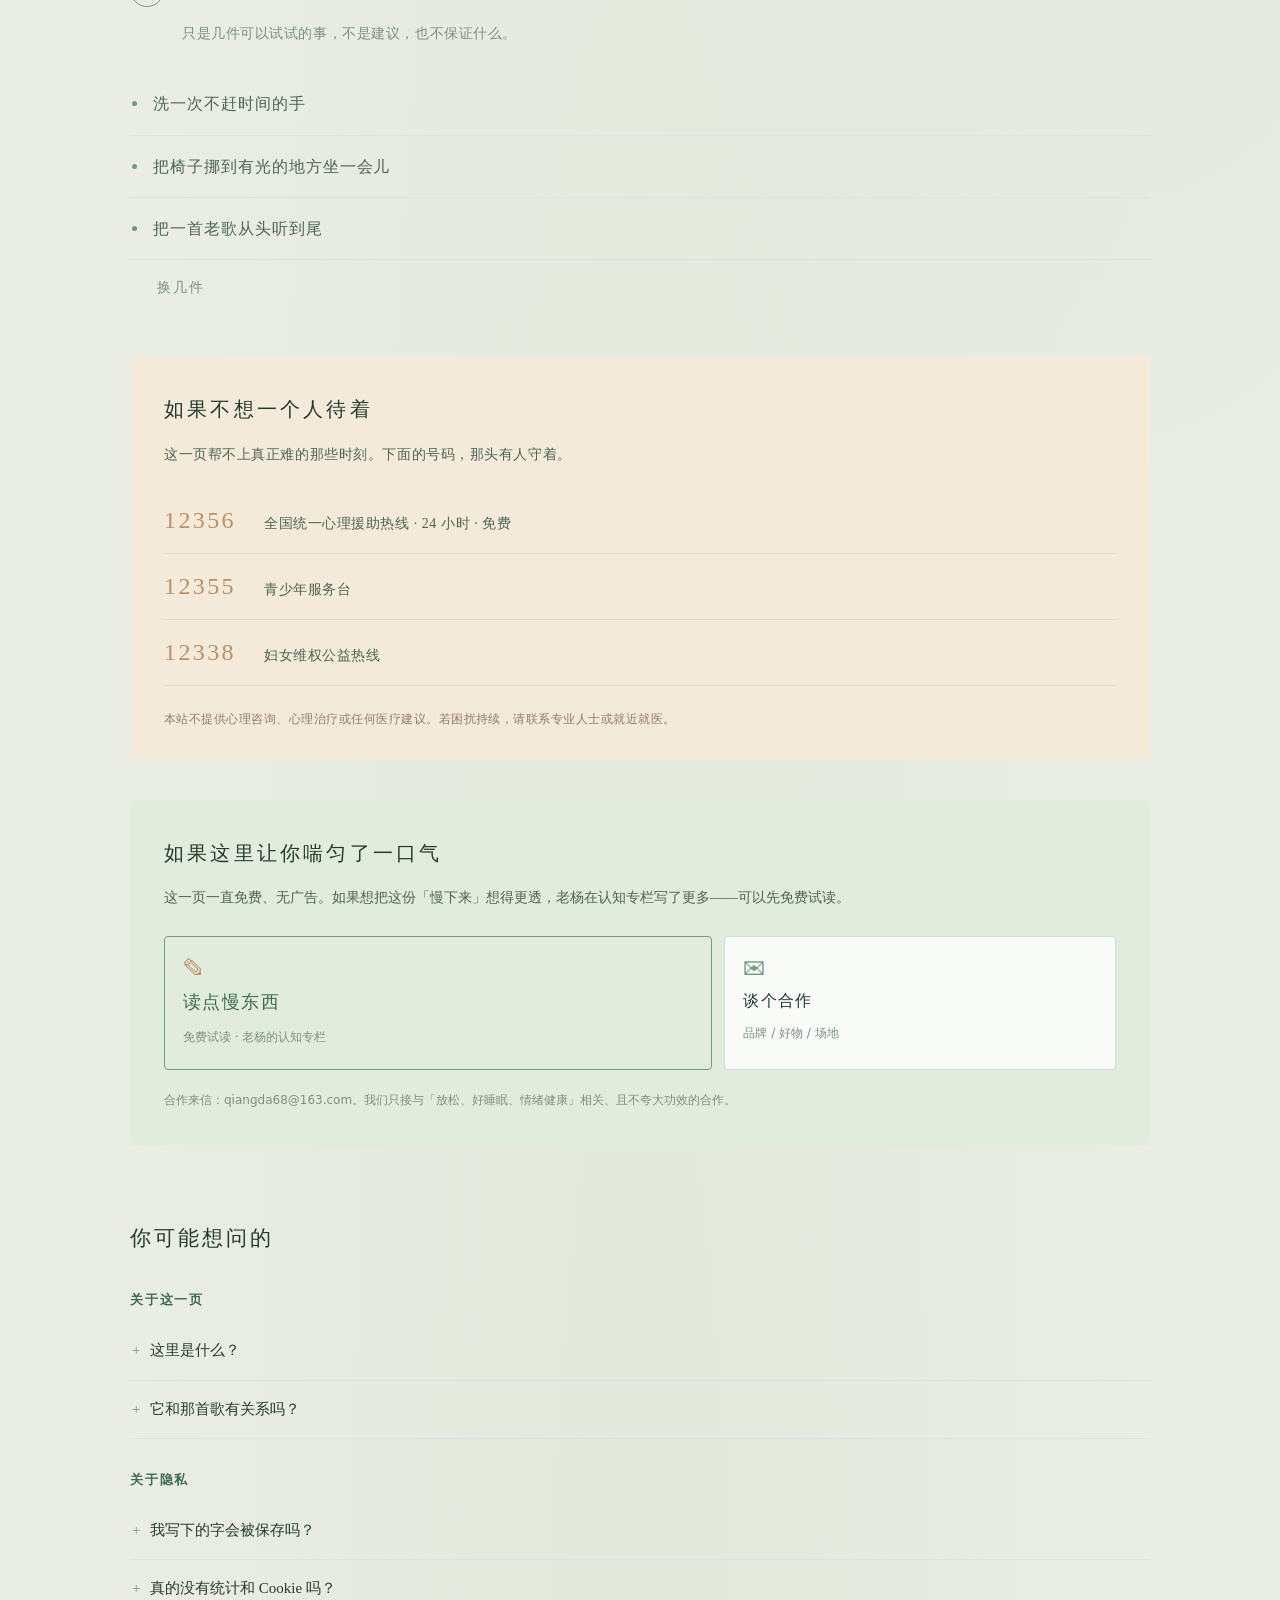
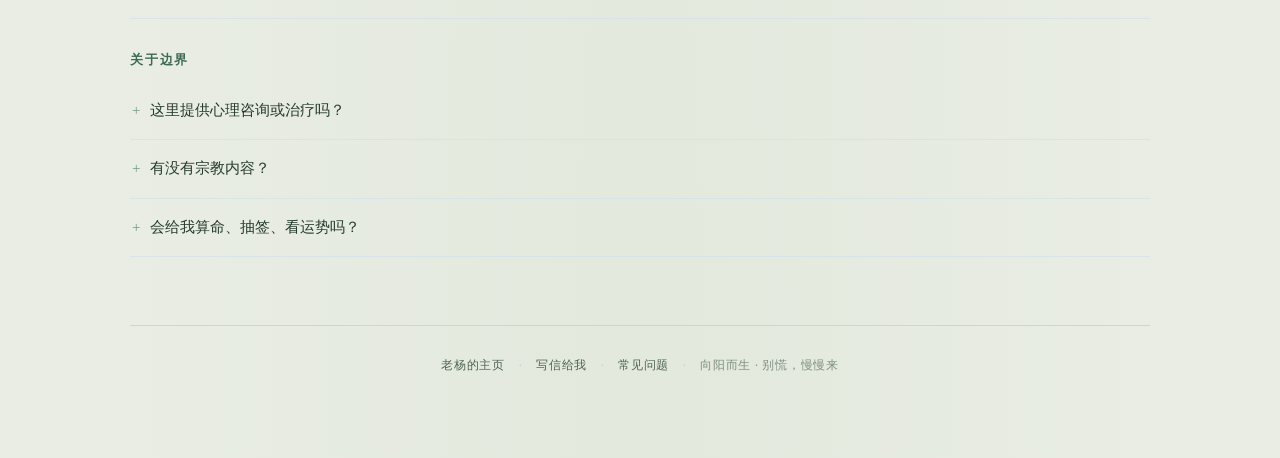
==== commit c3ade937: "feat: add three more stress-release games (tear, squish, drum)" ====
--- a/index.html
+++ b/index.html
@@ -18,7 +18,7 @@
 <meta name="twitter:description" content="一个不用注册就能喘口气的地方。进站就有大自然的声音，听听声音风景，慢慢变好。">
 <meta name="twitter:image" content="https://www.sushine.xyz/og-share.jpg">
 <link rel="icon" href="data:image/svg+xml,%3Csvg xmlns='http://www.w3.org/2000/svg' viewBox='0 0 64 64'%3E%3Crect width='64' height='64' rx='16' fill='%237f9c86'/%3E%3Ctext x='32' y='44' font-size='30' font-family='serif' text-anchor='middle' fill='%23fff'%3E%E6%85%A2%3C/text%3E%3C/svg%3E">
-<link rel="stylesheet" href="style.css?v=20261116n">
+<link rel="stylesheet" href="style.css?v=20261116o">
 </head>
 <body>
 <div class="paper paper--home">
@@ -82,7 +82,7 @@
       </div>
       <div class="need-cards">
         <a class="need-card" href="#checkin"><strong>说说此刻</strong><span>点一下心情，先被接住</span></a>
-        <a class="need-card" href="#release"><strong>撒撒气</strong><span>摔瓶子、戳泡泡、打不倒翁</span></a>
+        <a class="need-card" href="#release"><strong>撒撒气</strong><span>六种小游戏，随便挑一样撒气</span></a>
         <a class="need-card" href="#breathe"><strong>做回呼吸</strong><span>跟着圆圈，慢下来</span></a>
       </div>
     </section>
@@ -274,7 +274,7 @@
         <span class="room-no">02</span>
         <div>
           <h2>撒撒气</h2>
-          <p class="hint">有些情绪，坐着想是想不掉的。这儿有几个虚拟小游戏，点一点、摔一摔，把那口气先撒出来。</p>
+          <p class="hint">有些情绪，坐着想是想不掉的。这儿有六个虚拟小游戏，点一点、摔一摔、撕一撕，把那口气先撒出来。</p>
         </div>
       </div>
 
@@ -284,6 +284,9 @@
         <button type="button" class="game-tab is-active" data-game="bottle" role="tab" aria-selected="true">摔酒瓶</button>
         <button type="button" class="game-tab" data-game="bubble" role="tab" aria-selected="false">戳泡泡</button>
         <button type="button" class="game-tab" data-game="doll" role="tab" aria-selected="false">打木偶</button>
+        <button type="button" class="game-tab" data-game="tear" role="tab" aria-selected="false">撕纸片</button>
+        <button type="button" class="game-tab" data-game="squish" role="tab" aria-selected="false">揉压力球</button>
+        <button type="button" class="game-tab" data-game="drum" role="tab" aria-selected="false">敲鼓</button>
       </div>
 
       <div class="game-stage" id="gameStage">
@@ -323,6 +326,50 @@
             </button>
           </div>
           <p class="game-count">轻轻打，不打疼自己 · <button type="button" class="link-btn" id="dollReset">扶正它</button></p>
+        </div>
+
+        <div class="game-panel" data-panel="tear">
+          <p class="game-tip">把烦心事写在纸上，一张张撕掉。</p>
+          <div class="tear-area" id="tearArea">
+            <button type="button" class="tear-paper" id="tearPaper" aria-label="点击撕掉一张纸">
+              <span class="tear-word" id="tearWord">烦心事</span>
+              <span class="tear-half tear-left" aria-hidden="true"></span>
+              <span class="tear-half tear-right" aria-hidden="true"></span>
+            </button>
+          </div>
+          <p class="game-count"><span data-i18n="已经撕了">已经撕了</span> <strong id="tearCount">0</strong> <span data-i18n="张" class="i18n-unit">张</span> · <button type="button" class="link-btn" id="tearReset" data-i18n="再来一张">再来一张</button></p>
+        </div>
+
+        <div class="game-panel" data-panel="squish">
+          <p class="game-tip">按住它，用力揉，松开又弹回来。</p>
+          <div class="squish-area" id="squishArea">
+            <button type="button" class="squish-ball" id="squishBall" aria-label="按住揉捏压力球">
+              <span class="squish-shine" aria-hidden="true"></span>
+              <span class="squish-label">捏</span>
+            </button>
+          </div>
+          <p class="game-count"><span data-i18n="已经揉了">已经揉了</span> <strong id="squishCount">0</strong> <span data-i18n="下" class="i18n-unit">下</span> · <button type="button" class="link-btn" id="squishReset" data-i18n="揉个新的">揉个新的</button></p>
+        </div>
+
+        <div class="game-panel" data-panel="drum">
+          <p class="game-tip">敲一下鼓，让那口气跟着响声散开。</p>
+          <div class="drum-area" id="drumArea">
+            <button type="button" class="drum" id="drumBtn" aria-label="点击敲鼓">
+              <svg viewBox="0 0 180 180" aria-hidden="true" focusable="false">
+                <ellipse cx="90" cy="86" rx="66" ry="24" fill="#e8dcc6"/>
+                <ellipse cx="90" cy="82" rx="66" ry="24" fill="#f4ecda" stroke="#c9b48f" stroke-width="3"/>
+                <path d="M24 82 v42 c0 14 30 25 66 25 s66 -11 66 -25 v-42 Z" fill="#b9764f"/>
+                <path d="M24 96 c14 10 40 16 66 16 s52 -6 66 -16 v10 c0 14 -30 25 -66 25 s-66 -11 -66 -25 Z" fill="#a9673f"/>
+                <path d="M24 82 l-6 12 M156 82 l6 12" stroke="#e8c98f" stroke-width="4" stroke-linecap="round"/>
+                <g class="drum-stick">
+                  <rect x="104" y="10" width="7" height="72" rx="3" fill="#8b6b4a" transform="rotate(28 108 46)"/>
+                  <circle cx="126" cy="80" r="7" fill="#6d5138"/>
+                </g>
+              </svg>
+              <span class="drum-wave" aria-hidden="true"></span>
+            </button>
+          </div>
+          <p class="game-count"><span data-i18n="已经敲了">已经敲了</span> <strong id="drumCount">0</strong> <span data-i18n="下" class="i18n-unit">下</span> · <button type="button" class="link-btn" id="drumReset" data-i18n="从头敲">从头敲</button></p>
         </div>
       </div>
       <p class="quiet-note">音效同样是当场合成的，不会保存你点了什么。</p>
@@ -494,7 +541,7 @@
   </div>
 </div>
 
-<script src="i18n.js?v=20261116n" defer></script>
-<script src="quiet.js?v=20261116n" defer></script>
+<script src="i18n.js?v=20261116o" defer></script>
+<script src="quiet.js?v=20261116o" defer></script>
 </body>
 </html>
--- a/style.css
+++ b/style.css
@@ -451,6 +451,66 @@
 .doll.hit { animation: dollhit 0.6s ease-out; }
 @keyframes dollhit { 0% { transform: rotate(0); } 20% { transform: rotate(-16deg); } 45% { transform: rotate(12deg); } 70% { transform: rotate(-6deg); } 100% { transform: rotate(0); } }
 
+/* 撕纸片 */
+.tear-area { height: 210px; display: flex; align-items: center; justify-content: center; }
+.tear-paper {
+  position: relative; width: 150px; height: 190px; padding: 0; cursor: pointer;
+  background: #f7f4ea; border: 1px solid #ded7c4; border-radius: 3px;
+  box-shadow: 0 6px 14px rgba(60,50,30,0.12); overflow: hidden;
+  transition: transform 0.15s ease, opacity 0.15s ease;
+}
+.tear-paper:hover { transform: rotate(-2deg) scale(1.03); }
+.tear-word {
+  position: absolute; inset: 0; display: flex; align-items: center; justify-content: center;
+  font-family: var(--serif); font-size: 22px; letter-spacing: 0.16em; color: #8a7f66;
+}
+.tear-paper.is-torn .tear-word { opacity: 0; }
+.tear-half {
+  position: absolute; top: 0; width: 50%; height: 100%; pointer-events: none;
+  background: #f7f4ea; border: 1px solid #ded7c4;
+}
+.tear-left { left: 0; border-right: none; transform-origin: 100% 50%; }
+.tear-right { right: 0; border-left: none; transform-origin: 0 50%; opacity: 0; }
+.tear-half::after {
+  content: attr(data-word); position: absolute; top: 50%; width: 150px; text-align: center;
+  transform: translateY(-50%); font-family: var(--serif); font-size: 22px; color: #8a7f66; letter-spacing: 0.16em;
+}
+.tear-left::after { left: 0; }
+.tear-right::after { right: 0; }
+
+/* 揉压力球 */
+.squish-area { height: 210px; display: flex; align-items: center; justify-content: center; }
+.squish-ball {
+  position: relative; width: 140px; height: 140px; padding: 0; cursor: grab; border: none; border-radius: 50%;
+  background: radial-gradient(circle at 36% 30%, #f6e4e6, #d9a9ad 55%, #b9828a);
+  box-shadow: inset -10px -14px 24px rgba(120,70,75,0.22), 0 10px 22px rgba(80,50,55,0.16);
+  transition: transform 0.28s cubic-bezier(.2,.8,.3,1); touch-action: none;
+}
+.squish-ball:active { cursor: grabbing; }
+.squish-ball.is-squished { transform: scale(1.14, 0.8); }
+.squish-shine {
+  position: absolute; top: 22px; left: 30px; width: 46px; height: 26px; border-radius: 50%;
+  background: rgba(255,255,255,0.42); transform: rotate(-28deg); pointer-events: none;
+}
+.squish-label {
+  position: absolute; inset: 0; display: flex; align-items: center; justify-content: center;
+  font-family: var(--serif); font-size: 26px; color: rgba(110,60,66,0.5); pointer-events: none;
+}
+
+/* 敲鼓 */
+.drum-area { height: 210px; display: flex; align-items: center; justify-content: center; }
+.drum { position: relative; width: 180px; background: none; border: none; padding: 0; cursor: pointer; filter: drop-shadow(0 6px 12px rgba(0,0,0,0.12)); }
+.drum svg { width: 100%; display: block; }
+.drum-stick { transform-origin: 108px 46px; }
+.drum.hit .drum-stick { animation: drumhit 0.4s ease-out; }
+.drum-wave {
+  position: absolute; left: 50%; top: 46%; width: 40px; height: 40px; margin: -20px 0 0 -20px;
+  border: 2px solid var(--ochre); border-radius: 50%; opacity: 0; pointer-events: none;
+}
+.drum.hit .drum-wave { animation: drumwave 0.55s ease-out; }
+@keyframes drumhit { 0% { transform: rotate(0); } 40% { transform: rotate(26deg) translateY(10px); } 100% { transform: rotate(0); } }
+@keyframes drumwave { 0% { transform: scale(0.5); opacity: 0.6; } 100% { transform: scale(3.4); opacity: 0; } }
+
 /* ---------- breathe ---------- */
 .breath-stage { display: flex; justify-content: center; padding: 10px 0 30px; }
 .breath-ring {
@@ -589,7 +649,7 @@
 
 @media (prefers-reduced-motion: reduce) {
   html { scroll-behavior: auto; }
-  .sun, .cloud-a, .cloud-b, .birds, .bird-2, .bird-3, .flower, .breath-ring, .ink, .doll.hit { animation: none !important; }
+  .sun, .cloud-a, .cloud-b, .birds, .bird-2, .bird-3, .flower, .breath-ring, .ink, .doll.hit, .drum.hit .drum-stick, .drum.hit .drum-wave { animation: none !important; }
   .breath-ring { transform: scale(1); opacity: 1; }
   .write-box { transition: opacity 0.2s ease; }
 }
